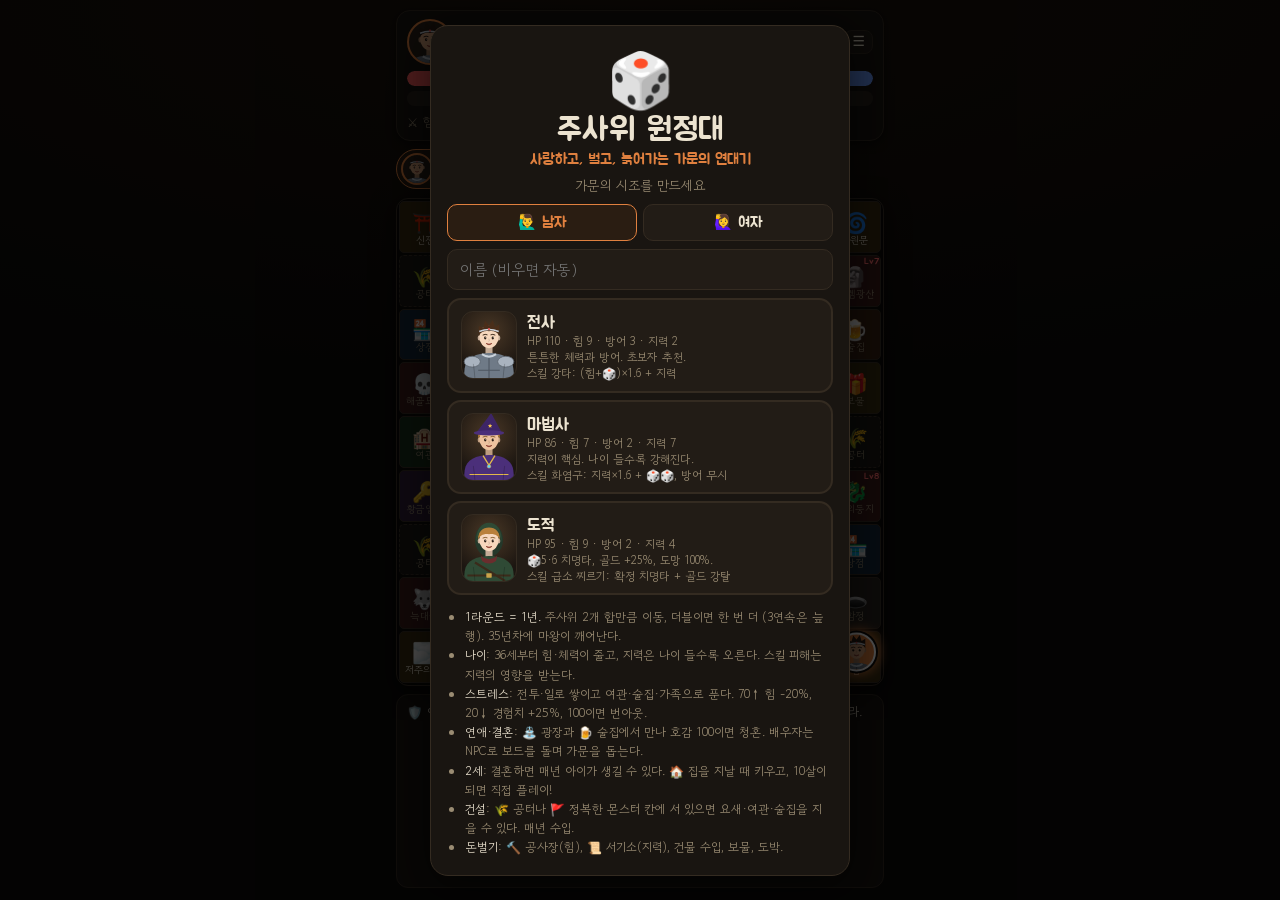
==== index.html @ dd563d7a "Add synthesized background music and event jingles A small Web Audio sequencer plays looping tracks " ====
<!doctype html>
<html lang="ko">
<head>
<meta charset="utf-8">
<meta name="viewport" content="width=device-width, initial-scale=1, viewport-fit=cover">
<meta name="theme-color" content="#0d0b09">
<title>주사위 원정대</title>
<link rel="preconnect" href="https://fonts.googleapis.com">
<link rel="preconnect" href="https://fonts.gstatic.com" crossorigin>
<link rel="stylesheet" href="https://fonts.googleapis.com/css2?family=Jua&family=Gowun+Dodum&display=swap">
<style>
  /* Layout: portrait one-screen app — HUD, family strip, 9×9 ring board with dice in the middle, log; modals for everything else.
     Dark-only palette by request. */
  :root {
    color-scheme: dark;
    --bg: #0d0b09;
    --bg-glow: #1e150d;
    --fg: #ece3d0;
    --muted: #9a8c73;
    --card: #191511;
    --card-2: #221c16;
    --line: #342b21;
    --board: #120f0c;
    --tile: #1d1813;
    --tile-line: #3a3026;
    --corner: #3a2c10;
    --monster: #3b1a18;
    --shop: #15283a;
    --treasure: #382d10;
    --key: #2f1d38;
    --inn: #18301a;
    --trap: #29241f;
    --lot: #1a1814;
    --plaza: #3a1a2c;
    --work: #23243a;
    --tavern: #3a2212;
    --owned: #f2b52c;
    --accent: #e0803f;
    --accent-ink: #1a1009;
    --gold: #f2b52c;
    --hp: #ff5d5d;
    --mp: #6b9bff;
    --exp: #66c06a;
    --stress: #b97cff;
    --love: #ff7aa8;
    --ok: #57d06e;
    --bad: #ff6b6b;
    --shadow: rgba(0, 0, 0, .55);
    --font-display: "Jua", "Apple SD Gothic Neo", "Malgun Gothic", system-ui, sans-serif;
    --font-body: "Gowun Dodum", "Apple SD Gothic Neo", "Malgun Gothic", system-ui, sans-serif;
  }

  * { box-sizing: border-box; }
  html, body { margin: 0; min-height: 100%; }
  body {
    background: radial-gradient(120% 60% at 50% 0%, var(--bg-glow), var(--bg) 70%) fixed, var(--bg);
    color: var(--fg); font-family: var(--font-body);
    -webkit-tap-highlight-color: transparent; user-select: none; -webkit-user-select: none; overscroll-behavior: none;
  }
  button, input { font: inherit; color: inherit; }
  button { cursor: pointer; }
  .app {
    max-width: 520px; margin: 0 auto; min-height: 100vh; min-height: 100dvh;
    padding: max(10px, env(safe-area-inset-top)) 16px max(12px, env(safe-area-inset-bottom));
    display: flex; flex-direction: column; gap: 8px;
  }

  /* HUD */
  .hud { background: var(--card); border: 1px solid var(--line); border-radius: 14px; padding: 8px 10px; display: grid; gap: 6px; box-shadow: 0 2px 10px var(--shadow); }
  .hud-top { display: flex; align-items: center; gap: 8px; min-width: 0; }
  .hud-face { width: 46px; height: 46px; border-radius: 50%; overflow: hidden; border: 2px solid var(--accent); flex: none; background: #2b2219; }

  /* Portraits: procedural SVG busts */
  .pt { display: block; width: 100%; height: 100%; }
  .pt-row { display: flex; justify-content: center; gap: 10px; margin-bottom: 4px; }
  .big-pt { width: 112px; height: 136px; border-radius: 18px; overflow: hidden; border: 2px solid var(--line); background: radial-gradient(circle at 50% 30%, #4a3826, #1c1611 75%); }
  .pt-row:has(.big-pt + .big-pt) .big-pt { width: 88px; height: 107px; }
  .pt-mini { display: block; width: 44px; height: 44px; border-radius: 50%; overflow: hidden; background: radial-gradient(circle at 50% 30%, #4a3826, #1c1611 75%); border: 1px solid var(--line); }
  .dead .pt { filter: grayscale(1) brightness(.65); }
  .hud-who { min-width: 0; }
  .hud-name { font-family: var(--font-display); font-size: 17px; white-space: nowrap; overflow: hidden; text-overflow: ellipsis; }
  .hud-lv { font-size: 12px; color: var(--muted); white-space: nowrap; overflow: hidden; text-overflow: ellipsis; }
  .hud-right { margin-left: auto; display: flex; gap: 8px; align-items: center; font-family: var(--font-display); font-size: 15px; flex: none; }
  .hud-right span { white-space: nowrap; }
  .bars { display: grid; grid-template-columns: 1fr 1fr; gap: 5px 6px; }
  .bar { position: relative; height: 15px; border-radius: 8px; background: #2b241c; overflow: hidden; }
  .bar i { position: absolute; inset: 0 auto 0 0; border-radius: 8px; transition: width .3s; }
  .bar b { position: absolute; inset: 0; display: grid; place-items: center; font-size: 10.5px; font-weight: 400; color: #fff; text-shadow: 0 0 3px rgba(0,0,0,.9); font-family: var(--font-display); white-space: nowrap; }
  .bar.hp i { background: var(--hp); } .bar.mp i { background: var(--mp); } .bar.exp i { background: var(--exp); } .bar.st i { background: var(--stress); }
  .bar.thin { height: 6px; }
  .stats { display: flex; gap: 4px 11px; font-size: 12.5px; color: var(--muted); flex-wrap: wrap; }
  .stats strong { color: var(--fg); font-weight: 400; font-family: var(--font-display); }
  .stats .down { color: var(--bad); font-size: 11px; }
  .stats .up { color: var(--ok); font-size: 11px; }
  .icon-btn { border: 1px solid var(--line); background: var(--card-2); border-radius: 8px; padding: 2px 7px; font-size: 14px; }

  /* Family strip */
  .family { display: flex; gap: 6px; overflow-x: auto; scrollbar-width: none; padding-bottom: 1px; }
  .family::-webkit-scrollbar { display: none; }
  .chip {
    flex: none; display: flex; align-items: center; gap: 5px; background: var(--card); border: 1px solid var(--line);
    border-radius: 999px; padding: 3px 10px 3px 4px; text-align: left;
  }
  .chip .cf { width: 32px; height: 32px; border-radius: 50%; overflow: hidden; background: #2b2219; border: 2px solid transparent; flex: none; }
  .chip .cn { font-size: 12px; line-height: 1.15; white-space: nowrap; }
  .chip .cn small { display: block; font-size: 10.5px; color: var(--muted); }
  .chip.active { border-color: var(--accent); background: #2a1d12; }
  .chip.npc .cf { border-style: dashed; border-color: var(--love); }

  /* Board */
  .board-wrap { position: relative; width: 100%; aspect-ratio: 1; }
  .board {
    position: absolute; inset: 0; display: grid; grid-template-columns: repeat(9, 1fr); grid-template-rows: repeat(9, 1fr);
    gap: 2px; padding: 2px; background: var(--board); border-radius: 12px; border: 1px solid var(--tile-line);
    box-shadow: 0 6px 24px var(--shadow), inset 0 0 40px rgba(0,0,0,.6);
  }
  .tile {
    position: relative; background: var(--tile); border: 1px solid var(--tile-line); border-radius: 5px;
    display: flex; flex-direction: column; align-items: center; justify-content: center; overflow: hidden;
    padding: 1px; min-width: 0; transition: transform .15s, box-shadow .15s;
  }
  .tile .ti { font-size: clamp(12px, 3.7vw, 20px); line-height: 1.25; }
  .tile .tl { font-size: clamp(7px, 1.95vw, 10px); line-height: 1.1; color: var(--muted); white-space: nowrap; max-width: 100%; overflow: hidden; }
  .tile .badge { position: absolute; top: 0; right: 1px; font-size: clamp(6.5px, 1.8vw, 9px); font-family: var(--font-display); color: var(--bad); }
  .tile .flag { position: absolute; top: -1px; left: 0; font-size: clamp(8px, 2.2vw, 11px); }
  .tile.corner { background: var(--corner); }
  .tile.corner .tl { color: var(--fg); }
  .tile.monster { background: var(--monster); }
  .tile.shop { background: var(--shop); }
  .tile.treasure { background: var(--treasure); }
  .tile.key { background: var(--key); }
  .tile.inn { background: var(--inn); }
  .tile.trap { background: var(--trap); }
  .tile.lot { background: var(--lot); border-style: dashed; }
  .tile.plaza { background: var(--plaza); }
  .tile.labor, .tile.clerk { background: var(--work); }
  .tile.tavern { background: var(--tavern); }
  .tile.owned { border: 1.5px solid var(--owned); background: #2c2210; }
  .tile.owned .tl { color: var(--owned); }
  .tile.cleared .ti { opacity: .3; filter: grayscale(1); }
  .tile.flash { animation: flash .5s; }
  @keyframes flash { 50% { transform: scale(1.14); box-shadow: 0 0 0 3px var(--accent); z-index: 2; } }
  .board.picking .tile { cursor: pointer; box-shadow: 0 0 0 2px var(--accent) inset; animation: pulse 1s infinite; }
  @keyframes pulse { 50% { box-shadow: 0 0 0 3px var(--accent) inset; } }

  .center {
    grid-column: 2 / 9; grid-row: 2 / 9; display: flex; flex-direction: column; align-items: center; justify-content: center;
    gap: clamp(4px, 1.5vw, 9px); padding: 6px; text-align: center;
  }
  .year { font-family: var(--font-display); font-size: clamp(15px, 4.4vw, 20px); }
  .year small { display: block; font-family: var(--font-body); font-size: clamp(10px, 2.8vw, 12px); color: var(--muted); }
  .year small.warn { color: var(--bad); }
  .who { font-size: clamp(11.5px, 3.2vw, 14px); color: var(--fg); background: var(--card-2); border: 1px solid var(--line); border-radius: 999px; padding: 3px 10px; max-width: 100%; white-space: nowrap; overflow: hidden; text-overflow: ellipsis; }
  .dice { display: flex; gap: 12px; }
  .die {
    --d: clamp(38px, 11vw, 54px); width: var(--d); height: var(--d); background: #f6efe0; border-radius: 22%; border: 1px solid #b9a47a;
    box-shadow: 0 3px 0 #8d7a55, 0 4px 10px var(--shadow); display: grid; grid-template: repeat(3, 1fr) / repeat(3, 1fr); padding: 11%;
  }
  .die i { width: calc(var(--d) * .2); height: calc(var(--d) * .2); border-radius: 50%; background: #2a2116; place-self: center; visibility: hidden; }
  .die.red i { background: #d63b3b; }
  .die i.on { visibility: visible; }
  .die.rolling { animation: shake .12s infinite; }
  @keyframes shake { 0% { transform: rotate(-10deg) translateY(-2px); } 50% { transform: rotate(10deg) translateY(2px); } 100% { transform: rotate(-10deg); } }
  .roll-btn {
    font-family: var(--font-display); font-size: clamp(15px, 4.4vw, 20px); border: 0; border-radius: 14px; padding: 8px 20px;
    background: var(--accent); color: var(--accent-ink); box-shadow: 0 4px 0 #8a4620;
  }
  .roll-btn:active { transform: translateY(3px); box-shadow: 0 1px 0 #8a4620; }
  .roll-btn:disabled { opacity: .4; cursor: default; transform: none; }
  .sub-btns { display: flex; gap: 5px; flex-wrap: wrap; justify-content: center; }
  .sub-btn { font-size: clamp(11px, 3vw, 13px); border: 1px solid var(--line); background: var(--card-2); border-radius: 10px; padding: 4px 8px; }
  .sub-btn:disabled { opacity: .4; }
  .sub-btn.build { border-color: var(--owned); color: var(--owned); }
  .hint { font-size: clamp(10.5px, 2.9vw, 12.5px); color: var(--muted); min-height: 1.2em; }

  .token { position: absolute; width: calc(100% / 9); height: calc(100% / 9); pointer-events: none; transition: left .15s ease-in-out, top .15s ease-in-out; z-index: 5; }
  .token.active { z-index: 7; }
  .token .off { width: 100%; height: 100%; display: grid; place-items: center; transform: translate(var(--dx, 0%), var(--dy, -12%)); transition: transform .2s; }
  .token span {
    width: 72%; aspect-ratio: 1; border-radius: 50%; display: block; overflow: hidden;
    box-shadow: 0 3px 6px var(--shadow); border: 2px solid #fff;
  }
  .token.npc span { width: 60%; background: #3a2430; border: 2px dashed var(--love); }
  .token.active span { box-shadow: 0 0 0 2px var(--bg), 0 0 12px 3px var(--accent); }
  .token.hop span { animation: hop .15s; }
  @keyframes hop { 50% { transform: translateY(-40%); } }

  .floater { position: absolute; z-index: 30; font-family: var(--font-display); font-size: 17px; pointer-events: none; animation: floatUp 1.1s forwards; white-space: nowrap; text-shadow: 0 0 4px #000, 0 0 2px #000; }
  @keyframes floatUp { from { opacity: 1; transform: translate(-50%, 0); } to { opacity: 0; transform: translate(-50%, -46px); } }

  /* Log */
  .log { background: var(--card); border: 1px solid var(--line); border-radius: 12px; padding: 8px 10px; font-size: 12.5px; line-height: 1.5; flex: 1 1 90px; min-height: 90px; max-height: 36vh; overflow-y: auto; }
  .log p { margin: 0; }
  .log p:first-child { color: var(--fg); }
  .log p:not(:first-child) { color: var(--muted); }

  /* Modal */
  .modal { position: fixed; inset: 0; background: rgba(0, 0, 0, .7); display: none; align-items: center; justify-content: center; padding: 16px; z-index: 50; }
  .modal.show { display: flex; }
  .sheet {
    width: 100%; max-width: 420px; max-height: calc(100vh - 32px); max-height: calc(100dvh - 32px); overflow-y: auto; background: var(--card);
    border: 1px solid var(--line); border-radius: 18px; padding: 18px 16px; box-shadow: 0 10px 40px rgba(0,0,0,.6); animation: pop .2s;
  }
  @keyframes pop { from { transform: scale(.92); opacity: 0; } }
  .sheet h2 { font-family: var(--font-display); font-weight: 400; margin: 0 0 4px; font-size: 21px; text-align: center; }
  .sheet .desc { text-align: center; color: var(--muted); font-size: 13.5px; margin: 0 0 12px; line-height: 1.55; }
  .big-emoji { font-size: 54px; text-align: center; line-height: 1.2; }
  .choices { display: grid; gap: 7px; }
  .choice {
    display: flex; align-items: center; gap: 10px; text-align: left; width: 100%; border: 1px solid var(--line); background: var(--card-2);
    border-radius: 12px; padding: 9px 12px; font-size: 15px;
  }
  .choice:disabled { opacity: .4; cursor: default; }
  .choice .ce { font-size: 23px; }
  .choice .ct { flex: 1; }
  .choice .ct small { display: block; color: var(--muted); font-size: 11.5px; line-height: 1.4; }
  .choice .cp { font-family: var(--font-display); color: var(--gold); white-space: nowrap; }
  .primary { width: 100%; margin-top: 10px; font-family: var(--font-display); font-size: 18px; border: 0; border-radius: 12px; padding: 11px; background: var(--accent); color: var(--accent-ink); }
  .ghost { width: 100%; margin-top: 4px; font-size: 14px; border: 1px solid var(--line); border-radius: 12px; padding: 9px; background: transparent; }

  /* Battle */
  .battle-field { display: grid; grid-template-columns: 1fr auto 1fr; align-items: center; gap: 6px; margin: 6px 0 8px; }
  .party { display: grid; gap: 6px; }
  .pm { text-align: center; border-radius: 10px; padding: 3px; border: 1px solid transparent; }
  .pm.cur { border-color: var(--accent); background: #2a1d12; }
  .pm.down { opacity: .35; }
  .pf { margin: 0 auto; width: 72px; height: 88px; border-radius: 14px; overflow: hidden; border: 2px solid var(--line); background: radial-gradient(circle at 50% 30%, #4a3826, #1c1611 75%); }
  .party.many .pf { width: 46px; height: 56px; }
  .fighter { text-align: center; position: relative; }
  .fe { font-size: 48px; line-height: 1.15; display: inline-block; }
  .fn, .pn { font-family: var(--font-display); font-size: 14px; }
  .fs { font-size: 11px; color: var(--muted); }
  .pm .bar, .fighter .bar { margin-top: 3px; }
  .vs { font-family: var(--font-display); color: var(--muted); font-size: 18px; }
  .fe.hit { animation: hit .35s; }
  @keyframes hit { 20% { transform: translateX(-7px); filter: brightness(2) saturate(0); } 60% { transform: translateX(6px); } }
  .fe.lunge-r { animation: lungeR .3s; } .fe.lunge-l { animation: lungeL .3s; }
  @keyframes lungeR { 50% { transform: translateX(16px) scale(1.1); } }
  @keyframes lungeL { 50% { transform: translateX(-16px) scale(1.1); } }
  .bturn { text-align: center; font-size: 12.5px; color: var(--accent); margin-bottom: 6px; min-height: 1.2em; }
  .blog { background: var(--bg); border-radius: 10px; padding: 8px 10px; font-size: 12.5px; height: 82px; overflow-y: auto; line-height: 1.5; margin-bottom: 10px; }
  .blog p { margin: 0; }
  .blog p:not(:first-child) { color: var(--muted); }
  .bactions { display: grid; grid-template-columns: 1fr 1fr; gap: 8px; }
  .bact { border: 1px solid var(--line); background: var(--card-2); border-radius: 12px; padding: 9px 6px; font-size: 15px; font-family: var(--font-display); }
  .bact small { display: block; font-family: var(--font-body); font-size: 11px; color: var(--muted); }
  .bact.main { background: var(--accent); color: var(--accent-ink); border-color: transparent; }
  .bact.main small { color: inherit; opacity: .8; }
  .bact:disabled { opacity: .35; cursor: default; }
  .bact.on { outline: 2px solid var(--accent); }

  /* Title */
  .title-logo { font-family: var(--font-display); font-size: 32px; text-align: center; margin: 2px 0 0; }
  .title-sub { text-align: center; color: var(--accent); font-family: var(--font-display); font-size: 15px; margin-bottom: 6px; }
  .seg { display: grid; grid-template-columns: 1fr 1fr; gap: 6px; margin-bottom: 8px; }
  .seg button { border: 1px solid var(--line); background: var(--card-2); border-radius: 10px; padding: 8px; font-family: var(--font-display); font-size: 15px; }
  .seg button.on { border-color: var(--accent); background: #2a1d12; color: var(--accent); }
  .name-in { width: 100%; border: 1px solid var(--line); background: var(--card-2); border-radius: 10px; padding: 9px 12px; font-size: 15px; margin-bottom: 8px; user-select: text; -webkit-user-select: text; }
  .classes { display: grid; gap: 7px; }
  .cls { display: flex; gap: 10px; align-items: center; text-align: left; width: 100%; border: 2px solid var(--line); background: var(--card-2); border-radius: 14px; padding: 9px 12px; }
  .cls .ce { flex: none; }
  .cls .ce .pt-mini { width: 56px; height: 68px; border-radius: 12px; }
  .cls b { font-family: var(--font-display); font-weight: 400; font-size: 17px; }
  .cls small { display: block; color: var(--muted); font-size: 11.5px; line-height: 1.4; }
  .rules { font-size: 12px; color: var(--muted); line-height: 1.6; margin: 12px 0 0; padding-left: 18px; text-align: left; }
  .rules b { color: var(--fg); font-weight: 400; }
  .num-grid { display: grid; grid-template-columns: repeat(4, 1fr); gap: 8px; }
  .num-grid button { font-family: var(--font-display); font-size: 20px; padding: 10px 0; border-radius: 10px; border: 1px solid var(--line); background: var(--card-2); }
  .result-stats { display: grid; grid-template-columns: 1fr 1fr; gap: 6px; margin: 8px 0; }
  .result-stats div { background: var(--card-2); border-radius: 10px; padding: 8px; text-align: center; font-size: 12px; color: var(--muted); }
  .result-stats b { display: block; font-family: var(--font-display); font-weight: 400; font-size: 17px; color: var(--fg); }
  .info { display: grid; grid-template-columns: auto 1fr; gap: 4px 12px; font-size: 13.5px; margin: 6px 0 4px; }
  .info dt { color: var(--muted); }
  .info dd { margin: 0; }

  .toast { position: fixed; left: 50%; top: max(14px, env(safe-area-inset-top)); transform: translateX(-50%); z-index: 80; background: var(--card-2); border: 1px solid var(--accent); color: var(--fg); border-radius: 999px; padding: 7px 16px; font-size: 13.5px; box-shadow: 0 6px 20px var(--shadow); opacity: 0; pointer-events: none; transition: opacity .2s; white-space: nowrap; }
  .toast.show { opacity: 1; }
  .card-flip .sheet { animation: flipIn .45s; }
  @keyframes flipIn { from { transform: perspective(600px) rotateY(90deg); } }

  @media (prefers-reduced-motion: reduce) {
    *, *::before, *::after { animation-duration: .01ms !important; transition-duration: .01ms !important; }
  }
</style>
</head>
<body>
<div class="app">
  <section class="hud" aria-label="캐릭터 상태">
    <div class="hud-top">
      <span class="hud-face" id="hFace">🛡️</span>
      <div class="hud-who"><div class="hud-name" id="hName">모험가</div><div class="hud-lv" id="hLv">Lv 1</div></div>
      <div class="hud-right">
        <span title="가문 골드">💰 <span id="hGold">0</span></span>
        <span title="포션">🧪 <span id="hPot">0</span></span>
        <button class="icon-btn" id="soundBtn" aria-label="소리 켜기/끄기">🔊</button>
        <button class="icon-btn" id="menuBtn" aria-label="메뉴">☰</button>
      </div>
    </div>
    <div class="bars">
      <div class="bar hp"><i id="hHpBar"></i><b id="hHp">HP</b></div>
      <div class="bar mp"><i id="hMpBar"></i><b id="hMp">MP</b></div>
      <div class="bar exp"><i id="hExpBar"></i><b id="hExp">EXP</b></div>
      <div class="bar st"><i id="hStBar"></i><b id="hSt">스트레스</b></div>
    </div>
    <div class="stats" id="hStats"></div>
  </section>

  <nav class="family" id="family" aria-label="가족"></nav>

  <div class="board-wrap" id="boardWrap">
    <div class="board" id="board">
      <div class="center">
        <div class="year" id="yearText"></div>
        <div class="who" id="whoText"></div>
        <div class="dice"><div class="die" id="die1"></div><div class="die red" id="die2"></div></div>
        <button class="roll-btn" id="rollBtn">주사위 굴리기</button>
        <div class="sub-btns">
          <button class="sub-btn build" id="buildBtn" hidden>🏗️ 짓기</button>
          <button class="sub-btn" id="luckBtn" hidden>🍀 행운 주사위</button>
          <button class="sub-btn" id="bribeBtn" hidden>💰 늪 탈출</button>
          <button class="sub-btn" id="cancelPickBtn" hidden>그냥 머물기</button>
        </div>
        <div class="hint" id="hint"></div>
      </div>
    </div>
  </div>

  <div class="log" id="log" aria-live="polite"></div>
</div>

<div class="modal" id="modal"><div class="sheet" id="sheet"></div></div>
<div class="toast" id="toast" role="status"></div>

<script>
(() => {
  'use strict';

  // ---------- Data ----------
  const BOSS_YEAR = 35;      // the demon king wakes in this year
  const START_AGE = 18;
  const ADULT_AGE = 10;      // children become playable at this age
  const ROMANCE_AGE = 16;
  const MAX_KIDS = 3;
  const SAVE_KEY = 'dice-life-save-v2';
  const BEST_KEY = 'dice-life-best-v2';
  const SKILL_COST = 3;
  const HERO_COLORS = ['#e0803f', '#4fa8ff', '#b07cff', '#4fcf86', '#ffcf4a', '#ff6f91'];

  const CLASSES = {
    warrior: { name: '전사', face: '🛡️', hp: 110, mp: 6, atk: 9, def: 3, int: 2,
      skill: '강타', skillDesc: '(힘+🎲)×1.6 + 지력', blurb: '튼튼한 체력과 방어. 초보자 추천.' },
    mage: { name: '마법사', face: '🧙', hp: 86, mp: 14, atk: 7, def: 2, int: 7,
      skill: '화염구', skillDesc: '지력×1.6 + 🎲🎲, 방어 무시', blurb: '지력이 핵심. 나이 들수록 강해진다.' },
    rogue: { name: '도적', face: '🗡️', hp: 95, mp: 8, atk: 9, def: 2, int: 4,
      skill: '급소 찌르기', skillDesc: '확정 치명타 + 골드 강탈', blurb: '🎲5·6 치명타, 골드 +25%, 도망 100%.' },
  };

  const MONSTERS = {
    1: { name: '슬라임', icon: '💧', place: '슬라임굴' },
    2: { name: '고블린', icon: '👺', place: '고블린숲' },
    3: { name: '늑대', icon: '🐺', place: '늑대골' },
    4: { name: '스켈레톤', icon: '💀', place: '해골묘지' },
    5: { name: '오크', icon: '👹', place: '오크요새' },
    6: { name: '마녀', icon: '🧛', place: '마녀탑' },
    7: { name: '골렘', icon: '🗿', place: '골렘광산' },
    8: { name: '드래곤', icon: '🐉', place: '용의둥지' },
  };
  const TILE_INFO = {
    start: { icon: '🏠', name: '집' }, lot: { icon: '🌾', name: '공터' }, treasure: { icon: '🎁', name: '보물' },
    plaza: { icon: '⛲', name: '광장' }, labor: { icon: '🔨', name: '공사장' }, clerk: { icon: '📜', name: '서기소' },
    tavern: { icon: '🍺', name: '술집' }, swamp: { icon: '🌫️', name: '저주의 늪' }, key: { icon: '🔑', name: '황금열쇠' },
    inn: { icon: '🏨', name: '여관' }, shop: { icon: '🏪', name: '상점' }, shrine: { icon: '⛩️', name: '신전' },
    portal: { icon: '🌀', name: '차원문' }, trap: { icon: '🕳️', name: '함정' },
  };
  // 9×9 ring, counter-clockwise from the bottom-right corner (집).
  const LAYOUT = [
    'start', 'm1', 'lot', 'treasure', 'm2', 'plaza', 'labor', 'tavern',
    'swamp', 'm3', 'lot', 'key', 'inn', 'm4', 'shop', 'lot',
    'shrine', 'm5', 'plaza', 'key', 'lot', 'm6', 'clerk', 'inn',
    'portal', 'm7', 'tavern', 'treasure', 'lot', 'm8', 'shop', 'trap',
  ];
  const BOARD = LAYOUT.map((k) => k[0] === 'm'
    ? { type: 'monster', tier: +k[1], icon: MONSTERS[k[1]].icon, name: MONSTERS[k[1]].place }
    : { type: k, ...TILE_INFO[k] });
  const N = BOARD.length;
  const SIDE = 9;
  const SWAMP = 8, PORTAL = 24;

  const BUILD = {
    fort: { icon: '🏰', name: '요새', cost: 120, income: 10, desc: '가문 전원 방어 +1/단계 · 들르면 회복·훈련' },
    inn: { icon: '🏡', name: '여관', cost: 100, income: 15, desc: '들르면 무료 숙박 (완전 회복, 스트레스 -40)' },
    tavern: { icon: '🍻', name: '술집', cost: 100, income: 20, desc: '들르면 무료 술판 (스트레스 -50)' },
  };
  const upCost = (b) => 80 + 70 * b.lvl;

  const TRAITS = {
    healer: { icon: '🌸', job: { f: '꽃집 주인', m: '약초상' }, likes: 'gift', likeText: '선물을 좋아함', perk: '배우자의 HP를 돌봐줌' },
    knight: { icon: '⚔️', job: { f: '여기사', m: '기사' }, likes: 'atk', likeText: '강한 사람(힘)을 좋아함', perk: '보드의 몬스터를 대신 처치' },
    scholar: { icon: '📚', job: { f: '사서', m: '학자' }, likes: 'int', likeText: '똑똑한 사람(지력)을 좋아함', perk: '아이들 지력이 매년 +1' },
    merchant: { icon: '💰', job: { f: '상인', m: '상인' }, likes: 'fun', likeText: '여유로운 사람(스트레스 낮음)을 좋아함', perk: '장사로 돈을 벌어 옴' },
  };
  const NAMES = {
    m: ['아론', '카이', '레온', '테오', '로빈', '한결', '도윤', '루카', '에단', '시온', '이안', '하람', '노아', '윤재', '라엘', '태오', '지후', '단', '이든', '세온'],
    f: ['아리아', '리나', '세라', '엘린', '미아', '소피', '하나', '유나', '클라라', '다인', '루나', '서아', '이브', '나래', '시아', '로아', '예린', '하린', '엘라', '채원'],
  };

  // ---------- State ----------
  let G = null;
  let busy = false, picking = false, pickResolve = null;

  const d6 = () => 1 + Math.floor(Math.random() * 6);
  const rand = (a, b) => a + Math.floor(Math.random() * (b - a + 1));
  const pick = (arr) => arr[Math.floor(Math.random() * arr.length)];
  const clamp = (v, a, b) => Math.max(a, Math.min(b, v));
  const $ = (id) => document.getElementById(id);
  const sleep = (ms) => new Promise((r) => setTimeout(r, ms));
  const expNeed = (lv) => 15 + 15 * lv;

  const all = () => Object.values(G.chars);
  const heroes = () => all().filter((c) => c.alive && c.role === 'hero').sort((a, b) => a.id - b.id);
  const spouses = () => all().filter((c) => c.alive && c.role === 'spouse');
  const kids = () => all().filter((c) => c.alive && c.role === 'kid');
  const isHero = (c) => !!c && c.alive && c.role === 'hero';
  const actor = () => (G ? G.chars[G.order[G.turnIdx]] : null);
  const spouseOf = (c) => { const s = c.spouseId && G.chars[c.spouseId]; return s && s.alive ? s : null; };
  const age = (c) => G.year - c.born;

  function stage(c) {
    const a = age(c);
    if (a < 4) return '아기';
    if (a < 10) return '어린이';
    if (a < 16) return c.gender === 'm' ? '소년' : '소녀';
    if (a < 30) return '청년';
    if (a < 45) return '장년';
    if (a < 60) return '중년';
    return '노년';
  }
  // Body peaks 16–35, then weakens; mind keeps growing with age.
  function physFactor(a) {
    if (a < 16) return 0.7 + Math.max(0, a - 10) * 0.05;
    if (a <= 35) return 1;
    return Math.max(0.45, 1 - (a - 35) * 0.018);
  }
  const intBonus = (a) => Math.max(0, Math.floor((a - 14) / 3));
  const fortDef = () => Object.values(G.buildings).reduce((s, b) => s + (b.type === 'fort' ? b.lvl : 0), 0);
  const income = () => Object.values(G.buildings).reduce((s, b) => s + BUILD[b.type].income * b.lvl, 0);

  function eff(c) {
    const a = age(c), phys = physFactor(a);
    let atk = Math.round(c.atk * phys);
    if (c.stress >= 70) atk = Math.round(atk * 0.8);
    return { maxHp: Math.round(c.mhp * phys), atk, def: c.def + fortDef(), int: c.int + intBonus(a), phys };
  }

  function charFace(c) {
    if (c.role === 'hero') return CLASSES[c.cls].face;
    const a = age(c);
    if (c.role === 'kid') return a < 4 ? '👶' : (c.gender === 'm' ? '👦' : '👧');
    if (a >= 60) return c.gender === 'f' ? '👵' : '👴';
    return c.gender === 'f' ? '👩' : '👨';
  }
  const spouseWord = (s) => (s.gender === 'f' ? '아내' : '남편');
  const childWord = (k) => (k.gender === 'm' ? '아들' : '딸');
  function relation(c) {
    if (c.role === 'spouse') { const p = G.chars[c.partnerId]; return `${p ? p.name + '의 ' : ''}${spouseWord(c)}`; }
    if (c.parentId) { const p = G.chars[c.parentId]; return `${p ? p.name + '의 ' : ''}${childWord(c)}`; }
    return '가문의 시조';
  }

  // ---------- Portraits (procedural SVG upper-body busts) ----------
  const SKINS = ['#f6d7bd', '#eec39f', '#d9a47c', '#b97f57', '#8d5a3b'];
  const HAIRS = ['#2b1d14', '#4a2e1a', '#7a4a24', '#b9803a', '#e0bf74', '#8a2e1f', '#22222c'];
  const STYLES = { m: ['short', 'spiky', 'side'], f: ['long', 'bob', 'pony'] };
  function hashStr(s) {
    let h = 2166136261;
    for (const ch of String(s)) { h ^= ch.codePointAt(0); h = Math.imul(h, 16777619); }
    return h >>> 0;
  }
  function makeLook(gender, seed) {
    const h = hashStr(seed);
    return { skin: h % 5, hair: (h >>> 3) % 7, style: STYLES[gender][(h >>> 6) % 3], beard: ((h >>> 9) & 3) === 0 };
  }
  function lookOf(c) { return c.look || (c.look = makeLook(c.gender, c.name + c.id)); }
  function mix(a, b, t) {
    const p = (h) => [1, 3, 5].map((i) => parseInt(h.slice(i, i + 2), 16));
    const A = p(a), B = p(b);
    return '#' + A.map((v, i) => Math.round(v + (B[i] - v) * t).toString(16).padStart(2, '0')).join('');
  }

  // Clothing per class (heroes), per job (spouses/suitors), and for children.
  const OUTFITS = {
    warrior: (s) => `<path d="${s.torso}" fill="#6f7a87"/><path d="M50 76 V120 M30 104 H70" stroke="#4d5560" stroke-width="2"/>`
      + `<ellipse cx="19" cy="88" rx="15" ry="10" fill="#a9b3bf" stroke="#5b636e" stroke-width="1.5"/><ellipse cx="81" cy="88" rx="15" ry="10" fill="#a9b3bf" stroke="#5b636e" stroke-width="1.5"/>`
      + `<path d="M37 74 Q50 83 63 74" stroke="#c9d1da" stroke-width="4" fill="none"/>`,
    mage: (s) => `<path d="${s.torso}" fill="#4b2f7a"/><path d="M39 73 L50 91 L61 73" stroke="#e2b84a" stroke-width="2.5" fill="none"/><circle cx="50" cy="93" r="3.2" fill="#5fd0ff" stroke="#e2b84a"/><path d="M14 108 H86" stroke="#e2b84a" stroke-width="2"/>`,
    rogue: (s) => `<path d="${s.torso}" fill="#2f4a35"/><path d="M24 84 L80 118 M10 108 H90" stroke="#3b2a1a" stroke-width="4"/><rect x="45" y="104" width="10" height="8" rx="1" fill="#c9a24a"/><path d="M35 72 Q50 84 65 72 L63 81 Q50 91 37 81 Z" fill="#6a2d2d"/>`,
    healer: (s) => `<path d="${s.torso}" fill="#d9739a"/><path d="M14 104 Q50 112 86 104" stroke="#fff4f7" stroke-width="3" fill="none"/><path d="M37 74 Q50 87 63 74" stroke="#fff4f7" stroke-width="2.2" stroke-dasharray="2 2" fill="none"/>`,
    knight: (s) => `<path d="${s.torso}" fill="#9aa6b5"/><rect x="39" y="76" width="22" height="44" fill="#3a5fb0"/><path d="M50 84 V104 M42 92 H58" stroke="#f2c14e" stroke-width="2.5"/>`,
    scholar: (s) => `<path d="${s.torso}" fill="#ece6d8"/><path d="M4 120 L6 100 C8 82 26 74 41 73 L46 120 Z M96 120 L94 100 C92 82 74 74 59 73 L54 120 Z" fill="#7a5a3a"/><circle cx="44" cy="100" r="1.4" fill="#e2c27a"/><circle cx="44" cy="110" r="1.4" fill="#e2c27a"/><path d="M50 76 L48 92 L50 96 L52 92 Z" fill="#7a2e2e"/>`,
    merchant: (s) => `<path d="${s.torso}" fill="#2f6b5e"/><path d="M37 75 Q50 91 63 75" stroke="#f2c14e" stroke-width="2" fill="none"/><circle cx="50" cy="88" r="3" fill="#f2c14e"/><circle cx="50" cy="100" r="1.6" fill="#f2c14e"/><circle cx="50" cy="110" r="1.6" fill="#f2c14e"/>`,
    kidm: (s) => `<path d="${s.torso}" fill="#4f86c6"/><path d="M40 81 Q50 88 60 81" stroke="#fff" stroke-width="2" fill="none"/>`,
    kidf: (s) => `<path d="${s.torso}" fill="#e08aa0"/><path d="M40 81 Q50 88 60 81" stroke="#fff" stroke-width="2" fill="none"/>`,
  };

  function drawBust({ gender, age: a, look, outfit, mood, frame }) {
    const kid = a < 13, baby = a < 4, f = gender === 'f';
    const skin = SKINS[look.skin], shade = mix(skin, '#000000', 0.2);
    let hair = HAIRS[look.hair];
    if (a >= 65) hair = '#e4e1da'; else if (a >= 52) hair = '#a8a39a'; else if (a >= 45) hair = mix(hair, '#a8a39a', 0.45);
    const torso = kid ? 'M16 120 L18 100 C20 85 33 80 50 80 C67 80 80 85 82 100 L84 120 Z' : 'M3 120 L5 100 C7 81 27 72 50 72 C73 72 93 81 95 100 L97 120 Z';
    const arms = kid ? 'M27 96 Q28 108 29 120 M73 96 Q72 108 71 120' : 'M21 92 Q23 106 24 120 M79 92 Q77 106 76 120';
    const headT = kid ? 'translate(50 49) scale(1.12) translate(-50 -42)' : '';
    const back = [], front = [];
    // Behind the head
    if (outfit === 'rogue') back.push('<ellipse cx="50" cy="42" rx="26" ry="31" fill="#24382a"/>');
    if (f && !baby) {
      if (look.style === 'long') back.push(`<path d="M31 38 C29 4 71 4 69 38 L72 70 C62 76 38 76 28 70 Z" fill="${hair}"/>`);
      else if (look.style === 'bob') back.push(`<path d="M31 38 C29 4 71 4 69 38 L71 60 C63 64 37 64 29 60 Z" fill="${hair}"/>`);
      else back.push(`<ellipse cx="71" cy="47" rx="6" ry="14" transform="rotate(18 71 47)" fill="${hair}"/>`);
    }
    // Face
    front.push(`<ellipse cx="32" cy="44" rx="3" ry="5" fill="${shade}"/><ellipse cx="68" cy="44" rx="3" ry="5" fill="${shade}"/>`);
    front.push(`<ellipse cx="50" cy="42" rx="18" ry="21" fill="${skin}"/>`);
    if (f || kid) front.push('<circle cx="41" cy="51" r="3.6" fill="#ff8a8a" opacity=".35"/><circle cx="59" cy="51" r="3.6" fill="#ff8a8a" opacity=".35"/>');
    const brow = mix(hair, '#000000', 0.3);
    front.push(mood === 'sad'
      ? `<path d="M39 37 Q43 37.5 46.5 39.5 M53.5 39.5 Q57 37.5 61 37" stroke="${brow}" stroke-width="1.7" fill="none" stroke-linecap="round"/>`
      : `<path d="M39 38.5 Q43 36.3 46.5 38 M53.5 38 Q57 36.3 61 38.5" stroke="${brow}" stroke-width="1.7" fill="none" stroke-linecap="round"/>`);
    front.push('<ellipse cx="43" cy="44" rx="2.1" ry="2.7" fill="#2a1d14"/><ellipse cx="57" cy="44" rx="2.1" ry="2.7" fill="#2a1d14"/><circle cx="43.7" cy="43" r=".7" fill="#fff"/><circle cx="57.7" cy="43" r=".7" fill="#fff"/>');
    if (f && !kid) front.push('<path d="M40.5 41.6 L39 40.4 M59.5 41.6 L61 40.4" stroke="#2a1d14" stroke-width="1"/>');
    front.push(`<path d="M50 46 Q51.8 49 50 50.3" stroke="${shade}" stroke-width="1.3" fill="none" stroke-linecap="round"/>`);
    if (!f && !kid && a >= 28 && look.beard) {
      front.push(`<path d="M33 48 C34 62 42 66 50 66 C58 66 66 62 67 48 C64 56 58 58 50 58 C42 58 36 56 33 48 Z" fill="${hair}"/>`);
      front.push(`<path d="M44 53.5 Q50 50.5 56 53.5 Q50 52.5 44 53.5 Z" fill="${hair}" stroke="${hair}" stroke-width="1.5"/>`);
    }
    const lip = f && !kid ? '#c2475a' : '#8a3b2e';
    front.push(mood === 'happy' ? `<path d="M44.5 54.2 Q50 59.5 55.5 54.2 Q50 56.5 44.5 54.2 Z" fill="${lip}" stroke="${lip}" stroke-width="1.2" stroke-linejoin="round"/>`
      : mood === 'sad' ? `<path d="M45.5 57 Q50 53.8 54.5 57" stroke="${lip}" stroke-width="1.6" fill="none" stroke-linecap="round"/>`
        : `<path d="M46 55 Q50 57.3 54 55" stroke="${lip}" stroke-width="1.6" fill="none" stroke-linecap="round"/>`);
    if (a >= 55) front.push('<path d="M42 31.5 Q50 29.5 58 31.5 M40 50 Q38.8 54 41 57.5 M60 50 Q61.2 54 59 57.5" stroke="#000" stroke-opacity=".2" stroke-width="1" fill="none"/>');
    // Hair in front
    if (baby) front.push(`<path d="M45 23 Q48 15 50 22 Q53 15 55 23" stroke="${hair}" stroke-width="2.2" fill="none" stroke-linecap="round"/>`);
    else if (f) {
      front.push(`<path d="M31 42 C30 6 70 6 69 42 C65 33 58 29 51 33 C46 29 37 32 31 42 Z" fill="${hair}"/>`);
      if (look.style === 'long') front.push(`<path d="M31 40 C28 54 30 66 34 74 L38 72 C35 62 34 52 35 42 Z M69 40 C72 54 70 66 66 74 L62 72 C65 62 66 52 65 42 Z" fill="${hair}"/>`);
      else if (look.style === 'bob') front.push(`<path d="M31 40 C29 50 30 57 32 61 L36 60 C34 54 34 48 35 42 Z M69 40 C71 50 70 57 68 61 L64 60 C66 54 66 48 65 42 Z" fill="${hair}"/>`);
    } else if (look.style === 'spiky') front.push(`<path d="M31 40 L31 22 L39 25 L43 12 L50 21 L57 11 L61 24 L69 19 L69 40 C66 33 58 30 50 31.5 C42 30 34 33 31 40 Z" fill="${hair}"/>`);
    else if (look.style === 'side') front.push(`<path d="M31 44 C29 6 71 4 69 40 C64 29 52 33 41 28 C37 33 33 37 31 44 Z" fill="${hair}"/>`);
    else front.push(`<path d="M30 42 C28 4 72 4 70 42 C67 34 60 30 50 31.5 C40 30 33 34 30 42 Z" fill="${hair}"/>`);
    // Accessories / headwear
    if (outfit === 'scholar') front.push('<circle cx="43" cy="44" r="5" fill="#fff" fill-opacity=".12" stroke="#3a2a1a" stroke-width="1.3"/><circle cx="57" cy="44" r="5" fill="#fff" fill-opacity=".12" stroke="#3a2a1a" stroke-width="1.3"/><path d="M48 44 H52" stroke="#3a2a1a" stroke-width="1.3"/>');
    if (outfit === 'warrior' || outfit === 'knight') front.push('<path d="M32 32 Q50 25 68 32" stroke="#c9d1da" stroke-width="3" fill="none"/><circle cx="50" cy="27.6" r="2" fill="#e05050"/>');
    if (outfit === 'healer') front.push('<g transform="translate(64 26)"><circle r="3" cx="-3" fill="#ff9ec3"/><circle r="3" cx="3" fill="#ff9ec3"/><circle r="3" cy="-3" fill="#ff9ec3"/><circle r="3" cy="3" fill="#ff9ec3"/><circle r="2" fill="#ffd34d"/></g>');
    if (outfit === 'rogue') front.push('<path d="M27 47 C21 -2 79 -2 73 47 C70 26 62 19 50 19 C38 19 30 26 27 47 Z" fill="#2f4a35"/>');
    if (outfit === 'mage') front.push('<path d="M26 31 Q50 36 74 31 L54 -6 L47 4 Z" fill="#3d2566"/><ellipse cx="50" cy="31" rx="28" ry="5" fill="#4b2f7a"/><path d="M52 14 l1.2 2.6 2.8.3-2.1 1.9.6 2.8-2.5-1.4-2.5 1.4.6-2.8-2.1-1.9 2.8-.3z" fill="#f2c14e"/>');
    const T = headT ? ` transform="${headT}"` : '';
    return `<svg class="pt" viewBox="${frame === 'full' ? '0 -4 100 124' : '12 10 76 76'}" preserveAspectRatio="xMidYMin slice" aria-hidden="true"><g${T}>${back.join('')}</g>`
      + `<rect x="43.5" y="${kid ? 68 : 58}" width="13" height="16" fill="${shade}"/>`
      + OUTFITS[outfit]({ torso })
      + `<path d="${arms}" stroke="#000" stroke-opacity=".25" stroke-width="1.5" fill="none"/>`
      + `<g${T}>${front.join('')}</g></svg>`;
  }

  function portraitOf(c, o = {}) {
    const a = o.age ?? (c.born != null ? age(c) : 24);
    const outfit = o.outfit || (c.role === 'hero' ? c.cls : c.role === 'kid' ? (c.gender === 'm' ? 'kidm' : 'kidf') : c.trait);
    const mood = o.mood || (c.role === 'hero' ? (c.stress >= 70 ? 'sad' : c.stress <= 20 ? 'happy' : 'ok') : 'happy');
    return drawBust({ gender: c.gender, age: a, look: lookOf(c), outfit, mood, frame: o.frame });
  }
  const isDead = (c) => c.alive === false && !c.left;
  const bigPt = (c, o) => `<div class="big-pt${isDead(c) ? ' dead' : ''}">${portraitOf(c, { frame: 'full', ...o })}</div>`;
  const miniPt = (c, o) => `<span class="pt-mini">${portraitOf(c, o)}</span>`;

  function usedNames() { return new Set([...all().map((c) => c.name), ...G.cands.map((c) => c.name)]); }
  function newName(g) {
    const used = usedNames();
    const free = NAMES[g].filter((n) => !used.has(n));
    return free.length ? pick(free) : pick(NAMES[g]) + (G.year % 10);
  }

  function makeHero(base) {
    const C = CLASSES[base.cls];
    const c = Object.assign({
      role: 'hero', mhp: C.hp, atk: C.atk, def: C.def, int: C.int, mmp: C.mp, lv: 1, exp: 0, stress: 10,
      pos: 0, stuck: 0, kills: 0, laps: 0, wl: 0, al: 0, bl: 0, rl: 0, spouseId: null, kidIds: [], alive: true,
    }, base);
    c.color = HERO_COLORS[G.heroCount++ % HERO_COLORS.length];
    c.hp = eff(c).maxHp; c.mp = c.mmp;
    return c;
  }

  function newGame(cls, gender, name, persist = true) {
    G = {
      v: 2, year: 0, turnIdx: 0, order: [], gold: 40, potions: 1, luck: 0, chars: {}, nextId: 1, heroCount: 0,
      buildings: {}, cleared: {}, cands: [], bossDone: false, endless: false, over: false, extra: false, doubles: 0,
      turns: 0, maxGen: 1, stats: { kills: 0, births: 0, marriages: 0 }, log: [],
    };
    const f = makeHero({ id: G.nextId++, name, gender, cls, born: -START_AGE, gen: 1 });
    G.chars[f.id] = f;
    G.order = [f.id];
    $('log').innerHTML = '';
    log(`${CLASSES[cls].face} ${name}의 원정이 시작됐다! ${BOSS_YEAR}년 뒤 마왕이 깨어난다. 사랑하고, 일하고, 가문을 키워라.`);
    if (persist) save();
  }

  function enemyFor(tier, year) {
    const L = 1 + year / 7;
    const s = 1 + 0.4 * (L - 1), a = 1 + 0.3 * (L - 1);
    const m = MONSTERS[tier];
    return {
      name: m.name, icon: m.icon, lv: tier + Math.floor(year / 3.5),
      hp: Math.round((24 + 9 * tier) * s), atk: Math.round((5 + 1.4 * tier) * a),
      def: Math.floor(tier * 0.6 + (L - 1) * 1.2),
      exp: Math.round((10 + 5 * tier) * a), gold: Math.round((8 + 4 * tier) * a),
    };
  }
  function bossFor(n) {
    return { name: '마왕', icon: '😈', lv: 40, hp: 300 + 160 * n, atk: 24, def: 9, exp: 0, gold: 0, boss: true };
  }

  // ---------- Persistence ----------
  function save() {
    try { if (G && !G.over) localStorage.setItem(SAVE_KEY, JSON.stringify(G)); } catch (e) { /* storage unavailable */ }
  }
  function loadSave() {
    try { const raw = localStorage.getItem(SAVE_KEY); const g = raw ? JSON.parse(raw) : null; return g && g.v === 2 ? g : null; } catch (e) { return null; }
  }
  function clearSave() { try { localStorage.removeItem(SAVE_KEY); } catch (e) { /* ignore */ } }
  function loadBest() { try { return JSON.parse(localStorage.getItem(BEST_KEY)) || null; } catch (e) { return null; } }
  function recordBest(won) {
    const rec = { year: G.year, gen: G.maxGen, won: won || G.bossDone, family: all().length };
    const best = loadBest();
    const better = !best || (rec.won && !best.won) || (rec.won === best.won && (rec.gen > best.gen || (rec.gen === best.gen && rec.year > best.year)));
    if (better) { try { localStorage.setItem(BEST_KEY, JSON.stringify(rec)); } catch (e) { /* ignore */ } }
    return better;
  }

  // ---------- Sound: synthesized music + effects (Web Audio, no audio files) ----------
  const Sound = (() => {
    let ctx = null, comp, musicBus, jingleBus, sfxBus, noiseBuf;
    let musicOn = true, sfxOn = true;
    let want = null, playing = null, cur = null, trackGain = null, timer = null, step = 0, nextT = 0, duckUntil = 0;
    const MUSIC_VOL = 0.5;
    try {
      const m = localStorage.getItem('dice-expedition-audio') || (localStorage.getItem('dice-expedition-sound') === 'off' ? 'none' : 'all');
      musicOn = m === 'all'; sfxOn = m !== 'none';
    } catch (e) { /* ignore */ }

    function freqOf(n) {
      const m = /^([A-G])([#b]?)(\d)$/.exec(n);
      const semi = { C: 0, D: 2, E: 4, F: 5, G: 7, A: 9, B: 11 }[m[1]] + (m[2] === '#' ? 1 : m[2] === 'b' ? -1 : 0);
      return 440 * Math.pow(2, (semi + (+m[3] + 1) * 12 - 69) / 12);
    }
    // One token per step: a note ("A4"), a chord ("A3+C4+E4"), "-" to hold, "." for rest.
    function parse(str) {
      const toks = str.trim().split(/\s+/);
      return toks.map((t, i) => {
        if (t === '-' || t === '.') return null;
        let len = 1;
        while (toks[i + len] === '-') len++;
        return { f: t.split('+').map(freqOf), len };
      });
    }
    // Drum tokens: any mix of k (kick), s (snare), h (hat), or "." for rest.
    const parseDrums = (str) => str.trim().split(/\s+/).map((t) => (t === '.' ? null : t));

    function tone(type, f, t, dur, vol, dest, o = {}) {
      const osc = ctx.createOscillator();
      osc.type = type; osc.frequency.setValueAtTime(f, t);
      if (o.detune) osc.detune.value = o.detune;
      const g = ctx.createGain();
      const a = o.a ?? 0.01, r = o.r ?? 0.08;
      g.gain.setValueAtTime(0.0001, t);
      g.gain.linearRampToValueAtTime(vol, t + a);
      g.gain.setTargetAtTime(vol * (o.s ?? 0.7), t + a, o.d ?? 0.1);
      g.gain.setTargetAtTime(0.0001, t + Math.max(a, dur), r / 3);
      let node = osc;
      if (o.lp) { const fl = ctx.createBiquadFilter(); fl.type = 'lowpass'; fl.frequency.value = o.lp; osc.connect(fl); node = fl; }
      node.connect(g).connect(dest);
      osc.start(t); osc.stop(t + Math.max(a, dur) + r + 0.1);
    }
    const INST = {
      lead: (f, t, d, v, dst) => tone('square', f, t, d * 0.92, v * 0.5, dst, { lp: 2300, s: 0.6 }),
      bell: (f, t, d, v, dst) => { tone('sine', f, t, d, v, dst, { a: 0.005, s: 0.3, d: 0.25, r: 0.5 }); tone('sine', f * 2, t, d * 0.5, v * 0.25, dst, { a: 0.005, s: 0.1, d: 0.1, r: 0.2 }); },
      pluck: (f, t, d, v, dst) => tone('triangle', f, t, Math.min(d, 0.25), v, dst, { a: 0.005, s: 0.25, d: 0.08, r: 0.12 }),
      bass: (f, t, d, v, dst) => tone('triangle', f, t, d * 0.9, v, dst, { a: 0.01, s: 0.8 }),
      growl: (f, t, d, v, dst) => tone('sawtooth', f, t, d * 0.85, v * 0.6, dst, { lp: 650, s: 0.7 }),
      pad: (f, t, d, v, dst) => { tone('triangle', f, t, d, v, dst, { a: 0.25, s: 0.9, r: 0.5 }); tone('sine', f, t, d, v * 0.5, dst, { a: 0.3, s: 0.9, r: 0.5, detune: 6 }); },
      accordion: (f, t, d, v, dst) => { tone('sawtooth', f, t, d * 0.9, v * 0.35, dst, { lp: 1800, a: 0.03, s: 0.85 }); tone('square', f, t, d * 0.9, v * 0.2, dst, { lp: 1500, a: 0.03, s: 0.85, detune: 8 }); },
      brass: (f, t, d, v, dst) => tone('sawtooth', f, t, d * 0.95, v * 0.45, dst, { lp: 2000, a: 0.04, s: 0.8 }),
    };
    function noise(t, dur, vol, dest, type, freq) {
      const src = ctx.createBufferSource(); src.buffer = noiseBuf;
      const fl = ctx.createBiquadFilter(); fl.type = type; fl.frequency.value = freq;
      const g = ctx.createGain();
      g.gain.setValueAtTime(vol, t); g.gain.exponentialRampToValueAtTime(0.0001, t + dur);
      src.connect(fl).connect(g).connect(dest);
      src.start(t); src.stop(t + dur + 0.02);
    }
    function drum(kinds, t, v, dest) {
      if (kinds.includes('k')) {
        const o = ctx.createOscillator(), g = ctx.createGain();
        o.frequency.setValueAtTime(150, t); o.frequency.exponentialRampToValueAtTime(42, t + 0.12);
        g.gain.setValueAtTime(v, t); g.gain.exponentialRampToValueAtTime(0.0001, t + 0.22);
        o.connect(g).connect(dest); o.start(t); o.stop(t + 0.25);
      }
      if (kinds.includes('s')) { noise(t, 0.14, v * 0.6, dest, 'bandpass', 1800); tone('triangle', 190, t, 0.04, v * 0.3, dest, { a: 0.002, s: 0.2, r: 0.05 }); }
      if (kinds.includes('h')) noise(t, 0.04, v * 0.35, dest, 'highpass', 7000);
    }

    // ----- Compositions -----
    const CH = {
      Am: { r: 'A2', o: 'A3', arp: 'A3 C4 E4 C4 A3 C4 E4 C4', pad: 'A3+C4+E4' },
      F: { r: 'F2', o: 'F3', arp: 'F3 A3 C4 A3 F3 A3 C4 A3', pad: 'F3+A3+C4' },
      C: { r: 'C3', o: 'C4', arp: 'C4 E4 G4 E4 C4 E4 G4 E4', pad: 'G3+C4+E4' },
      G: { r: 'G2', o: 'G3', arp: 'G3 B3 D4 B3 G3 B3 D4 B3', pad: 'G3+B3+D4' },
      E: { r: 'E2', o: 'E3', arp: 'E3 G#3 B3 G#3 E3 G#3 B3 G#3', pad: 'E3+G#3+B3' },
      Em: { r: 'E2', o: 'E3', pad: 'E3+G3+B3' }, Cb: { r: 'C2', o: 'C3', pad: 'C3+E3+G3' },
      D: { r: 'D2', o: 'D3', pad: 'D3+F#3+A3' }, B: { r: 'B1', o: 'B2', pad: 'B2+D#3+F#3' },
      Dm: { r: 'D2', o: 'D3', pad: 'D3+F3+A3' }, Bb: { r: 'Bb1', o: 'Bb2', pad: 'Bb2+D3+F3' },
      A: { r: 'A1', o: 'A2', pad: 'A2+C#3+E3' }, Gm: { r: 'G1', o: 'G2', pad: 'G2+Bb2+D3' },
    };
    const hold = (tok, n) => [tok, ...Array(n - 1).fill('-')].join(' ');
    const per = (prog, fn) => prog.map((k) => fn(CH[k])).join(' ');

    const fieldProg = ['Am', 'F', 'C', 'G', 'Am', 'F', 'G', 'E', 'Am', 'F', 'C', 'G', 'F', 'G', 'E', 'Am'];
    const titleProg = ['Am', 'F', 'C', 'G', 'Am', 'F', 'G', 'E'];
    const battleProg = ['Em', 'Em', 'Cb', 'D', 'Em', 'Em', 'Cb', 'B'];
    const bossProg = ['Dm', 'Dm', 'Bb', 'A', 'Dm', 'Gm', 'A', 'A'];
    const TAV = { D: ['D3', 'A2', 'D4+F#4+A4'], G: ['G2', 'D3', 'D4+G4+B4'], A: ['A2', 'E3', 'C#4+E4+A4'] };
    const tavProg = ['D', 'G', 'D', 'A', 'D', 'G', 'A', 'D'];

    const TRACKS = {
      title: { bpm: 72, spb: 2, voices: [
        { inst: 'pad', vol: 0.09, seq: per(titleProg, (c) => hold(c.pad, 8)) },
        { inst: 'pluck', vol: 0.12, seq: per(titleProg, (c) => c.arp) },
        { inst: 'bell', vol: 0.12, seq: 'E5 - - - C5 - - - A4 - - - C5 - - - G5 - - - E5 - - - D5 - - - B4 - - - A5 - - - G5 - E5 - F5 - - - C5 - - - D5 - - - G4 - B4 - E5 - - - - - - -' },
      ] },
      field: { bpm: 96, spb: 2, voices: [
        { inst: 'bass', vol: 0.22, seq: per(fieldProg, (c) => `${c.r} - - ${c.o} ${c.r} - ${c.o} -`) },
        { inst: 'pluck', vol: 0.08, seq: per(fieldProg, (c) => c.arp) },
        { inst: 'lead', vol: 0.16, seq: [
          'E5 - - D5 C5 - B4 C5', 'A4 - - - . . C5 D5', 'E5 - - G5 F5 - E5 D5', 'D5 - - - B4 - . .',
          'C5 - E5 - A5 - G5 F5', 'E5 - C5 - A4 - C5 D5', 'D5 - - B4 G4 - B4 D5', 'E5 - - - G#4 - B4 -',
          'A4 - C5 E5 A5 - - G5', 'F5 - E5 - C5 - A4 -', 'G4 - C5 - E5 - G5 -', 'F5 - E5 - D5 - - -',
          'C5 - - A4 C5 - F5 -', 'E5 - - D5 B4 - G4 -', 'G#4 - B4 - E5 - D5 -', 'C5 - - - A4 - - -'].join(' ') },
        { drums: true, vol: 0.22, seq: 'k . h . s . h .' },
      ] },
      battle: { bpm: 150, spb: 2, voices: [
        { inst: 'growl', vol: 0.3, seq: per(battleProg, (c) => `${c.r} ${c.r} ${c.o} ${c.r} ${c.r} ${c.r} ${c.o} ${c.r}`) },
        { inst: 'pad', vol: 0.06, seq: per(battleProg, (c) => hold(c.pad, 8)) },
        { inst: 'lead', vol: 0.17, seq: [
          'E5 . E5 G5 . E5 B4 -', 'E5 . E5 G5 A5 G5 F#5 E5', 'G5 - E5 - C5 - E5 G5', 'F#5 - D5 - A4 - D5 F#5',
          'B5 - - A5 G5 - F#5 G5', 'E5 - - - B4 - E5 -', 'C6 - B5 - A5 - G5 -', 'F#5 - D#5 - B4 - F#5 -'].join(' ') },
        { drums: true, vol: 0.42, seq: 'k h s h k k s h' },
      ] },
      boss: { bpm: 168, spb: 2, voices: [
        { inst: 'growl', vol: 0.34, seq: per(bossProg, (c) => `${c.r} ${c.r} ${c.o} ${c.r} ${c.r} ${c.o} ${c.r} ${c.o}`) },
        { inst: 'pad', vol: 0.09, seq: per(bossProg, (c) => hold(c.pad, 8)) },
        { inst: 'brass', vol: 0.2, seq: [
          'D5 - A4 - D5 - E5 F5', 'E5 - D5 - C#5 - D5 -', 'F5 - D5 - Bb4 - D5 F5', 'E5 - C#5 - A4 - - -',
          'A5 - - G5 F5 - E5 D5', 'G5 - - F5 D5 - Bb4 -', 'A5 - G5 - F5 - E5 -', 'C#5 - E5 - A5 - - -'].join(' ') },
        { drums: true, vol: 0.5, seq: 'k k s h k k s s' },
      ] },
      tavern: { bpm: 110, spb: 3, voices: [
        { inst: 'bass', vol: 0.26, seq: tavProg.map((k) => `${TAV[k][0]} . . ${TAV[k][1]} . .`).join(' ') },
        { inst: 'pluck', vol: 0.07, seq: tavProg.map((k) => `. ${TAV[k][2]} ${TAV[k][2]} . ${TAV[k][2]} ${TAV[k][2]}`).join(' ') },
        { inst: 'accordion', vol: 0.2, seq: [
          'F#5 E5 D5 A4 - D5', 'B4 - D5 G5 - F#5', 'E5 F#5 E5 D5 - A4', 'C#5 - E5 A4 - -',
          'A5 - F#5 D5 - F#5', 'G5 - B5 G5 - E5', 'F#5 E5 D5 C#5 - E5', 'D5 - - D5 - .'].join(' ') },
        { drums: true, vol: 0.26, seq: 'k . h s . h' },
      ] },
    };
    const JINGLES = {
      win: { bpm: 180, spb: 2, voices: [{ inst: 'bell', vol: 0.2, seq: 'C5 E5 G5 C6 - - - .' }, { inst: 'bass', vol: 0.2, seq: 'C3 - - - - - - .' }] },
      levelup: { bpm: 200, spb: 2, voices: [{ inst: 'bell', vol: 0.22, seq: 'G4 C5 E5 G5 C6 - - - - -' }, { inst: 'pad', vol: 0.08, seq: 'C4+E4+G4 - - - - - - - - -' }] },
      love: { bpm: 120, spb: 2, voices: [{ inst: 'bell', vol: 0.2, seq: 'E5 G5 C6 - B5 - C6 - - - - -' }, { inst: 'pad', vol: 0.08, seq: 'C4+E4+G4 - - - - - - - - - - -' }] },
      wedding: { bpm: 100, spb: 2, voices: [
        { inst: 'bell', vol: 0.2, seq: 'C5 - E5 - G5 - - - A5 - G5 - E5 - F5 - G5 - - - C6 - - - - - - -' },
        { inst: 'pad', vol: 0.09, seq: 'C4+E4+G4 - - - - - - - F4+A4+C5 - - - - - - - C4+E4+G4 - - - - - - - - - - -' }] },
      victory: { bpm: 132, spb: 2, voices: [
        { inst: 'brass', vol: 0.24, seq: 'G4 G4 G4 C5 - - G4 - C5 - - - E5 - G5 - C6 - - - - - - -' },
        { inst: 'bass', vol: 0.24, seq: 'C3 - - - - - - - F3 - - - G3 - - - C3 - - - - - - -' },
        { drums: true, vol: 0.4, seq: 'k . . . s . . . k . . . s . k . k . . . . . . .' }] },
      sad: { bpm: 70, spb: 2, voices: [{ inst: 'bell', vol: 0.18, seq: 'E4 - D4 - C4 - - - A3 - - - - - - -' }, { inst: 'pad', vol: 0.08, seq: 'A3+C4+E4 - - - - - - - F3+A3+C4 - - - - - - -' }] },
      gameover: { bpm: 80, spb: 2, voices: [
        { inst: 'lead', vol: 0.15, seq: 'A4 - G4 - F4 - E4 - - - C4 - - - A3 - - - - - - -' },
        { inst: 'pad', vol: 0.09, seq: 'A3+C4+E4 - - - - - - - F3+A3+C4 - - - - - - - E3+G#3+B3 - - - - -' }] },
    };
    function compile(T) {
      T.voices.forEach((v) => { v.steps = v.drums ? parseDrums(v.seq) : parse(v.seq); });
      T.len = Math.max(...T.voices.map((v) => v.steps.length));
      return T;
    }
    Object.values(TRACKS).forEach((T) => {
      compile(T);
      // Short patterns (drums) repeat; they must divide the loop evenly or the bars drift.
      if (T.voices.some((v) => T.len % v.steps.length)) console.error('track voice length does not divide the loop');
    });
    Object.values(JINGLES).forEach(compile);

    function playStep(T, v, i, t, dest) {
      const s = v.steps[i % v.steps.length];
      if (!s) return;
      const sd = 60 / T.bpm / T.spb;
      if (v.drums) drum(s, t, v.vol, dest);
      else s.f.forEach((f) => INST[v.inst](f, t, s.len * sd, v.vol, dest));
    }
    function tick() {
      if (!cur || !ctx) return;
      const sd = 60 / cur.bpm / cur.spb;
      while (nextT < ctx.currentTime + 0.15) {
        for (const v of cur.voices) playStep(cur, v, step, nextT, trackGain);
        nextT += sd; step = (step + 1) % cur.len;
      }
    }
    function stopTrack() {
      if (trackGain) { const g = trackGain; g.gain.setTargetAtTime(0.0001, ctx.currentTime, 0.12); setTimeout(() => g.disconnect(), 800); }
      trackGain = null; cur = null; playing = null;
    }
    function startTrack(name) {
      stopTrack();
      cur = TRACKS[name]; playing = name; step = 0;
      trackGain = ctx.createGain(); trackGain.gain.value = 0.0001;
      trackGain.gain.setTargetAtTime(1, ctx.currentTime, 0.25);
      trackGain.connect(musicBus);
      nextT = ctx.currentTime + 0.08;
      if (!timer) timer = setInterval(tick, 25);
    }
    const ready = () => ctx && ctx.state === 'running';

    function init() {
      if (ctx) { if (ctx.state === 'suspended' && !document.hidden) ctx.resume(); return; }
      try { ctx = new (window.AudioContext || window.webkitAudioContext)(); } catch (e) { return; }
      comp = ctx.createDynamicsCompressor(); comp.connect(ctx.destination);
      const bus = (v) => { const g = ctx.createGain(); g.gain.value = v; g.connect(comp); return g; };
      musicBus = bus(musicOn ? MUSIC_VOL : 0); jingleBus = bus(0.7); sfxBus = bus(1);
      noiseBuf = ctx.createBuffer(1, ctx.sampleRate, ctx.sampleRate);
      const d = noiseBuf.getChannelData(0);
      for (let i = 0; i < d.length; i++) d[i] = Math.random() * 2 - 1;
      ctx.onstatechange = () => { if (ready() && musicOn && want && playing !== want) startTrack(want); };
    }
    function unlock() {
      init();
      if (ready() && musicOn && want && playing !== want) startTrack(want);
    }
    ['click', 'touchend', 'keydown'].forEach((ev) => document.addEventListener(ev, unlock, { capture: true }));
    document.addEventListener('visibilitychange', () => {
      if (!ctx) return;
      if (document.hidden) ctx.suspend(); else ctx.resume();
    });

    return {
      play(name) {
        want = name;
        if (!ready() || !musicOn || playing === name) return;
        startTrack(name);
      },
      jingle(name) {
        if (!ready() || !musicOn) return;
        const T = JINGLES[name], sd = 60 / T.bpm / T.spb, t0 = ctx.currentTime + 0.05, len = T.len * sd;
        T.voices.forEach((v) => v.steps.forEach((s, i) => { if (s) playStep(T, v, i, t0 + i * sd, jingleBus); }));
        // Duck the background track while the jingle plays.
        duckUntil = Math.max(duckUntil, t0 + len);
        musicBus.gain.cancelScheduledValues(ctx.currentTime);
        musicBus.gain.setTargetAtTime(MUSIC_VOL * 0.15, ctx.currentTime, 0.05);
        musicBus.gain.setTargetAtTime(MUSIC_VOL, duckUntil, 0.4);
      },
      blip(freq, dur, type, vol) {
        if (!ready() || !sfxOn) return;
        const t = ctx.currentTime, o = ctx.createOscillator(), g = ctx.createGain();
        o.type = type; o.frequency.value = freq;
        g.gain.setValueAtTime(vol, t); g.gain.exponentialRampToValueAtTime(0.0001, t + dur);
        o.connect(g).connect(sfxBus); o.start(t); o.stop(t + dur + 0.02);
      },
      bell(freq, vol = 0.12) { if (ready() && sfxOn) INST.bell(freq, ctx.currentTime + 0.01, 0.4, vol, sfxBus); },
      // Cycles 🔊 everything → 🔔 effects only → 🔇 silent.
      cycle() {
        if (musicOn) musicOn = false; else if (sfxOn) sfxOn = false; else { musicOn = true; sfxOn = true; }
        this.apply();
        return this.mode();
      },
      set(music, sfx) { musicOn = music; sfxOn = sfx; this.apply(); },
      apply() {
        try { localStorage.setItem('dice-expedition-audio', this.mode()); } catch (e) { /* ignore */ }
        init();
        if (!ctx) return;
        musicBus.gain.cancelScheduledValues(ctx.currentTime);
        musicBus.gain.setTargetAtTime(musicOn ? MUSIC_VOL : 0, ctx.currentTime, 0.1);
        if (!musicOn) stopTrack(); else if (want && playing !== want && ready()) startTrack(want);
      },
      mode: () => (musicOn ? 'all' : sfxOn ? 'sfx' : 'none'),
      get musicOn() { return musicOn; },
      get sfxOn() { return sfxOn; },
    };
  })();

  function beep(freq, dur = 0.08, type = 'square', vol = 0.05) { Sound.blip(freq, dur, type, vol); }
  const sfx = {
    tick: () => beep(600 + Math.random() * 300, 0.03, 'square', 0.025),
    step: () => beep(420, 0.05, 'triangle', 0.05),
    coin: () => { beep(988, 0.07, 'square', 0.04); setTimeout(() => beep(1319, 0.12, 'square', 0.04), 70); },
    hit: () => beep(140, 0.12, 'sawtooth', 0.06),
    hurt: () => beep(90, 0.18, 'sawtooth', 0.06),
    good: () => { [523, 659, 784].forEach((f, i) => setTimeout(() => beep(f, 0.1, 'triangle', 0.06), i * 80)); },
    bad: () => { [330, 262].forEach((f, i) => setTimeout(() => beep(f, 0.16, 'triangle', 0.06), i * 120)); },
    love: () => { [659, 880, 1047].forEach((f, i) => setTimeout(() => beep(f, 0.14, 'sine', 0.07), i * 110)); },
    year: () => { Sound.bell(784, 0.1); setTimeout(() => Sound.bell(1047, 0.08), 160); },
  };

  // ---------- Rendering ----------
  function tileRC(i) {
    const L = SIDE - 1;
    if (i <= L) return [L, L - i];
    if (i <= 2 * L) return [L - (i - L), 0];
    if (i <= 3 * L) return [0, i - 2 * L];
    return [i - 3 * L, L];
  }

  const PIPS = { 1: [4], 2: [0, 8], 3: [0, 4, 8], 4: [0, 2, 6, 8], 5: [0, 2, 4, 6, 8], 6: [0, 2, 3, 5, 6, 8] };
  function drawDie(el, v) {
    if (!el.children.length) for (let i = 0; i < 9; i++) el.appendChild(document.createElement('i'));
    [...el.children].forEach((p, i) => p.classList.toggle('on', PIPS[v].includes(i)));
  }

  const tileEls = [];
  function buildBoard() {
    const board = $('board');
    BOARD.forEach((t, i) => {
      const el = document.createElement('div');
      const [r, c] = tileRC(i);
      el.style.gridRow = r + 1; el.style.gridColumn = c + 1;
      el.innerHTML = '<span class="ti"></span><span class="tl"></span><span class="badge"></span><span class="flag"></span>';
      el.addEventListener('click', () => { if (picking && pickResolve) pickResolve(i); });
      board.appendChild(el);
      tileEls.push(el);
    });
  }

  function renderBoard() {
    BOARD.forEach((t, i) => {
      const el = tileEls[i];
      const b = G && G.buildings[i];
      const cleared = G && t.type === 'monster' && !b && G.cleared[i] > G.year;
      el.className = 'tile ' + (i % (SIDE - 1) === 0 ? 'corner' : t.type) + (b ? ' owned' : '') + (cleared ? ' cleared' : '');
      el.querySelector('.ti').textContent = b ? BUILD[b.type].icon : t.icon;
      el.querySelector('.tl').textContent = b ? `${BUILD[b.type].name}${'★'.repeat(b.lvl)}` : t.name;
      el.querySelector('.badge').textContent = G && t.type === 'monster' && !b && !cleared ? 'Lv' + enemyFor(t.tier, G.year).lv : '';
      el.querySelector('.flag').textContent = cleared ? '🚩' : '';
    });
  }

  const tokenEls = new Map();
  const OFFS = [[-20, -26], [20, -26], [-20, 12], [20, 12], [0, -8], [0, 24]];
  function renderTokens(hopId) {
    const wrap = $('boardWrap');
    const ents = [...heroes(), ...spouses()];
    const byTile = {};
    ents.forEach((e) => { (byTile[e.pos] = byTile[e.pos] || []).push(e); });
    const cur = actor();
    const keep = new Set();
    ents.forEach((e) => {
      keep.add(e.id);
      let el = tokenEls.get(e.id);
      if (!el) {
        el = document.createElement('div');
        el.className = 'token';
        el.innerHTML = '<div class="off"><span></span></div>';
        wrap.appendChild(el); tokenEls.set(e.id, el);
      }
      const [r, c] = tileRC(e.pos);
      el.style.left = (c * 100 / SIDE) + '%'; el.style.top = (r * 100 / SIDE) + '%';
      const group = byTile[e.pos];
      const off = group.length === 1 ? [0, -12] : OFFS[group.indexOf(e) % OFFS.length];
      el.style.setProperty('--dx', off[0] + '%'); el.style.setProperty('--dy', off[1] + '%');
      el.classList.toggle('npc', e.role === 'spouse');
      el.classList.toggle('active', !!cur && e.id === cur.id);
      const span = el.querySelector('span');
      const key = `${age(e)}|${e.role}|${e.cls || e.trait}|${e.stress >= 70 ? 2 : e.stress <= 20 ? 0 : 1}`;
      if (el.dataset.key !== key) { el.dataset.key = key; span.innerHTML = portraitOf(e); }
      if (e.role === 'hero') span.style.background = e.color;
      if (hopId === e.id) { el.classList.remove('hop'); void el.offsetWidth; el.classList.add('hop'); }
    });
    for (const [id, el] of tokenEls) if (!keep.has(id)) { el.remove(); tokenEls.delete(id); }
  }

  function renderHud() {
    const c = actor() || heroes()[0];
    $('hGold').textContent = G.gold; $('hPot').textContent = G.potions;
    if (!c) return;
    const C = CLASSES[c.cls], e = eff(c), a = age(c);
    $('hFace').innerHTML = portraitOf(c); $('hFace').style.borderColor = c.color;
    $('hName').textContent = `${c.name} · ${C.name}`;
    $('hLv').textContent = `Lv ${c.lv} · ${a}세 ${stage(c)} · ${C.skill}`;
    c.hp = Math.min(c.hp, e.maxHp);
    $('hHpBar').style.width = Math.max(0, 100 * c.hp / e.maxHp) + '%'; $('hHp').textContent = `HP ${Math.max(0, c.hp)}/${e.maxHp}`;
    $('hMpBar').style.width = (100 * c.mp / c.mmp) + '%'; $('hMp').textContent = `MP ${c.mp}/${c.mmp}`;
    $('hExpBar').style.width = (100 * c.exp / expNeed(c.lv)) + '%'; $('hExp').textContent = `EXP ${c.exp}/${expNeed(c.lv)}`;
    $('hStBar').style.width = c.stress + '%';
    $('hSt').textContent = `스트레스 ${c.stress}${c.stress >= 70 ? ' · 지침' : c.stress <= 20 ? ' · 의욕' : ''}`;
    const physTxt = e.phys < 1 ? ` <span class="down">${a < 16 ? '성장중' : '노화'} ${Math.round((e.phys - 1) * 100)}%</span>` : '';
    const intTxt = intBonus(a) ? ` <span class="up">+${intBonus(a)}</span>` : '';
    const fd = fortDef();
    $('hStats').innerHTML = `<span>⚔️ 힘 <strong>${e.atk}</strong>${physTxt}</span>`
      + `<span>🛡️ 방어 <strong>${e.def}</strong>${fd ? ` <span class="up">요새+${fd}</span>` : ''}</span>`
      + `<span>🧠 지력 <strong>${e.int}</strong>${intTxt}</span>`
      + `<span>🍀 <strong>${G.luck}</strong></span>`
      + `<span>📈 연수입 <strong>${income()}G</strong></span>`;
  }

  function renderFamily() {
    const cur = actor();
    const list = [...heroes(), ...spouses(), ...kids()];
    $('family').innerHTML = list.map((c) => {
      let sub;
      if (c.role === 'hero') sub = `${age(c)}세 · Lv${c.lv} · HP ${Math.round(100 * c.hp / eff(c).maxHp)}%`;
      else if (c.role === 'spouse') sub = `${age(c)}세 · ${spouseWord(c)} ❤️${c.aff}`;
      else sub = `${age(c)}세 · ${childWord(c)}`;
      const ring = c.role === 'hero' ? `style="border-color:${c.color}"` : '';
      return `<button class="chip ${c.role === 'spouse' ? 'npc' : ''} ${cur && cur.id === c.id ? 'active' : ''}" data-id="${c.id}"><span class="cf" ${ring}>${portraitOf(c)}</span><span class="cn">${c.name}<small>${sub}</small></span></button>`;
    }).join('');
    $('family').querySelectorAll('[data-id]').forEach((b) => b.addEventListener('click', () => { if (!busy && !picking) showInfo(G.chars[b.dataset.id]); }));
  }

  function renderCenter() {
    const left = BOSS_YEAR - G.year;
    $('yearText').innerHTML = G.bossDone
      ? `📅 ${G.year}년차<small>🌅 평화의 시대 · ${G.maxGen}대 가문</small>`
      : `📅 ${G.year}년차<small class="${left <= 3 ? 'warn' : ''}">${left <= 0 ? '⚠️ 마왕이 깨어난다!' : `😈 마왕 부활까지 ${left}년`}</small>`;
    const c = actor();
    $('whoText').textContent = c ? `${CLASSES[c.cls].face} ${c.name} (${age(c)}세 ${stage(c)})의 차례` : '';
  }

  function renderControls() {
    const c = actor();
    const idle = !busy && !picking && G && !G.over && isHero(c);
    $('rollBtn').disabled = !idle;
    $('rollBtn').textContent = !c ? '주사위 굴리기'
      : c.burnout ? '😵 번아웃: 한 해 쉬기'
        : c.stuck > 0 ? '탈출 시도 (더블!)' : G.extra ? '한 번 더 굴리기!' : '주사위 굴리기';
    const special = c && (c.stuck > 0 || c.burnout);
    $('luckBtn').hidden = !(G && G.luck > 0) || special;
    $('luckBtn').disabled = !idle;
    $('luckBtn').textContent = `🍀 행운 주사위 (${G ? G.luck : 0})`;
    $('bribeBtn').hidden = !(c && c.stuck > 0);
    $('bribeBtn').disabled = !idle || G.gold < bribeCost();
    $('bribeBtn').textContent = `💰 ${bribeCost()}G 내고 탈출`;
    const bk = c && !G.over ? buildableHere(c) : null;
    $('buildBtn').hidden = !bk || G.extra;
    $('buildBtn').disabled = !idle;
    $('buildBtn').textContent = bk === 'upgrade' ? '🏗️ 증축' : '🏗️ 여기에 짓기';
    $('cancelPickBtn').hidden = !picking;
    $('board').classList.toggle('picking', picking);
  }
  const bribeCost = () => (G ? 20 + 2 * G.year : 0);

  function renderAll() { renderHud(); renderFamily(); renderCenter(); renderBoard(); renderTokens(); renderControls(); }

  function hint(t) { $('hint').textContent = t; }
  function idleHint() {
    const c = actor();
    if (!c) return hint('');
    if (c.burnout) return hint('스트레스가 한계! 이번 차례는 쉬어야 한다');
    if (c.stuck > 0) return hint(`늪에 빠짐: 더블이 나와야 탈출 (${c.stuck}턴)`);
    if (G.extra) return hint('더블! 한 번 더 굴리세요');
    if (buildableHere(c)) return hint('이 칸에 건물을 지을 수 있다');
    hint('더블이 나오면 한 번 더!');
  }

  function log(msg) {
    if (G) { G.log.unshift(msg); G.log.length = Math.min(G.log.length, 40); }
    const p = document.createElement('p'); p.textContent = msg;
    const el = $('log'); el.prepend(p);
    while (el.children.length > 40) el.lastChild.remove();
  }

  function floatText(text, color, tile) {
    const f = document.createElement('div');
    f.className = 'floater'; f.textContent = text; f.style.color = color;
    const c = actor();
    const [r, col] = tileRC(tile ?? (c ? c.pos : 0));
    f.style.left = ((col + 0.5) * 100 / SIDE) + '%'; f.style.top = (r * 100 / SIDE) + '%';
    $('boardWrap').appendChild(f); setTimeout(() => f.remove(), 1150);
  }
  function flashTile(i) { const el = tileEls[i]; el.classList.remove('flash'); void el.offsetWidth; el.classList.add('flash'); }

  // ---------- Modal helpers ----------
  const modal = $('modal'), sheet = $('sheet');
  function openModal(html, cls = '') { sheet.innerHTML = html; modal.className = 'modal show ' + cls; sheet.scrollTop = 0; }
  function closeModal() { modal.className = 'modal'; sheet.innerHTML = ''; }

  // Show a dialog with choice buttons; resolves with the chosen value.
  function ask({ emoji, title, desc, choices, cls }) {
    return new Promise((resolve) => {
      const items = choices.map((c, i) => c.primary
        ? `<button class="primary" data-i="${i}">${c.label}</button>`
        : c.ghost
          ? `<button class="ghost" data-i="${i}">${c.label}</button>`
          : `<button class="choice" data-i="${i}" ${c.disabled ? 'disabled' : ''}><span class="ce">${c.icon || ''}</span><span class="ct">${c.label}${c.sub ? `<small>${c.sub}</small>` : ''}</span>${c.price != null ? `<span class="cp">${c.price}G</span>` : ''}</button>`).join('');
      openModal(`${emoji ? (emoji.startsWith('<') ? `<div class="pt-row">${emoji}</div>` : `<div class="big-emoji">${emoji}</div>`) : ''}<h2>${title}</h2>${desc ? `<div class="desc">${desc}</div>` : ''}<div class="choices">${items}</div>`, cls);
      sheet.querySelectorAll('[data-i]').forEach((b) => b.addEventListener('click', () => {
        const c = choices[+b.dataset.i];
        closeModal(); resolve(c.value);
      }));
    });
  }
  const notice = (emoji, title, desc, cls) => ask({ emoji, title, desc, cls, choices: [{ label: '확인', primary: true, value: true }] });

  // ---------- Stat changes ----------
  function heal(c, n) { const before = c.hp; c.hp = Math.min(eff(c).maxHp, c.hp + n); return c.hp - before; }
  function gainGold(n, tile) { G.gold += n; floatText(`+${n}G`, 'var(--gold)', tile); sfx.coin(); }
  function spend(n) { G.gold -= n; sfx.coin(); }

  function addStress(c, n) {
    c.stress = clamp(c.stress + n, 0, 100);
    if (n > 0 && c.stress >= 100 && !c.burnout && c.role === 'hero') {
      c.burnout = true;
      const d = Math.round(eff(c).maxHp * 0.15);
      c.hp = Math.max(1, c.hp - d);
      log(`😵 ${c.name}의 스트레스가 폭발했다! 번아웃 — HP -${d}, 다음 차례를 쉰다.`);
      sfx.bad();
    }
  }

  async function gainExp(c, n) {
    const bonus = c.stress <= 20;
    n = Math.round(n * (bonus ? 1.25 : 1));
    c.exp += n;
    while (c.exp >= expNeed(c.lv)) {
      c.exp -= expNeed(c.lv); c.lv++;
      c.mhp += 12; c.atk += 2; c.def += 1; c.int += 1; c.mmp += 2; c.mp = c.mmp;
      heal(c, Math.round(eff(c).maxHp * 0.3));
      renderAll(); Sound.jingle('levelup');
      log(`🎉 ${c.name} 레벨 업! Lv ${c.lv}`);
      await notice(bigPt(c), `🎉 ${c.name} 레벨 업! Lv ${c.lv}`, '최대 HP +12 · 힘 +2 · 방어 +1 · 지력 +1 · 최대 MP +2<br>HP 일부와 MP를 모두 회복했다.');
    }
    renderAll();
    return n;
  }

  // ---------- Turn flow ----------
  async function rollDice(forced) {
    const d1 = $('die1'), d2 = $('die2');
    let a, b;
    if (forced) { a = Math.min(6, forced - 1); b = forced - a; } else { a = d6(); b = d6(); }
    d1.classList.add('rolling'); d2.classList.add('rolling');
    for (let k = 0; k < 9; k++) { drawDie(d1, d6()); drawDie(d2, d6()); sfx.tick(); await sleep(55); }
    d1.classList.remove('rolling'); d2.classList.remove('rolling');
    drawDie(d1, a); drawDie(d2, b);
    return [a, b];
  }

  async function takeTurn(forced) {
    const c = actor();
    if (busy || picking || !G || G.over || !isHero(c)) return;
    busy = true; renderControls();
    if (c.burnout) {
      c.burnout = false; c.stress = 50;
      log(`😵 ${c.name}은(는) 번아웃으로 한 해를 푹 쉬었다. (스트레스 50)`);
      return endTurn(false);
    }
    if (!G.extra) G.turns++;
    G.extra = false;
    const [a, b] = await rollDice(forced);
    const dbl = !forced && a === b;
    const total = a + b;

    if (c.stuck > 0) {
      if (dbl) {
        c.stuck = 0; G.doubles = 0;
        log(`🎲 ${a}+${b} 더블! ${c.name}이(가) 늪에서 빠져나왔다.`); sfx.good();
        await move(c, total);
      } else {
        c.stuck--;
        log(`🎲 ${a}+${b} … ${c.name}은(는) 늪에서 빠져나오지 못했다. ${c.stuck > 0 ? `(남은 ${c.stuck}턴)` : '(다음 턴엔 자유!)'}`);
        sfx.bad();
      }
      return endTurn(false);
    }

    if (dbl) {
      G.doubles++;
      if (G.doubles >= 3) {
        G.doubles = 0;
        log(`🎲 ${a}+${b} 더블 3연속! 저주가 발동해 늪으로 끌려간다…`); sfx.bad();
        await notice('🌫️', '더블 3연속!', '욕심이 과했다. 저주의 늪으로 끌려간다.');
        await warp(c, SWAMP);
        c.stuck = 2;
        return endTurn(false);
      }
      log(`🎲 ${c.name}: ${a}+${b} = ${total} 더블!`);
    } else {
      G.doubles = 0;
      log(forced ? `🍀 ${c.name}: 행운 주사위로 ${total}칸!` : `🎲 ${c.name}: ${a}+${b} = ${total}`);
    }
    const alive = await move(c, total);
    endTurn(alive && dbl && isHero(c) && c.stuck === 0 && !c.burnout);
  }

  async function endTurn(again) {
    if (!G || G.over) { busy = false; return; }
    if (again) {
      G.extra = true; busy = false;
      renderAll(); idleHint(); save();
      return;
    }
    G.extra = false; G.doubles = 0;
    busy = true; renderControls();
    G.turnIdx++;
    while (G.turnIdx < G.order.length && !isHero(G.chars[G.order[G.turnIdx]])) G.turnIdx++;
    if (G.turnIdx >= G.order.length) await endRound();
    busy = false;
    if (!G || G.over) return;
    renderAll(); idleHint(); save();
  }

  // Everyone has moved: spouses take their NPC turns, then a year passes.
  async function endRound() {
    hint('한 해가 저물어 간다…');
    for (const s of spouses()) await spouseTurn(s);
    await yearTick();
    if (G.over) return;
    sfx.year();
    if (!heroes().length) {
      if (!kids().length) { await gameOver('가문의 대가 끊겼다'); return; }
      const k = kids().sort((a, b) => b.born - a.born).pop();
      const wait = ADULT_AGE - age(k);
      log(`⏳ 남은 아이 ${k.name}이(가) 자랄 때까지 ${wait}년이 흐른다…`);
      await notice('⏳', '세월이 흐른다', `모험을 떠날 수 있는 가족이 없다.<br>${k.name}이(가) ${ADULT_AGE}살이 될 때까지 ${wait}년을 기다린다.`);
      while (!heroes().length && !G.over) await yearTick();
      if (G.over) return;
    }
    G.order = heroes().map((c) => c.id);
    G.turnIdx = 0;
  }

  async function yearTick() {
    G.year++;
    const inc = income();
    if (inc) { G.gold += inc; log(`📈 ${G.year}년차 건물 수입 +${inc}G`); }
    for (const h of heroes()) { addStress(h, 3); h.hp = Math.min(h.hp, eff(h).maxHp); }
    for (const s of spouses()) {
      s.aff = clamp(s.aff - 2, 0, 100);
      if (s.aff <= 0) await spouseLeaves(s);
    }
    for (const s of spouses()) {
      if (s.trait !== 'scholar') continue;
      kids().filter((k) => k.parentId === s.partnerId).forEach((k) => { k.xInt = (k.xInt || 0) + 1; });
    }
    // Births
    for (const h of heroes()) {
      const s = spouseOf(h);
      if (!s) continue;
      const mother = h.gender === 'f' ? h : s;
      if (age(mother) > 42 || h.kidIds.length >= MAX_KIDS) continue;
      if (Math.random() < 0.12 + s.aff / 350) await birth(h, s);
    }
    // Coming of age
    for (const k of kids()) if (age(k) >= ADULT_AGE) await comingOfAge(k);
    // Old age
    for (const c of [...heroes(), ...spouses()]) {
      const a = age(c);
      if (a >= 70 && Math.random() < (a - 69) * 0.07) await naturalDeath(c);
    }
    for (const k of Object.keys(G.cleared)) if (G.cleared[k] <= G.year) delete G.cleared[k];
    renderAll();
    if (!G.bossDone && G.year >= BOSS_YEAR) await bossFight();
  }

  // Move forward step by step, then resolve the landing tile. Returns false if the hero died.
  async function move(c, steps) {
    for (let s = 0; s < steps; s++) {
      c.pos = (c.pos + 1) % N;
      renderTokens(c.id); sfx.step();
      await sleep(170);
      if (c.pos === 0) await passHome(c, s === steps - 1);
    }
    return resolveTile(c);
  }

  async function warp(c, to) { c.pos = to; renderTokens(c.id); sfx.step(); await sleep(260); }

  async function passHome(c, landed) {
    c.laps++;
    flashTile(0);
    const pay = (20 + 6 * G.year) * (landed ? 2 : 1);
    const h = heal(c, Math.round(eff(c).maxHp * (landed ? 0.4 : 0.2)));
    c.mp = Math.min(c.mmp, c.mp + Math.ceil(c.mmp / 2));
    const fam = !!spouseOf(c) || kids().length > 0;
    addStress(c, fam ? -20 : -10);
    gainGold(pay, 0);
    log(`🏠 ${c.name} 귀가! ${landed ? '집에 딱 멈춰 2배! ' : ''}생활비 +${pay}G, HP +${h}${fam ? ', 가족과 쉬며 스트레스 -20' : ''}`);
    renderAll();
    for (const k of kids()) await raiseKid(c, k);
  }

  async function resolveTile(c) {
    const i = c.pos, t = BOARD[i], b = G.buildings[i];
    flashTile(i);
    if (b) return onBuilding(c, b);
    switch (t.type) {
      case 'start': return true;
      case 'monster': return onMonster(c, t);
      case 'treasure': return onTreasure(c);
      case 'key': return onKey(c);
      case 'shop': return onShop(c);
      case 'inn': return onInn(c);
      case 'tavern': return onTavern(c);
      case 'plaza': return onPlaza(c);
      case 'labor': return onWork(c, 'labor');
      case 'clerk': return onWork(c, 'clerk');
      case 'lot': return onLot(c);
      case 'trap': return onTrap(c);
      case 'shrine': return onShrine(c);
      case 'swamp': return onSwamp(c);
      case 'portal': return onPortal(c);
    }
    return true;
  }

  // ---------- Tile handlers ----------
  async function onMonster(c, t) {
    if (G.cleared[c.pos] > G.year) {
      const g = 5 + G.year;
      gainGold(g);
      log(`🚩 정복한 ${t.name}. 남은 전리품 ${g}G를 주웠다.`);
      if (G.gold >= 100) await buildMenu(c);
      return true;
    }
    const res = await battle([c], enemyFor(t.tier, G.year));
    if (res.r === 'lose') { await killHero(c, `${MONSTERS[t.tier].name}에게 패배`); return false; }
    if (res.r === 'win') {
      G.cleared[c.pos] = G.year + 3;
      renderBoard();
      if (G.gold >= 100) await buildMenu(c, '정복한 땅에 건물을 지을까?');
    }
    return true;
  }

  async function onTreasure(c) {
    if (Math.random() < 0.15) {
      log('🎁 보물상자가… 입을 벌렸다! 미믹이다!');
      const base = enemyFor(4, G.year);
      const res = await battle([c], { ...base, name: '미믹', icon: '🧰', hp: Math.round(base.hp * 0.8), gold: base.gold * 2 });
      if (res.r === 'lose') { await killHero(c, '미믹에게 패배'); return false; }
      return true;
    }
    const roll = Math.random();
    if (roll < 0.6) {
      const g = 20 + 4 * G.year + d6() * 3;
      gainGold(g); log(`🎁 보물상자에서 ${g}G를 찾았다!`);
      await notice('💰', `${g} 골드!`, '반짝이는 금화가 가득하다.');
    } else if (roll < 0.85) {
      G.potions++; sfx.good(); log('🎁 보물상자에서 포션을 찾았다!');
      await notice('🧪', '포션 획득!', '전투 중에 마시면 HP를 50% 회복한다.');
    } else {
      G.luck++; sfx.good(); log('🎁 보물상자에서 행운의 주사위를 찾았다!');
      await notice('🍀', '행운의 주사위!', '원하는 눈(2~12)만큼 정확히 이동할 수 있다.');
    }
    return true;
  }

  const KEY_CARDS = [
    { w: 3, emoji: '⛵', title: '순풍', desc: '등 뒤로 바람이 분다. 3칸 앞으로!', run: async (c) => { await sleep(100); return move(c, 3); } },
    { w: 2, emoji: '🌪️', title: '역풍', desc: '돌풍에 밀려 2칸 뒤로.', run: async (c) => { c.pos = (c.pos - 2 + N) % N; renderTokens(c.id); await sleep(300); return resolveTile(c); } },
    { w: 3, emoji: '💰', title: '떠돌이 상인의 사례', desc: '길 잃은 상인을 도와주고 사례금을 받았다.', run: async () => { gainGold(20 + 4 * G.year); return true; } },
    { w: 2, emoji: '🦹', title: '소매치기', desc: '정신을 차려보니 지갑이 가볍다… (골드 25% 잃음)', run: async () => { const l = Math.floor(G.gold * 0.25); G.gold -= l; floatText(`-${l}G`, 'var(--bad)'); sfx.bad(); return true; } },
    { w: 2, emoji: '✨', title: '요정의 축복', desc: 'HP와 MP가 모두 회복됐다.', run: async (c) => { heal(c, 9999); c.mp = c.mmp; sfx.good(); return true; } },
    { w: 2, emoji: '☠️', title: '독버섯', desc: '배가 고파 버섯을 먹었는데… (HP 15% 감소, 죽지는 않음)', run: async (c) => { const d = Math.round(eff(c).maxHp * 0.15); c.hp = Math.max(1, c.hp - d); floatText(`-${d}`, 'var(--hp)'); sfx.hurt(); return true; } },
    { w: 2, emoji: '📜', title: '고대 비석', desc: '비석의 글귀에서 깨달음을 얻었다. (경험치, 지력 +1)', run: async (c) => { c.int++; await gainExp(c, 10 + 3 * G.year); return true; } },
    { w: 2, emoji: '🎊', title: '마을 축제', desc: '온 마을이 들썩인다. 실컷 놀았다! (스트레스 -30)', run: async (c) => { addStress(c, -30); sfx.good(); return true; } },
    { w: 2, emoji: '😩', title: '과로', desc: '밀린 일이 산더미다… (스트레스 +20)', run: async (c) => { addStress(c, 20); sfx.bad(); return true; } },
    { w: 2, emoji: '💌', title: '연애편지', desc: '누군가 몰래 편지를 남겼다.', run: async (c) => {
      const s = spouseOf(c);
      if (s) { s.aff = clamp(s.aff + 20, 0, 100); log(`💌 ${spouseWord(s)} ${s.name}의 편지. 애정 +20`); sfx.love(); return true; }
      if (age(c) < ROMANCE_AGE) { log('💌 …아직 어려서 무슨 말인지 모르겠다.'); return true; }
      const x = pick(candsFor(c)); x.aff[c.id] = clamp((x.aff[c.id] || 0) + 25, 0, 100);
      log(`💌 ${x.name}의 편지였다! 호감 +25 (${x.aff[c.id]}/100)`); sfx.love(); return true;
    } },
    { w: 1, emoji: '🍀', title: '네잎클로버', desc: '행운의 주사위를 얻었다!', run: async () => { G.luck++; sfx.good(); return true; } },
    { w: 1, emoji: '🌀', title: '차원 균열', desc: '발밑이 갈라지며 차원문으로 빨려 들어간다!', run: async (c) => { await warp(c, PORTAL); return onPortal(c); } },
    { w: 1, emoji: '🏇', title: '역마차', desc: '역마차를 얻어 타고 집까지 직행! (귀가 보너스 2배)', run: async (c) => move(c, (N - c.pos) % N || N) },
  ];
  async function onKey(c) {
    const total = KEY_CARDS.reduce((s, k) => s + k.w, 0);
    let r = Math.random() * total, card = KEY_CARDS[0];
    for (const k of KEY_CARDS) { if ((r -= k.w) < 0) { card = k; break; } }
    log(`🔑 황금열쇠: ${card.title} — ${card.desc}`);
    await notice(card.emoji, `황금열쇠 · ${card.title}`, card.desc, 'card-flip');
    const res = await card.run(c);
    renderAll();
    return res;
  }

  const shopPrice = {
    potion: () => 25,
    weapon: (c) => 40 + 25 * c.wl,
    armor: (c) => 35 + 25 * c.al,
    book: (c) => 40 + 25 * c.bl,
    ring: (c) => 40 + 25 * c.rl,
    luck: () => 50,
    flower: () => 30,
  };
  async function onShop(c) {
    for (;;) {
      renderAll();
      const s = spouseOf(c);
      const items = [
        { value: 'potion', icon: '🧪', label: '포션', sub: `HP 50% 회복 (가문 보유 ${G.potions})` },
        { value: 'weapon', icon: '⚔️', label: `무기 강화 +${c.wl + 1}`, sub: '힘 +3' },
        { value: 'armor', icon: '🛡️', label: `방어구 강화 +${c.al + 1}`, sub: '방어 +2' },
        { value: 'book', icon: '📖', label: '지혜의 서', sub: '지력 +3 (스킬 피해·일 수입·연애에 도움)' },
        { value: 'ring', icon: '💍', label: '생명의 반지', sub: '최대 HP +20' },
        { value: 'luck', icon: '🍀', label: '행운의 주사위', sub: '원하는 칸 수만큼 이동' },
      ];
      if (s) items.push({ value: 'flower', icon: '💐', label: `${spouseWord(s)}에게 줄 선물`, sub: `${s.name}의 애정 +25 (현재 ${s.aff})` });
      items.forEach((it) => { it.price = shopPrice[it.value](c); it.disabled = G.gold < it.price; });
      items.push({ value: null, label: '나가기', primary: true });
      const p = await ask({ emoji: '🏪', title: '상점', desc: `${c.name} · 보유 골드 💰 ${G.gold}G`, choices: items });
      if (!p) break;
      spend(shopPrice[p](c));
      if (p === 'potion') G.potions++;
      else if (p === 'weapon') { c.wl++; c.atk += 3; }
      else if (p === 'armor') { c.al++; c.def += 2; }
      else if (p === 'book') { c.bl++; c.int += 3; }
      else if (p === 'ring') { c.rl++; c.mhp += 20; heal(c, 20); }
      else if (p === 'luck') G.luck++;
      else if (p === 'flower') { s.aff = clamp(s.aff + 25, 0, 100); sfx.love(); }
      log(`🏪 ${c.name}: ${items.find((i) => i.value === p).label} 구매`);
    }
    return true;
  }

  async function onInn(c) {
    const cost = 10 + G.year;
    const p = await ask({
      emoji: '🏨', title: '여관', desc: `${c.name} · HP ${c.hp}/${eff(c).maxHp} · 스트레스 ${c.stress}`,
      choices: [
        { value: 'rest', icon: '🛏️', label: '푹 자기', sub: 'HP·MP 완전 회복, 스트레스 -30', price: cost, disabled: G.gold < cost },
        { value: 'nap', icon: '🪑', label: '로비에서 쪽잠', sub: '무료 · HP 20% 회복, 스트레스 -5' },
      ],
    });
    if (p === 'rest') { spend(cost); heal(c, 9999); c.mp = c.mmp; addStress(c, -30); sfx.good(); log(`🏨 ${c.name}이(가) 여관에서 푹 잤다. (-${cost}G)`); }
    else { const h = heal(c, Math.round(eff(c).maxHp * 0.2)); addStress(c, -5); log(`🏨 ${c.name}이(가) 로비에서 쪽잠을 잤다. HP +${h}`); }
    floatText('💤', 'var(--fg)');
    return true;
  }

  async function onTavern(c) {
    Sound.play('tavern');
    try { return await tavernVisit(c); } finally { Sound.play('field'); }
  }
  async function tavernVisit(c) {
    const s = spouseOf(c);
    const canDate = !s && age(c) >= ROMANCE_AGE;
    const bet = 20 + 2 * G.year;
    const p = await ask({
      emoji: '🍺', title: '술집', desc: `${c.name} · 스트레스 ${c.stress} · 💰${G.gold}G<br>시끌벅적한 웃음소리와 음악이 흘러나온다.`,
      choices: [
        { value: 'drink', icon: '🍺', label: '한잔 하기', sub: '스트레스 -25', price: 10, disabled: G.gold < 10 },
        { value: 'party', icon: '🎉', label: '진탕 놀기', sub: '스트레스 -55 · 🎲6이면 영감(능력치 +1), 🎲1이면 숙취', price: 35, disabled: G.gold < 35 },
        { value: 'show', icon: '🎶', label: '가희의 무대와 술판', sub: s ? `스트레스 -45 · 들키면 ${spouseWord(s)} 애정 -20 (40%)` : '스트레스 -45, 호감 가는 사람이 생길지도', price: 30, disabled: G.gold < 30 },
        { value: 'gamble', icon: '🎲', label: '주사위 도박', sub: `${bet}G를 걸고 딜러와 2d6 대결 (이기면 2배)`, price: bet, disabled: G.gold < bet },
        ...(canDate ? [{ value: 'date', icon: '💞', label: '이성과 어울리기', sub: '연애 상대를 만난다' }] : []),
        { value: null, label: '그냥 나가기', ghost: true },
      ],
    });
    if (!p) return true;
    if (p === 'drink') { spend(10); addStress(c, -25); log(`🍺 ${c.name}이(가) 한잔 걸쳤다. 스트레스 -25`); }
    else if (p === 'party') { spend(35); await party(c, -55); }
    else if (p === 'show') {
      spend(30); addStress(c, -45); sfx.good();
      if (s && Math.random() < 0.4) {
        s.aff = clamp(s.aff - 20, 0, 100); sfx.bad();
        log(`🎶 ${c.name}의 술판이 ${spouseWord(s)} ${s.name}에게 들켰다! 애정 -20`);
        await notice(bigPt(s, { mood: 'sad' }), '😠 들켰다!', `${spouseWord(s)} ${s.name}이(가) 단단히 화가 났다. (애정 -20 → ${s.aff})`);
      } else if (!s && age(c) >= ROMANCE_AGE && Math.random() < 0.5) {
        const x = pick(candsFor(c)); x.aff[c.id] = clamp((x.aff[c.id] || 0) + 15, 0, 100);
        log(`🎶 무대 뒤에서 ${x.name}와(과) 눈이 맞았다! 호감 +15`); sfx.love();
      } else log(`🎶 ${c.name}이(가) 가희의 노래에 취해 밤새 놀았다. 스트레스 -45`);
    } else if (p === 'gamble') await gamble(c, bet);
    else if (p === 'date') await romance(c);
    renderAll();
    return true;
  }

  async function party(c, amount) {
    addStress(c, amount);
    const r = d6();
    if (r === 6) {
      const k = pick(['atk', 'int']);
      c[k]++;
      sfx.good(); log(`🎉 ${c.name}이(가) 진탕 놀다 영감을 얻었다! ${k === 'atk' ? '힘' : '지력'} +1`);
      await notice('💡', '영감!', `실컷 놀고 나니 머리가 맑아졌다.<br>${k === 'atk' ? '힘' : '지력'} +1, 스트레스 ${amount}`);
    } else if (r === 1) {
      const d = Math.round(eff(c).maxHp * 0.1);
      c.hp = Math.max(1, c.hp - d); sfx.hurt();
      log(`🤢 ${c.name}: 숙취… HP -${d} (스트레스 ${amount})`);
    } else log(`🎉 ${c.name}이(가) 진탕 놀았다! 스트레스 ${amount}`);
  }

  async function gamble(c, bet) {
    const me = [d6(), d6()], dealer = [d6(), d6()];
    const a = me[0] + me[1], b = dealer[0] + dealer[1];
    let title, emoji;
    if (a > b) { G.gold += bet; emoji = '🤑'; title = `승리! +${bet}G`; sfx.coin(); }
    else if (a < b) { G.gold -= bet; emoji = '💸'; title = `패배… -${bet}G`; sfx.bad(); }
    else { emoji = '🤝'; title = '무승부'; }
    addStress(c, a > b ? -15 : 5);
    log(`🎲 도박: ${c.name} ${me.join('+')}=${a} vs 딜러 ${dealer.join('+')}=${b} → ${title}`);
    await notice(emoji, title, `${c.name} 🎲${me[0]}+${me[1]} = <b>${a}</b><br>딜러 🎲${dealer[0]}+${dealer[1]} = <b>${b}</b>`);
  }

  // ---------- Romance & family ----------
  function candsFor(c) {
    const g = c.gender === 'm' ? 'f' : 'm';
    let list = G.cands.filter((x) => x.gender === g);
    while (list.length < 3) {
      const taken = list.map((x) => x.trait);
      const traits = Object.keys(TRAITS).filter((t) => !taken.includes(t));
      const x = { id: 'c' + (G.nextId++), name: newName(g), gender: g, trait: pick(traits.length ? traits : Object.keys(TRAITS)), aff: {}, ageOff: rand(-3, 3) };
      G.cands.push(x); list.push(x);
    }
    return list;
  }

  async function onPlaza(c) {
    if (age(c) < ROMANCE_AGE) {
      addStress(c, -10);
      log(`⛲ ${c.name}이(가) 광장에서 친구들과 뛰어놀았다. 스트레스 -10`);
      return true;
    }
    await romance(c);
    return true;
  }

  async function romance(c) {
    const s = spouseOf(c);
    if (s) return outing(c, s);
    const list = candsFor(c);
    const who = await ask({
      emoji: '💞', title: '누구를 만날까?', desc: `${c.name} (${age(c)}세) · 💰${G.gold}G`,
      choices: [...list.map((x) => ({
        value: x.id, icon: miniPt(x, { age: age(c) + x.ageOff }), label: `${x.name} · ${TRAITS[x.trait].job[x.gender]}`,
        sub: `❤️ ${x.aff[c.id] || 0}/100 · ${TRAITS[x.trait].likeText}`,
      })), { value: null, label: '그냥 지나가기', ghost: true }],
    });
    if (!who) return;
    const x = G.cands.find((z) => z.id === who);
    const T = TRAITS[x.trait];
    const a = x.aff[c.id] || 0;
    const giftGain = T.likes === 'gift' ? 30 : 20;
    const act = await ask({
      emoji: bigPt(x, { age: age(c) + x.ageOff }), title: `${T.icon} ${x.name}와(과) 함께`, desc: `❤️ 호감 ${a}/100 · ${T.likeText}<br>결혼하면: ${T.perk}`,
      choices: [
        { value: 'talk', icon: '💬', label: '대화하기', sub: '무료 · 🎲 + 상대가 좋아하는 능력치로 판정' },
        { value: 'gift', icon: '🎁', label: '선물하기', sub: `호감 +${giftGain}`, price: 25, disabled: G.gold < 25 },
        { value: 'date', icon: '🌹', label: '데이트', sub: '호감 +30, 스트레스 -20', price: 40, disabled: G.gold < 40 },
        { value: 'propose', icon: '💍', label: '청혼하기', sub: a >= 100 ? '성공 확률 5/6' : '호감 100 필요', price: 100, disabled: a < 100 || G.gold < 100 },
        { value: null, label: '돌아가기', ghost: true },
      ],
    });
    if (!act) return;
    const e = eff(c);
    let gain = 0, msg = '';
    if (act === 'talk') {
      const val = T.likes === 'atk' ? e.atk : T.likes === 'int' ? e.int : T.likes === 'fun' ? (c.stress < 40 ? 16 : 4) : 8;
      const r = d6(), bonus = Math.floor(val / 4), ok = r + bonus >= 6;
      gain = ok ? 20 : 6;
      addStress(c, -5);
      msg = `🎲${r} + ${bonus} ${ok ? '— 대화가 무르익었다!' : '— 조금 어색했다.'}`;
    } else if (act === 'gift') { spend(25); gain = giftGain; msg = '선물을 받고 환하게 웃는다.'; }
    else if (act === 'date') { spend(40); gain = 30; addStress(c, -20); msg = '즐거운 데이트였다.'; }
    else if (act === 'propose') {
      spend(100);
      const r = d6();
      if (r >= 2) return marry(c, x);
      x.aff[c.id] = clamp(a - 25, 0, 100); sfx.bad();
      log(`💔 ${c.name}의 청혼… 🎲${r} 실패. ${x.name}: "아직은 마음의 준비가…"`);
      await notice(bigPt(x, { age: age(c) + x.ageOff, mood: 'sad' }), '💔 청혼 실패', `🎲${r} — ${x.name}이(가) 조금 더 시간을 달라고 한다. (호감 -25)`);
      return;
    }
    x.aff[c.id] = clamp(a + gain, 0, 100);
    if (gain >= 20) Sound.jingle('love'); else sfx.love();
    log(`💞 ${c.name} ♥ ${x.name}: 호감 +${gain} (${x.aff[c.id]}/100)`);
    await notice(bigPt(x, { age: age(c) + x.ageOff }), `${x.name} ❤️ ${x.aff[c.id]}/100`, `${msg}<br>호감 +${gain}${x.aff[c.id] >= 100 ? '<br><b>이제 청혼할 수 있다! 💍</b>' : ''}`);
  }

  async function marry(c, x) {
    const s = {
      id: G.nextId++, name: x.name, gender: x.gender, role: 'spouse', trait: x.trait,
      born: G.year - Math.max(ROMANCE_AGE, age(c) + x.ageOff), pos: c.pos, aff: 80, partnerId: c.id, alive: true, look: lookOf(x),
    };
    G.chars[s.id] = s; c.spouseId = s.id;
    G.cands = G.cands.filter((z) => z !== x);
    G.stats.marriages++;
    addStress(c, -30);
    Sound.jingle('wedding'); renderAll();
    log(`💒 ${c.name}와(과) ${s.name}이(가) 결혼했다! (${TRAITS[s.trait].perk})`);
    await notice(bigPt(c, { mood: 'happy' }) + bigPt(s), '💒 결혼!', `${c.name}와(과) ${s.name}이(가) 부부가 되었다.<br>${spouseWord(s)}는 NPC로 보드를 돌아다니며 가문을 돕는다.<br><b>${TRAITS[s.trait].icon} ${TRAITS[s.trait].perk}</b><br>애정이 높을수록 아이가 잘 생긴다. 애정이 0이 되면 떠나버린다!`);
  }

  async function outing(c, s) {
    const p = await ask({
      emoji: bigPt(c) + bigPt(s), title: '👪 가족과 함께', desc: `${spouseWord(s)} ${s.name} · ❤️ 애정 ${s.aff}/100`,
      choices: [
        { value: 'outing', icon: '🧺', label: '가족 나들이', sub: '스트레스 -25, 애정 +15', price: 20, disabled: G.gold < 20 },
        { value: 'gift', icon: '💐', label: '선물하기', sub: '애정 +25', price: 30, disabled: G.gold < 30 },
        { value: 'walk', icon: '🚶', label: '함께 산책', sub: '무료 · 애정 +5, 스트레스 -5' },
      ],
    });
    if (p === 'outing') { spend(20); addStress(c, -25); s.aff = clamp(s.aff + 15, 0, 100); }
    else if (p === 'gift') { spend(30); s.aff = clamp(s.aff + 25, 0, 100); }
    else { addStress(c, -5); s.aff = clamp(s.aff + 5, 0, 100); }
    sfx.love();
    log(`👪 ${c.name}와(과) ${s.name}: ${p === 'outing' ? '가족 나들이' : p === 'gift' ? '선물' : '산책'} (애정 ${s.aff})`);
  }

  async function raiseKid(c, k) {
    const p = await ask({
      emoji: bigPt(k), title: `${k.name} (${age(k)}세) 돌보기`,
      desc: `${relation(k)} · 교육 ${k.edu} · 훈련 ${k.train} · 유대 ${k.bond}<br>${ADULT_AGE}살이 되면 직접 플레이할 수 있다.`,
      choices: [
        { value: 'edu', icon: '📚', label: '공부시키기', sub: '성인 시 지력 +2', price: 30, disabled: G.gold < 30 },
        { value: 'train', icon: '🗡️', label: '검술 훈련', sub: '성인 시 최대HP +8, 힘 +1', price: 30, disabled: G.gold < 30 },
        { value: 'play', icon: '🧸', label: '놀아주기', sub: `무료 · 유대 +1 (모든 능력 +1), ${c.name} 스트레스 -15` },
      ],
    });
    if (p === 'edu') { spend(30); k.edu++; }
    else if (p === 'train') { spend(30); k.train++; }
    else { k.bond++; addStress(c, -15); }
    log(`🧸 ${c.name}이(가) ${k.name}을(를) ${p === 'edu' ? '공부시켰다' : p === 'train' ? '훈련시켰다' : '놀아줬다'}.`);
  }

  async function birth(h, s) {
    const gender = Math.random() < 0.5 ? 'm' : 'f';
    const k = {
      id: G.nextId++, name: newName(gender), gender, role: 'kid', born: G.year, parentId: h.id, otherParentId: s.id,
      edu: 0, train: 0, bond: 0, xInt: 0, alive: true, gen: h.gen + 1,
      look: { skin: lookOf(pick([h, s])).skin, hair: lookOf(pick([h, s])).hair, style: pick(STYLES[gender]), beard: Math.random() < 0.3 },
    };
    G.chars[k.id] = k; h.kidIds.push(k.id); G.stats.births++;
    s.aff = clamp(s.aff + 10, 0, 100);
    Sound.jingle('love'); renderAll();
    log(`🍼 ${h.name}와(과) ${s.name}의 ${childWord(k)} ${k.name}이(가) 태어났다!`);
    await notice(bigPt(k), `🍼 ${childWord(k)} 탄생!`, `${h.name}와(과) ${s.name} 사이에 ${k.name}이(가) 태어났다.<br>🏠 집을 지날 때 공부·훈련·놀아주기로 키울 수 있다.<br>${ADULT_AGE}살이 되면 직접 플레이!`);
  }

  async function comingOfAge(k) {
    const cls = await ask({
      emoji: bigPt(k), title: `${k.name}, ${ADULT_AGE}살!`,
      desc: `${relation(k)}이(가) 모험을 떠날 나이가 되었다. 직업을 골라주세요.<br>교육 ${k.edu} · 훈련 ${k.train} · 유대 ${k.bond}${k.xInt ? ` · 학자 부모 지력 +${k.xInt}` : ''}`,
      choices: Object.entries(CLASSES).map(([key, C]) => ({ value: key, icon: miniPt(k, { outfit: key }), label: C.name, sub: `${C.blurb} 스킬 ${C.skill}` })),
    });
    const parent = G.chars[k.parentId];
    const inh = parent ? Math.floor(parent.lv / 3) : 0;
    const C = CLASSES[cls];
    const h = makeHero({
      id: k.id, name: k.name, gender: k.gender, cls, born: k.born, gen: k.gen, parentId: k.parentId,
      mhp: C.hp + k.train * 8 + k.bond * 5, atk: C.atk + k.train + k.bond + inh, def: C.def + k.bond,
      int: C.int + k.edu * 2 + k.bond + inh + (k.xInt || 0), stress: 0, look: lookOf(k),
    });
    G.chars[k.id] = h;
    G.maxGen = Math.max(G.maxGen, h.gen);
    Sound.jingle('levelup'); renderAll();
    log(`🎒 ${h.name}이(가) ${C.name}(으)로 모험을 시작한다! 이제 직접 플레이할 수 있다.`);
    await notice(bigPt(h, { mood: 'happy' }), `${C.face} ${h.name} 출전!`, `${h.name}이(가) 집에서 출발한다. 매년 다른 가족과 번갈아 주사위를 굴린다.<br>${inh ? `부모에게 물려받은 재능: 힘·지력 +${inh}<br>` : ''}아직 어려서 힘이 약하지만 16살까지 쑥쑥 자란다.`);
  }

  async function spouseTurn(s) {
    const steps = d6() + d6();
    for (let i = 0; i < steps; i++) { s.pos = (s.pos + 1) % N; renderTokens(s.id); await sleep(80); }
    const p = G.chars[s.partnerId];
    const t = BOARD[s.pos], b = G.buildings[s.pos];
    const msgs = [];
    if (b) { const g = 10 + 10 * b.lvl; G.gold += g; msgs.push(`${BUILD[b.type].name} 일을 도와 +${g}G`); }
    if (s.trait === 'healer' && isHero(p)) {
      const h = heal(p, Math.round(eff(p).maxHp * 0.15));
      if (h) msgs.push(`${p.name}에게 약초를 달여 HP +${h}`);
    } else if (s.trait === 'knight' && t.type === 'monster' && !b && !(G.cleared[s.pos] > G.year)) {
      const e = enemyFor(t.tier, G.year), g = Math.round(e.gold / 2);
      G.cleared[s.pos] = G.year + 3; G.gold += g;
      msgs.push(`${MONSTERS[t.tier].name}를 처치! +${g}G`);
    } else if (s.trait === 'scholar' && (t.type === 'clerk' || t.type === 'shop')) {
      const g = 20 + G.year; G.gold += g; msgs.push(`글을 써서 +${g}G`);
    } else if (s.trait === 'merchant' && ['shop', 'tavern', 'plaza', 'lot', 'labor'].includes(t.type)) {
      const g = 20 + G.year; G.gold += g; msgs.push(`장사로 +${g}G`);
    }
    if (isHero(p) && p.pos === s.pos) { addStress(p, -20); s.aff = clamp(s.aff + 8, 0, 100); msgs.push(`${p.name}와(과) 마주쳐 함께 시간을 보냈다 (스트레스 -20)`); }
    if (msgs.length) { log(`${charFace(s)} ${spouseWord(s)} ${s.name}: ${msgs.join(', ')}`); floatText('♥', 'var(--love)', s.pos); }
    renderAll();
  }

  async function spouseLeaves(s) {
    s.alive = false; s.left = true;
    const p = G.chars[s.partnerId];
    if (p) p.spouseId = null;
    Sound.jingle('sad'); renderAll();
    log(`💔 ${spouseWord(s)} ${s.name}이(가) 집을 떠났다… (애정 0)`);
    await notice(bigPt(s, { mood: 'sad' }), `💔 ${s.name}이(가) 떠났다`, `애정이 바닥나 ${spouseWord(s)}가 짐을 싸서 떠났다.<br>${p ? p.name + '은(는) 다시 연애할 수 있다.' : ''}`);
  }

  async function naturalDeath(c) {
    if (c.role === 'hero') return killHero(c, '노환');
    c.alive = false;
    const p = G.chars[c.partnerId];
    if (p) p.spouseId = null;
    renderAll(); Sound.jingle('sad');
    log(`🕯️ ${spouseWord(c)} ${c.name}이(가) ${age(c)}세로 세상을 떠났다.`);
    await notice(bigPt(c), `🕯️ ${c.name} 영면`, `${relation(c)} ${c.name}이(가) ${age(c)}세로 눈을 감았다.`);
  }

  async function killHero(c, cause) {
    c.alive = false; c.hp = 0;
    renderAll(); Sound.jingle('sad');
    log(`💀 ${c.name}이(가) ${age(c)}세로 쓰러졌다 — ${cause}`);
    const heirs = heroes().length + kids().length;
    await notice(bigPt(c), `💀 ${c.name} 사망`, `${relation(c)} ${c.name}, 향년 ${age(c)}세.<br>${cause}${heirs ? '<br>가문의 다른 이들이 뜻을 잇는다.' : ''}`);
  }

  // ---------- Remaining tiles ----------
  async function onWork(c, kind) {
    const e = eff(c);
    const base = kind === 'labor' ? 15 + e.atk * 2 : 15 + e.int * 3;
    const p = await ask({
      emoji: kind === 'labor' ? '🔨' : '📜', title: kind === 'labor' ? '공사장' : '서기소',
      desc: `${kind === 'labor' ? '힘쓰는 일. 젊을수록 많이 번다.' : '머리 쓰는 일. 나이 들수록(지력) 많이 번다.'}<br>예상 수입 ${base + 3}~${base + 18}G · 스트레스 +12`,
      choices: [
        { value: true, icon: '💪', label: '일하기', sub: `${kind === 'labor' ? '힘' : '지력'} ${kind === 'labor' ? e.atk : e.int} 기준` },
        { value: false, label: '그냥 지나가기', ghost: true },
      ],
    });
    if (!p) return true;
    const pay = base + d6() * 3;
    gainGold(pay); addStress(c, 12);
    log(`${kind === 'labor' ? '🔨' : '📜'} ${c.name}이(가) 일해서 ${pay}G를 벌었다. (스트레스 +12)`);
    await gainExp(c, 5);
    return true;
  }

  function buildableHere(c) {
    const i = c.pos, t = BOARD[i], b = G.buildings[i];
    if (b) return b.lvl < 3 ? 'upgrade' : null;
    if (t.type === 'lot') return 'build';
    if (t.type === 'monster' && G.cleared[i] > G.year) return 'build';
    return null;
  }

  async function onLot(c) {
    if (G.gold >= 100) await buildMenu(c);
    else log(`🌾 빈 공터. 100G가 있으면 건물을 지을 수 있다. (현재 ${G.gold}G)`);
    return true;
  }

  async function buildMenu(c, title) {
    const i = c.pos, b = G.buildings[i];
    if (b) {
      const B = BUILD[b.type], cost = upCost(b);
      if (b.lvl >= 3) return;
      const ok = await ask({
        emoji: B.icon, title: `${B.name} 증축 ★${b.lvl} → ★${b.lvl + 1}`,
        desc: `연 수입 ${B.income * b.lvl}G → ${B.income * (b.lvl + 1)}G${b.type === 'fort' ? '<br>가문 전원 방어 +1' : ''}<br>보유 💰${G.gold}G`,
        choices: [{ value: true, icon: '🏗️', label: '증축하기', price: cost, disabled: G.gold < cost }, { value: false, label: '그만두기', ghost: true }],
      });
      if (!ok) return;
      spend(cost); b.lvl++; sfx.good();
      log(`🏗️ ${BOARD[i].name}의 ${B.name}을(를) ★${b.lvl}로 증축했다!`);
      renderAll();
      return;
    }
    const onLair = BOARD[i].type === 'monster';
    const p = await ask({
      emoji: '🏗️', title: title || '건물 짓기',
      desc: `${BOARD[i].name} · 보유 💰${G.gold}G<br>건물은 매년 수입을 내고, 가족이 들르면 혜택을 준다.${onLair ? '<br>몬스터 소굴에 지으면 이 칸의 몬스터는 영영 사라진다.' : ''}`,
      choices: [
        ...Object.entries(BUILD).map(([k, v]) => ({ value: k, icon: v.icon, label: v.name, sub: `연 수입 ${v.income}G · ${v.desc}`, price: v.cost, disabled: G.gold < v.cost })),
        { value: null, label: '나중에', ghost: true },
      ],
    });
    if (!p) return;
    spend(BUILD[p].cost);
    G.buildings[i] = { type: p, lvl: 1, by: c.id };
    delete G.cleared[i];
    sfx.good();
    log(`🏗️ ${c.name}이(가) ${BOARD[i].name}에 ${BUILD[p].name}을(를) 지었다! (연 수입 +${BUILD[p].income}G)`);
    renderAll();
  }

  async function onBuilding(c, b) {
    const B = BUILD[b.type];
    let desc;
    if (b.type === 'fort') {
      const h = heal(c, Math.round(eff(c).maxHp * 0.5));
      desc = `우리 가문의 요새. 병사들이 맞이한다. HP +${h}`;
    } else if (b.type === 'inn') {
      heal(c, 9999); c.mp = c.mmp; addStress(c, -40);
      desc = '우리 여관에서 공짜로 푹 잤다. HP·MP 완전 회복, 스트레스 -40';
    } else {
      Sound.play('tavern');
      await party(c, -50);
      desc = '우리 술집에서 공짜 술판! 스트레스 -50';
    }
    sfx.good();
    log(`${B.icon} ${c.name}: ${desc}`);
    const choices = [];
    if (b.type === 'fort') choices.push({ value: 'train', icon: '🏋️', label: '병사들과 훈련', sub: '힘 +1, 방어 +1, 스트레스 +5', price: 30, disabled: G.gold < 30 });
    if (b.lvl < 3) choices.push({ value: 'up', icon: '🏗️', label: `증축 ★${b.lvl + 1}`, sub: `연 수입 +${B.income}G${b.type === 'fort' ? ', 가문 방어 +1' : ''}`, price: upCost(b), disabled: G.gold < upCost(b) });
    choices.push({ value: null, label: '확인', primary: true });
    const p = await ask({ emoji: B.icon, title: `우리 ${B.name} ${'★'.repeat(b.lvl)}`, desc, choices });
    Sound.play('field');
    if (p === 'train') { spend(30); c.atk++; c.def++; addStress(c, 5); log(`🏋️ ${c.name}: 요새에서 훈련! 힘 +1, 방어 +1`); }
    else if (p === 'up') {
      const cost = upCost(b);
      spend(cost); b.lvl++; sfx.good();
      log(`🏗️ ${B.name}을(를) ★${b.lvl}로 증축했다!`);
    }
    renderAll();
    return true;
  }

  async function onTrap(c) {
    const r = d6();
    if (r >= 5) { log(`🕳️ 함정을 발견했다! 🎲${r} — ${c.name}이(가) 가볍게 피했다.`); floatText('회피!', 'var(--ok)'); return true; }
    const d = Math.round(eff(c).maxHp * 0.12) + Math.floor(G.year / 2);
    c.hp -= d; addStress(c, 5); sfx.hurt(); floatText(`-${d}`, 'var(--hp)');
    log(`🕳️ ${c.name}이(가) 함정에 빠졌다! 🎲${r} — HP -${d} (5 이상이면 회피)`);
    renderAll();
    if (c.hp <= 0) { await killHero(c, '함정'); return false; }
    return true;
  }

  async function onShrine(c) {
    const p = await ask({
      emoji: '⛩️', title: '신전의 축복', desc: `여신이 ${c.name}에게 하나의 축복을 내려준다.`,
      choices: [
        { value: 'atk', icon: '⚔️', label: '힘의 축복', sub: '힘 +3' },
        { value: 'def', icon: '🛡️', label: '수호의 축복', sub: '방어 +2' },
        { value: 'int', icon: '🧠', label: '지혜의 축복', sub: '지력 +3' },
        { value: 'heal', icon: '✨', label: '정화의 축복', sub: 'HP·MP 완전 회복, 스트레스 0' },
      ],
    });
    if (p === 'atk') c.atk += 3; else if (p === 'def') c.def += 2; else if (p === 'int') c.int += 3;
    else { heal(c, 9999); c.mp = c.mmp; c.stress = 0; }
    sfx.good(); log(`⛩️ ${c.name}이(가) 여신의 축복을 받았다.`);
    return true;
  }

  async function onSwamp(c) {
    c.stuck = 2;
    log(`🌫️ ${c.name}이(가) 저주의 늪에 빠졌다! 더블을 굴리거나 골드를 내야 빠져나간다. (최대 2턴)`);
    await notice('🌫️', '저주의 늪', '발이 빠져 움직일 수 없다.<br>더블이 나오면 탈출! 아니면 최대 2턴 갇힌다.');
    return true;
  }

  async function onPortal(c) {
    await notice('🌀', '차원문', '원하는 칸을 골라 순간이동할 수 있다.<br>집을 지나치면 귀가 보너스도 받는다.');
    picking = true; renderControls();
    hint('이동할 칸을 누르세요');
    const target = await new Promise((r) => { pickResolve = r; });
    picking = false; pickResolve = null; renderControls();
    if (target == null || target === c.pos) { log(`🌀 ${c.name}은(는) 차원문 앞에 머물렀다.`); return true; }
    const steps = (target - c.pos + N) % N;
    log(`🌀 ${c.name}이(가) 차원문을 통해 ${BOARD[target].name}(으)로!`);
    if (c.pos + steps >= N) { await warp(c, 0); await passHome(c, target === 0); }
    await warp(c, target);
    return resolveTile(c);
  }

  // ---------- Battle ----------
  function battle(party, e) {
    return new Promise((resolve) => {
      const E = { ...e, max: e.hp };
      const up = (p) => p.hp > 0;
      const single = party.length === 1;
      let auto = false, acting = false, done = false;
      let queue = party.filter(up), qi = 0;
      const lines = [];
      sfx.hurt();
      Sound.play(E.boss ? 'boss' : 'battle');
      log(`⚔️ ${E.name} Lv${E.lv} 출현!`);

      openModal(`
        <h2>${E.boss ? '최후의 결전' : '전투!'}</h2>
        <div class="battle-field">
          <div class="party ${single ? '' : 'many'}">${party.map((p) => `<div class="pm" data-id="${p.id}"><div class="fe pf">${portraitOf(p, { frame: 'full' })}</div><div class="pn">${p.name} Lv${p.lv}</div><div class="bar hp"><i></i><b></b></div><div class="bar mp thin"><i></i></div></div>`).join('')}</div>
          <div class="vs">VS</div>
          <div class="fighter"><div class="fe" id="bEn">${E.icon}</div><div class="fn">${E.name} Lv${E.lv}</div>
            <div class="bar hp"><i id="bEnBar"></i><b id="bEnHp"></b></div><div class="fs" id="bEnStat"></div></div>
        </div>
        <div class="bturn" id="bTurn"></div>
        <div class="blog" id="blog"></div>
        <div class="bactions">
          <button class="bact main" id="bAtk">⚔️ 공격<small>힘 + 🎲</small></button>
          <button class="bact" id="bSkill">✨ 스킬<small></small></button>
          <button class="bact" id="bPot">🧪 포션<small id="bPotN"></small></button>
          <button class="bact" id="bRun">🏃 도망<small id="bRunN"></small></button>
          <button class="bact" id="bAuto" style="grid-column: 1 / -1">⏩ 자동 전투<small>스킬·포션을 알아서 사용</small></button>
        </div>`);
      const q = (id) => sheet.querySelector('#' + id);
      const pmEl = (p) => sheet.querySelector(`.pm[data-id="${p.id}"]`);
      const cur = () => queue[qi];
      const enrage = () => (E.boss && E.hp < E.max / 2 ? 6 : 0);

      function blog(msg) { lines.unshift(msg); q('blog').innerHTML = lines.slice(0, 14).map((l) => `<p>${l}</p>`).join(''); }
      function draw() {
        const m = cur();
        party.forEach((p) => {
          const el = pmEl(p), mh = eff(p).maxHp;
          el.querySelector('.bar.hp i').style.width = Math.max(0, 100 * p.hp / mh) + '%';
          el.querySelector('.bar.hp b').textContent = `${Math.max(0, p.hp)}/${mh}`;
          el.querySelector('.bar.mp i').style.width = (100 * p.mp / p.mmp) + '%';
          el.classList.toggle('cur', !single && !done && m === p);
          el.classList.toggle('down', !up(p));
        });
        q('bEnBar').style.width = Math.max(0, 100 * E.hp / E.max) + '%'; q('bEnHp').textContent = `${Math.max(0, E.hp)}/${E.max}`;
        q('bEnStat').textContent = `공격 ${E.atk + enrage()} · 방어 ${E.def}`;
        if (m) {
          const C = CLASSES[m.cls];
          q('bTurn').textContent = single ? `${m.name} · 스트레스 ${m.stress}${m.stress >= 70 ? ' (지침: 힘 -20%)' : ''}` : `▶ ${m.name}의 차례`;
          q('bSkill').innerHTML = `✨ ${C.skill}<small>MP ${SKILL_COST} · ${C.skillDesc}</small>`;
          q('bRunN').textContent = E.boss || !single ? '불가' : m.cls === 'rogue' ? '100% 성공' : '🎲 3 이상 성공';
          q('bPotN').textContent = `HP 50% 회복 (${G.potions}개)`;
          q('bAtk').disabled = acting || done;
          q('bSkill').disabled = acting || done || m.mp < SKILL_COST;
          q('bPot').disabled = acting || done || G.potions <= 0 || m.hp >= eff(m).maxHp;
          q('bRun').disabled = acting || done || !!E.boss || !single;
        }
        q('bAuto').disabled = done;
        q('bAuto').classList.toggle('on', auto);
        q('bAuto').firstChild.textContent = auto ? '⏸️ 자동 멈추기' : '⏩ 자동 전투';
        renderHud();
      }
      function anim(el, cls) { if (!el) return; el.classList.remove('hit', 'lunge-r', 'lunge-l'); void el.offsetWidth; el.classList.add(cls); }

      function damage(m, kind) {
        const ef = eff(m), r = d6();
        if (kind === 'skill') {
          if (m.cls === 'warrior') return { dmg: Math.max(1, Math.round((ef.atk + r) * 1.6 + ef.int * 0.5) - E.def), text: `강타! 🎲${r}` };
          if (m.cls === 'mage') { const r2 = d6(); return { dmg: Math.round(ef.int * 1.6 + ef.atk * 0.6) + r + r2, text: `화염구! 🎲${r}+${r2}` }; }
          return { dmg: Math.max(1, Math.round((ef.atk + 6) * 1.5 + ef.int * 0.4) - E.def), text: '급소 찌르기! 치명타', steal: true };
        }
        let dmg = Math.max(1, ef.atk + r - E.def);
        const crit = r === 6 || (m.cls === 'rogue' && r === 5);
        if (crit) dmg = Math.round(dmg * 1.5);
        return { dmg, text: crit ? `치명타! 🎲${r}` : `공격 🎲${r}` };
      }

      async function act(kind) {
        if (acting || done) return;
        const m = cur();
        acting = true; draw();
        if (kind === 'potion') {
          G.potions--; const h = heal(m, Math.round(eff(m).maxHp * 0.5));
          blog(`🧪 ${m.name}이(가) 포션을 마셨다. HP +${h}`); sfx.good();
        } else if (kind === 'run') {
          const r = d6();
          if (m.cls === 'rogue' || r >= 3) {
            blog(`🏃 도망쳤다! ${m.cls === 'rogue' ? '' : `🎲${r}`}`);
            log(`🏃 ${m.name}이(가) ${E.name}에게서 도망쳤다.`);
            addStress(m, 8);
            done = true; draw(); await sleep(700); closeModal(); Sound.play('field'); resolve({ r: 'flee' }); return;
          }
          blog(`🏃 도망 실패… 🎲${r}`); sfx.bad();
        } else {
          if (kind === 'skill') m.mp -= SKILL_COST;
          const res = damage(m, kind);
          anim(pmEl(m).querySelector('.fe'), 'lunge-r'); await sleep(150);
          E.hp -= res.dmg; anim(q('bEn'), 'hit'); sfx.hit();
          let extra = '';
          if (res.steal) { const g = 5 + G.year; G.gold += g; extra = ` (+${g}G 강탈)`; }
          blog(`${charFace(m)} ${single ? '' : m.name + ' '}${res.text} → ${E.name}에게 ${res.dmg} 피해${extra}`);
        }
        draw();
        await sleep(auto ? 360 : 460);
        if (E.hp <= 0) return win();

        qi++;
        while (qi < queue.length && !up(queue[qi])) qi++;
        if (qi >= queue.length) {
          await enemyTurn();
          if (done) return;
          queue = party.filter(up); qi = 0;
        }
        acting = false; draw();
        if (auto) { await sleep(300); autoStep(); }
      }

      async function enemyTurn() {
        const targets = party.filter(up);
        const t = pick(targets);
        const r = d6();
        anim(q('bEn'), 'lunge-l'); await sleep(150);
        if (r === 1) blog(`${E.icon} ${E.name}의 공격 🎲1 — 빗나갔다!`);
        else {
          const dmg = Math.max(1, E.atk + enrage() + Math.floor(r / 2) - eff(t).def);
          t.hp -= dmg; anim(pmEl(t).querySelector('.fe'), 'hit'); sfx.hurt();
          blog(`${E.icon} ${E.name}의 공격 🎲${r} → ${t.name}에게 ${dmg} 피해${enrage() ? ' (분노!)' : ''}`);
          if (t.hp <= 0) { t.hp = 0; blog(`💀 ${t.name}이(가) 쓰러졌다!`); }
        }
        draw();
        if (!party.some(up)) await lose();
        else await sleep(250);
      }

      function autoStep() {
        if (!auto || done || acting) return;
        const m = cur();
        const est = Math.max(1, eff(m).atk + 3 - E.def);
        if (m.hp < eff(m).maxHp * 0.35 && G.potions > 0) return act('potion');
        if (m.mp >= SKILL_COST && E.hp > est) return act('skill');
        act('attack');
      }

      async function win() {
        done = true; draw();
        const fallen = party.filter((p) => !up(p));
        if (E.boss) { await sleep(500); closeModal(); resolve({ r: 'win', fallen }); return; }
        const survivors = party.filter(up);
        survivors.forEach((p) => { p.kills++; addStress(p, 6); });
        G.stats.kills++;
        const g = Math.round(E.gold * (survivors.some((p) => p.cls === 'rogue') ? 1.25 : 1));
        blog(`🏆 ${E.name}을(를) 쓰러뜨렸다!`); Sound.jingle('win');
        await sleep(600); closeModal(); Sound.play('field');
        gainGold(g);
        for (const p of survivors) {
          const x = await gainExp(p, E.exp);
          log(`🏆 ${p.name}: ${E.name} 처치! EXP +${x}${p.stress <= 20 ? ' (의욕 보너스)' : ''}, ${g}G, 스트레스 +6`);
        }
        resolve({ r: 'win', fallen });
      }

      async function lose() {
        done = true; draw(); await sleep(700); closeModal(); Sound.play('field');
        resolve({ r: 'lose', fallen: party.slice() });
      }

      q('bAtk').addEventListener('click', () => act('attack'));
      q('bSkill').addEventListener('click', () => act('skill'));
      q('bPot').addEventListener('click', () => act('potion'));
      q('bRun').addEventListener('click', () => act('run'));
      q('bAuto').addEventListener('click', () => { auto = !auto; draw(); autoStep(); });
      blog(`${E.icon} ${E.name} Lv${E.lv}이(가) 나타났다!${E.boss ? ' 가문 전원이 맞선다!' : ''}`);
      draw();
    });
  }

  async function bossFight() {
    const party = heroes();
    if (!party.length) { await gameOver('마왕이 깨어났지만 맞설 자가 없었다'); return; }
    Sound.play('boss');
    log('😈 마왕이 깨어났다! 가문의 모든 모험가가 최후의 결전에 나선다!');
    await notice(party.map((p) => bigPt(p)).join(''), '😈 마왕 부활!', `${BOSS_YEAR}년이 흘러 마왕이 깨어났다.<br>${party.map((p) => `${charFace(p)} ${p.name}(${age(p)}세)`).join(', ')}이(가) 함께 싸운다.<br>도망칠 수 없다!`);
    party.forEach((p) => { p.mp = p.mmp; });
    const res = await battle(party, bossFor(party.length));
    for (const p of res.fallen) if (p.alive) await killHero(p, '마왕과의 결전');
    if (res.r !== 'win') { await gameOver('마왕에게 패배했다'); return; }
    G.bossDone = true;
    await victory();
  }

  // ---------- End of run ----------
  function statsHtml() {
    return `<div class="result-stats">
      <div>세월<b>${G.year}년</b></div>
      <div>가문<b>${G.maxGen}대</b></div>
      <div>결혼 / 출생<b>${G.stats.marriages} / ${G.stats.births}</b></div>
      <div>건물 / 처치<b>${Object.keys(G.buildings).length}채 · ${G.stats.kills}마리</b></div>
    </div>`;
  }

  async function victory() {
    const isBest = recordBest(true);
    Sound.play('field'); Sound.jingle('victory'); log('👑 마왕을 쓰러뜨렸다! 세계에 평화가 찾아왔다.');
    const p = await new Promise((resolve) => {
      openModal(`<div class="big-emoji">👑</div><h2>세계를 구했다!</h2>
        <p class="desc">가문의 이름이 전설로 남는다.${isBest ? '<br>🏅 최고 기록!' : ''}</p>${statsHtml()}
        <button class="primary" id="goOn">🌅 계속 살아가기</button><button class="ghost" id="toTitle">타이틀로</button>`);
      sheet.querySelector('#goOn').addEventListener('click', () => { closeModal(); resolve('on'); });
      sheet.querySelector('#toTitle').addEventListener('click', () => { closeModal(); resolve('title'); });
    });
    if (p === 'title') { G.over = true; clearSave(); busy = false; showTitle(); return; }
    G.endless = true;
    log('🌅 평화의 시대. 가문의 이야기는 계속된다.');
  }

  async function gameOver(reason) {
    G.over = true; busy = false; clearSave(); renderControls();
    const isBest = recordBest(false);
    Sound.play('title'); Sound.jingle('gameover'); log(`💀 ${reason}`);
    await new Promise((resolve) => {
      openModal(`<div class="big-emoji">${G.bossDone ? '🕯️' : '💀'}</div><h2>${G.bossDone ? '가문의 이야기가 끝났다' : '원정 실패…'}</h2>
        <p class="desc">${reason}.${isBest ? '<br>🏅 최고 기록!' : ''}</p>${statsHtml()}
        <button class="primary" id="againBtn">다시 도전</button>`);
      sheet.querySelector('#againBtn').addEventListener('click', () => { closeModal(); resolve(); });
    });
    showTitle();
  }

  // ---------- Info / title / menu ----------
  function showInfo(c) {
    let rows;
    if (c.role === 'hero') {
      const e = eff(c), s = spouseOf(c);
      rows = [
        ['관계', relation(c)], ['나이', `${age(c)}세 · ${stage(c)}`], ['직업', `${CLASSES[c.cls].name} · Lv ${c.lv}`],
        ['HP', `${c.hp}/${e.maxHp}`], ['힘', `${e.atk} (기본 ${c.atk}, 신체 ${Math.round(e.phys * 100)}%)`],
        ['방어', `${e.def}`], ['지력', `${e.int} (나이 보너스 +${intBonus(age(c))})`], ['스트레스', `${c.stress}${c.burnout ? ' · 번아웃' : ''}`],
        ['배우자', s ? `${s.name} ❤️${s.aff}` : '없음'], ['자녀', c.kidIds.map((id) => G.chars[id]).filter((k) => k && k.alive).map((k) => k.name).join(', ') || '없음'],
        ['처치', `${c.kills}마리 · 귀가 ${c.laps}번`],
      ];
    } else if (c.role === 'spouse') {
      rows = [['관계', relation(c)], ['나이', `${age(c)}세`], ['직업', TRAITS[c.trait].job[c.gender]], ['특기', TRAITS[c.trait].perk], ['애정', `${c.aff}/100 (매년 -2)`]];
    } else {
      rows = [['관계', relation(c)], ['나이', `${age(c)}세 (${ADULT_AGE}세에 출전)`], ['교육', c.edu], ['훈련', c.train], ['유대', c.bond]];
    }
    openModal(`<div class="pt-row">${bigPt(c)}</div><h2>${c.name}</h2>
      <dl class="info">${rows.map(([k, v]) => `<dt>${k}</dt><dd>${v}</dd>`).join('')}</dl>
      <button class="primary" id="closeInfo">닫기</button>`);
    sheet.querySelector('#closeInfo').addEventListener('click', closeModal);
  }

  const RULES_HTML = `<ul class="rules">
    <li><b>1라운드 = 1년.</b> 주사위 2개 합만큼 이동, 더블이면 한 번 더 (3연속은 늪행). ${BOSS_YEAR}년차에 마왕이 깨어난다.</li>
    <li><b>나이</b>: 36세부터 힘·체력이 줄고, 지력은 나이 들수록 오른다. 스킬 피해는 지력의 영향을 받는다.</li>
    <li><b>스트레스</b>: 전투·일로 쌓이고 여관·술집·가족으로 푼다. 70↑ 힘 -20%, 20↓ 경험치 +25%, 100이면 번아웃.</li>
    <li><b>연애·결혼</b>: ⛲ 광장과 🍺 술집에서 만나 호감 100이면 청혼. 배우자는 NPC로 보드를 돌며 가문을 돕는다.</li>
    <li><b>2세</b>: 결혼하면 매년 아이가 생길 수 있다. 🏠 집을 지날 때 키우고, ${ADULT_AGE}살이 되면 직접 플레이!</li>
    <li><b>건설</b>: 🌾 공터나 🚩 정복한 몬스터 칸에 서 있으면 요새·여관·술집을 지을 수 있다. 매년 수입.</li>
    <li><b>돈벌기</b>: 🔨 공사장(힘), 📜 서기소(지력), 건물 수입, 보물, 도박.</li>
  </ul>`;

  function bestHtml(best) {
    if (!best) return '';
    return `<div class="result-stats"><div>최고 기록<b>${best.won ? '마왕 토벌 👑' : `${best.year}년 생존`}</b></div><div>가문<b>${best.gen}대 · ${best.family}명</b></div></div>`;
  }

  const previewPt = (cls, g) => `<span class="pt-mini">${drawBust({ gender: g, age: START_AGE, look: makeLook(g, 'title' + cls), outfit: cls, mood: 'happy', frame: 'full' })}</span>`;

  function showTitle() {
    Sound.play('title');
    const saved = loadSave();
    const best = loadBest();
    let gender = 'm';
    openModal(`
      <div class="big-emoji">🎲</div>
      <div class="title-logo">주사위 원정대</div>
      <div class="title-sub">사랑하고, 벌고, 늙어가는 가문의 연대기</div>
      ${bestHtml(best)}
      ${saved ? `<button class="primary" id="contBtn">이어하기 (${saved.year}년차 · ${Object.values(saved.chars).filter((c) => c.alive).length}명 가문)</button><p class="desc" style="margin:10px 0 6px">또는 새 가문 시작</p>` : '<p class="desc" style="margin:4px 0 8px">가문의 시조를 만드세요</p>'}
      <div class="seg"><button data-g="m" class="on">🙋‍♂️ 남자</button><button data-g="f">🙋‍♀️ 여자</button></div>
      <input class="name-in" id="nameIn" maxlength="6" placeholder="이름 (비우면 자동)" autocomplete="off">
      <div class="classes">
        ${Object.entries(CLASSES).map(([k, c]) => `<button class="cls" data-cls="${k}"><span class="ce" data-pt="${k}">${previewPt(k, 'm')}</span><span><b>${c.name}</b><small>HP ${c.hp} · 힘 ${c.atk} · 방어 ${c.def} · 지력 ${c.int}<br>${c.blurb}<br>스킬 ${c.skill}: ${c.skillDesc}</small></span></button>`).join('')}
      </div>
      ${RULES_HTML}`);
    const cont = sheet.querySelector('#contBtn');
    if (cont) cont.addEventListener('click', () => { closeModal(); startWith(saved); });
    sheet.querySelectorAll('[data-g]').forEach((b) => b.addEventListener('click', () => {
      gender = b.dataset.g;
      sheet.querySelectorAll('[data-g]').forEach((x) => x.classList.toggle('on', x === b));
      sheet.querySelectorAll('[data-pt]').forEach((x) => { x.innerHTML = previewPt(x.dataset.pt, gender); });
    }));
    sheet.querySelectorAll('[data-cls]').forEach((b) => b.addEventListener('click', async () => {
      const typed = sheet.querySelector('#nameIn').value.trim().slice(0, 6);
      const name = typed || pick(NAMES[gender]);
      const g = gender;
      if (saved) {
        closeModal();
        const ok = await ask({ emoji: '⚠️', title: '새로 시작할까요?', desc: '진행 중인 가문 기록이 사라집니다.', choices: [
          { label: '새로 시작', primary: true, value: true }, { label: '취소', ghost: true, value: false }] });
        if (!ok) return showTitle();
      } else closeModal();
      newGame(b.dataset.cls, g, name);
      startWith(G);
    }));
  }

  function startWith(state) {
    G = state;
    busy = false; picking = false;
    $('log').innerHTML = '';
    [...G.log].reverse().forEach((m) => { const p = document.createElement('p'); p.textContent = m; $('log').prepend(p); });
    for (const [, el] of tokenEls) el.remove();
    tokenEls.clear();
    drawDie($('die1'), 1); drawDie($('die2'), 1);
    renderAll(); idleHint();
    Sound.play('field');
  }

  async function openMenu() {
    if (busy || picking || !G || G.over) return;
    const p = await ask({ emoji: '📜', title: '메뉴', choices: [
      { value: 'music', icon: '🎵', label: `배경음악: ${Sound.musicOn ? '켜짐' : '꺼짐'}`, sub: '누르면 전환' },
      { value: 'sfx', icon: '🔔', label: `효과음: ${Sound.sfxOn ? '켜짐' : '꺼짐'}`, sub: '누르면 전환' },
      { value: 'resume', label: '계속하기', primary: true },
      { value: 'rules', label: '규칙 보기', ghost: true },
      { value: 'title', label: '타이틀로 (진행 상황은 저장됨)', ghost: true },
    ] });
    if (p === 'rules') { await ask({ emoji: '📖', title: '규칙', desc: RULES_HTML, choices: [{ label: '닫기', primary: true, value: true }] }); }
    if (p === 'title') { save(); showTitle(); }
    if (p === 'music' || p === 'sfx') {
      Sound.set(p === 'music' ? !Sound.musicOn : Sound.musicOn, p === 'sfx' ? !Sound.sfxOn : Sound.sfxOn);
      syncSoundBtn();
      return openMenu();
    }
  }

  // ---------- Wiring ----------
  $('rollBtn').addEventListener('click', () => takeTurn());
  $('luckBtn').addEventListener('click', () => {
    const c = actor();
    if (busy || picking || G.luck <= 0 || !c || c.stuck > 0 || c.burnout) return;
    openModal(`<div class="big-emoji">🍀</div><h2>행운의 주사위</h2><p class="desc">이동할 칸 수를 고르세요 (더블 아님)</p>
      <div class="num-grid">${[2, 3, 4, 5, 6, 7, 8, 9, 10, 11, 12].map((n) => `<button data-n="${n}">${n}</button>`).join('')}<button data-n="0">취소</button></div>`);
    sheet.querySelectorAll('[data-n]').forEach((b) => b.addEventListener('click', () => {
      const n = +b.dataset.n; closeModal();
      if (!n) return;
      G.luck--; takeTurn(n);
    }));
  });
  $('bribeBtn').addEventListener('click', () => {
    const c = actor();
    if (busy || !c || c.stuck <= 0 || G.gold < bribeCost()) return;
    const cost = bribeCost();
    spend(cost); c.stuck = 0;
    log(`💰 ${c.name}이(가) ${cost}G를 내고 늪에서 빠져나왔다. 이제 주사위를 굴리세요.`);
    renderAll(); idleHint(); save();
  });
  $('buildBtn').addEventListener('click', async () => {
    const c = actor();
    if (busy || picking || !isHero(c)) return;
    busy = true; renderControls();
    await buildMenu(c);
    busy = false; renderAll(); idleHint(); save();
  });
  $('cancelPickBtn').addEventListener('click', () => { if (pickResolve) pickResolve(null); });
  $('menuBtn').addEventListener('click', openMenu);
  const AUDIO_LABEL = { all: ['🔊', '🎵 배경음악 + 효과음 켜짐'], sfx: ['🔔', '🔔 효과음만 켜짐'], none: ['🔇', '🔇 소리 꺼짐'] };
  let toastTimer = null;
  function toast(msg) {
    const el = $('toast'); el.textContent = msg; el.classList.add('show');
    clearTimeout(toastTimer); toastTimer = setTimeout(() => el.classList.remove('show'), 1600);
  }
  const syncSoundBtn = () => { $('soundBtn').textContent = AUDIO_LABEL[Sound.mode()][0]; };
  $('soundBtn').addEventListener('click', () => { const m = Sound.cycle(); syncSoundBtn(); toast(AUDIO_LABEL[m][1]); });
  syncSoundBtn();

  buildBoard();
  drawDie($('die1'), 1); drawDie($('die2'), 1);
  // Placeholder family so the board renders behind the title screen (never saved).
  newGame('warrior', 'm', '아론', false);
  G.over = true;
  renderAll();
  showTitle();
})();
</script>
</body>
</html>
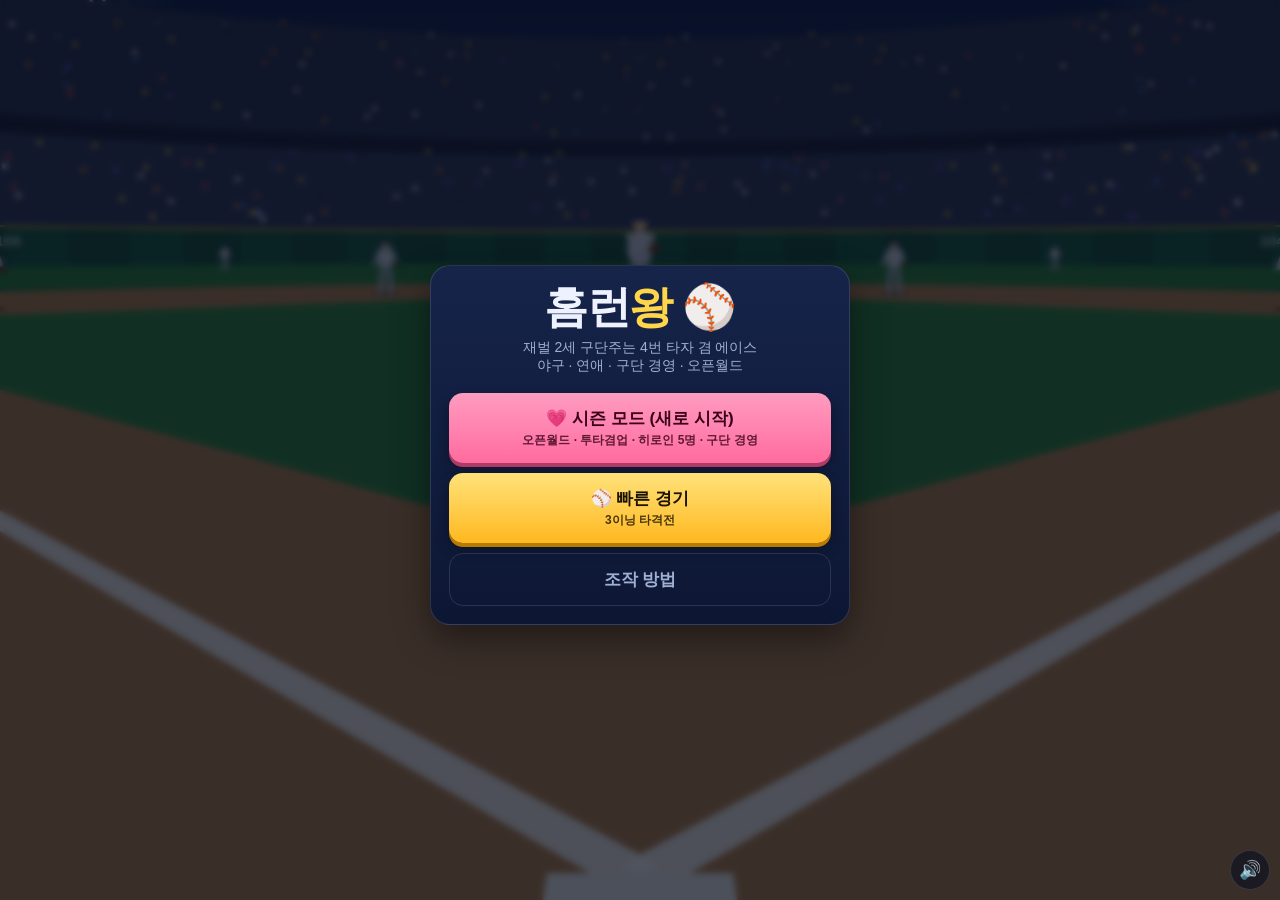
==== commit 49399809: "Add procedural music and expanded sound effects - js/music.js: Web Audio synth instruments + step se" ====
--- a/index.html
+++ b/index.html
@@ -1,2258 +1,68 @@
-<!doctype html>
+<!DOCTYPE html>
 <html lang="ko">
 <head>
-<meta charset="utf-8">
-<meta name="viewport" content="width=device-width, initial-scale=1, viewport-fit=cover">
-<meta name="theme-color" content="#0d0b09">
-<title>주사위 원정대</title>
-<link rel="preconnect" href="https://fonts.googleapis.com">
-<link rel="preconnect" href="https://fonts.gstatic.com" crossorigin>
-<link rel="stylesheet" href="https://fonts.googleapis.com/css2?family=Jua&family=Gowun+Dodum&display=swap">
-<style>
-  /* Layout: portrait one-screen app — HUD, family strip, 9×9 ring board with dice in the middle, log; modals for everything else.
-     Dark-only palette by request. */
-  :root {
-    color-scheme: dark;
-    --bg: #0d0b09;
-    --bg-glow: #1e150d;
-    --fg: #ece3d0;
-    --muted: #9a8c73;
-    --card: #191511;
-    --card-2: #221c16;
-    --line: #342b21;
-    --board: #120f0c;
-    --tile: #1d1813;
-    --tile-line: #3a3026;
-    --corner: #3a2c10;
-    --monster: #3b1a18;
-    --shop: #15283a;
-    --treasure: #382d10;
-    --key: #2f1d38;
-    --inn: #18301a;
-    --trap: #29241f;
-    --lot: #1a1814;
-    --plaza: #3a1a2c;
-    --work: #23243a;
-    --tavern: #3a2212;
-    --owned: #f2b52c;
-    --accent: #e0803f;
-    --accent-ink: #1a1009;
-    --gold: #f2b52c;
-    --hp: #ff5d5d;
-    --mp: #6b9bff;
-    --exp: #66c06a;
-    --stress: #b97cff;
-    --love: #ff7aa8;
-    --ok: #57d06e;
-    --bad: #ff6b6b;
-    --shadow: rgba(0, 0, 0, .55);
-    --font-display: "Jua", "Apple SD Gothic Neo", "Malgun Gothic", system-ui, sans-serif;
-    --font-body: "Gowun Dodum", "Apple SD Gothic Neo", "Malgun Gothic", system-ui, sans-serif;
-  }
-
-  * { box-sizing: border-box; }
-  html, body { margin: 0; min-height: 100%; }
-  body {
-    background: radial-gradient(120% 60% at 50% 0%, var(--bg-glow), var(--bg) 70%) fixed, var(--bg);
-    color: var(--fg); font-family: var(--font-body);
-    -webkit-tap-highlight-color: transparent; user-select: none; -webkit-user-select: none; overscroll-behavior: none;
-  }
-  button, input { font: inherit; color: inherit; }
-  button { cursor: pointer; }
-  .app {
-    max-width: 520px; margin: 0 auto; min-height: 100vh; min-height: 100dvh;
-    padding: max(10px, env(safe-area-inset-top)) 16px max(12px, env(safe-area-inset-bottom));
-    display: flex; flex-direction: column; gap: 8px;
-  }
-
-  /* HUD */
-  .hud { background: var(--card); border: 1px solid var(--line); border-radius: 14px; padding: 8px 10px; display: grid; gap: 6px; box-shadow: 0 2px 10px var(--shadow); }
-  .hud-top { display: flex; align-items: center; gap: 8px; min-width: 0; }
-  .hud-face { width: 46px; height: 46px; border-radius: 50%; overflow: hidden; border: 2px solid var(--accent); flex: none; background: #2b2219; }
-
-  /* Portraits: procedural SVG busts */
-  .pt { display: block; width: 100%; height: 100%; }
-  .pt-row { display: flex; justify-content: center; gap: 10px; margin-bottom: 4px; }
-  .big-pt { width: 112px; height: 136px; border-radius: 18px; overflow: hidden; border: 2px solid var(--line); background: radial-gradient(circle at 50% 30%, #4a3826, #1c1611 75%); }
-  .pt-row:has(.big-pt + .big-pt) .big-pt { width: 88px; height: 107px; }
-  .pt-mini { display: block; width: 44px; height: 44px; border-radius: 50%; overflow: hidden; background: radial-gradient(circle at 50% 30%, #4a3826, #1c1611 75%); border: 1px solid var(--line); }
-  .dead .pt { filter: grayscale(1) brightness(.65); }
-  .hud-who { min-width: 0; }
-  .hud-name { font-family: var(--font-display); font-size: 17px; white-space: nowrap; overflow: hidden; text-overflow: ellipsis; }
-  .hud-lv { font-size: 12px; color: var(--muted); white-space: nowrap; overflow: hidden; text-overflow: ellipsis; }
-  .hud-right { margin-left: auto; display: flex; gap: 8px; align-items: center; font-family: var(--font-display); font-size: 15px; flex: none; }
-  .hud-right span { white-space: nowrap; }
-  .bars { display: grid; grid-template-columns: 1fr 1fr; gap: 5px 6px; }
-  .bar { position: relative; height: 15px; border-radius: 8px; background: #2b241c; overflow: hidden; }
-  .bar i { position: absolute; inset: 0 auto 0 0; border-radius: 8px; transition: width .3s; }
-  .bar b { position: absolute; inset: 0; display: grid; place-items: center; font-size: 10.5px; font-weight: 400; color: #fff; text-shadow: 0 0 3px rgba(0,0,0,.9); font-family: var(--font-display); white-space: nowrap; }
-  .bar.hp i { background: var(--hp); } .bar.mp i { background: var(--mp); } .bar.exp i { background: var(--exp); } .bar.st i { background: var(--stress); }
-  .bar.thin { height: 6px; }
-  .stats { display: flex; gap: 4px 11px; font-size: 12.5px; color: var(--muted); flex-wrap: wrap; }
-  .stats strong { color: var(--fg); font-weight: 400; font-family: var(--font-display); }
-  .stats .down { color: var(--bad); font-size: 11px; }
-  .stats .up { color: var(--ok); font-size: 11px; }
-  .icon-btn { border: 1px solid var(--line); background: var(--card-2); border-radius: 8px; padding: 2px 7px; font-size: 14px; }
-
-  /* Family strip */
-  .family { display: flex; gap: 6px; overflow-x: auto; scrollbar-width: none; padding-bottom: 1px; }
-  .family::-webkit-scrollbar { display: none; }
-  .chip {
-    flex: none; display: flex; align-items: center; gap: 5px; background: var(--card); border: 1px solid var(--line);
-    border-radius: 999px; padding: 3px 10px 3px 4px; text-align: left;
-  }
-  .chip .cf { width: 32px; height: 32px; border-radius: 50%; overflow: hidden; background: #2b2219; border: 2px solid transparent; flex: none; }
-  .chip .cn { font-size: 12px; line-height: 1.15; white-space: nowrap; }
-  .chip .cn small { display: block; font-size: 10.5px; color: var(--muted); }
-  .chip.active { border-color: var(--accent); background: #2a1d12; }
-  .chip.npc .cf { border-style: dashed; border-color: var(--love); }
-
-  /* Board */
-  .board-wrap { position: relative; width: 100%; aspect-ratio: 1; }
-  .board {
-    position: absolute; inset: 0; display: grid; grid-template-columns: repeat(9, 1fr); grid-template-rows: repeat(9, 1fr);
-    gap: 2px; padding: 2px; background: var(--board); border-radius: 12px; border: 1px solid var(--tile-line);
-    box-shadow: 0 6px 24px var(--shadow), inset 0 0 40px rgba(0,0,0,.6);
-  }
-  .tile {
-    position: relative; background: var(--tile); border: 1px solid var(--tile-line); border-radius: 5px;
-    display: flex; flex-direction: column; align-items: center; justify-content: center; overflow: hidden;
-    padding: 1px; min-width: 0; transition: transform .15s, box-shadow .15s;
-  }
-  .tile .ti { font-size: clamp(12px, 3.7vw, 20px); line-height: 1.25; }
-  .tile .tl { font-size: clamp(7px, 1.95vw, 10px); line-height: 1.1; color: var(--muted); white-space: nowrap; max-width: 100%; overflow: hidden; }
-  .tile .badge { position: absolute; top: 0; right: 1px; font-size: clamp(6.5px, 1.8vw, 9px); font-family: var(--font-display); color: var(--bad); }
-  .tile .flag { position: absolute; top: -1px; left: 0; font-size: clamp(8px, 2.2vw, 11px); }
-  .tile.corner { background: var(--corner); }
-  .tile.corner .tl { color: var(--fg); }
-  .tile.monster { background: var(--monster); }
-  .tile.shop { background: var(--shop); }
-  .tile.treasure { background: var(--treasure); }
-  .tile.key { background: var(--key); }
-  .tile.inn { background: var(--inn); }
-  .tile.trap { background: var(--trap); }
-  .tile.lot { background: var(--lot); border-style: dashed; }
-  .tile.plaza { background: var(--plaza); }
-  .tile.labor, .tile.clerk { background: var(--work); }
-  .tile.tavern { background: var(--tavern); }
-  .tile.owned { border: 1.5px solid var(--owned); background: #2c2210; }
-  .tile.owned .tl { color: var(--owned); }
-  .tile.cleared .ti { opacity: .3; filter: grayscale(1); }
-  .tile.flash { animation: flash .5s; }
-  @keyframes flash { 50% { transform: scale(1.14); box-shadow: 0 0 0 3px var(--accent); z-index: 2; } }
-  .board.picking .tile { cursor: pointer; box-shadow: 0 0 0 2px var(--accent) inset; animation: pulse 1s infinite; }
-  @keyframes pulse { 50% { box-shadow: 0 0 0 3px var(--accent) inset; } }
-
-  .center {
-    grid-column: 2 / 9; grid-row: 2 / 9; display: flex; flex-direction: column; align-items: center; justify-content: center;
-    gap: clamp(4px, 1.5vw, 9px); padding: 6px; text-align: center;
-  }
-  .year { font-family: var(--font-display); font-size: clamp(15px, 4.4vw, 20px); }
-  .year small { display: block; font-family: var(--font-body); font-size: clamp(10px, 2.8vw, 12px); color: var(--muted); }
-  .year small.warn { color: var(--bad); }
-  .who { font-size: clamp(11.5px, 3.2vw, 14px); color: var(--fg); background: var(--card-2); border: 1px solid var(--line); border-radius: 999px; padding: 3px 10px; max-width: 100%; white-space: nowrap; overflow: hidden; text-overflow: ellipsis; }
-  .dice { display: flex; gap: 12px; }
-  .die {
-    --d: clamp(38px, 11vw, 54px); width: var(--d); height: var(--d); background: #f6efe0; border-radius: 22%; border: 1px solid #b9a47a;
-    box-shadow: 0 3px 0 #8d7a55, 0 4px 10px var(--shadow); display: grid; grid-template: repeat(3, 1fr) / repeat(3, 1fr); padding: 11%;
-  }
-  .die i { width: calc(var(--d) * .2); height: calc(var(--d) * .2); border-radius: 50%; background: #2a2116; place-self: center; visibility: hidden; }
-  .die.red i { background: #d63b3b; }
-  .die i.on { visibility: visible; }
-  .die.rolling { animation: shake .12s infinite; }
-  @keyframes shake { 0% { transform: rotate(-10deg) translateY(-2px); } 50% { transform: rotate(10deg) translateY(2px); } 100% { transform: rotate(-10deg); } }
-  .roll-btn {
-    font-family: var(--font-display); font-size: clamp(15px, 4.4vw, 20px); border: 0; border-radius: 14px; padding: 8px 20px;
-    background: var(--accent); color: var(--accent-ink); box-shadow: 0 4px 0 #8a4620;
-  }
-  .roll-btn:active { transform: translateY(3px); box-shadow: 0 1px 0 #8a4620; }
-  .roll-btn:disabled { opacity: .4; cursor: default; transform: none; }
-  .sub-btns { display: flex; gap: 5px; flex-wrap: wrap; justify-content: center; }
-  .sub-btn { font-size: clamp(11px, 3vw, 13px); border: 1px solid var(--line); background: var(--card-2); border-radius: 10px; padding: 4px 8px; }
-  .sub-btn:disabled { opacity: .4; }
-  .sub-btn.build { border-color: var(--owned); color: var(--owned); }
-  .hint { font-size: clamp(10.5px, 2.9vw, 12.5px); color: var(--muted); min-height: 1.2em; }
-
-  .token { position: absolute; width: calc(100% / 9); height: calc(100% / 9); pointer-events: none; transition: left .15s ease-in-out, top .15s ease-in-out; z-index: 5; }
-  .token.active { z-index: 7; }
-  .token .off { width: 100%; height: 100%; display: grid; place-items: center; transform: translate(var(--dx, 0%), var(--dy, -12%)); transition: transform .2s; }
-  .token span {
-    width: 72%; aspect-ratio: 1; border-radius: 50%; display: block; overflow: hidden;
-    box-shadow: 0 3px 6px var(--shadow); border: 2px solid #fff;
-  }
-  .token.npc span { width: 60%; background: #3a2430; border: 2px dashed var(--love); }
-  .token.active span { box-shadow: 0 0 0 2px var(--bg), 0 0 12px 3px var(--accent); }
-  .token.hop span { animation: hop .15s; }
-  @keyframes hop { 50% { transform: translateY(-40%); } }
-
-  .floater { position: absolute; z-index: 30; font-family: var(--font-display); font-size: 17px; pointer-events: none; animation: floatUp 1.1s forwards; white-space: nowrap; text-shadow: 0 0 4px #000, 0 0 2px #000; }
-  @keyframes floatUp { from { opacity: 1; transform: translate(-50%, 0); } to { opacity: 0; transform: translate(-50%, -46px); } }
-
-  /* Log */
-  .log { background: var(--card); border: 1px solid var(--line); border-radius: 12px; padding: 8px 10px; font-size: 12.5px; line-height: 1.5; flex: 1 1 90px; min-height: 90px; max-height: 36vh; overflow-y: auto; }
-  .log p { margin: 0; }
-  .log p:first-child { color: var(--fg); }
-  .log p:not(:first-child) { color: var(--muted); }
-
-  /* Modal */
-  .modal { position: fixed; inset: 0; background: rgba(0, 0, 0, .7); display: none; align-items: center; justify-content: center; padding: 16px; z-index: 50; }
-  .modal.show { display: flex; }
-  .sheet {
-    width: 100%; max-width: 420px; max-height: calc(100vh - 32px); max-height: calc(100dvh - 32px); overflow-y: auto; background: var(--card);
-    border: 1px solid var(--line); border-radius: 18px; padding: 18px 16px; box-shadow: 0 10px 40px rgba(0,0,0,.6); animation: pop .2s;
-  }
-  @keyframes pop { from { transform: scale(.92); opacity: 0; } }
-  .sheet h2 { font-family: var(--font-display); font-weight: 400; margin: 0 0 4px; font-size: 21px; text-align: center; }
-  .sheet .desc { text-align: center; color: var(--muted); font-size: 13.5px; margin: 0 0 12px; line-height: 1.55; }
-  .big-emoji { font-size: 54px; text-align: center; line-height: 1.2; }
-  .choices { display: grid; gap: 7px; }
-  .choice {
-    display: flex; align-items: center; gap: 10px; text-align: left; width: 100%; border: 1px solid var(--line); background: var(--card-2);
-    border-radius: 12px; padding: 9px 12px; font-size: 15px;
-  }
-  .choice:disabled { opacity: .4; cursor: default; }
-  .choice .ce { font-size: 23px; }
-  .choice .ct { flex: 1; }
-  .choice .ct small { display: block; color: var(--muted); font-size: 11.5px; line-height: 1.4; }
-  .choice .cp { font-family: var(--font-display); color: var(--gold); white-space: nowrap; }
-  .primary { width: 100%; margin-top: 10px; font-family: var(--font-display); font-size: 18px; border: 0; border-radius: 12px; padding: 11px; background: var(--accent); color: var(--accent-ink); }
-  .ghost { width: 100%; margin-top: 4px; font-size: 14px; border: 1px solid var(--line); border-radius: 12px; padding: 9px; background: transparent; }
-
-  /* Battle */
-  .battle-field { display: grid; grid-template-columns: 1fr auto 1fr; align-items: center; gap: 6px; margin: 6px 0 8px; }
-  .party { display: grid; gap: 6px; }
-  .pm { text-align: center; border-radius: 10px; padding: 3px; border: 1px solid transparent; }
-  .pm.cur { border-color: var(--accent); background: #2a1d12; }
-  .pm.down { opacity: .35; }
-  .pf { margin: 0 auto; width: 72px; height: 88px; border-radius: 14px; overflow: hidden; border: 2px solid var(--line); background: radial-gradient(circle at 50% 30%, #4a3826, #1c1611 75%); }
-  .party.many .pf { width: 46px; height: 56px; }
-  .fighter { text-align: center; position: relative; }
-  .fe { font-size: 48px; line-height: 1.15; display: inline-block; }
-  .fn, .pn { font-family: var(--font-display); font-size: 14px; }
-  .fs { font-size: 11px; color: var(--muted); }
-  .pm .bar, .fighter .bar { margin-top: 3px; }
-  .vs { font-family: var(--font-display); color: var(--muted); font-size: 18px; }
-  .fe.hit { animation: hit .35s; }
-  @keyframes hit { 20% { transform: translateX(-7px); filter: brightness(2) saturate(0); } 60% { transform: translateX(6px); } }
-  .fe.lunge-r { animation: lungeR .3s; } .fe.lunge-l { animation: lungeL .3s; }
-  @keyframes lungeR { 50% { transform: translateX(16px) scale(1.1); } }
-  @keyframes lungeL { 50% { transform: translateX(-16px) scale(1.1); } }
-  .bturn { text-align: center; font-size: 12.5px; color: var(--accent); margin-bottom: 6px; min-height: 1.2em; }
-  .blog { background: var(--bg); border-radius: 10px; padding: 8px 10px; font-size: 12.5px; height: 82px; overflow-y: auto; line-height: 1.5; margin-bottom: 10px; }
-  .blog p { margin: 0; }
-  .blog p:not(:first-child) { color: var(--muted); }
-  .bactions { display: grid; grid-template-columns: 1fr 1fr; gap: 8px; }
-  .bact { border: 1px solid var(--line); background: var(--card-2); border-radius: 12px; padding: 9px 6px; font-size: 15px; font-family: var(--font-display); }
-  .bact small { display: block; font-family: var(--font-body); font-size: 11px; color: var(--muted); }
-  .bact.main { background: var(--accent); color: var(--accent-ink); border-color: transparent; }
-  .bact.main small { color: inherit; opacity: .8; }
-  .bact:disabled { opacity: .35; cursor: default; }
-  .bact.on { outline: 2px solid var(--accent); }
-
-  /* Title */
-  .title-logo { font-family: var(--font-display); font-size: 32px; text-align: center; margin: 2px 0 0; }
-  .title-sub { text-align: center; color: var(--accent); font-family: var(--font-display); font-size: 15px; margin-bottom: 6px; }
-  .seg { display: grid; grid-template-columns: 1fr 1fr; gap: 6px; margin-bottom: 8px; }
-  .seg button { border: 1px solid var(--line); background: var(--card-2); border-radius: 10px; padding: 8px; font-family: var(--font-display); font-size: 15px; }
-  .seg button.on { border-color: var(--accent); background: #2a1d12; color: var(--accent); }
-  .name-in { width: 100%; border: 1px solid var(--line); background: var(--card-2); border-radius: 10px; padding: 9px 12px; font-size: 15px; margin-bottom: 8px; user-select: text; -webkit-user-select: text; }
-  .classes { display: grid; gap: 7px; }
-  .cls { display: flex; gap: 10px; align-items: center; text-align: left; width: 100%; border: 2px solid var(--line); background: var(--card-2); border-radius: 14px; padding: 9px 12px; }
-  .cls .ce { flex: none; }
-  .cls .ce .pt-mini { width: 56px; height: 68px; border-radius: 12px; }
-  .cls b { font-family: var(--font-display); font-weight: 400; font-size: 17px; }
-  .cls small { display: block; color: var(--muted); font-size: 11.5px; line-height: 1.4; }
-  .rules { font-size: 12px; color: var(--muted); line-height: 1.6; margin: 12px 0 0; padding-left: 18px; text-align: left; }
-  .rules b { color: var(--fg); font-weight: 400; }
-  .num-grid { display: grid; grid-template-columns: repeat(4, 1fr); gap: 8px; }
-  .num-grid button { font-family: var(--font-display); font-size: 20px; padding: 10px 0; border-radius: 10px; border: 1px solid var(--line); background: var(--card-2); }
-  .result-stats { display: grid; grid-template-columns: 1fr 1fr; gap: 6px; margin: 8px 0; }
-  .result-stats div { background: var(--card-2); border-radius: 10px; padding: 8px; text-align: center; font-size: 12px; color: var(--muted); }
-  .result-stats b { display: block; font-family: var(--font-display); font-weight: 400; font-size: 17px; color: var(--fg); }
-  .info { display: grid; grid-template-columns: auto 1fr; gap: 4px 12px; font-size: 13.5px; margin: 6px 0 4px; }
-  .info dt { color: var(--muted); }
-  .info dd { margin: 0; }
-
-  .toast { position: fixed; left: 50%; top: max(14px, env(safe-area-inset-top)); transform: translateX(-50%); z-index: 80; background: var(--card-2); border: 1px solid var(--accent); color: var(--fg); border-radius: 999px; padding: 7px 16px; font-size: 13.5px; box-shadow: 0 6px 20px var(--shadow); opacity: 0; pointer-events: none; transition: opacity .2s; white-space: nowrap; }
-  .toast.show { opacity: 1; }
-  .card-flip .sheet { animation: flipIn .45s; }
-  @keyframes flipIn { from { transform: perspective(600px) rotateY(90deg); } }
-
-  @media (prefers-reduced-motion: reduce) {
-    *, *::before, *::after { animation-duration: .01ms !important; transition-duration: .01ms !important; }
-  }
-</style>
+<meta charset="UTF-8">
+<meta name="viewport" content="width=device-width, initial-scale=1, maximum-scale=1, user-scalable=no, viewport-fit=cover">
+<meta name="theme-color" content="#0b1530">
+<meta name="apple-mobile-web-app-capable" content="yes">
+<title>홈런왕 ⚾ 구단주는 4번 타자</title>
+<link rel="stylesheet" href="css/style.css">
 </head>
 <body>
-<div class="app">
-  <section class="hud" aria-label="캐릭터 상태">
-    <div class="hud-top">
-      <span class="hud-face" id="hFace">🛡️</span>
-      <div class="hud-who"><div class="hud-name" id="hName">모험가</div><div class="hud-lv" id="hLv">Lv 1</div></div>
-      <div class="hud-right">
-        <span title="가문 골드">💰 <span id="hGold">0</span></span>
-        <span title="포션">🧪 <span id="hPot">0</span></span>
-        <button class="icon-btn" id="soundBtn" aria-label="소리 켜기/끄기">🔊</button>
-        <button class="icon-btn" id="menuBtn" aria-label="메뉴">☰</button>
-      </div>
-    </div>
-    <div class="bars">
-      <div class="bar hp"><i id="hHpBar"></i><b id="hHp">HP</b></div>
-      <div class="bar mp"><i id="hMpBar"></i><b id="hMp">MP</b></div>
-      <div class="bar exp"><i id="hExpBar"></i><b id="hExp">EXP</b></div>
-      <div class="bar st"><i id="hStBar"></i><b id="hSt">스트레스</b></div>
-    </div>
-    <div class="stats" id="hStats"></div>
-  </section>
+<canvas id="c"></canvas>
+<canvas id="w"></canvas>
 
-  <nav class="family" id="family" aria-label="가족"></nav>
-
-  <div class="board-wrap" id="boardWrap">
-    <div class="board" id="board">
-      <div class="center">
-        <div class="year" id="yearText"></div>
-        <div class="who" id="whoText"></div>
-        <div class="dice"><div class="die" id="die1"></div><div class="die red" id="die2"></div></div>
-        <button class="roll-btn" id="rollBtn">주사위 굴리기</button>
-        <div class="sub-btns">
-          <button class="sub-btn build" id="buildBtn" hidden>🏗️ 짓기</button>
-          <button class="sub-btn" id="luckBtn" hidden>🍀 행운 주사위</button>
-          <button class="sub-btn" id="bribeBtn" hidden>💰 늪 탈출</button>
-          <button class="sub-btn" id="cancelPickBtn" hidden>그냥 머물기</button>
-        </div>
-        <div class="hint" id="hint"></div>
-      </div>
-    </div>
-  </div>
-
-  <div class="log" id="log" aria-live="polite"></div>
+<!-- 오픈월드 HUD -->
+<div id="whud" class="hidden">
+  <div class="wtop"><div><div id="wclock"></div><div id="wmoney"></div></div><button id="wmenu" aria-label="메뉴">📋</button></div>
+  <canvas id="minimap"></canvas>
+  <div id="wbanner"></div>
+  <button id="wact" class="hidden"></button>
+  <button id="wcar" class="hidden">🚶 내리기</button>
+  <div id="wjoy"><div class="knob"></div></div>
+  <div id="whelp">왼손 드래그: 이동 · 🚪버튼: 들어가기</div>
 </div>
 
-<div class="modal" id="modal"><div class="sheet" id="sheet"></div></div>
-<div class="toast" id="toast" role="status"></div>
+<!-- 경기 HUD -->
+<div id="hud" class="hidden">
+  <div class="board">
+    <div class="cell"><span class="lbl">이닝</span><span class="val" id="inning">1회</span></div>
+    <div class="sep"></div>
+    <div class="cell"><span class="lbl" id="scoreLbl">득점</span><span class="val" id="score">0</span></div>
+    <div class="sep"></div>
+    <div class="bso">
+      <span>B</span><div class="dots"><i class="dot b"></i><i class="dot b"></i><i class="dot b"></i></div>
+      <span>S</span><div class="dots"><i class="dot s"></i><i class="dot s"></i></div>
+      <span>O</span><div class="dots"><i class="dot o"></i><i class="dot o"></i></div>
+    </div>
+    <div class="sep"></div>
+    <div class="bases"><i class="base" id="b2"></i><i class="base" id="b3"></i><i class="base" id="b1"></i></div>
+  </div>
+</div>
+<div id="msg"></div>
+<div id="timing"></div>
+<div id="pitchInfo"></div>
+<button id="mute" aria-label="소리 켜기/끄기">🔊</button>
 
-<script>
-(() => {
-  'use strict';
+<!-- 화면들 (main.js / career.js 가 채움) -->
+<div id="screen" class="screen center hidden"></div>
 
-  // ---------- Data ----------
-  const BOSS_YEAR = 35;      // the demon king wakes in this year
-  const START_AGE = 18;
-  const ADULT_AGE = 10;      // children become playable at this age
-  const ROMANCE_AGE = 16;
-  const MAX_KIDS = 3;
-  const SAVE_KEY = 'dice-life-save-v2';
-  const BEST_KEY = 'dice-life-best-v2';
-  const SKILL_COST = 3;
-  const HERO_COLORS = ['#e0803f', '#4fa8ff', '#b07cff', '#4fcf86', '#ffcf4a', '#ff6f91'];
+<!-- 비주얼 노벨 -->
+<div id="vn" class="hidden">
+  <div class="bg"></div>
+  <div class="portrait hide"></div>
+  <div class="choices"></div>
+  <div class="box"><div class="nametag hidden"></div><div class="text"></div><div class="next">▼</div></div>
+</div>
 
-  const CLASSES = {
-    warrior: { name: '전사', face: '🛡️', hp: 110, mp: 6, atk: 9, def: 3, int: 2,
-      skill: '강타', skillDesc: '(힘+🎲)×1.6 + 지력', blurb: '튼튼한 체력과 방어. 초보자 추천.' },
-    mage: { name: '마법사', face: '🧙', hp: 86, mp: 14, atk: 7, def: 2, int: 7,
-      skill: '화염구', skillDesc: '지력×1.6 + 🎲🎲, 방어 무시', blurb: '지력이 핵심. 나이 들수록 강해진다.' },
-    rogue: { name: '도적', face: '🗡️', hp: 95, mp: 8, atk: 9, def: 2, int: 4,
-      skill: '급소 찌르기', skillDesc: '확정 치명타 + 골드 강탈', blurb: '🎲5·6 치명타, 골드 +25%, 도망 100%.' },
-  };
-
-  const MONSTERS = {
-    1: { name: '슬라임', icon: '💧', place: '슬라임굴' },
-    2: { name: '고블린', icon: '👺', place: '고블린숲' },
-    3: { name: '늑대', icon: '🐺', place: '늑대골' },
-    4: { name: '스켈레톤', icon: '💀', place: '해골묘지' },
-    5: { name: '오크', icon: '👹', place: '오크요새' },
-    6: { name: '마녀', icon: '🧛', place: '마녀탑' },
-    7: { name: '골렘', icon: '🗿', place: '골렘광산' },
-    8: { name: '드래곤', icon: '🐉', place: '용의둥지' },
-  };
-  const TILE_INFO = {
-    start: { icon: '🏠', name: '집' }, lot: { icon: '🌾', name: '공터' }, treasure: { icon: '🎁', name: '보물' },
-    plaza: { icon: '⛲', name: '광장' }, labor: { icon: '🔨', name: '공사장' }, clerk: { icon: '📜', name: '서기소' },
-    tavern: { icon: '🍺', name: '술집' }, swamp: { icon: '🌫️', name: '저주의 늪' }, key: { icon: '🔑', name: '황금열쇠' },
-    inn: { icon: '🏨', name: '여관' }, shop: { icon: '🏪', name: '상점' }, shrine: { icon: '⛩️', name: '신전' },
-    portal: { icon: '🌀', name: '차원문' }, trap: { icon: '🕳️', name: '함정' },
-  };
-  // 9×9 ring, counter-clockwise from the bottom-right corner (집).
-  const LAYOUT = [
-    'start', 'm1', 'lot', 'treasure', 'm2', 'plaza', 'labor', 'tavern',
-    'swamp', 'm3', 'lot', 'key', 'inn', 'm4', 'shop', 'lot',
-    'shrine', 'm5', 'plaza', 'key', 'lot', 'm6', 'clerk', 'inn',
-    'portal', 'm7', 'tavern', 'treasure', 'lot', 'm8', 'shop', 'trap',
-  ];
-  const BOARD = LAYOUT.map((k) => k[0] === 'm'
-    ? { type: 'monster', tier: +k[1], icon: MONSTERS[k[1]].icon, name: MONSTERS[k[1]].place }
-    : { type: k, ...TILE_INFO[k] });
-  const N = BOARD.length;
-  const SIDE = 9;
-  const SWAMP = 8, PORTAL = 24;
-
-  const BUILD = {
-    fort: { icon: '🏰', name: '요새', cost: 120, income: 10, desc: '가문 전원 방어 +1/단계 · 들르면 회복·훈련' },
-    inn: { icon: '🏡', name: '여관', cost: 100, income: 15, desc: '들르면 무료 숙박 (완전 회복, 스트레스 -40)' },
-    tavern: { icon: '🍻', name: '술집', cost: 100, income: 20, desc: '들르면 무료 술판 (스트레스 -50)' },
-  };
-  const upCost = (b) => 80 + 70 * b.lvl;
-
-  const TRAITS = {
-    healer: { icon: '🌸', job: { f: '꽃집 주인', m: '약초상' }, likes: 'gift', likeText: '선물을 좋아함', perk: '배우자의 HP를 돌봐줌' },
-    knight: { icon: '⚔️', job: { f: '여기사', m: '기사' }, likes: 'atk', likeText: '강한 사람(힘)을 좋아함', perk: '보드의 몬스터를 대신 처치' },
-    scholar: { icon: '📚', job: { f: '사서', m: '학자' }, likes: 'int', likeText: '똑똑한 사람(지력)을 좋아함', perk: '아이들 지력이 매년 +1' },
-    merchant: { icon: '💰', job: { f: '상인', m: '상인' }, likes: 'fun', likeText: '여유로운 사람(스트레스 낮음)을 좋아함', perk: '장사로 돈을 벌어 옴' },
-  };
-  const NAMES = {
-    m: ['아론', '카이', '레온', '테오', '로빈', '한결', '도윤', '루카', '에단', '시온', '이안', '하람', '노아', '윤재', '라엘', '태오', '지후', '단', '이든', '세온'],
-    f: ['아리아', '리나', '세라', '엘린', '미아', '소피', '하나', '유나', '클라라', '다인', '루나', '서아', '이브', '나래', '시아', '로아', '예린', '하린', '엘라', '채원'],
-  };
-
-  // ---------- State ----------
-  let G = null;
-  let busy = false, picking = false, pickResolve = null;
-
-  const d6 = () => 1 + Math.floor(Math.random() * 6);
-  const rand = (a, b) => a + Math.floor(Math.random() * (b - a + 1));
-  const pick = (arr) => arr[Math.floor(Math.random() * arr.length)];
-  const clamp = (v, a, b) => Math.max(a, Math.min(b, v));
-  const $ = (id) => document.getElementById(id);
-  const sleep = (ms) => new Promise((r) => setTimeout(r, ms));
-  const expNeed = (lv) => 15 + 15 * lv;
-
-  const all = () => Object.values(G.chars);
-  const heroes = () => all().filter((c) => c.alive && c.role === 'hero').sort((a, b) => a.id - b.id);
-  const spouses = () => all().filter((c) => c.alive && c.role === 'spouse');
-  const kids = () => all().filter((c) => c.alive && c.role === 'kid');
-  const isHero = (c) => !!c && c.alive && c.role === 'hero';
-  const actor = () => (G ? G.chars[G.order[G.turnIdx]] : null);
-  const spouseOf = (c) => { const s = c.spouseId && G.chars[c.spouseId]; return s && s.alive ? s : null; };
-  const age = (c) => G.year - c.born;
-
-  function stage(c) {
-    const a = age(c);
-    if (a < 4) return '아기';
-    if (a < 10) return '어린이';
-    if (a < 16) return c.gender === 'm' ? '소년' : '소녀';
-    if (a < 30) return '청년';
-    if (a < 45) return '장년';
-    if (a < 60) return '중년';
-    return '노년';
-  }
-  // Body peaks 16–35, then weakens; mind keeps growing with age.
-  function physFactor(a) {
-    if (a < 16) return 0.7 + Math.max(0, a - 10) * 0.05;
-    if (a <= 35) return 1;
-    return Math.max(0.45, 1 - (a - 35) * 0.018);
-  }
-  const intBonus = (a) => Math.max(0, Math.floor((a - 14) / 3));
-  const fortDef = () => Object.values(G.buildings).reduce((s, b) => s + (b.type === 'fort' ? b.lvl : 0), 0);
-  const income = () => Object.values(G.buildings).reduce((s, b) => s + BUILD[b.type].income * b.lvl, 0);
-
-  function eff(c) {
-    const a = age(c), phys = physFactor(a);
-    let atk = Math.round(c.atk * phys);
-    if (c.stress >= 70) atk = Math.round(atk * 0.8);
-    return { maxHp: Math.round(c.mhp * phys), atk, def: c.def + fortDef(), int: c.int + intBonus(a), phys };
-  }
-
-  function charFace(c) {
-    if (c.role === 'hero') return CLASSES[c.cls].face;
-    const a = age(c);
-    if (c.role === 'kid') return a < 4 ? '👶' : (c.gender === 'm' ? '👦' : '👧');
-    if (a >= 60) return c.gender === 'f' ? '👵' : '👴';
-    return c.gender === 'f' ? '👩' : '👨';
-  }
-  const spouseWord = (s) => (s.gender === 'f' ? '아내' : '남편');
-  const childWord = (k) => (k.gender === 'm' ? '아들' : '딸');
-  function relation(c) {
-    if (c.role === 'spouse') { const p = G.chars[c.partnerId]; return `${p ? p.name + '의 ' : ''}${spouseWord(c)}`; }
-    if (c.parentId) { const p = G.chars[c.parentId]; return `${p ? p.name + '의 ' : ''}${childWord(c)}`; }
-    return '가문의 시조';
-  }
-
-  // ---------- Portraits (procedural SVG upper-body busts) ----------
-  const SKINS = ['#f6d7bd', '#eec39f', '#d9a47c', '#b97f57', '#8d5a3b'];
-  const HAIRS = ['#2b1d14', '#4a2e1a', '#7a4a24', '#b9803a', '#e0bf74', '#8a2e1f', '#22222c'];
-  const STYLES = { m: ['short', 'spiky', 'side'], f: ['long', 'bob', 'pony'] };
-  function hashStr(s) {
-    let h = 2166136261;
-    for (const ch of String(s)) { h ^= ch.codePointAt(0); h = Math.imul(h, 16777619); }
-    return h >>> 0;
-  }
-  function makeLook(gender, seed) {
-    const h = hashStr(seed);
-    return { skin: h % 5, hair: (h >>> 3) % 7, style: STYLES[gender][(h >>> 6) % 3], beard: ((h >>> 9) & 3) === 0 };
-  }
-  function lookOf(c) { return c.look || (c.look = makeLook(c.gender, c.name + c.id)); }
-  function mix(a, b, t) {
-    const p = (h) => [1, 3, 5].map((i) => parseInt(h.slice(i, i + 2), 16));
-    const A = p(a), B = p(b);
-    return '#' + A.map((v, i) => Math.round(v + (B[i] - v) * t).toString(16).padStart(2, '0')).join('');
-  }
-
-  // Clothing per class (heroes), per job (spouses/suitors), and for children.
-  const OUTFITS = {
-    warrior: (s) => `<path d="${s.torso}" fill="#6f7a87"/><path d="M50 76 V120 M30 104 H70" stroke="#4d5560" stroke-width="2"/>`
-      + `<ellipse cx="19" cy="88" rx="15" ry="10" fill="#a9b3bf" stroke="#5b636e" stroke-width="1.5"/><ellipse cx="81" cy="88" rx="15" ry="10" fill="#a9b3bf" stroke="#5b636e" stroke-width="1.5"/>`
-      + `<path d="M37 74 Q50 83 63 74" stroke="#c9d1da" stroke-width="4" fill="none"/>`,
-    mage: (s) => `<path d="${s.torso}" fill="#4b2f7a"/><path d="M39 73 L50 91 L61 73" stroke="#e2b84a" stroke-width="2.5" fill="none"/><circle cx="50" cy="93" r="3.2" fill="#5fd0ff" stroke="#e2b84a"/><path d="M14 108 H86" stroke="#e2b84a" stroke-width="2"/>`,
-    rogue: (s) => `<path d="${s.torso}" fill="#2f4a35"/><path d="M24 84 L80 118 M10 108 H90" stroke="#3b2a1a" stroke-width="4"/><rect x="45" y="104" width="10" height="8" rx="1" fill="#c9a24a"/><path d="M35 72 Q50 84 65 72 L63 81 Q50 91 37 81 Z" fill="#6a2d2d"/>`,
-    healer: (s) => `<path d="${s.torso}" fill="#d9739a"/><path d="M14 104 Q50 112 86 104" stroke="#fff4f7" stroke-width="3" fill="none"/><path d="M37 74 Q50 87 63 74" stroke="#fff4f7" stroke-width="2.2" stroke-dasharray="2 2" fill="none"/>`,
-    knight: (s) => `<path d="${s.torso}" fill="#9aa6b5"/><rect x="39" y="76" width="22" height="44" fill="#3a5fb0"/><path d="M50 84 V104 M42 92 H58" stroke="#f2c14e" stroke-width="2.5"/>`,
-    scholar: (s) => `<path d="${s.torso}" fill="#ece6d8"/><path d="M4 120 L6 100 C8 82 26 74 41 73 L46 120 Z M96 120 L94 100 C92 82 74 74 59 73 L54 120 Z" fill="#7a5a3a"/><circle cx="44" cy="100" r="1.4" fill="#e2c27a"/><circle cx="44" cy="110" r="1.4" fill="#e2c27a"/><path d="M50 76 L48 92 L50 96 L52 92 Z" fill="#7a2e2e"/>`,
-    merchant: (s) => `<path d="${s.torso}" fill="#2f6b5e"/><path d="M37 75 Q50 91 63 75" stroke="#f2c14e" stroke-width="2" fill="none"/><circle cx="50" cy="88" r="3" fill="#f2c14e"/><circle cx="50" cy="100" r="1.6" fill="#f2c14e"/><circle cx="50" cy="110" r="1.6" fill="#f2c14e"/>`,
-    kidm: (s) => `<path d="${s.torso}" fill="#4f86c6"/><path d="M40 81 Q50 88 60 81" stroke="#fff" stroke-width="2" fill="none"/>`,
-    kidf: (s) => `<path d="${s.torso}" fill="#e08aa0"/><path d="M40 81 Q50 88 60 81" stroke="#fff" stroke-width="2" fill="none"/>`,
-  };
-
-  function drawBust({ gender, age: a, look, outfit, mood, frame }) {
-    const kid = a < 13, baby = a < 4, f = gender === 'f';
-    const skin = SKINS[look.skin], shade = mix(skin, '#000000', 0.2);
-    let hair = HAIRS[look.hair];
-    if (a >= 65) hair = '#e4e1da'; else if (a >= 52) hair = '#a8a39a'; else if (a >= 45) hair = mix(hair, '#a8a39a', 0.45);
-    const torso = kid ? 'M16 120 L18 100 C20 85 33 80 50 80 C67 80 80 85 82 100 L84 120 Z' : 'M3 120 L5 100 C7 81 27 72 50 72 C73 72 93 81 95 100 L97 120 Z';
-    const arms = kid ? 'M27 96 Q28 108 29 120 M73 96 Q72 108 71 120' : 'M21 92 Q23 106 24 120 M79 92 Q77 106 76 120';
-    const headT = kid ? 'translate(50 49) scale(1.12) translate(-50 -42)' : '';
-    const back = [], front = [];
-    // Behind the head
-    if (outfit === 'rogue') back.push('<ellipse cx="50" cy="42" rx="26" ry="31" fill="#24382a"/>');
-    if (f && !baby) {
-      if (look.style === 'long') back.push(`<path d="M31 38 C29 4 71 4 69 38 L72 70 C62 76 38 76 28 70 Z" fill="${hair}"/>`);
-      else if (look.style === 'bob') back.push(`<path d="M31 38 C29 4 71 4 69 38 L71 60 C63 64 37 64 29 60 Z" fill="${hair}"/>`);
-      else back.push(`<ellipse cx="71" cy="47" rx="6" ry="14" transform="rotate(18 71 47)" fill="${hair}"/>`);
-    }
-    // Face
-    front.push(`<ellipse cx="32" cy="44" rx="3" ry="5" fill="${shade}"/><ellipse cx="68" cy="44" rx="3" ry="5" fill="${shade}"/>`);
-    front.push(`<ellipse cx="50" cy="42" rx="18" ry="21" fill="${skin}"/>`);
-    if (f || kid) front.push('<circle cx="41" cy="51" r="3.6" fill="#ff8a8a" opacity=".35"/><circle cx="59" cy="51" r="3.6" fill="#ff8a8a" opacity=".35"/>');
-    const brow = mix(hair, '#000000', 0.3);
-    front.push(mood === 'sad'
-      ? `<path d="M39 37 Q43 37.5 46.5 39.5 M53.5 39.5 Q57 37.5 61 37" stroke="${brow}" stroke-width="1.7" fill="none" stroke-linecap="round"/>`
-      : `<path d="M39 38.5 Q43 36.3 46.5 38 M53.5 38 Q57 36.3 61 38.5" stroke="${brow}" stroke-width="1.7" fill="none" stroke-linecap="round"/>`);
-    front.push('<ellipse cx="43" cy="44" rx="2.1" ry="2.7" fill="#2a1d14"/><ellipse cx="57" cy="44" rx="2.1" ry="2.7" fill="#2a1d14"/><circle cx="43.7" cy="43" r=".7" fill="#fff"/><circle cx="57.7" cy="43" r=".7" fill="#fff"/>');
-    if (f && !kid) front.push('<path d="M40.5 41.6 L39 40.4 M59.5 41.6 L61 40.4" stroke="#2a1d14" stroke-width="1"/>');
-    front.push(`<path d="M50 46 Q51.8 49 50 50.3" stroke="${shade}" stroke-width="1.3" fill="none" stroke-linecap="round"/>`);
-    if (!f && !kid && a >= 28 && look.beard) {
-      front.push(`<path d="M33 48 C34 62 42 66 50 66 C58 66 66 62 67 48 C64 56 58 58 50 58 C42 58 36 56 33 48 Z" fill="${hair}"/>`);
-      front.push(`<path d="M44 53.5 Q50 50.5 56 53.5 Q50 52.5 44 53.5 Z" fill="${hair}" stroke="${hair}" stroke-width="1.5"/>`);
-    }
-    const lip = f && !kid ? '#c2475a' : '#8a3b2e';
-    front.push(mood === 'happy' ? `<path d="M44.5 54.2 Q50 59.5 55.5 54.2 Q50 56.5 44.5 54.2 Z" fill="${lip}" stroke="${lip}" stroke-width="1.2" stroke-linejoin="round"/>`
-      : mood === 'sad' ? `<path d="M45.5 57 Q50 53.8 54.5 57" stroke="${lip}" stroke-width="1.6" fill="none" stroke-linecap="round"/>`
-        : `<path d="M46 55 Q50 57.3 54 55" stroke="${lip}" stroke-width="1.6" fill="none" stroke-linecap="round"/>`);
-    if (a >= 55) front.push('<path d="M42 31.5 Q50 29.5 58 31.5 M40 50 Q38.8 54 41 57.5 M60 50 Q61.2 54 59 57.5" stroke="#000" stroke-opacity=".2" stroke-width="1" fill="none"/>');
-    // Hair in front
-    if (baby) front.push(`<path d="M45 23 Q48 15 50 22 Q53 15 55 23" stroke="${hair}" stroke-width="2.2" fill="none" stroke-linecap="round"/>`);
-    else if (f) {
-      front.push(`<path d="M31 42 C30 6 70 6 69 42 C65 33 58 29 51 33 C46 29 37 32 31 42 Z" fill="${hair}"/>`);
-      if (look.style === 'long') front.push(`<path d="M31 40 C28 54 30 66 34 74 L38 72 C35 62 34 52 35 42 Z M69 40 C72 54 70 66 66 74 L62 72 C65 62 66 52 65 42 Z" fill="${hair}"/>`);
-      else if (look.style === 'bob') front.push(`<path d="M31 40 C29 50 30 57 32 61 L36 60 C34 54 34 48 35 42 Z M69 40 C71 50 70 57 68 61 L64 60 C66 54 66 48 65 42 Z" fill="${hair}"/>`);
-    } else if (look.style === 'spiky') front.push(`<path d="M31 40 L31 22 L39 25 L43 12 L50 21 L57 11 L61 24 L69 19 L69 40 C66 33 58 30 50 31.5 C42 30 34 33 31 40 Z" fill="${hair}"/>`);
-    else if (look.style === 'side') front.push(`<path d="M31 44 C29 6 71 4 69 40 C64 29 52 33 41 28 C37 33 33 37 31 44 Z" fill="${hair}"/>`);
-    else front.push(`<path d="M30 42 C28 4 72 4 70 42 C67 34 60 30 50 31.5 C40 30 33 34 30 42 Z" fill="${hair}"/>`);
-    // Accessories / headwear
-    if (outfit === 'scholar') front.push('<circle cx="43" cy="44" r="5" fill="#fff" fill-opacity=".12" stroke="#3a2a1a" stroke-width="1.3"/><circle cx="57" cy="44" r="5" fill="#fff" fill-opacity=".12" stroke="#3a2a1a" stroke-width="1.3"/><path d="M48 44 H52" stroke="#3a2a1a" stroke-width="1.3"/>');
-    if (outfit === 'warrior' || outfit === 'knight') front.push('<path d="M32 32 Q50 25 68 32" stroke="#c9d1da" stroke-width="3" fill="none"/><circle cx="50" cy="27.6" r="2" fill="#e05050"/>');
-    if (outfit === 'healer') front.push('<g transform="translate(64 26)"><circle r="3" cx="-3" fill="#ff9ec3"/><circle r="3" cx="3" fill="#ff9ec3"/><circle r="3" cy="-3" fill="#ff9ec3"/><circle r="3" cy="3" fill="#ff9ec3"/><circle r="2" fill="#ffd34d"/></g>');
-    if (outfit === 'rogue') front.push('<path d="M27 47 C21 -2 79 -2 73 47 C70 26 62 19 50 19 C38 19 30 26 27 47 Z" fill="#2f4a35"/>');
-    if (outfit === 'mage') front.push('<path d="M26 31 Q50 36 74 31 L54 -6 L47 4 Z" fill="#3d2566"/><ellipse cx="50" cy="31" rx="28" ry="5" fill="#4b2f7a"/><path d="M52 14 l1.2 2.6 2.8.3-2.1 1.9.6 2.8-2.5-1.4-2.5 1.4.6-2.8-2.1-1.9 2.8-.3z" fill="#f2c14e"/>');
-    const T = headT ? ` transform="${headT}"` : '';
-    return `<svg class="pt" viewBox="${frame === 'full' ? '0 -4 100 124' : '12 10 76 76'}" preserveAspectRatio="xMidYMin slice" aria-hidden="true"><g${T}>${back.join('')}</g>`
-      + `<rect x="43.5" y="${kid ? 68 : 58}" width="13" height="16" fill="${shade}"/>`
-      + OUTFITS[outfit]({ torso })
-      + `<path d="${arms}" stroke="#000" stroke-opacity=".25" stroke-width="1.5" fill="none"/>`
-      + `<g${T}>${front.join('')}</g></svg>`;
-  }
-
-  function portraitOf(c, o = {}) {
-    const a = o.age ?? (c.born != null ? age(c) : 24);
-    const outfit = o.outfit || (c.role === 'hero' ? c.cls : c.role === 'kid' ? (c.gender === 'm' ? 'kidm' : 'kidf') : c.trait);
-    const mood = o.mood || (c.role === 'hero' ? (c.stress >= 70 ? 'sad' : c.stress <= 20 ? 'happy' : 'ok') : 'happy');
-    return drawBust({ gender: c.gender, age: a, look: lookOf(c), outfit, mood, frame: o.frame });
-  }
-  const isDead = (c) => c.alive === false && !c.left;
-  const bigPt = (c, o) => `<div class="big-pt${isDead(c) ? ' dead' : ''}">${portraitOf(c, { frame: 'full', ...o })}</div>`;
-  const miniPt = (c, o) => `<span class="pt-mini">${portraitOf(c, o)}</span>`;
-
-  function usedNames() { return new Set([...all().map((c) => c.name), ...G.cands.map((c) => c.name)]); }
-  function newName(g) {
-    const used = usedNames();
-    const free = NAMES[g].filter((n) => !used.has(n));
-    return free.length ? pick(free) : pick(NAMES[g]) + (G.year % 10);
-  }
-
-  function makeHero(base) {
-    const C = CLASSES[base.cls];
-    const c = Object.assign({
-      role: 'hero', mhp: C.hp, atk: C.atk, def: C.def, int: C.int, mmp: C.mp, lv: 1, exp: 0, stress: 10,
-      pos: 0, stuck: 0, kills: 0, laps: 0, wl: 0, al: 0, bl: 0, rl: 0, spouseId: null, kidIds: [], alive: true,
-    }, base);
-    c.color = HERO_COLORS[G.heroCount++ % HERO_COLORS.length];
-    c.hp = eff(c).maxHp; c.mp = c.mmp;
-    return c;
-  }
-
-  function newGame(cls, gender, name, persist = true) {
-    G = {
-      v: 2, year: 0, turnIdx: 0, order: [], gold: 40, potions: 1, luck: 0, chars: {}, nextId: 1, heroCount: 0,
-      buildings: {}, cleared: {}, cands: [], bossDone: false, endless: false, over: false, extra: false, doubles: 0,
-      turns: 0, maxGen: 1, stats: { kills: 0, births: 0, marriages: 0 }, log: [],
-    };
-    const f = makeHero({ id: G.nextId++, name, gender, cls, born: -START_AGE, gen: 1 });
-    G.chars[f.id] = f;
-    G.order = [f.id];
-    $('log').innerHTML = '';
-    log(`${CLASSES[cls].face} ${name}의 원정이 시작됐다! ${BOSS_YEAR}년 뒤 마왕이 깨어난다. 사랑하고, 일하고, 가문을 키워라.`);
-    if (persist) save();
-  }
-
-  function enemyFor(tier, year) {
-    const L = 1 + year / 7;
-    const s = 1 + 0.4 * (L - 1), a = 1 + 0.3 * (L - 1);
-    const m = MONSTERS[tier];
-    return {
-      name: m.name, icon: m.icon, lv: tier + Math.floor(year / 3.5),
-      hp: Math.round((24 + 9 * tier) * s), atk: Math.round((5 + 1.4 * tier) * a),
-      def: Math.floor(tier * 0.6 + (L - 1) * 1.2),
-      exp: Math.round((10 + 5 * tier) * a), gold: Math.round((8 + 4 * tier) * a),
-    };
-  }
-  function bossFor(n) {
-    return { name: '마왕', icon: '😈', lv: 40, hp: 300 + 160 * n, atk: 24, def: 9, exp: 0, gold: 0, boss: true };
-  }
-
-  // ---------- Persistence ----------
-  function save() {
-    try { if (G && !G.over) localStorage.setItem(SAVE_KEY, JSON.stringify(G)); } catch (e) { /* storage unavailable */ }
-  }
-  function loadSave() {
-    try { const raw = localStorage.getItem(SAVE_KEY); const g = raw ? JSON.parse(raw) : null; return g && g.v === 2 ? g : null; } catch (e) { return null; }
-  }
-  function clearSave() { try { localStorage.removeItem(SAVE_KEY); } catch (e) { /* ignore */ } }
-  function loadBest() { try { return JSON.parse(localStorage.getItem(BEST_KEY)) || null; } catch (e) { return null; } }
-  function recordBest(won) {
-    const rec = { year: G.year, gen: G.maxGen, won: won || G.bossDone, family: all().length };
-    const best = loadBest();
-    const better = !best || (rec.won && !best.won) || (rec.won === best.won && (rec.gen > best.gen || (rec.gen === best.gen && rec.year > best.year)));
-    if (better) { try { localStorage.setItem(BEST_KEY, JSON.stringify(rec)); } catch (e) { /* ignore */ } }
-    return better;
-  }
-
-  // ---------- Sound: synthesized music + effects (Web Audio, no audio files) ----------
-  const Sound = (() => {
-    let ctx = null, comp, musicBus, jingleBus, sfxBus, noiseBuf;
-    let musicOn = true, sfxOn = true;
-    let want = null, playing = null, cur = null, trackGain = null, timer = null, step = 0, nextT = 0, duckUntil = 0;
-    const MUSIC_VOL = 0.5;
-    try {
-      const m = localStorage.getItem('dice-expedition-audio') || (localStorage.getItem('dice-expedition-sound') === 'off' ? 'none' : 'all');
-      musicOn = m === 'all'; sfxOn = m !== 'none';
-    } catch (e) { /* ignore */ }
-
-    function freqOf(n) {
-      const m = /^([A-G])([#b]?)(\d)$/.exec(n);
-      const semi = { C: 0, D: 2, E: 4, F: 5, G: 7, A: 9, B: 11 }[m[1]] + (m[2] === '#' ? 1 : m[2] === 'b' ? -1 : 0);
-      return 440 * Math.pow(2, (semi + (+m[3] + 1) * 12 - 69) / 12);
-    }
-    // One token per step: a note ("A4"), a chord ("A3+C4+E4"), "-" to hold, "." for rest.
-    function parse(str) {
-      const toks = str.trim().split(/\s+/);
-      return toks.map((t, i) => {
-        if (t === '-' || t === '.') return null;
-        let len = 1;
-        while (toks[i + len] === '-') len++;
-        return { f: t.split('+').map(freqOf), len };
-      });
-    }
-    // Drum tokens: any mix of k (kick), s (snare), h (hat), or "." for rest.
-    const parseDrums = (str) => str.trim().split(/\s+/).map((t) => (t === '.' ? null : t));
-
-    function tone(type, f, t, dur, vol, dest, o = {}) {
-      const osc = ctx.createOscillator();
-      osc.type = type; osc.frequency.setValueAtTime(f, t);
-      if (o.detune) osc.detune.value = o.detune;
-      const g = ctx.createGain();
-      const a = o.a ?? 0.01, r = o.r ?? 0.08;
-      g.gain.setValueAtTime(0.0001, t);
-      g.gain.linearRampToValueAtTime(vol, t + a);
-      g.gain.setTargetAtTime(vol * (o.s ?? 0.7), t + a, o.d ?? 0.1);
-      g.gain.setTargetAtTime(0.0001, t + Math.max(a, dur), r / 3);
-      let node = osc;
-      if (o.lp) { const fl = ctx.createBiquadFilter(); fl.type = 'lowpass'; fl.frequency.value = o.lp; osc.connect(fl); node = fl; }
-      node.connect(g).connect(dest);
-      osc.start(t); osc.stop(t + Math.max(a, dur) + r + 0.1);
-    }
-    const INST = {
-      lead: (f, t, d, v, dst) => tone('square', f, t, d * 0.92, v * 0.5, dst, { lp: 2300, s: 0.6 }),
-      bell: (f, t, d, v, dst) => { tone('sine', f, t, d, v, dst, { a: 0.005, s: 0.3, d: 0.25, r: 0.5 }); tone('sine', f * 2, t, d * 0.5, v * 0.25, dst, { a: 0.005, s: 0.1, d: 0.1, r: 0.2 }); },
-      pluck: (f, t, d, v, dst) => tone('triangle', f, t, Math.min(d, 0.25), v, dst, { a: 0.005, s: 0.25, d: 0.08, r: 0.12 }),
-      bass: (f, t, d, v, dst) => tone('triangle', f, t, d * 0.9, v, dst, { a: 0.01, s: 0.8 }),
-      growl: (f, t, d, v, dst) => tone('sawtooth', f, t, d * 0.85, v * 0.6, dst, { lp: 650, s: 0.7 }),
-      pad: (f, t, d, v, dst) => { tone('triangle', f, t, d, v, dst, { a: 0.25, s: 0.9, r: 0.5 }); tone('sine', f, t, d, v * 0.5, dst, { a: 0.3, s: 0.9, r: 0.5, detune: 6 }); },
-      accordion: (f, t, d, v, dst) => { tone('sawtooth', f, t, d * 0.9, v * 0.35, dst, { lp: 1800, a: 0.03, s: 0.85 }); tone('square', f, t, d * 0.9, v * 0.2, dst, { lp: 1500, a: 0.03, s: 0.85, detune: 8 }); },
-      brass: (f, t, d, v, dst) => tone('sawtooth', f, t, d * 0.95, v * 0.45, dst, { lp: 2000, a: 0.04, s: 0.8 }),
-    };
-    function noise(t, dur, vol, dest, type, freq) {
-      const src = ctx.createBufferSource(); src.buffer = noiseBuf;
-      const fl = ctx.createBiquadFilter(); fl.type = type; fl.frequency.value = freq;
-      const g = ctx.createGain();
-      g.gain.setValueAtTime(vol, t); g.gain.exponentialRampToValueAtTime(0.0001, t + dur);
-      src.connect(fl).connect(g).connect(dest);
-      src.start(t); src.stop(t + dur + 0.02);
-    }
-    function drum(kinds, t, v, dest) {
-      if (kinds.includes('k')) {
-        const o = ctx.createOscillator(), g = ctx.createGain();
-        o.frequency.setValueAtTime(150, t); o.frequency.exponentialRampToValueAtTime(42, t + 0.12);
-        g.gain.setValueAtTime(v, t); g.gain.exponentialRampToValueAtTime(0.0001, t + 0.22);
-        o.connect(g).connect(dest); o.start(t); o.stop(t + 0.25);
-      }
-      if (kinds.includes('s')) { noise(t, 0.14, v * 0.6, dest, 'bandpass', 1800); tone('triangle', 190, t, 0.04, v * 0.3, dest, { a: 0.002, s: 0.2, r: 0.05 }); }
-      if (kinds.includes('h')) noise(t, 0.04, v * 0.35, dest, 'highpass', 7000);
-    }
-
-    // ----- Compositions -----
-    const CH = {
-      Am: { r: 'A2', o: 'A3', arp: 'A3 C4 E4 C4 A3 C4 E4 C4', pad: 'A3+C4+E4' },
-      F: { r: 'F2', o: 'F3', arp: 'F3 A3 C4 A3 F3 A3 C4 A3', pad: 'F3+A3+C4' },
-      C: { r: 'C3', o: 'C4', arp: 'C4 E4 G4 E4 C4 E4 G4 E4', pad: 'G3+C4+E4' },
-      G: { r: 'G2', o: 'G3', arp: 'G3 B3 D4 B3 G3 B3 D4 B3', pad: 'G3+B3+D4' },
-      E: { r: 'E2', o: 'E3', arp: 'E3 G#3 B3 G#3 E3 G#3 B3 G#3', pad: 'E3+G#3+B3' },
-      Em: { r: 'E2', o: 'E3', pad: 'E3+G3+B3' }, Cb: { r: 'C2', o: 'C3', pad: 'C3+E3+G3' },
-      D: { r: 'D2', o: 'D3', pad: 'D3+F#3+A3' }, B: { r: 'B1', o: 'B2', pad: 'B2+D#3+F#3' },
-      Dm: { r: 'D2', o: 'D3', pad: 'D3+F3+A3' }, Bb: { r: 'Bb1', o: 'Bb2', pad: 'Bb2+D3+F3' },
-      A: { r: 'A1', o: 'A2', pad: 'A2+C#3+E3' }, Gm: { r: 'G1', o: 'G2', pad: 'G2+Bb2+D3' },
-    };
-    const hold = (tok, n) => [tok, ...Array(n - 1).fill('-')].join(' ');
-    const per = (prog, fn) => prog.map((k) => fn(CH[k])).join(' ');
-
-    const fieldProg = ['Am', 'F', 'C', 'G', 'Am', 'F', 'G', 'E', 'Am', 'F', 'C', 'G', 'F', 'G', 'E', 'Am'];
-    const titleProg = ['Am', 'F', 'C', 'G', 'Am', 'F', 'G', 'E'];
-    const battleProg = ['Em', 'Em', 'Cb', 'D', 'Em', 'Em', 'Cb', 'B'];
-    const bossProg = ['Dm', 'Dm', 'Bb', 'A', 'Dm', 'Gm', 'A', 'A'];
-    const TAV = { D: ['D3', 'A2', 'D4+F#4+A4'], G: ['G2', 'D3', 'D4+G4+B4'], A: ['A2', 'E3', 'C#4+E4+A4'] };
-    const tavProg = ['D', 'G', 'D', 'A', 'D', 'G', 'A', 'D'];
-
-    const TRACKS = {
-      title: { bpm: 72, spb: 2, voices: [
-        { inst: 'pad', vol: 0.09, seq: per(titleProg, (c) => hold(c.pad, 8)) },
-        { inst: 'pluck', vol: 0.12, seq: per(titleProg, (c) => c.arp) },
-        { inst: 'bell', vol: 0.12, seq: 'E5 - - - C5 - - - A4 - - - C5 - - - G5 - - - E5 - - - D5 - - - B4 - - - A5 - - - G5 - E5 - F5 - - - C5 - - - D5 - - - G4 - B4 - E5 - - - - - - -' },
-      ] },
-      field: { bpm: 96, spb: 2, voices: [
-        { inst: 'bass', vol: 0.22, seq: per(fieldProg, (c) => `${c.r} - - ${c.o} ${c.r} - ${c.o} -`) },
-        { inst: 'pluck', vol: 0.08, seq: per(fieldProg, (c) => c.arp) },
-        { inst: 'lead', vol: 0.16, seq: [
-          'E5 - - D5 C5 - B4 C5', 'A4 - - - . . C5 D5', 'E5 - - G5 F5 - E5 D5', 'D5 - - - B4 - . .',
-          'C5 - E5 - A5 - G5 F5', 'E5 - C5 - A4 - C5 D5', 'D5 - - B4 G4 - B4 D5', 'E5 - - - G#4 - B4 -',
-          'A4 - C5 E5 A5 - - G5', 'F5 - E5 - C5 - A4 -', 'G4 - C5 - E5 - G5 -', 'F5 - E5 - D5 - - -',
-          'C5 - - A4 C5 - F5 -', 'E5 - - D5 B4 - G4 -', 'G#4 - B4 - E5 - D5 -', 'C5 - - - A4 - - -'].join(' ') },
-        { drums: true, vol: 0.22, seq: 'k . h . s . h .' },
-      ] },
-      battle: { bpm: 150, spb: 2, voices: [
-        { inst: 'growl', vol: 0.3, seq: per(battleProg, (c) => `${c.r} ${c.r} ${c.o} ${c.r} ${c.r} ${c.r} ${c.o} ${c.r}`) },
-        { inst: 'pad', vol: 0.06, seq: per(battleProg, (c) => hold(c.pad, 8)) },
-        { inst: 'lead', vol: 0.17, seq: [
-          'E5 . E5 G5 . E5 B4 -', 'E5 . E5 G5 A5 G5 F#5 E5', 'G5 - E5 - C5 - E5 G5', 'F#5 - D5 - A4 - D5 F#5',
-          'B5 - - A5 G5 - F#5 G5', 'E5 - - - B4 - E5 -', 'C6 - B5 - A5 - G5 -', 'F#5 - D#5 - B4 - F#5 -'].join(' ') },
-        { drums: true, vol: 0.42, seq: 'k h s h k k s h' },
-      ] },
-      boss: { bpm: 168, spb: 2, voices: [
-        { inst: 'growl', vol: 0.34, seq: per(bossProg, (c) => `${c.r} ${c.r} ${c.o} ${c.r} ${c.r} ${c.o} ${c.r} ${c.o}`) },
-        { inst: 'pad', vol: 0.09, seq: per(bossProg, (c) => hold(c.pad, 8)) },
-        { inst: 'brass', vol: 0.2, seq: [
-          'D5 - A4 - D5 - E5 F5', 'E5 - D5 - C#5 - D5 -', 'F5 - D5 - Bb4 - D5 F5', 'E5 - C#5 - A4 - - -',
-          'A5 - - G5 F5 - E5 D5', 'G5 - - F5 D5 - Bb4 -', 'A5 - G5 - F5 - E5 -', 'C#5 - E5 - A5 - - -'].join(' ') },
-        { drums: true, vol: 0.5, seq: 'k k s h k k s s' },
-      ] },
-      tavern: { bpm: 110, spb: 3, voices: [
-        { inst: 'bass', vol: 0.26, seq: tavProg.map((k) => `${TAV[k][0]} . . ${TAV[k][1]} . .`).join(' ') },
-        { inst: 'pluck', vol: 0.07, seq: tavProg.map((k) => `. ${TAV[k][2]} ${TAV[k][2]} . ${TAV[k][2]} ${TAV[k][2]}`).join(' ') },
-        { inst: 'accordion', vol: 0.2, seq: [
-          'F#5 E5 D5 A4 - D5', 'B4 - D5 G5 - F#5', 'E5 F#5 E5 D5 - A4', 'C#5 - E5 A4 - -',
-          'A5 - F#5 D5 - F#5', 'G5 - B5 G5 - E5', 'F#5 E5 D5 C#5 - E5', 'D5 - - D5 - .'].join(' ') },
-        { drums: true, vol: 0.26, seq: 'k . h s . h' },
-      ] },
-    };
-    const JINGLES = {
-      win: { bpm: 180, spb: 2, voices: [{ inst: 'bell', vol: 0.2, seq: 'C5 E5 G5 C6 - - - .' }, { inst: 'bass', vol: 0.2, seq: 'C3 - - - - - - .' }] },
-      levelup: { bpm: 200, spb: 2, voices: [{ inst: 'bell', vol: 0.22, seq: 'G4 C5 E5 G5 C6 - - - - -' }, { inst: 'pad', vol: 0.08, seq: 'C4+E4+G4 - - - - - - - - -' }] },
-      love: { bpm: 120, spb: 2, voices: [{ inst: 'bell', vol: 0.2, seq: 'E5 G5 C6 - B5 - C6 - - - - -' }, { inst: 'pad', vol: 0.08, seq: 'C4+E4+G4 - - - - - - - - - - -' }] },
-      wedding: { bpm: 100, spb: 2, voices: [
-        { inst: 'bell', vol: 0.2, seq: 'C5 - E5 - G5 - - - A5 - G5 - E5 - F5 - G5 - - - C6 - - - - - - -' },
-        { inst: 'pad', vol: 0.09, seq: 'C4+E4+G4 - - - - - - - F4+A4+C5 - - - - - - - C4+E4+G4 - - - - - - - - - - -' }] },
-      victory: { bpm: 132, spb: 2, voices: [
-        { inst: 'brass', vol: 0.24, seq: 'G4 G4 G4 C5 - - G4 - C5 - - - E5 - G5 - C6 - - - - - - -' },
-        { inst: 'bass', vol: 0.24, seq: 'C3 - - - - - - - F3 - - - G3 - - - C3 - - - - - - -' },
-        { drums: true, vol: 0.4, seq: 'k . . . s . . . k . . . s . k . k . . . . . . .' }] },
-      sad: { bpm: 70, spb: 2, voices: [{ inst: 'bell', vol: 0.18, seq: 'E4 - D4 - C4 - - - A3 - - - - - - -' }, { inst: 'pad', vol: 0.08, seq: 'A3+C4+E4 - - - - - - - F3+A3+C4 - - - - - - -' }] },
-      gameover: { bpm: 80, spb: 2, voices: [
-        { inst: 'lead', vol: 0.15, seq: 'A4 - G4 - F4 - E4 - - - C4 - - - A3 - - - - - - -' },
-        { inst: 'pad', vol: 0.09, seq: 'A3+C4+E4 - - - - - - - F3+A3+C4 - - - - - - - E3+G#3+B3 - - - - -' }] },
-    };
-    function compile(T) {
-      T.voices.forEach((v) => { v.steps = v.drums ? parseDrums(v.seq) : parse(v.seq); });
-      T.len = Math.max(...T.voices.map((v) => v.steps.length));
-      return T;
-    }
-    Object.values(TRACKS).forEach((T) => {
-      compile(T);
-      // Short patterns (drums) repeat; they must divide the loop evenly or the bars drift.
-      if (T.voices.some((v) => T.len % v.steps.length)) console.error('track voice length does not divide the loop');
-    });
-    Object.values(JINGLES).forEach(compile);
-
-    function playStep(T, v, i, t, dest) {
-      const s = v.steps[i % v.steps.length];
-      if (!s) return;
-      const sd = 60 / T.bpm / T.spb;
-      if (v.drums) drum(s, t, v.vol, dest);
-      else s.f.forEach((f) => INST[v.inst](f, t, s.len * sd, v.vol, dest));
-    }
-    function tick() {
-      if (!cur || !ctx) return;
-      const sd = 60 / cur.bpm / cur.spb;
-      while (nextT < ctx.currentTime + 0.15) {
-        for (const v of cur.voices) playStep(cur, v, step, nextT, trackGain);
-        nextT += sd; step = (step + 1) % cur.len;
-      }
-    }
-    function stopTrack() {
-      if (trackGain) { const g = trackGain; g.gain.setTargetAtTime(0.0001, ctx.currentTime, 0.12); setTimeout(() => g.disconnect(), 800); }
-      trackGain = null; cur = null; playing = null;
-    }
-    function startTrack(name) {
-      stopTrack();
-      cur = TRACKS[name]; playing = name; step = 0;
-      trackGain = ctx.createGain(); trackGain.gain.value = 0.0001;
-      trackGain.gain.setTargetAtTime(1, ctx.currentTime, 0.25);
-      trackGain.connect(musicBus);
-      nextT = ctx.currentTime + 0.08;
-      if (!timer) timer = setInterval(tick, 25);
-    }
-    const ready = () => ctx && ctx.state === 'running';
-
-    function init() {
-      if (ctx) { if (ctx.state === 'suspended' && !document.hidden) ctx.resume(); return; }
-      try { ctx = new (window.AudioContext || window.webkitAudioContext)(); } catch (e) { return; }
-      comp = ctx.createDynamicsCompressor(); comp.connect(ctx.destination);
-      const bus = (v) => { const g = ctx.createGain(); g.gain.value = v; g.connect(comp); return g; };
-      musicBus = bus(musicOn ? MUSIC_VOL : 0); jingleBus = bus(0.7); sfxBus = bus(1);
-      noiseBuf = ctx.createBuffer(1, ctx.sampleRate, ctx.sampleRate);
-      const d = noiseBuf.getChannelData(0);
-      for (let i = 0; i < d.length; i++) d[i] = Math.random() * 2 - 1;
-      ctx.onstatechange = () => { if (ready() && musicOn && want && playing !== want) startTrack(want); };
-    }
-    function unlock() {
-      init();
-      if (ready() && musicOn && want && playing !== want) startTrack(want);
-    }
-    ['click', 'touchend', 'keydown'].forEach((ev) => document.addEventListener(ev, unlock, { capture: true }));
-    document.addEventListener('visibilitychange', () => {
-      if (!ctx) return;
-      if (document.hidden) ctx.suspend(); else ctx.resume();
-    });
-
-    return {
-      play(name) {
-        want = name;
-        if (!ready() || !musicOn || playing === name) return;
-        startTrack(name);
-      },
-      jingle(name) {
-        if (!ready() || !musicOn) return;
-        const T = JINGLES[name], sd = 60 / T.bpm / T.spb, t0 = ctx.currentTime + 0.05, len = T.len * sd;
-        T.voices.forEach((v) => v.steps.forEach((s, i) => { if (s) playStep(T, v, i, t0 + i * sd, jingleBus); }));
-        // Duck the background track while the jingle plays.
-        duckUntil = Math.max(duckUntil, t0 + len);
-        musicBus.gain.cancelScheduledValues(ctx.currentTime);
-        musicBus.gain.setTargetAtTime(MUSIC_VOL * 0.15, ctx.currentTime, 0.05);
-        musicBus.gain.setTargetAtTime(MUSIC_VOL, duckUntil, 0.4);
-      },
-      blip(freq, dur, type, vol) {
-        if (!ready() || !sfxOn) return;
-        const t = ctx.currentTime, o = ctx.createOscillator(), g = ctx.createGain();
-        o.type = type; o.frequency.value = freq;
-        g.gain.setValueAtTime(vol, t); g.gain.exponentialRampToValueAtTime(0.0001, t + dur);
-        o.connect(g).connect(sfxBus); o.start(t); o.stop(t + dur + 0.02);
-      },
-      bell(freq, vol = 0.12) { if (ready() && sfxOn) INST.bell(freq, ctx.currentTime + 0.01, 0.4, vol, sfxBus); },
-      // Cycles 🔊 everything → 🔔 effects only → 🔇 silent.
-      cycle() {
-        if (musicOn) musicOn = false; else if (sfxOn) sfxOn = false; else { musicOn = true; sfxOn = true; }
-        this.apply();
-        return this.mode();
-      },
-      set(music, sfx) { musicOn = music; sfxOn = sfx; this.apply(); },
-      apply() {
-        try { localStorage.setItem('dice-expedition-audio', this.mode()); } catch (e) { /* ignore */ }
-        init();
-        if (!ctx) return;
-        musicBus.gain.cancelScheduledValues(ctx.currentTime);
-        musicBus.gain.setTargetAtTime(musicOn ? MUSIC_VOL : 0, ctx.currentTime, 0.1);
-        if (!musicOn) stopTrack(); else if (want && playing !== want && ready()) startTrack(want);
-      },
-      mode: () => (musicOn ? 'all' : sfxOn ? 'sfx' : 'none'),
-      get musicOn() { return musicOn; },
-      get sfxOn() { return sfxOn; },
-    };
-  })();
-
-  function beep(freq, dur = 0.08, type = 'square', vol = 0.05) { Sound.blip(freq, dur, type, vol); }
-  const sfx = {
-    tick: () => beep(600 + Math.random() * 300, 0.03, 'square', 0.025),
-    step: () => beep(420, 0.05, 'triangle', 0.05),
-    coin: () => { beep(988, 0.07, 'square', 0.04); setTimeout(() => beep(1319, 0.12, 'square', 0.04), 70); },
-    hit: () => beep(140, 0.12, 'sawtooth', 0.06),
-    hurt: () => beep(90, 0.18, 'sawtooth', 0.06),
-    good: () => { [523, 659, 784].forEach((f, i) => setTimeout(() => beep(f, 0.1, 'triangle', 0.06), i * 80)); },
-    bad: () => { [330, 262].forEach((f, i) => setTimeout(() => beep(f, 0.16, 'triangle', 0.06), i * 120)); },
-    love: () => { [659, 880, 1047].forEach((f, i) => setTimeout(() => beep(f, 0.14, 'sine', 0.07), i * 110)); },
-    year: () => { Sound.bell(784, 0.1); setTimeout(() => Sound.bell(1047, 0.08), 160); },
-  };
-
-  // ---------- Rendering ----------
-  function tileRC(i) {
-    const L = SIDE - 1;
-    if (i <= L) return [L, L - i];
-    if (i <= 2 * L) return [L - (i - L), 0];
-    if (i <= 3 * L) return [0, i - 2 * L];
-    return [i - 3 * L, L];
-  }
-
-  const PIPS = { 1: [4], 2: [0, 8], 3: [0, 4, 8], 4: [0, 2, 6, 8], 5: [0, 2, 4, 6, 8], 6: [0, 2, 3, 5, 6, 8] };
-  function drawDie(el, v) {
-    if (!el.children.length) for (let i = 0; i < 9; i++) el.appendChild(document.createElement('i'));
-    [...el.children].forEach((p, i) => p.classList.toggle('on', PIPS[v].includes(i)));
-  }
-
-  const tileEls = [];
-  function buildBoard() {
-    const board = $('board');
-    BOARD.forEach((t, i) => {
-      const el = document.createElement('div');
-      const [r, c] = tileRC(i);
-      el.style.gridRow = r + 1; el.style.gridColumn = c + 1;
-      el.innerHTML = '<span class="ti"></span><span class="tl"></span><span class="badge"></span><span class="flag"></span>';
-      el.addEventListener('click', () => { if (picking && pickResolve) pickResolve(i); });
-      board.appendChild(el);
-      tileEls.push(el);
-    });
-  }
-
-  function renderBoard() {
-    BOARD.forEach((t, i) => {
-      const el = tileEls[i];
-      const b = G && G.buildings[i];
-      const cleared = G && t.type === 'monster' && !b && G.cleared[i] > G.year;
-      el.className = 'tile ' + (i % (SIDE - 1) === 0 ? 'corner' : t.type) + (b ? ' owned' : '') + (cleared ? ' cleared' : '');
-      el.querySelector('.ti').textContent = b ? BUILD[b.type].icon : t.icon;
-      el.querySelector('.tl').textContent = b ? `${BUILD[b.type].name}${'★'.repeat(b.lvl)}` : t.name;
-      el.querySelector('.badge').textContent = G && t.type === 'monster' && !b && !cleared ? 'Lv' + enemyFor(t.tier, G.year).lv : '';
-      el.querySelector('.flag').textContent = cleared ? '🚩' : '';
-    });
-  }
-
-  const tokenEls = new Map();
-  const OFFS = [[-20, -26], [20, -26], [-20, 12], [20, 12], [0, -8], [0, 24]];
-  function renderTokens(hopId) {
-    const wrap = $('boardWrap');
-    const ents = [...heroes(), ...spouses()];
-    const byTile = {};
-    ents.forEach((e) => { (byTile[e.pos] = byTile[e.pos] || []).push(e); });
-    const cur = actor();
-    const keep = new Set();
-    ents.forEach((e) => {
-      keep.add(e.id);
-      let el = tokenEls.get(e.id);
-      if (!el) {
-        el = document.createElement('div');
-        el.className = 'token';
-        el.innerHTML = '<div class="off"><span></span></div>';
-        wrap.appendChild(el); tokenEls.set(e.id, el);
-      }
-      const [r, c] = tileRC(e.pos);
-      el.style.left = (c * 100 / SIDE) + '%'; el.style.top = (r * 100 / SIDE) + '%';
-      const group = byTile[e.pos];
-      const off = group.length === 1 ? [0, -12] : OFFS[group.indexOf(e) % OFFS.length];
-      el.style.setProperty('--dx', off[0] + '%'); el.style.setProperty('--dy', off[1] + '%');
-      el.classList.toggle('npc', e.role === 'spouse');
-      el.classList.toggle('active', !!cur && e.id === cur.id);
-      const span = el.querySelector('span');
-      const key = `${age(e)}|${e.role}|${e.cls || e.trait}|${e.stress >= 70 ? 2 : e.stress <= 20 ? 0 : 1}`;
-      if (el.dataset.key !== key) { el.dataset.key = key; span.innerHTML = portraitOf(e); }
-      if (e.role === 'hero') span.style.background = e.color;
-      if (hopId === e.id) { el.classList.remove('hop'); void el.offsetWidth; el.classList.add('hop'); }
-    });
-    for (const [id, el] of tokenEls) if (!keep.has(id)) { el.remove(); tokenEls.delete(id); }
-  }
-
-  function renderHud() {
-    const c = actor() || heroes()[0];
-    $('hGold').textContent = G.gold; $('hPot').textContent = G.potions;
-    if (!c) return;
-    const C = CLASSES[c.cls], e = eff(c), a = age(c);
-    $('hFace').innerHTML = portraitOf(c); $('hFace').style.borderColor = c.color;
-    $('hName').textContent = `${c.name} · ${C.name}`;
-    $('hLv').textContent = `Lv ${c.lv} · ${a}세 ${stage(c)} · ${C.skill}`;
-    c.hp = Math.min(c.hp, e.maxHp);
-    $('hHpBar').style.width = Math.max(0, 100 * c.hp / e.maxHp) + '%'; $('hHp').textContent = `HP ${Math.max(0, c.hp)}/${e.maxHp}`;
-    $('hMpBar').style.width = (100 * c.mp / c.mmp) + '%'; $('hMp').textContent = `MP ${c.mp}/${c.mmp}`;
-    $('hExpBar').style.width = (100 * c.exp / expNeed(c.lv)) + '%'; $('hExp').textContent = `EXP ${c.exp}/${expNeed(c.lv)}`;
-    $('hStBar').style.width = c.stress + '%';
-    $('hSt').textContent = `스트레스 ${c.stress}${c.stress >= 70 ? ' · 지침' : c.stress <= 20 ? ' · 의욕' : ''}`;
-    const physTxt = e.phys < 1 ? ` <span class="down">${a < 16 ? '성장중' : '노화'} ${Math.round((e.phys - 1) * 100)}%</span>` : '';
-    const intTxt = intBonus(a) ? ` <span class="up">+${intBonus(a)}</span>` : '';
-    const fd = fortDef();
-    $('hStats').innerHTML = `<span>⚔️ 힘 <strong>${e.atk}</strong>${physTxt}</span>`
-      + `<span>🛡️ 방어 <strong>${e.def}</strong>${fd ? ` <span class="up">요새+${fd}</span>` : ''}</span>`
-      + `<span>🧠 지력 <strong>${e.int}</strong>${intTxt}</span>`
-      + `<span>🍀 <strong>${G.luck}</strong></span>`
-      + `<span>📈 연수입 <strong>${income()}G</strong></span>`;
-  }
-
-  function renderFamily() {
-    const cur = actor();
-    const list = [...heroes(), ...spouses(), ...kids()];
-    $('family').innerHTML = list.map((c) => {
-      let sub;
-      if (c.role === 'hero') sub = `${age(c)}세 · Lv${c.lv} · HP ${Math.round(100 * c.hp / eff(c).maxHp)}%`;
-      else if (c.role === 'spouse') sub = `${age(c)}세 · ${spouseWord(c)} ❤️${c.aff}`;
-      else sub = `${age(c)}세 · ${childWord(c)}`;
-      const ring = c.role === 'hero' ? `style="border-color:${c.color}"` : '';
-      return `<button class="chip ${c.role === 'spouse' ? 'npc' : ''} ${cur && cur.id === c.id ? 'active' : ''}" data-id="${c.id}"><span class="cf" ${ring}>${portraitOf(c)}</span><span class="cn">${c.name}<small>${sub}</small></span></button>`;
-    }).join('');
-    $('family').querySelectorAll('[data-id]').forEach((b) => b.addEventListener('click', () => { if (!busy && !picking) showInfo(G.chars[b.dataset.id]); }));
-  }
-
-  function renderCenter() {
-    const left = BOSS_YEAR - G.year;
-    $('yearText').innerHTML = G.bossDone
-      ? `📅 ${G.year}년차<small>🌅 평화의 시대 · ${G.maxGen}대 가문</small>`
-      : `📅 ${G.year}년차<small class="${left <= 3 ? 'warn' : ''}">${left <= 0 ? '⚠️ 마왕이 깨어난다!' : `😈 마왕 부활까지 ${left}년`}</small>`;
-    const c = actor();
-    $('whoText').textContent = c ? `${CLASSES[c.cls].face} ${c.name} (${age(c)}세 ${stage(c)})의 차례` : '';
-  }
-
-  function renderControls() {
-    const c = actor();
-    const idle = !busy && !picking && G && !G.over && isHero(c);
-    $('rollBtn').disabled = !idle;
-    $('rollBtn').textContent = !c ? '주사위 굴리기'
-      : c.burnout ? '😵 번아웃: 한 해 쉬기'
-        : c.stuck > 0 ? '탈출 시도 (더블!)' : G.extra ? '한 번 더 굴리기!' : '주사위 굴리기';
-    const special = c && (c.stuck > 0 || c.burnout);
-    $('luckBtn').hidden = !(G && G.luck > 0) || special;
-    $('luckBtn').disabled = !idle;
-    $('luckBtn').textContent = `🍀 행운 주사위 (${G ? G.luck : 0})`;
-    $('bribeBtn').hidden = !(c && c.stuck > 0);
-    $('bribeBtn').disabled = !idle || G.gold < bribeCost();
-    $('bribeBtn').textContent = `💰 ${bribeCost()}G 내고 탈출`;
-    const bk = c && !G.over ? buildableHere(c) : null;
-    $('buildBtn').hidden = !bk || G.extra;
-    $('buildBtn').disabled = !idle;
-    $('buildBtn').textContent = bk === 'upgrade' ? '🏗️ 증축' : '🏗️ 여기에 짓기';
-    $('cancelPickBtn').hidden = !picking;
-    $('board').classList.toggle('picking', picking);
-  }
-  const bribeCost = () => (G ? 20 + 2 * G.year : 0);
-
-  function renderAll() { renderHud(); renderFamily(); renderCenter(); renderBoard(); renderTokens(); renderControls(); }
-
-  function hint(t) { $('hint').textContent = t; }
-  function idleHint() {
-    const c = actor();
-    if (!c) return hint('');
-    if (c.burnout) return hint('스트레스가 한계! 이번 차례는 쉬어야 한다');
-    if (c.stuck > 0) return hint(`늪에 빠짐: 더블이 나와야 탈출 (${c.stuck}턴)`);
-    if (G.extra) return hint('더블! 한 번 더 굴리세요');
-    if (buildableHere(c)) return hint('이 칸에 건물을 지을 수 있다');
-    hint('더블이 나오면 한 번 더!');
-  }
-
-  function log(msg) {
-    if (G) { G.log.unshift(msg); G.log.length = Math.min(G.log.length, 40); }
-    const p = document.createElement('p'); p.textContent = msg;
-    const el = $('log'); el.prepend(p);
-    while (el.children.length > 40) el.lastChild.remove();
-  }
-
-  function floatText(text, color, tile) {
-    const f = document.createElement('div');
-    f.className = 'floater'; f.textContent = text; f.style.color = color;
-    const c = actor();
-    const [r, col] = tileRC(tile ?? (c ? c.pos : 0));
-    f.style.left = ((col + 0.5) * 100 / SIDE) + '%'; f.style.top = (r * 100 / SIDE) + '%';
-    $('boardWrap').appendChild(f); setTimeout(() => f.remove(), 1150);
-  }
-  function flashTile(i) { const el = tileEls[i]; el.classList.remove('flash'); void el.offsetWidth; el.classList.add('flash'); }
-
-  // ---------- Modal helpers ----------
-  const modal = $('modal'), sheet = $('sheet');
-  function openModal(html, cls = '') { sheet.innerHTML = html; modal.className = 'modal show ' + cls; sheet.scrollTop = 0; }
-  function closeModal() { modal.className = 'modal'; sheet.innerHTML = ''; }
-
-  // Show a dialog with choice buttons; resolves with the chosen value.
-  function ask({ emoji, title, desc, choices, cls }) {
-    return new Promise((resolve) => {
-      const items = choices.map((c, i) => c.primary
-        ? `<button class="primary" data-i="${i}">${c.label}</button>`
-        : c.ghost
-          ? `<button class="ghost" data-i="${i}">${c.label}</button>`
-          : `<button class="choice" data-i="${i}" ${c.disabled ? 'disabled' : ''}><span class="ce">${c.icon || ''}</span><span class="ct">${c.label}${c.sub ? `<small>${c.sub}</small>` : ''}</span>${c.price != null ? `<span class="cp">${c.price}G</span>` : ''}</button>`).join('');
-      openModal(`${emoji ? (emoji.startsWith('<') ? `<div class="pt-row">${emoji}</div>` : `<div class="big-emoji">${emoji}</div>`) : ''}<h2>${title}</h2>${desc ? `<div class="desc">${desc}</div>` : ''}<div class="choices">${items}</div>`, cls);
-      sheet.querySelectorAll('[data-i]').forEach((b) => b.addEventListener('click', () => {
-        const c = choices[+b.dataset.i];
-        closeModal(); resolve(c.value);
-      }));
-    });
-  }
-  const notice = (emoji, title, desc, cls) => ask({ emoji, title, desc, cls, choices: [{ label: '확인', primary: true, value: true }] });
-
-  // ---------- Stat changes ----------
-  function heal(c, n) { const before = c.hp; c.hp = Math.min(eff(c).maxHp, c.hp + n); return c.hp - before; }
-  function gainGold(n, tile) { G.gold += n; floatText(`+${n}G`, 'var(--gold)', tile); sfx.coin(); }
-  function spend(n) { G.gold -= n; sfx.coin(); }
-
-  function addStress(c, n) {
-    c.stress = clamp(c.stress + n, 0, 100);
-    if (n > 0 && c.stress >= 100 && !c.burnout && c.role === 'hero') {
-      c.burnout = true;
-      const d = Math.round(eff(c).maxHp * 0.15);
-      c.hp = Math.max(1, c.hp - d);
-      log(`😵 ${c.name}의 스트레스가 폭발했다! 번아웃 — HP -${d}, 다음 차례를 쉰다.`);
-      sfx.bad();
-    }
-  }
-
-  async function gainExp(c, n) {
-    const bonus = c.stress <= 20;
-    n = Math.round(n * (bonus ? 1.25 : 1));
-    c.exp += n;
-    while (c.exp >= expNeed(c.lv)) {
-      c.exp -= expNeed(c.lv); c.lv++;
-      c.mhp += 12; c.atk += 2; c.def += 1; c.int += 1; c.mmp += 2; c.mp = c.mmp;
-      heal(c, Math.round(eff(c).maxHp * 0.3));
-      renderAll(); Sound.jingle('levelup');
-      log(`🎉 ${c.name} 레벨 업! Lv ${c.lv}`);
-      await notice(bigPt(c), `🎉 ${c.name} 레벨 업! Lv ${c.lv}`, '최대 HP +12 · 힘 +2 · 방어 +1 · 지력 +1 · 최대 MP +2<br>HP 일부와 MP를 모두 회복했다.');
-    }
-    renderAll();
-    return n;
-  }
-
-  // ---------- Turn flow ----------
-  async function rollDice(forced) {
-    const d1 = $('die1'), d2 = $('die2');
-    let a, b;
-    if (forced) { a = Math.min(6, forced - 1); b = forced - a; } else { a = d6(); b = d6(); }
-    d1.classList.add('rolling'); d2.classList.add('rolling');
-    for (let k = 0; k < 9; k++) { drawDie(d1, d6()); drawDie(d2, d6()); sfx.tick(); await sleep(55); }
-    d1.classList.remove('rolling'); d2.classList.remove('rolling');
-    drawDie(d1, a); drawDie(d2, b);
-    return [a, b];
-  }
-
-  async function takeTurn(forced) {
-    const c = actor();
-    if (busy || picking || !G || G.over || !isHero(c)) return;
-    busy = true; renderControls();
-    if (c.burnout) {
-      c.burnout = false; c.stress = 50;
-      log(`😵 ${c.name}은(는) 번아웃으로 한 해를 푹 쉬었다. (스트레스 50)`);
-      return endTurn(false);
-    }
-    if (!G.extra) G.turns++;
-    G.extra = false;
-    const [a, b] = await rollDice(forced);
-    const dbl = !forced && a === b;
-    const total = a + b;
-
-    if (c.stuck > 0) {
-      if (dbl) {
-        c.stuck = 0; G.doubles = 0;
-        log(`🎲 ${a}+${b} 더블! ${c.name}이(가) 늪에서 빠져나왔다.`); sfx.good();
-        await move(c, total);
-      } else {
-        c.stuck--;
-        log(`🎲 ${a}+${b} … ${c.name}은(는) 늪에서 빠져나오지 못했다. ${c.stuck > 0 ? `(남은 ${c.stuck}턴)` : '(다음 턴엔 자유!)'}`);
-        sfx.bad();
-      }
-      return endTurn(false);
-    }
-
-    if (dbl) {
-      G.doubles++;
-      if (G.doubles >= 3) {
-        G.doubles = 0;
-        log(`🎲 ${a}+${b} 더블 3연속! 저주가 발동해 늪으로 끌려간다…`); sfx.bad();
-        await notice('🌫️', '더블 3연속!', '욕심이 과했다. 저주의 늪으로 끌려간다.');
-        await warp(c, SWAMP);
-        c.stuck = 2;
-        return endTurn(false);
-      }
-      log(`🎲 ${c.name}: ${a}+${b} = ${total} 더블!`);
-    } else {
-      G.doubles = 0;
-      log(forced ? `🍀 ${c.name}: 행운 주사위로 ${total}칸!` : `🎲 ${c.name}: ${a}+${b} = ${total}`);
-    }
-    const alive = await move(c, total);
-    endTurn(alive && dbl && isHero(c) && c.stuck === 0 && !c.burnout);
-  }
-
-  async function endTurn(again) {
-    if (!G || G.over) { busy = false; return; }
-    if (again) {
-      G.extra = true; busy = false;
-      renderAll(); idleHint(); save();
-      return;
-    }
-    G.extra = false; G.doubles = 0;
-    busy = true; renderControls();
-    G.turnIdx++;
-    while (G.turnIdx < G.order.length && !isHero(G.chars[G.order[G.turnIdx]])) G.turnIdx++;
-    if (G.turnIdx >= G.order.length) await endRound();
-    busy = false;
-    if (!G || G.over) return;
-    renderAll(); idleHint(); save();
-  }
-
-  // Everyone has moved: spouses take their NPC turns, then a year passes.
-  async function endRound() {
-    hint('한 해가 저물어 간다…');
-    for (const s of spouses()) await spouseTurn(s);
-    await yearTick();
-    if (G.over) return;
-    sfx.year();
-    if (!heroes().length) {
-      if (!kids().length) { await gameOver('가문의 대가 끊겼다'); return; }
-      const k = kids().sort((a, b) => b.born - a.born).pop();
-      const wait = ADULT_AGE - age(k);
-      log(`⏳ 남은 아이 ${k.name}이(가) 자랄 때까지 ${wait}년이 흐른다…`);
-      await notice('⏳', '세월이 흐른다', `모험을 떠날 수 있는 가족이 없다.<br>${k.name}이(가) ${ADULT_AGE}살이 될 때까지 ${wait}년을 기다린다.`);
-      while (!heroes().length && !G.over) await yearTick();
-      if (G.over) return;
-    }
-    G.order = heroes().map((c) => c.id);
-    G.turnIdx = 0;
-  }
-
-  async function yearTick() {
-    G.year++;
-    const inc = income();
-    if (inc) { G.gold += inc; log(`📈 ${G.year}년차 건물 수입 +${inc}G`); }
-    for (const h of heroes()) { addStress(h, 3); h.hp = Math.min(h.hp, eff(h).maxHp); }
-    for (const s of spouses()) {
-      s.aff = clamp(s.aff - 2, 0, 100);
-      if (s.aff <= 0) await spouseLeaves(s);
-    }
-    for (const s of spouses()) {
-      if (s.trait !== 'scholar') continue;
-      kids().filter((k) => k.parentId === s.partnerId).forEach((k) => { k.xInt = (k.xInt || 0) + 1; });
-    }
-    // Births
-    for (const h of heroes()) {
-      const s = spouseOf(h);
-      if (!s) continue;
-      const mother = h.gender === 'f' ? h : s;
-      if (age(mother) > 42 || h.kidIds.length >= MAX_KIDS) continue;
-      if (Math.random() < 0.12 + s.aff / 350) await birth(h, s);
-    }
-    // Coming of age
-    for (const k of kids()) if (age(k) >= ADULT_AGE) await comingOfAge(k);
-    // Old age
-    for (const c of [...heroes(), ...spouses()]) {
-      const a = age(c);
-      if (a >= 70 && Math.random() < (a - 69) * 0.07) await naturalDeath(c);
-    }
-    for (const k of Object.keys(G.cleared)) if (G.cleared[k] <= G.year) delete G.cleared[k];
-    renderAll();
-    if (!G.bossDone && G.year >= BOSS_YEAR) await bossFight();
-  }
-
-  // Move forward step by step, then resolve the landing tile. Returns false if the hero died.
-  async function move(c, steps) {
-    for (let s = 0; s < steps; s++) {
-      c.pos = (c.pos + 1) % N;
-      renderTokens(c.id); sfx.step();
-      await sleep(170);
-      if (c.pos === 0) await passHome(c, s === steps - 1);
-    }
-    return resolveTile(c);
-  }
-
-  async function warp(c, to) { c.pos = to; renderTokens(c.id); sfx.step(); await sleep(260); }
-
-  async function passHome(c, landed) {
-    c.laps++;
-    flashTile(0);
-    const pay = (20 + 6 * G.year) * (landed ? 2 : 1);
-    const h = heal(c, Math.round(eff(c).maxHp * (landed ? 0.4 : 0.2)));
-    c.mp = Math.min(c.mmp, c.mp + Math.ceil(c.mmp / 2));
-    const fam = !!spouseOf(c) || kids().length > 0;
-    addStress(c, fam ? -20 : -10);
-    gainGold(pay, 0);
-    log(`🏠 ${c.name} 귀가! ${landed ? '집에 딱 멈춰 2배! ' : ''}생활비 +${pay}G, HP +${h}${fam ? ', 가족과 쉬며 스트레스 -20' : ''}`);
-    renderAll();
-    for (const k of kids()) await raiseKid(c, k);
-  }
-
-  async function resolveTile(c) {
-    const i = c.pos, t = BOARD[i], b = G.buildings[i];
-    flashTile(i);
-    if (b) return onBuilding(c, b);
-    switch (t.type) {
-      case 'start': return true;
-      case 'monster': return onMonster(c, t);
-      case 'treasure': return onTreasure(c);
-      case 'key': return onKey(c);
-      case 'shop': return onShop(c);
-      case 'inn': return onInn(c);
-      case 'tavern': return onTavern(c);
-      case 'plaza': return onPlaza(c);
-      case 'labor': return onWork(c, 'labor');
-      case 'clerk': return onWork(c, 'clerk');
-      case 'lot': return onLot(c);
-      case 'trap': return onTrap(c);
-      case 'shrine': return onShrine(c);
-      case 'swamp': return onSwamp(c);
-      case 'portal': return onPortal(c);
-    }
-    return true;
-  }
-
-  // ---------- Tile handlers ----------
-  async function onMonster(c, t) {
-    if (G.cleared[c.pos] > G.year) {
-      const g = 5 + G.year;
-      gainGold(g);
-      log(`🚩 정복한 ${t.name}. 남은 전리품 ${g}G를 주웠다.`);
-      if (G.gold >= 100) await buildMenu(c);
-      return true;
-    }
-    const res = await battle([c], enemyFor(t.tier, G.year));
-    if (res.r === 'lose') { await killHero(c, `${MONSTERS[t.tier].name}에게 패배`); return false; }
-    if (res.r === 'win') {
-      G.cleared[c.pos] = G.year + 3;
-      renderBoard();
-      if (G.gold >= 100) await buildMenu(c, '정복한 땅에 건물을 지을까?');
-    }
-    return true;
-  }
-
-  async function onTreasure(c) {
-    if (Math.random() < 0.15) {
-      log('🎁 보물상자가… 입을 벌렸다! 미믹이다!');
-      const base = enemyFor(4, G.year);
-      const res = await battle([c], { ...base, name: '미믹', icon: '🧰', hp: Math.round(base.hp * 0.8), gold: base.gold * 2 });
-      if (res.r === 'lose') { await killHero(c, '미믹에게 패배'); return false; }
-      return true;
-    }
-    const roll = Math.random();
-    if (roll < 0.6) {
-      const g = 20 + 4 * G.year + d6() * 3;
-      gainGold(g); log(`🎁 보물상자에서 ${g}G를 찾았다!`);
-      await notice('💰', `${g} 골드!`, '반짝이는 금화가 가득하다.');
-    } else if (roll < 0.85) {
-      G.potions++; sfx.good(); log('🎁 보물상자에서 포션을 찾았다!');
-      await notice('🧪', '포션 획득!', '전투 중에 마시면 HP를 50% 회복한다.');
-    } else {
-      G.luck++; sfx.good(); log('🎁 보물상자에서 행운의 주사위를 찾았다!');
-      await notice('🍀', '행운의 주사위!', '원하는 눈(2~12)만큼 정확히 이동할 수 있다.');
-    }
-    return true;
-  }
-
-  const KEY_CARDS = [
-    { w: 3, emoji: '⛵', title: '순풍', desc: '등 뒤로 바람이 분다. 3칸 앞으로!', run: async (c) => { await sleep(100); return move(c, 3); } },
-    { w: 2, emoji: '🌪️', title: '역풍', desc: '돌풍에 밀려 2칸 뒤로.', run: async (c) => { c.pos = (c.pos - 2 + N) % N; renderTokens(c.id); await sleep(300); return resolveTile(c); } },
-    { w: 3, emoji: '💰', title: '떠돌이 상인의 사례', desc: '길 잃은 상인을 도와주고 사례금을 받았다.', run: async () => { gainGold(20 + 4 * G.year); return true; } },
-    { w: 2, emoji: '🦹', title: '소매치기', desc: '정신을 차려보니 지갑이 가볍다… (골드 25% 잃음)', run: async () => { const l = Math.floor(G.gold * 0.25); G.gold -= l; floatText(`-${l}G`, 'var(--bad)'); sfx.bad(); return true; } },
-    { w: 2, emoji: '✨', title: '요정의 축복', desc: 'HP와 MP가 모두 회복됐다.', run: async (c) => { heal(c, 9999); c.mp = c.mmp; sfx.good(); return true; } },
-    { w: 2, emoji: '☠️', title: '독버섯', desc: '배가 고파 버섯을 먹었는데… (HP 15% 감소, 죽지는 않음)', run: async (c) => { const d = Math.round(eff(c).maxHp * 0.15); c.hp = Math.max(1, c.hp - d); floatText(`-${d}`, 'var(--hp)'); sfx.hurt(); return true; } },
-    { w: 2, emoji: '📜', title: '고대 비석', desc: '비석의 글귀에서 깨달음을 얻었다. (경험치, 지력 +1)', run: async (c) => { c.int++; await gainExp(c, 10 + 3 * G.year); return true; } },
-    { w: 2, emoji: '🎊', title: '마을 축제', desc: '온 마을이 들썩인다. 실컷 놀았다! (스트레스 -30)', run: async (c) => { addStress(c, -30); sfx.good(); return true; } },
-    { w: 2, emoji: '😩', title: '과로', desc: '밀린 일이 산더미다… (스트레스 +20)', run: async (c) => { addStress(c, 20); sfx.bad(); return true; } },
-    { w: 2, emoji: '💌', title: '연애편지', desc: '누군가 몰래 편지를 남겼다.', run: async (c) => {
-      const s = spouseOf(c);
-      if (s) { s.aff = clamp(s.aff + 20, 0, 100); log(`💌 ${spouseWord(s)} ${s.name}의 편지. 애정 +20`); sfx.love(); return true; }
-      if (age(c) < ROMANCE_AGE) { log('💌 …아직 어려서 무슨 말인지 모르겠다.'); return true; }
-      const x = pick(candsFor(c)); x.aff[c.id] = clamp((x.aff[c.id] || 0) + 25, 0, 100);
-      log(`💌 ${x.name}의 편지였다! 호감 +25 (${x.aff[c.id]}/100)`); sfx.love(); return true;
-    } },
-    { w: 1, emoji: '🍀', title: '네잎클로버', desc: '행운의 주사위를 얻었다!', run: async () => { G.luck++; sfx.good(); return true; } },
-    { w: 1, emoji: '🌀', title: '차원 균열', desc: '발밑이 갈라지며 차원문으로 빨려 들어간다!', run: async (c) => { await warp(c, PORTAL); return onPortal(c); } },
-    { w: 1, emoji: '🏇', title: '역마차', desc: '역마차를 얻어 타고 집까지 직행! (귀가 보너스 2배)', run: async (c) => move(c, (N - c.pos) % N || N) },
-  ];
-  async function onKey(c) {
-    const total = KEY_CARDS.reduce((s, k) => s + k.w, 0);
-    let r = Math.random() * total, card = KEY_CARDS[0];
-    for (const k of KEY_CARDS) { if ((r -= k.w) < 0) { card = k; break; } }
-    log(`🔑 황금열쇠: ${card.title} — ${card.desc}`);
-    await notice(card.emoji, `황금열쇠 · ${card.title}`, card.desc, 'card-flip');
-    const res = await card.run(c);
-    renderAll();
-    return res;
-  }
-
-  const shopPrice = {
-    potion: () => 25,
-    weapon: (c) => 40 + 25 * c.wl,
-    armor: (c) => 35 + 25 * c.al,
-    book: (c) => 40 + 25 * c.bl,
-    ring: (c) => 40 + 25 * c.rl,
-    luck: () => 50,
-    flower: () => 30,
-  };
-  async function onShop(c) {
-    for (;;) {
-      renderAll();
-      const s = spouseOf(c);
-      const items = [
-        { value: 'potion', icon: '🧪', label: '포션', sub: `HP 50% 회복 (가문 보유 ${G.potions})` },
-        { value: 'weapon', icon: '⚔️', label: `무기 강화 +${c.wl + 1}`, sub: '힘 +3' },
-        { value: 'armor', icon: '🛡️', label: `방어구 강화 +${c.al + 1}`, sub: '방어 +2' },
-        { value: 'book', icon: '📖', label: '지혜의 서', sub: '지력 +3 (스킬 피해·일 수입·연애에 도움)' },
-        { value: 'ring', icon: '💍', label: '생명의 반지', sub: '최대 HP +20' },
-        { value: 'luck', icon: '🍀', label: '행운의 주사위', sub: '원하는 칸 수만큼 이동' },
-      ];
-      if (s) items.push({ value: 'flower', icon: '💐', label: `${spouseWord(s)}에게 줄 선물`, sub: `${s.name}의 애정 +25 (현재 ${s.aff})` });
-      items.forEach((it) => { it.price = shopPrice[it.value](c); it.disabled = G.gold < it.price; });
-      items.push({ value: null, label: '나가기', primary: true });
-      const p = await ask({ emoji: '🏪', title: '상점', desc: `${c.name} · 보유 골드 💰 ${G.gold}G`, choices: items });
-      if (!p) break;
-      spend(shopPrice[p](c));
-      if (p === 'potion') G.potions++;
-      else if (p === 'weapon') { c.wl++; c.atk += 3; }
-      else if (p === 'armor') { c.al++; c.def += 2; }
-      else if (p === 'book') { c.bl++; c.int += 3; }
-      else if (p === 'ring') { c.rl++; c.mhp += 20; heal(c, 20); }
-      else if (p === 'luck') G.luck++;
-      else if (p === 'flower') { s.aff = clamp(s.aff + 25, 0, 100); sfx.love(); }
-      log(`🏪 ${c.name}: ${items.find((i) => i.value === p).label} 구매`);
-    }
-    return true;
-  }
-
-  async function onInn(c) {
-    const cost = 10 + G.year;
-    const p = await ask({
-      emoji: '🏨', title: '여관', desc: `${c.name} · HP ${c.hp}/${eff(c).maxHp} · 스트레스 ${c.stress}`,
-      choices: [
-        { value: 'rest', icon: '🛏️', label: '푹 자기', sub: 'HP·MP 완전 회복, 스트레스 -30', price: cost, disabled: G.gold < cost },
-        { value: 'nap', icon: '🪑', label: '로비에서 쪽잠', sub: '무료 · HP 20% 회복, 스트레스 -5' },
-      ],
-    });
-    if (p === 'rest') { spend(cost); heal(c, 9999); c.mp = c.mmp; addStress(c, -30); sfx.good(); log(`🏨 ${c.name}이(가) 여관에서 푹 잤다. (-${cost}G)`); }
-    else { const h = heal(c, Math.round(eff(c).maxHp * 0.2)); addStress(c, -5); log(`🏨 ${c.name}이(가) 로비에서 쪽잠을 잤다. HP +${h}`); }
-    floatText('💤', 'var(--fg)');
-    return true;
-  }
-
-  async function onTavern(c) {
-    Sound.play('tavern');
-    try { return await tavernVisit(c); } finally { Sound.play('field'); }
-  }
-  async function tavernVisit(c) {
-    const s = spouseOf(c);
-    const canDate = !s && age(c) >= ROMANCE_AGE;
-    const bet = 20 + 2 * G.year;
-    const p = await ask({
-      emoji: '🍺', title: '술집', desc: `${c.name} · 스트레스 ${c.stress} · 💰${G.gold}G<br>시끌벅적한 웃음소리와 음악이 흘러나온다.`,
-      choices: [
-        { value: 'drink', icon: '🍺', label: '한잔 하기', sub: '스트레스 -25', price: 10, disabled: G.gold < 10 },
-        { value: 'party', icon: '🎉', label: '진탕 놀기', sub: '스트레스 -55 · 🎲6이면 영감(능력치 +1), 🎲1이면 숙취', price: 35, disabled: G.gold < 35 },
-        { value: 'show', icon: '🎶', label: '가희의 무대와 술판', sub: s ? `스트레스 -45 · 들키면 ${spouseWord(s)} 애정 -20 (40%)` : '스트레스 -45, 호감 가는 사람이 생길지도', price: 30, disabled: G.gold < 30 },
-        { value: 'gamble', icon: '🎲', label: '주사위 도박', sub: `${bet}G를 걸고 딜러와 2d6 대결 (이기면 2배)`, price: bet, disabled: G.gold < bet },
-        ...(canDate ? [{ value: 'date', icon: '💞', label: '이성과 어울리기', sub: '연애 상대를 만난다' }] : []),
-        { value: null, label: '그냥 나가기', ghost: true },
-      ],
-    });
-    if (!p) return true;
-    if (p === 'drink') { spend(10); addStress(c, -25); log(`🍺 ${c.name}이(가) 한잔 걸쳤다. 스트레스 -25`); }
-    else if (p === 'party') { spend(35); await party(c, -55); }
-    else if (p === 'show') {
-      spend(30); addStress(c, -45); sfx.good();
-      if (s && Math.random() < 0.4) {
-        s.aff = clamp(s.aff - 20, 0, 100); sfx.bad();
-        log(`🎶 ${c.name}의 술판이 ${spouseWord(s)} ${s.name}에게 들켰다! 애정 -20`);
-        await notice(bigPt(s, { mood: 'sad' }), '😠 들켰다!', `${spouseWord(s)} ${s.name}이(가) 단단히 화가 났다. (애정 -20 → ${s.aff})`);
-      } else if (!s && age(c) >= ROMANCE_AGE && Math.random() < 0.5) {
-        const x = pick(candsFor(c)); x.aff[c.id] = clamp((x.aff[c.id] || 0) + 15, 0, 100);
-        log(`🎶 무대 뒤에서 ${x.name}와(과) 눈이 맞았다! 호감 +15`); sfx.love();
-      } else log(`🎶 ${c.name}이(가) 가희의 노래에 취해 밤새 놀았다. 스트레스 -45`);
-    } else if (p === 'gamble') await gamble(c, bet);
-    else if (p === 'date') await romance(c);
-    renderAll();
-    return true;
-  }
-
-  async function party(c, amount) {
-    addStress(c, amount);
-    const r = d6();
-    if (r === 6) {
-      const k = pick(['atk', 'int']);
-      c[k]++;
-      sfx.good(); log(`🎉 ${c.name}이(가) 진탕 놀다 영감을 얻었다! ${k === 'atk' ? '힘' : '지력'} +1`);
-      await notice('💡', '영감!', `실컷 놀고 나니 머리가 맑아졌다.<br>${k === 'atk' ? '힘' : '지력'} +1, 스트레스 ${amount}`);
-    } else if (r === 1) {
-      const d = Math.round(eff(c).maxHp * 0.1);
-      c.hp = Math.max(1, c.hp - d); sfx.hurt();
-      log(`🤢 ${c.name}: 숙취… HP -${d} (스트레스 ${amount})`);
-    } else log(`🎉 ${c.name}이(가) 진탕 놀았다! 스트레스 ${amount}`);
-  }
-
-  async function gamble(c, bet) {
-    const me = [d6(), d6()], dealer = [d6(), d6()];
-    const a = me[0] + me[1], b = dealer[0] + dealer[1];
-    let title, emoji;
-    if (a > b) { G.gold += bet; emoji = '🤑'; title = `승리! +${bet}G`; sfx.coin(); }
-    else if (a < b) { G.gold -= bet; emoji = '💸'; title = `패배… -${bet}G`; sfx.bad(); }
-    else { emoji = '🤝'; title = '무승부'; }
-    addStress(c, a > b ? -15 : 5);
-    log(`🎲 도박: ${c.name} ${me.join('+')}=${a} vs 딜러 ${dealer.join('+')}=${b} → ${title}`);
-    await notice(emoji, title, `${c.name} 🎲${me[0]}+${me[1]} = <b>${a}</b><br>딜러 🎲${dealer[0]}+${dealer[1]} = <b>${b}</b>`);
-  }
-
-  // ---------- Romance & family ----------
-  function candsFor(c) {
-    const g = c.gender === 'm' ? 'f' : 'm';
-    let list = G.cands.filter((x) => x.gender === g);
-    while (list.length < 3) {
-      const taken = list.map((x) => x.trait);
-      const traits = Object.keys(TRAITS).filter((t) => !taken.includes(t));
-      const x = { id: 'c' + (G.nextId++), name: newName(g), gender: g, trait: pick(traits.length ? traits : Object.keys(TRAITS)), aff: {}, ageOff: rand(-3, 3) };
-      G.cands.push(x); list.push(x);
-    }
-    return list;
-  }
-
-  async function onPlaza(c) {
-    if (age(c) < ROMANCE_AGE) {
-      addStress(c, -10);
-      log(`⛲ ${c.name}이(가) 광장에서 친구들과 뛰어놀았다. 스트레스 -10`);
-      return true;
-    }
-    await romance(c);
-    return true;
-  }
-
-  async function romance(c) {
-    const s = spouseOf(c);
-    if (s) return outing(c, s);
-    const list = candsFor(c);
-    const who = await ask({
-      emoji: '💞', title: '누구를 만날까?', desc: `${c.name} (${age(c)}세) · 💰${G.gold}G`,
-      choices: [...list.map((x) => ({
-        value: x.id, icon: miniPt(x, { age: age(c) + x.ageOff }), label: `${x.name} · ${TRAITS[x.trait].job[x.gender]}`,
-        sub: `❤️ ${x.aff[c.id] || 0}/100 · ${TRAITS[x.trait].likeText}`,
-      })), { value: null, label: '그냥 지나가기', ghost: true }],
-    });
-    if (!who) return;
-    const x = G.cands.find((z) => z.id === who);
-    const T = TRAITS[x.trait];
-    const a = x.aff[c.id] || 0;
-    const giftGain = T.likes === 'gift' ? 30 : 20;
-    const act = await ask({
-      emoji: bigPt(x, { age: age(c) + x.ageOff }), title: `${T.icon} ${x.name}와(과) 함께`, desc: `❤️ 호감 ${a}/100 · ${T.likeText}<br>결혼하면: ${T.perk}`,
-      choices: [
-        { value: 'talk', icon: '💬', label: '대화하기', sub: '무료 · 🎲 + 상대가 좋아하는 능력치로 판정' },
-        { value: 'gift', icon: '🎁', label: '선물하기', sub: `호감 +${giftGain}`, price: 25, disabled: G.gold < 25 },
-        { value: 'date', icon: '🌹', label: '데이트', sub: '호감 +30, 스트레스 -20', price: 40, disabled: G.gold < 40 },
-        { value: 'propose', icon: '💍', label: '청혼하기', sub: a >= 100 ? '성공 확률 5/6' : '호감 100 필요', price: 100, disabled: a < 100 || G.gold < 100 },
-        { value: null, label: '돌아가기', ghost: true },
-      ],
-    });
-    if (!act) return;
-    const e = eff(c);
-    let gain = 0, msg = '';
-    if (act === 'talk') {
-      const val = T.likes === 'atk' ? e.atk : T.likes === 'int' ? e.int : T.likes === 'fun' ? (c.stress < 40 ? 16 : 4) : 8;
-      const r = d6(), bonus = Math.floor(val / 4), ok = r + bonus >= 6;
-      gain = ok ? 20 : 6;
-      addStress(c, -5);
-      msg = `🎲${r} + ${bonus} ${ok ? '— 대화가 무르익었다!' : '— 조금 어색했다.'}`;
-    } else if (act === 'gift') { spend(25); gain = giftGain; msg = '선물을 받고 환하게 웃는다.'; }
-    else if (act === 'date') { spend(40); gain = 30; addStress(c, -20); msg = '즐거운 데이트였다.'; }
-    else if (act === 'propose') {
-      spend(100);
-      const r = d6();
-      if (r >= 2) return marry(c, x);
-      x.aff[c.id] = clamp(a - 25, 0, 100); sfx.bad();
-      log(`💔 ${c.name}의 청혼… 🎲${r} 실패. ${x.name}: "아직은 마음의 준비가…"`);
-      await notice(bigPt(x, { age: age(c) + x.ageOff, mood: 'sad' }), '💔 청혼 실패', `🎲${r} — ${x.name}이(가) 조금 더 시간을 달라고 한다. (호감 -25)`);
-      return;
-    }
-    x.aff[c.id] = clamp(a + gain, 0, 100);
-    if (gain >= 20) Sound.jingle('love'); else sfx.love();
-    log(`💞 ${c.name} ♥ ${x.name}: 호감 +${gain} (${x.aff[c.id]}/100)`);
-    await notice(bigPt(x, { age: age(c) + x.ageOff }), `${x.name} ❤️ ${x.aff[c.id]}/100`, `${msg}<br>호감 +${gain}${x.aff[c.id] >= 100 ? '<br><b>이제 청혼할 수 있다! 💍</b>' : ''}`);
-  }
-
-  async function marry(c, x) {
-    const s = {
-      id: G.nextId++, name: x.name, gender: x.gender, role: 'spouse', trait: x.trait,
-      born: G.year - Math.max(ROMANCE_AGE, age(c) + x.ageOff), pos: c.pos, aff: 80, partnerId: c.id, alive: true, look: lookOf(x),
-    };
-    G.chars[s.id] = s; c.spouseId = s.id;
-    G.cands = G.cands.filter((z) => z !== x);
-    G.stats.marriages++;
-    addStress(c, -30);
-    Sound.jingle('wedding'); renderAll();
-    log(`💒 ${c.name}와(과) ${s.name}이(가) 결혼했다! (${TRAITS[s.trait].perk})`);
-    await notice(bigPt(c, { mood: 'happy' }) + bigPt(s), '💒 결혼!', `${c.name}와(과) ${s.name}이(가) 부부가 되었다.<br>${spouseWord(s)}는 NPC로 보드를 돌아다니며 가문을 돕는다.<br><b>${TRAITS[s.trait].icon} ${TRAITS[s.trait].perk}</b><br>애정이 높을수록 아이가 잘 생긴다. 애정이 0이 되면 떠나버린다!`);
-  }
-
-  async function outing(c, s) {
-    const p = await ask({
-      emoji: bigPt(c) + bigPt(s), title: '👪 가족과 함께', desc: `${spouseWord(s)} ${s.name} · ❤️ 애정 ${s.aff}/100`,
-      choices: [
-        { value: 'outing', icon: '🧺', label: '가족 나들이', sub: '스트레스 -25, 애정 +15', price: 20, disabled: G.gold < 20 },
-        { value: 'gift', icon: '💐', label: '선물하기', sub: '애정 +25', price: 30, disabled: G.gold < 30 },
-        { value: 'walk', icon: '🚶', label: '함께 산책', sub: '무료 · 애정 +5, 스트레스 -5' },
-      ],
-    });
-    if (p === 'outing') { spend(20); addStress(c, -25); s.aff = clamp(s.aff + 15, 0, 100); }
-    else if (p === 'gift') { spend(30); s.aff = clamp(s.aff + 25, 0, 100); }
-    else { addStress(c, -5); s.aff = clamp(s.aff + 5, 0, 100); }
-    sfx.love();
-    log(`👪 ${c.name}와(과) ${s.name}: ${p === 'outing' ? '가족 나들이' : p === 'gift' ? '선물' : '산책'} (애정 ${s.aff})`);
-  }
-
-  async function raiseKid(c, k) {
-    const p = await ask({
-      emoji: bigPt(k), title: `${k.name} (${age(k)}세) 돌보기`,
-      desc: `${relation(k)} · 교육 ${k.edu} · 훈련 ${k.train} · 유대 ${k.bond}<br>${ADULT_AGE}살이 되면 직접 플레이할 수 있다.`,
-      choices: [
-        { value: 'edu', icon: '📚', label: '공부시키기', sub: '성인 시 지력 +2', price: 30, disabled: G.gold < 30 },
-        { value: 'train', icon: '🗡️', label: '검술 훈련', sub: '성인 시 최대HP +8, 힘 +1', price: 30, disabled: G.gold < 30 },
-        { value: 'play', icon: '🧸', label: '놀아주기', sub: `무료 · 유대 +1 (모든 능력 +1), ${c.name} 스트레스 -15` },
-      ],
-    });
-    if (p === 'edu') { spend(30); k.edu++; }
-    else if (p === 'train') { spend(30); k.train++; }
-    else { k.bond++; addStress(c, -15); }
-    log(`🧸 ${c.name}이(가) ${k.name}을(를) ${p === 'edu' ? '공부시켰다' : p === 'train' ? '훈련시켰다' : '놀아줬다'}.`);
-  }
-
-  async function birth(h, s) {
-    const gender = Math.random() < 0.5 ? 'm' : 'f';
-    const k = {
-      id: G.nextId++, name: newName(gender), gender, role: 'kid', born: G.year, parentId: h.id, otherParentId: s.id,
-      edu: 0, train: 0, bond: 0, xInt: 0, alive: true, gen: h.gen + 1,
-      look: { skin: lookOf(pick([h, s])).skin, hair: lookOf(pick([h, s])).hair, style: pick(STYLES[gender]), beard: Math.random() < 0.3 },
-    };
-    G.chars[k.id] = k; h.kidIds.push(k.id); G.stats.births++;
-    s.aff = clamp(s.aff + 10, 0, 100);
-    Sound.jingle('love'); renderAll();
-    log(`🍼 ${h.name}와(과) ${s.name}의 ${childWord(k)} ${k.name}이(가) 태어났다!`);
-    await notice(bigPt(k), `🍼 ${childWord(k)} 탄생!`, `${h.name}와(과) ${s.name} 사이에 ${k.name}이(가) 태어났다.<br>🏠 집을 지날 때 공부·훈련·놀아주기로 키울 수 있다.<br>${ADULT_AGE}살이 되면 직접 플레이!`);
-  }
-
-  async function comingOfAge(k) {
-    const cls = await ask({
-      emoji: bigPt(k), title: `${k.name}, ${ADULT_AGE}살!`,
-      desc: `${relation(k)}이(가) 모험을 떠날 나이가 되었다. 직업을 골라주세요.<br>교육 ${k.edu} · 훈련 ${k.train} · 유대 ${k.bond}${k.xInt ? ` · 학자 부모 지력 +${k.xInt}` : ''}`,
-      choices: Object.entries(CLASSES).map(([key, C]) => ({ value: key, icon: miniPt(k, { outfit: key }), label: C.name, sub: `${C.blurb} 스킬 ${C.skill}` })),
-    });
-    const parent = G.chars[k.parentId];
-    const inh = parent ? Math.floor(parent.lv / 3) : 0;
-    const C = CLASSES[cls];
-    const h = makeHero({
-      id: k.id, name: k.name, gender: k.gender, cls, born: k.born, gen: k.gen, parentId: k.parentId,
-      mhp: C.hp + k.train * 8 + k.bond * 5, atk: C.atk + k.train + k.bond + inh, def: C.def + k.bond,
-      int: C.int + k.edu * 2 + k.bond + inh + (k.xInt || 0), stress: 0, look: lookOf(k),
-    });
-    G.chars[k.id] = h;
-    G.maxGen = Math.max(G.maxGen, h.gen);
-    Sound.jingle('levelup'); renderAll();
-    log(`🎒 ${h.name}이(가) ${C.name}(으)로 모험을 시작한다! 이제 직접 플레이할 수 있다.`);
-    await notice(bigPt(h, { mood: 'happy' }), `${C.face} ${h.name} 출전!`, `${h.name}이(가) 집에서 출발한다. 매년 다른 가족과 번갈아 주사위를 굴린다.<br>${inh ? `부모에게 물려받은 재능: 힘·지력 +${inh}<br>` : ''}아직 어려서 힘이 약하지만 16살까지 쑥쑥 자란다.`);
-  }
-
-  async function spouseTurn(s) {
-    const steps = d6() + d6();
-    for (let i = 0; i < steps; i++) { s.pos = (s.pos + 1) % N; renderTokens(s.id); await sleep(80); }
-    const p = G.chars[s.partnerId];
-    const t = BOARD[s.pos], b = G.buildings[s.pos];
-    const msgs = [];
-    if (b) { const g = 10 + 10 * b.lvl; G.gold += g; msgs.push(`${BUILD[b.type].name} 일을 도와 +${g}G`); }
-    if (s.trait === 'healer' && isHero(p)) {
-      const h = heal(p, Math.round(eff(p).maxHp * 0.15));
-      if (h) msgs.push(`${p.name}에게 약초를 달여 HP +${h}`);
-    } else if (s.trait === 'knight' && t.type === 'monster' && !b && !(G.cleared[s.pos] > G.year)) {
-      const e = enemyFor(t.tier, G.year), g = Math.round(e.gold / 2);
-      G.cleared[s.pos] = G.year + 3; G.gold += g;
-      msgs.push(`${MONSTERS[t.tier].name}를 처치! +${g}G`);
-    } else if (s.trait === 'scholar' && (t.type === 'clerk' || t.type === 'shop')) {
-      const g = 20 + G.year; G.gold += g; msgs.push(`글을 써서 +${g}G`);
-    } else if (s.trait === 'merchant' && ['shop', 'tavern', 'plaza', 'lot', 'labor'].includes(t.type)) {
-      const g = 20 + G.year; G.gold += g; msgs.push(`장사로 +${g}G`);
-    }
-    if (isHero(p) && p.pos === s.pos) { addStress(p, -20); s.aff = clamp(s.aff + 8, 0, 100); msgs.push(`${p.name}와(과) 마주쳐 함께 시간을 보냈다 (스트레스 -20)`); }
-    if (msgs.length) { log(`${charFace(s)} ${spouseWord(s)} ${s.name}: ${msgs.join(', ')}`); floatText('♥', 'var(--love)', s.pos); }
-    renderAll();
-  }
-
-  async function spouseLeaves(s) {
-    s.alive = false; s.left = true;
-    const p = G.chars[s.partnerId];
-    if (p) p.spouseId = null;
-    Sound.jingle('sad'); renderAll();
-    log(`💔 ${spouseWord(s)} ${s.name}이(가) 집을 떠났다… (애정 0)`);
-    await notice(bigPt(s, { mood: 'sad' }), `💔 ${s.name}이(가) 떠났다`, `애정이 바닥나 ${spouseWord(s)}가 짐을 싸서 떠났다.<br>${p ? p.name + '은(는) 다시 연애할 수 있다.' : ''}`);
-  }
-
-  async function naturalDeath(c) {
-    if (c.role === 'hero') return killHero(c, '노환');
-    c.alive = false;
-    const p = G.chars[c.partnerId];
-    if (p) p.spouseId = null;
-    renderAll(); Sound.jingle('sad');
-    log(`🕯️ ${spouseWord(c)} ${c.name}이(가) ${age(c)}세로 세상을 떠났다.`);
-    await notice(bigPt(c), `🕯️ ${c.name} 영면`, `${relation(c)} ${c.name}이(가) ${age(c)}세로 눈을 감았다.`);
-  }
-
-  async function killHero(c, cause) {
-    c.alive = false; c.hp = 0;
-    renderAll(); Sound.jingle('sad');
-    log(`💀 ${c.name}이(가) ${age(c)}세로 쓰러졌다 — ${cause}`);
-    const heirs = heroes().length + kids().length;
-    await notice(bigPt(c), `💀 ${c.name} 사망`, `${relation(c)} ${c.name}, 향년 ${age(c)}세.<br>${cause}${heirs ? '<br>가문의 다른 이들이 뜻을 잇는다.' : ''}`);
-  }
-
-  // ---------- Remaining tiles ----------
-  async function onWork(c, kind) {
-    const e = eff(c);
-    const base = kind === 'labor' ? 15 + e.atk * 2 : 15 + e.int * 3;
-    const p = await ask({
-      emoji: kind === 'labor' ? '🔨' : '📜', title: kind === 'labor' ? '공사장' : '서기소',
-      desc: `${kind === 'labor' ? '힘쓰는 일. 젊을수록 많이 번다.' : '머리 쓰는 일. 나이 들수록(지력) 많이 번다.'}<br>예상 수입 ${base + 3}~${base + 18}G · 스트레스 +12`,
-      choices: [
-        { value: true, icon: '💪', label: '일하기', sub: `${kind === 'labor' ? '힘' : '지력'} ${kind === 'labor' ? e.atk : e.int} 기준` },
-        { value: false, label: '그냥 지나가기', ghost: true },
-      ],
-    });
-    if (!p) return true;
-    const pay = base + d6() * 3;
-    gainGold(pay); addStress(c, 12);
-    log(`${kind === 'labor' ? '🔨' : '📜'} ${c.name}이(가) 일해서 ${pay}G를 벌었다. (스트레스 +12)`);
-    await gainExp(c, 5);
-    return true;
-  }
-
-  function buildableHere(c) {
-    const i = c.pos, t = BOARD[i], b = G.buildings[i];
-    if (b) return b.lvl < 3 ? 'upgrade' : null;
-    if (t.type === 'lot') return 'build';
-    if (t.type === 'monster' && G.cleared[i] > G.year) return 'build';
-    return null;
-  }
-
-  async function onLot(c) {
-    if (G.gold >= 100) await buildMenu(c);
-    else log(`🌾 빈 공터. 100G가 있으면 건물을 지을 수 있다. (현재 ${G.gold}G)`);
-    return true;
-  }
-
-  async function buildMenu(c, title) {
-    const i = c.pos, b = G.buildings[i];
-    if (b) {
-      const B = BUILD[b.type], cost = upCost(b);
-      if (b.lvl >= 3) return;
-      const ok = await ask({
-        emoji: B.icon, title: `${B.name} 증축 ★${b.lvl} → ★${b.lvl + 1}`,
-        desc: `연 수입 ${B.income * b.lvl}G → ${B.income * (b.lvl + 1)}G${b.type === 'fort' ? '<br>가문 전원 방어 +1' : ''}<br>보유 💰${G.gold}G`,
-        choices: [{ value: true, icon: '🏗️', label: '증축하기', price: cost, disabled: G.gold < cost }, { value: false, label: '그만두기', ghost: true }],
-      });
-      if (!ok) return;
-      spend(cost); b.lvl++; sfx.good();
-      log(`🏗️ ${BOARD[i].name}의 ${B.name}을(를) ★${b.lvl}로 증축했다!`);
-      renderAll();
-      return;
-    }
-    const onLair = BOARD[i].type === 'monster';
-    const p = await ask({
-      emoji: '🏗️', title: title || '건물 짓기',
-      desc: `${BOARD[i].name} · 보유 💰${G.gold}G<br>건물은 매년 수입을 내고, 가족이 들르면 혜택을 준다.${onLair ? '<br>몬스터 소굴에 지으면 이 칸의 몬스터는 영영 사라진다.' : ''}`,
-      choices: [
-        ...Object.entries(BUILD).map(([k, v]) => ({ value: k, icon: v.icon, label: v.name, sub: `연 수입 ${v.income}G · ${v.desc}`, price: v.cost, disabled: G.gold < v.cost })),
-        { value: null, label: '나중에', ghost: true },
-      ],
-    });
-    if (!p) return;
-    spend(BUILD[p].cost);
-    G.buildings[i] = { type: p, lvl: 1, by: c.id };
-    delete G.cleared[i];
-    sfx.good();
-    log(`🏗️ ${c.name}이(가) ${BOARD[i].name}에 ${BUILD[p].name}을(를) 지었다! (연 수입 +${BUILD[p].income}G)`);
-    renderAll();
-  }
-
-  async function onBuilding(c, b) {
-    const B = BUILD[b.type];
-    let desc;
-    if (b.type === 'fort') {
-      const h = heal(c, Math.round(eff(c).maxHp * 0.5));
-      desc = `우리 가문의 요새. 병사들이 맞이한다. HP +${h}`;
-    } else if (b.type === 'inn') {
-      heal(c, 9999); c.mp = c.mmp; addStress(c, -40);
-      desc = '우리 여관에서 공짜로 푹 잤다. HP·MP 완전 회복, 스트레스 -40';
-    } else {
-      Sound.play('tavern');
-      await party(c, -50);
-      desc = '우리 술집에서 공짜 술판! 스트레스 -50';
-    }
-    sfx.good();
-    log(`${B.icon} ${c.name}: ${desc}`);
-    const choices = [];
-    if (b.type === 'fort') choices.push({ value: 'train', icon: '🏋️', label: '병사들과 훈련', sub: '힘 +1, 방어 +1, 스트레스 +5', price: 30, disabled: G.gold < 30 });
-    if (b.lvl < 3) choices.push({ value: 'up', icon: '🏗️', label: `증축 ★${b.lvl + 1}`, sub: `연 수입 +${B.income}G${b.type === 'fort' ? ', 가문 방어 +1' : ''}`, price: upCost(b), disabled: G.gold < upCost(b) });
-    choices.push({ value: null, label: '확인', primary: true });
-    const p = await ask({ emoji: B.icon, title: `우리 ${B.name} ${'★'.repeat(b.lvl)}`, desc, choices });
-    Sound.play('field');
-    if (p === 'train') { spend(30); c.atk++; c.def++; addStress(c, 5); log(`🏋️ ${c.name}: 요새에서 훈련! 힘 +1, 방어 +1`); }
-    else if (p === 'up') {
-      const cost = upCost(b);
-      spend(cost); b.lvl++; sfx.good();
-      log(`🏗️ ${B.name}을(를) ★${b.lvl}로 증축했다!`);
-    }
-    renderAll();
-    return true;
-  }
-
-  async function onTrap(c) {
-    const r = d6();
-    if (r >= 5) { log(`🕳️ 함정을 발견했다! 🎲${r} — ${c.name}이(가) 가볍게 피했다.`); floatText('회피!', 'var(--ok)'); return true; }
-    const d = Math.round(eff(c).maxHp * 0.12) + Math.floor(G.year / 2);
-    c.hp -= d; addStress(c, 5); sfx.hurt(); floatText(`-${d}`, 'var(--hp)');
-    log(`🕳️ ${c.name}이(가) 함정에 빠졌다! 🎲${r} — HP -${d} (5 이상이면 회피)`);
-    renderAll();
-    if (c.hp <= 0) { await killHero(c, '함정'); return false; }
-    return true;
-  }
-
-  async function onShrine(c) {
-    const p = await ask({
-      emoji: '⛩️', title: '신전의 축복', desc: `여신이 ${c.name}에게 하나의 축복을 내려준다.`,
-      choices: [
-        { value: 'atk', icon: '⚔️', label: '힘의 축복', sub: '힘 +3' },
-        { value: 'def', icon: '🛡️', label: '수호의 축복', sub: '방어 +2' },
-        { value: 'int', icon: '🧠', label: '지혜의 축복', sub: '지력 +3' },
-        { value: 'heal', icon: '✨', label: '정화의 축복', sub: 'HP·MP 완전 회복, 스트레스 0' },
-      ],
-    });
-    if (p === 'atk') c.atk += 3; else if (p === 'def') c.def += 2; else if (p === 'int') c.int += 3;
-    else { heal(c, 9999); c.mp = c.mmp; c.stress = 0; }
-    sfx.good(); log(`⛩️ ${c.name}이(가) 여신의 축복을 받았다.`);
-    return true;
-  }
-
-  async function onSwamp(c) {
-    c.stuck = 2;
-    log(`🌫️ ${c.name}이(가) 저주의 늪에 빠졌다! 더블을 굴리거나 골드를 내야 빠져나간다. (최대 2턴)`);
-    await notice('🌫️', '저주의 늪', '발이 빠져 움직일 수 없다.<br>더블이 나오면 탈출! 아니면 최대 2턴 갇힌다.');
-    return true;
-  }
-
-  async function onPortal(c) {
-    await notice('🌀', '차원문', '원하는 칸을 골라 순간이동할 수 있다.<br>집을 지나치면 귀가 보너스도 받는다.');
-    picking = true; renderControls();
-    hint('이동할 칸을 누르세요');
-    const target = await new Promise((r) => { pickResolve = r; });
-    picking = false; pickResolve = null; renderControls();
-    if (target == null || target === c.pos) { log(`🌀 ${c.name}은(는) 차원문 앞에 머물렀다.`); return true; }
-    const steps = (target - c.pos + N) % N;
-    log(`🌀 ${c.name}이(가) 차원문을 통해 ${BOARD[target].name}(으)로!`);
-    if (c.pos + steps >= N) { await warp(c, 0); await passHome(c, target === 0); }
-    await warp(c, target);
-    return resolveTile(c);
-  }
-
-  // ---------- Battle ----------
-  function battle(party, e) {
-    return new Promise((resolve) => {
-      const E = { ...e, max: e.hp };
-      const up = (p) => p.hp > 0;
-      const single = party.length === 1;
-      let auto = false, acting = false, done = false;
-      let queue = party.filter(up), qi = 0;
-      const lines = [];
-      sfx.hurt();
-      Sound.play(E.boss ? 'boss' : 'battle');
-      log(`⚔️ ${E.name} Lv${E.lv} 출현!`);
-
-      openModal(`
-        <h2>${E.boss ? '최후의 결전' : '전투!'}</h2>
-        <div class="battle-field">
-          <div class="party ${single ? '' : 'many'}">${party.map((p) => `<div class="pm" data-id="${p.id}"><div class="fe pf">${portraitOf(p, { frame: 'full' })}</div><div class="pn">${p.name} Lv${p.lv}</div><div class="bar hp"><i></i><b></b></div><div class="bar mp thin"><i></i></div></div>`).join('')}</div>
-          <div class="vs">VS</div>
-          <div class="fighter"><div class="fe" id="bEn">${E.icon}</div><div class="fn">${E.name} Lv${E.lv}</div>
-            <div class="bar hp"><i id="bEnBar"></i><b id="bEnHp"></b></div><div class="fs" id="bEnStat"></div></div>
-        </div>
-        <div class="bturn" id="bTurn"></div>
-        <div class="blog" id="blog"></div>
-        <div class="bactions">
-          <button class="bact main" id="bAtk">⚔️ 공격<small>힘 + 🎲</small></button>
-          <button class="bact" id="bSkill">✨ 스킬<small></small></button>
-          <button class="bact" id="bPot">🧪 포션<small id="bPotN"></small></button>
-          <button class="bact" id="bRun">🏃 도망<small id="bRunN"></small></button>
-          <button class="bact" id="bAuto" style="grid-column: 1 / -1">⏩ 자동 전투<small>스킬·포션을 알아서 사용</small></button>
-        </div>`);
-      const q = (id) => sheet.querySelector('#' + id);
-      const pmEl = (p) => sheet.querySelector(`.pm[data-id="${p.id}"]`);
-      const cur = () => queue[qi];
-      const enrage = () => (E.boss && E.hp < E.max / 2 ? 6 : 0);
-
-      function blog(msg) { lines.unshift(msg); q('blog').innerHTML = lines.slice(0, 14).map((l) => `<p>${l}</p>`).join(''); }
-      function draw() {
-        const m = cur();
-        party.forEach((p) => {
-          const el = pmEl(p), mh = eff(p).maxHp;
-          el.querySelector('.bar.hp i').style.width = Math.max(0, 100 * p.hp / mh) + '%';
-          el.querySelector('.bar.hp b').textContent = `${Math.max(0, p.hp)}/${mh}`;
-          el.querySelector('.bar.mp i').style.width = (100 * p.mp / p.mmp) + '%';
-          el.classList.toggle('cur', !single && !done && m === p);
-          el.classList.toggle('down', !up(p));
-        });
-        q('bEnBar').style.width = Math.max(0, 100 * E.hp / E.max) + '%'; q('bEnHp').textContent = `${Math.max(0, E.hp)}/${E.max}`;
-        q('bEnStat').textContent = `공격 ${E.atk + enrage()} · 방어 ${E.def}`;
-        if (m) {
-          const C = CLASSES[m.cls];
-          q('bTurn').textContent = single ? `${m.name} · 스트레스 ${m.stress}${m.stress >= 70 ? ' (지침: 힘 -20%)' : ''}` : `▶ ${m.name}의 차례`;
-          q('bSkill').innerHTML = `✨ ${C.skill}<small>MP ${SKILL_COST} · ${C.skillDesc}</small>`;
-          q('bRunN').textContent = E.boss || !single ? '불가' : m.cls === 'rogue' ? '100% 성공' : '🎲 3 이상 성공';
-          q('bPotN').textContent = `HP 50% 회복 (${G.potions}개)`;
-          q('bAtk').disabled = acting || done;
-          q('bSkill').disabled = acting || done || m.mp < SKILL_COST;
-          q('bPot').disabled = acting || done || G.potions <= 0 || m.hp >= eff(m).maxHp;
-          q('bRun').disabled = acting || done || !!E.boss || !single;
-        }
-        q('bAuto').disabled = done;
-        q('bAuto').classList.toggle('on', auto);
-        q('bAuto').firstChild.textContent = auto ? '⏸️ 자동 멈추기' : '⏩ 자동 전투';
-        renderHud();
-      }
-      function anim(el, cls) { if (!el) return; el.classList.remove('hit', 'lunge-r', 'lunge-l'); void el.offsetWidth; el.classList.add(cls); }
-
-      function damage(m, kind) {
-        const ef = eff(m), r = d6();
-        if (kind === 'skill') {
-          if (m.cls === 'warrior') return { dmg: Math.max(1, Math.round((ef.atk + r) * 1.6 + ef.int * 0.5) - E.def), text: `강타! 🎲${r}` };
-          if (m.cls === 'mage') { const r2 = d6(); return { dmg: Math.round(ef.int * 1.6 + ef.atk * 0.6) + r + r2, text: `화염구! 🎲${r}+${r2}` }; }
-          return { dmg: Math.max(1, Math.round((ef.atk + 6) * 1.5 + ef.int * 0.4) - E.def), text: '급소 찌르기! 치명타', steal: true };
-        }
-        let dmg = Math.max(1, ef.atk + r - E.def);
-        const crit = r === 6 || (m.cls === 'rogue' && r === 5);
-        if (crit) dmg = Math.round(dmg * 1.5);
-        return { dmg, text: crit ? `치명타! 🎲${r}` : `공격 🎲${r}` };
-      }
-
-      async function act(kind) {
-        if (acting || done) return;
-        const m = cur();
-        acting = true; draw();
-        if (kind === 'potion') {
-          G.potions--; const h = heal(m, Math.round(eff(m).maxHp * 0.5));
-          blog(`🧪 ${m.name}이(가) 포션을 마셨다. HP +${h}`); sfx.good();
-        } else if (kind === 'run') {
-          const r = d6();
-          if (m.cls === 'rogue' || r >= 3) {
-            blog(`🏃 도망쳤다! ${m.cls === 'rogue' ? '' : `🎲${r}`}`);
-            log(`🏃 ${m.name}이(가) ${E.name}에게서 도망쳤다.`);
-            addStress(m, 8);
-            done = true; draw(); await sleep(700); closeModal(); Sound.play('field'); resolve({ r: 'flee' }); return;
-          }
-          blog(`🏃 도망 실패… 🎲${r}`); sfx.bad();
-        } else {
-          if (kind === 'skill') m.mp -= SKILL_COST;
-          const res = damage(m, kind);
-          anim(pmEl(m).querySelector('.fe'), 'lunge-r'); await sleep(150);
-          E.hp -= res.dmg; anim(q('bEn'), 'hit'); sfx.hit();
-          let extra = '';
-          if (res.steal) { const g = 5 + G.year; G.gold += g; extra = ` (+${g}G 강탈)`; }
-          blog(`${charFace(m)} ${single ? '' : m.name + ' '}${res.text} → ${E.name}에게 ${res.dmg} 피해${extra}`);
-        }
-        draw();
-        await sleep(auto ? 360 : 460);
-        if (E.hp <= 0) return win();
-
-        qi++;
-        while (qi < queue.length && !up(queue[qi])) qi++;
-        if (qi >= queue.length) {
-          await enemyTurn();
-          if (done) return;
-          queue = party.filter(up); qi = 0;
-        }
-        acting = false; draw();
-        if (auto) { await sleep(300); autoStep(); }
-      }
-
-      async function enemyTurn() {
-        const targets = party.filter(up);
-        const t = pick(targets);
-        const r = d6();
-        anim(q('bEn'), 'lunge-l'); await sleep(150);
-        if (r === 1) blog(`${E.icon} ${E.name}의 공격 🎲1 — 빗나갔다!`);
-        else {
-          const dmg = Math.max(1, E.atk + enrage() + Math.floor(r / 2) - eff(t).def);
-          t.hp -= dmg; anim(pmEl(t).querySelector('.fe'), 'hit'); sfx.hurt();
-          blog(`${E.icon} ${E.name}의 공격 🎲${r} → ${t.name}에게 ${dmg} 피해${enrage() ? ' (분노!)' : ''}`);
-          if (t.hp <= 0) { t.hp = 0; blog(`💀 ${t.name}이(가) 쓰러졌다!`); }
-        }
-        draw();
-        if (!party.some(up)) await lose();
-        else await sleep(250);
-      }
-
-      function autoStep() {
-        if (!auto || done || acting) return;
-        const m = cur();
-        const est = Math.max(1, eff(m).atk + 3 - E.def);
-        if (m.hp < eff(m).maxHp * 0.35 && G.potions > 0) return act('potion');
-        if (m.mp >= SKILL_COST && E.hp > est) return act('skill');
-        act('attack');
-      }
-
-      async function win() {
-        done = true; draw();
-        const fallen = party.filter((p) => !up(p));
-        if (E.boss) { await sleep(500); closeModal(); resolve({ r: 'win', fallen }); return; }
-        const survivors = party.filter(up);
-        survivors.forEach((p) => { p.kills++; addStress(p, 6); });
-        G.stats.kills++;
-        const g = Math.round(E.gold * (survivors.some((p) => p.cls === 'rogue') ? 1.25 : 1));
-        blog(`🏆 ${E.name}을(를) 쓰러뜨렸다!`); Sound.jingle('win');
-        await sleep(600); closeModal(); Sound.play('field');
-        gainGold(g);
-        for (const p of survivors) {
-          const x = await gainExp(p, E.exp);
-          log(`🏆 ${p.name}: ${E.name} 처치! EXP +${x}${p.stress <= 20 ? ' (의욕 보너스)' : ''}, ${g}G, 스트레스 +6`);
-        }
-        resolve({ r: 'win', fallen });
-      }
-
-      async function lose() {
-        done = true; draw(); await sleep(700); closeModal(); Sound.play('field');
-        resolve({ r: 'lose', fallen: party.slice() });
-      }
-
-      q('bAtk').addEventListener('click', () => act('attack'));
-      q('bSkill').addEventListener('click', () => act('skill'));
-      q('bPot').addEventListener('click', () => act('potion'));
-      q('bRun').addEventListener('click', () => act('run'));
-      q('bAuto').addEventListener('click', () => { auto = !auto; draw(); autoStep(); });
-      blog(`${E.icon} ${E.name} Lv${E.lv}이(가) 나타났다!${E.boss ? ' 가문 전원이 맞선다!' : ''}`);
-      draw();
-    });
-  }
-
-  async function bossFight() {
-    const party = heroes();
-    if (!party.length) { await gameOver('마왕이 깨어났지만 맞설 자가 없었다'); return; }
-    Sound.play('boss');
-    log('😈 마왕이 깨어났다! 가문의 모든 모험가가 최후의 결전에 나선다!');
-    await notice(party.map((p) => bigPt(p)).join(''), '😈 마왕 부활!', `${BOSS_YEAR}년이 흘러 마왕이 깨어났다.<br>${party.map((p) => `${charFace(p)} ${p.name}(${age(p)}세)`).join(', ')}이(가) 함께 싸운다.<br>도망칠 수 없다!`);
-    party.forEach((p) => { p.mp = p.mmp; });
-    const res = await battle(party, bossFor(party.length));
-    for (const p of res.fallen) if (p.alive) await killHero(p, '마왕과의 결전');
-    if (res.r !== 'win') { await gameOver('마왕에게 패배했다'); return; }
-    G.bossDone = true;
-    await victory();
-  }
-
-  // ---------- End of run ----------
-  function statsHtml() {
-    return `<div class="result-stats">
-      <div>세월<b>${G.year}년</b></div>
-      <div>가문<b>${G.maxGen}대</b></div>
-      <div>결혼 / 출생<b>${G.stats.marriages} / ${G.stats.births}</b></div>
-      <div>건물 / 처치<b>${Object.keys(G.buildings).length}채 · ${G.stats.kills}마리</b></div>
-    </div>`;
-  }
-
-  async function victory() {
-    const isBest = recordBest(true);
-    Sound.play('field'); Sound.jingle('victory'); log('👑 마왕을 쓰러뜨렸다! 세계에 평화가 찾아왔다.');
-    const p = await new Promise((resolve) => {
-      openModal(`<div class="big-emoji">👑</div><h2>세계를 구했다!</h2>
-        <p class="desc">가문의 이름이 전설로 남는다.${isBest ? '<br>🏅 최고 기록!' : ''}</p>${statsHtml()}
-        <button class="primary" id="goOn">🌅 계속 살아가기</button><button class="ghost" id="toTitle">타이틀로</button>`);
-      sheet.querySelector('#goOn').addEventListener('click', () => { closeModal(); resolve('on'); });
-      sheet.querySelector('#toTitle').addEventListener('click', () => { closeModal(); resolve('title'); });
-    });
-    if (p === 'title') { G.over = true; clearSave(); busy = false; showTitle(); return; }
-    G.endless = true;
-    log('🌅 평화의 시대. 가문의 이야기는 계속된다.');
-  }
-
-  async function gameOver(reason) {
-    G.over = true; busy = false; clearSave(); renderControls();
-    const isBest = recordBest(false);
-    Sound.play('title'); Sound.jingle('gameover'); log(`💀 ${reason}`);
-    await new Promise((resolve) => {
-      openModal(`<div class="big-emoji">${G.bossDone ? '🕯️' : '💀'}</div><h2>${G.bossDone ? '가문의 이야기가 끝났다' : '원정 실패…'}</h2>
-        <p class="desc">${reason}.${isBest ? '<br>🏅 최고 기록!' : ''}</p>${statsHtml()}
-        <button class="primary" id="againBtn">다시 도전</button>`);
-      sheet.querySelector('#againBtn').addEventListener('click', () => { closeModal(); resolve(); });
-    });
-    showTitle();
-  }
-
-  // ---------- Info / title / menu ----------
-  function showInfo(c) {
-    let rows;
-    if (c.role === 'hero') {
-      const e = eff(c), s = spouseOf(c);
-      rows = [
-        ['관계', relation(c)], ['나이', `${age(c)}세 · ${stage(c)}`], ['직업', `${CLASSES[c.cls].name} · Lv ${c.lv}`],
-        ['HP', `${c.hp}/${e.maxHp}`], ['힘', `${e.atk} (기본 ${c.atk}, 신체 ${Math.round(e.phys * 100)}%)`],
-        ['방어', `${e.def}`], ['지력', `${e.int} (나이 보너스 +${intBonus(age(c))})`], ['스트레스', `${c.stress}${c.burnout ? ' · 번아웃' : ''}`],
-        ['배우자', s ? `${s.name} ❤️${s.aff}` : '없음'], ['자녀', c.kidIds.map((id) => G.chars[id]).filter((k) => k && k.alive).map((k) => k.name).join(', ') || '없음'],
-        ['처치', `${c.kills}마리 · 귀가 ${c.laps}번`],
-      ];
-    } else if (c.role === 'spouse') {
-      rows = [['관계', relation(c)], ['나이', `${age(c)}세`], ['직업', TRAITS[c.trait].job[c.gender]], ['특기', TRAITS[c.trait].perk], ['애정', `${c.aff}/100 (매년 -2)`]];
-    } else {
-      rows = [['관계', relation(c)], ['나이', `${age(c)}세 (${ADULT_AGE}세에 출전)`], ['교육', c.edu], ['훈련', c.train], ['유대', c.bond]];
-    }
-    openModal(`<div class="pt-row">${bigPt(c)}</div><h2>${c.name}</h2>
-      <dl class="info">${rows.map(([k, v]) => `<dt>${k}</dt><dd>${v}</dd>`).join('')}</dl>
-      <button class="primary" id="closeInfo">닫기</button>`);
-    sheet.querySelector('#closeInfo').addEventListener('click', closeModal);
-  }
-
-  const RULES_HTML = `<ul class="rules">
-    <li><b>1라운드 = 1년.</b> 주사위 2개 합만큼 이동, 더블이면 한 번 더 (3연속은 늪행). ${BOSS_YEAR}년차에 마왕이 깨어난다.</li>
-    <li><b>나이</b>: 36세부터 힘·체력이 줄고, 지력은 나이 들수록 오른다. 스킬 피해는 지력의 영향을 받는다.</li>
-    <li><b>스트레스</b>: 전투·일로 쌓이고 여관·술집·가족으로 푼다. 70↑ 힘 -20%, 20↓ 경험치 +25%, 100이면 번아웃.</li>
-    <li><b>연애·결혼</b>: ⛲ 광장과 🍺 술집에서 만나 호감 100이면 청혼. 배우자는 NPC로 보드를 돌며 가문을 돕는다.</li>
-    <li><b>2세</b>: 결혼하면 매년 아이가 생길 수 있다. 🏠 집을 지날 때 키우고, ${ADULT_AGE}살이 되면 직접 플레이!</li>
-    <li><b>건설</b>: 🌾 공터나 🚩 정복한 몬스터 칸에 서 있으면 요새·여관·술집을 지을 수 있다. 매년 수입.</li>
-    <li><b>돈벌기</b>: 🔨 공사장(힘), 📜 서기소(지력), 건물 수입, 보물, 도박.</li>
-  </ul>`;
-
-  function bestHtml(best) {
-    if (!best) return '';
-    return `<div class="result-stats"><div>최고 기록<b>${best.won ? '마왕 토벌 👑' : `${best.year}년 생존`}</b></div><div>가문<b>${best.gen}대 · ${best.family}명</b></div></div>`;
-  }
-
-  const previewPt = (cls, g) => `<span class="pt-mini">${drawBust({ gender: g, age: START_AGE, look: makeLook(g, 'title' + cls), outfit: cls, mood: 'happy', frame: 'full' })}</span>`;
-
-  function showTitle() {
-    Sound.play('title');
-    const saved = loadSave();
-    const best = loadBest();
-    let gender = 'm';
-    openModal(`
-      <div class="big-emoji">🎲</div>
-      <div class="title-logo">주사위 원정대</div>
-      <div class="title-sub">사랑하고, 벌고, 늙어가는 가문의 연대기</div>
-      ${bestHtml(best)}
-      ${saved ? `<button class="primary" id="contBtn">이어하기 (${saved.year}년차 · ${Object.values(saved.chars).filter((c) => c.alive).length}명 가문)</button><p class="desc" style="margin:10px 0 6px">또는 새 가문 시작</p>` : '<p class="desc" style="margin:4px 0 8px">가문의 시조를 만드세요</p>'}
-      <div class="seg"><button data-g="m" class="on">🙋‍♂️ 남자</button><button data-g="f">🙋‍♀️ 여자</button></div>
-      <input class="name-in" id="nameIn" maxlength="6" placeholder="이름 (비우면 자동)" autocomplete="off">
-      <div class="classes">
-        ${Object.entries(CLASSES).map(([k, c]) => `<button class="cls" data-cls="${k}"><span class="ce" data-pt="${k}">${previewPt(k, 'm')}</span><span><b>${c.name}</b><small>HP ${c.hp} · 힘 ${c.atk} · 방어 ${c.def} · 지력 ${c.int}<br>${c.blurb}<br>스킬 ${c.skill}: ${c.skillDesc}</small></span></button>`).join('')}
-      </div>
-      ${RULES_HTML}`);
-    const cont = sheet.querySelector('#contBtn');
-    if (cont) cont.addEventListener('click', () => { closeModal(); startWith(saved); });
-    sheet.querySelectorAll('[data-g]').forEach((b) => b.addEventListener('click', () => {
-      gender = b.dataset.g;
-      sheet.querySelectorAll('[data-g]').forEach((x) => x.classList.toggle('on', x === b));
-      sheet.querySelectorAll('[data-pt]').forEach((x) => { x.innerHTML = previewPt(x.dataset.pt, gender); });
-    }));
-    sheet.querySelectorAll('[data-cls]').forEach((b) => b.addEventListener('click', async () => {
-      const typed = sheet.querySelector('#nameIn').value.trim().slice(0, 6);
-      const name = typed || pick(NAMES[gender]);
-      const g = gender;
-      if (saved) {
-        closeModal();
-        const ok = await ask({ emoji: '⚠️', title: '새로 시작할까요?', desc: '진행 중인 가문 기록이 사라집니다.', choices: [
-          { label: '새로 시작', primary: true, value: true }, { label: '취소', ghost: true, value: false }] });
-        if (!ok) return showTitle();
-      } else closeModal();
-      newGame(b.dataset.cls, g, name);
-      startWith(G);
-    }));
-  }
-
-  function startWith(state) {
-    G = state;
-    busy = false; picking = false;
-    $('log').innerHTML = '';
-    [...G.log].reverse().forEach((m) => { const p = document.createElement('p'); p.textContent = m; $('log').prepend(p); });
-    for (const [, el] of tokenEls) el.remove();
-    tokenEls.clear();
-    drawDie($('die1'), 1); drawDie($('die2'), 1);
-    renderAll(); idleHint();
-    Sound.play('field');
-  }
-
-  async function openMenu() {
-    if (busy || picking || !G || G.over) return;
-    const p = await ask({ emoji: '📜', title: '메뉴', choices: [
-      { value: 'music', icon: '🎵', label: `배경음악: ${Sound.musicOn ? '켜짐' : '꺼짐'}`, sub: '누르면 전환' },
-      { value: 'sfx', icon: '🔔', label: `효과음: ${Sound.sfxOn ? '켜짐' : '꺼짐'}`, sub: '누르면 전환' },
-      { value: 'resume', label: '계속하기', primary: true },
-      { value: 'rules', label: '규칙 보기', ghost: true },
-      { value: 'title', label: '타이틀로 (진행 상황은 저장됨)', ghost: true },
-    ] });
-    if (p === 'rules') { await ask({ emoji: '📖', title: '규칙', desc: RULES_HTML, choices: [{ label: '닫기', primary: true, value: true }] }); }
-    if (p === 'title') { save(); showTitle(); }
-    if (p === 'music' || p === 'sfx') {
-      Sound.set(p === 'music' ? !Sound.musicOn : Sound.musicOn, p === 'sfx' ? !Sound.sfxOn : Sound.sfxOn);
-      syncSoundBtn();
-      return openMenu();
-    }
-  }
-
-  // ---------- Wiring ----------
-  $('rollBtn').addEventListener('click', () => takeTurn());
-  $('luckBtn').addEventListener('click', () => {
-    const c = actor();
-    if (busy || picking || G.luck <= 0 || !c || c.stuck > 0 || c.burnout) return;
-    openModal(`<div class="big-emoji">🍀</div><h2>행운의 주사위</h2><p class="desc">이동할 칸 수를 고르세요 (더블 아님)</p>
-      <div class="num-grid">${[2, 3, 4, 5, 6, 7, 8, 9, 10, 11, 12].map((n) => `<button data-n="${n}">${n}</button>`).join('')}<button data-n="0">취소</button></div>`);
-    sheet.querySelectorAll('[data-n]').forEach((b) => b.addEventListener('click', () => {
-      const n = +b.dataset.n; closeModal();
-      if (!n) return;
-      G.luck--; takeTurn(n);
-    }));
-  });
-  $('bribeBtn').addEventListener('click', () => {
-    const c = actor();
-    if (busy || !c || c.stuck <= 0 || G.gold < bribeCost()) return;
-    const cost = bribeCost();
-    spend(cost); c.stuck = 0;
-    log(`💰 ${c.name}이(가) ${cost}G를 내고 늪에서 빠져나왔다. 이제 주사위를 굴리세요.`);
-    renderAll(); idleHint(); save();
-  });
-  $('buildBtn').addEventListener('click', async () => {
-    const c = actor();
-    if (busy || picking || !isHero(c)) return;
-    busy = true; renderControls();
-    await buildMenu(c);
-    busy = false; renderAll(); idleHint(); save();
-  });
-  $('cancelPickBtn').addEventListener('click', () => { if (pickResolve) pickResolve(null); });
-  $('menuBtn').addEventListener('click', openMenu);
-  const AUDIO_LABEL = { all: ['🔊', '🎵 배경음악 + 효과음 켜짐'], sfx: ['🔔', '🔔 효과음만 켜짐'], none: ['🔇', '🔇 소리 꺼짐'] };
-  let toastTimer = null;
-  function toast(msg) {
-    const el = $('toast'); el.textContent = msg; el.classList.add('show');
-    clearTimeout(toastTimer); toastTimer = setTimeout(() => el.classList.remove('show'), 1600);
-  }
-  const syncSoundBtn = () => { $('soundBtn').textContent = AUDIO_LABEL[Sound.mode()][0]; };
-  $('soundBtn').addEventListener('click', () => { const m = Sound.cycle(); syncSoundBtn(); toast(AUDIO_LABEL[m][1]); });
-  syncSoundBtn();
-
-  buildBoard();
-  drawDie($('die1'), 1); drawDie($('die2'), 1);
-  // Placeholder family so the board renders behind the title screen (never saved).
-  newGame('warrior', 'm', '아론', false);
-  G.over = true;
-  renderAll();
-  showTitle();
-})();
-</script>
+<script src="assets/characters/manifest.js"></script>
+<script src="js/engine.js"></script>
+<script src="js/music.js"></script>
+<script src="js/portraits.js"></script>
+<script src="js/story.js"></script>
+<script src="js/vn.js"></script>
+<script src="js/world.js"></script>
+<script src="js/game.js"></script>
+<script src="js/main.js"></script>
 </body>
 </html>
--- a/css/style.css
+++ b/css/style.css
@@ -0,0 +1,280 @@
+* { box-sizing: border-box; margin: 0; padding: 0; -webkit-tap-highlight-color: transparent; }
+:root {
+  --bg: #0b1530; --panel: #13214a; --panel2: #0d1734; --line: rgba(255,255,255,.12);
+  --text: #eef2ff; --muted: #9fb0d4; --gold: #ffd54a; --red: #e5484d; --pink: #ff7aa8; --green: #4ade80; --blue: #6bc5ff;
+}
+html, body {
+  width: 100%; height: 100%; overflow: hidden; background: var(--bg);
+  font-family: -apple-system, BlinkMacSystemFont, "Apple SD Gothic Neo", "Noto Sans KR", "Malgun Gothic", sans-serif;
+  color: var(--text); user-select: none; -webkit-user-select: none;
+}
+canvas#c { position: fixed; inset: 0; width: 100%; height: 100%; display: block; touch-action: none; }
+button { font-family: inherit; }
+
+/* ---------- 경기 HUD ---------- */
+#hud {
+  position: fixed; left: 0; right: 0; top: 0; pointer-events: none;
+  padding: calc(env(safe-area-inset-top) + 8px) 10px 0; display: flex; justify-content: center;
+  transition: opacity .2s;
+}
+#hud.hidden { opacity: 0; }
+.board {
+  display: flex; align-items: center; gap: 11px; padding: 7px 12px;
+  background: rgba(8, 14, 32, .8); border: 1px solid var(--line);
+  border-radius: 14px; box-shadow: 0 4px 16px rgba(0,0,0,.35);
+}
+.cell { display: flex; flex-direction: column; align-items: center; line-height: 1.1; }
+.cell .lbl { font-size: 10px; color: var(--muted); letter-spacing: .3px; white-space: nowrap; }
+.cell .val { font-size: 19px; font-weight: 800; font-variant-numeric: tabular-nums; white-space: nowrap; }
+#score { color: var(--gold); }
+.sep { width: 1px; align-self: stretch; background: var(--line); }
+.bso { display: grid; grid-template-columns: auto auto; gap: 2px 5px; align-items: center; font-size: 10px; font-weight: 700; }
+.bso .dots { display: flex; gap: 3px; }
+.dot { width: 9px; height: 9px; border-radius: 50%; background: rgba(255,255,255,.15); }
+.dot.b.on { background: #4ade80; box-shadow: 0 0 6px #4ade80; }
+.dot.s.on { background: #facc15; box-shadow: 0 0 6px #facc15; }
+.dot.o.on { background: #f87171; box-shadow: 0 0 6px #f87171; }
+.bases { width: 40px; height: 40px; position: relative; }
+.base { position: absolute; width: 13px; height: 13px; transform: rotate(45deg); background: rgba(255,255,255,.15); border: 1px solid rgba(255,255,255,.3); }
+.base.on { background: var(--gold); border-color: #fff3c0; box-shadow: 0 0 8px var(--gold); }
+#b1 { right: 2px; top: 14px; } #b2 { left: 13px; top: 2px; } #b3 { left: 2px; top: 14px; }
+
+#pitchInfo {
+  position: fixed; left: 0; right: 0; bottom: calc(env(safe-area-inset-bottom) + 16px);
+  text-align: center; pointer-events: none; font-size: 15px; font-weight: 800;
+  color: #e6edff; text-shadow: 0 1px 4px rgba(0,0,0,.9); opacity: 0; transition: opacity .15s;
+}
+#pitchInfo.show { opacity: 1; }
+#msg {
+  position: fixed; left: 0; right: 0; top: 33%; text-align: center; pointer-events: none;
+  font-size: 46px; font-weight: 900; letter-spacing: -1px; opacity: 0; z-index: 3;
+  text-shadow: 0 3px 0 rgba(0,0,0,.35), 0 0 24px rgba(0,0,0,.5);
+}
+#msg small { display: block; font-size: 18px; font-weight: 700; letter-spacing: 0; margin-top: 4px; color: #fff; }
+#msg.pop { animation: pop 1.5s ease-out forwards; }
+@keyframes pop {
+  0% { opacity: 0; transform: scale(.4); } 12% { opacity: 1; transform: scale(1.12); }
+  22% { transform: scale(1); } 80% { opacity: 1; } 100% { opacity: 0; transform: translateY(-14px); }
+}
+#timing {
+  position: fixed; left: 0; right: 0; top: 47%; text-align: center; pointer-events: none;
+  font-size: 17px; font-weight: 800; opacity: 0; text-shadow: 0 1px 4px rgba(0,0,0,.8); z-index: 3;
+}
+#timing.pop { animation: fade 1.1s ease-out forwards; }
+@keyframes fade { 0% { opacity: 0; } 10% { opacity: 1; } 75% { opacity: 1; } 100% { opacity: 0; } }
+
+#mute {
+  position: fixed; right: 10px; bottom: calc(env(safe-area-inset-bottom) + 10px);
+  width: 40px; height: 40px; border-radius: 50%; border: 1px solid var(--line);
+  background: rgba(8,14,32,.6); color: #fff; font-size: 18px; cursor: pointer; z-index: 40;
+}
+
+/* ---------- 공통 화면 ---------- */
+.screen {
+  position: fixed; inset: 0; z-index: 10; display: flex; justify-content: center;
+  overflow-y: auto; -webkit-overflow-scrolling: touch;
+  padding: calc(env(safe-area-inset-top) + 14px) 14px calc(env(safe-area-inset-bottom) + 24px);
+  background: rgba(5, 10, 25, .7); backdrop-filter: blur(3px);
+}
+.screen.hidden { display: none; }
+.screen.center { align-items: center; }
+.wrap { width: 100%; max-width: 420px; margin: auto 0; }
+.card {
+  background: linear-gradient(180deg, #16244a, #0d1734); border-radius: 20px;
+  border: 1px solid var(--line); box-shadow: 0 14px 36px rgba(0,0,0,.45); padding: 18px;
+}
+.card + .card { margin-top: 12px; }
+h1.logo { font-size: 44px; font-weight: 900; letter-spacing: -1.5px; text-align: center; line-height: 1.05; }
+h1.logo span { color: var(--gold); }
+.tagline { text-align: center; color: var(--muted); font-size: 14px; margin: 8px 0 18px; }
+h2 { font-size: 22px; font-weight: 900; }
+h3 { font-size: 13px; color: var(--muted); font-weight: 700; margin-bottom: 8px; letter-spacing: .3px; }
+.btn {
+  display: block; width: 100%; padding: 14px; font-size: 17px; font-weight: 800; color: #1b1300; cursor: pointer;
+  border: none; border-radius: 14px; background: linear-gradient(180deg, #ffe27a, #ffb820);
+  box-shadow: 0 4px 0 #b97a00, 0 6px 14px rgba(0,0,0,.3); text-align: center;
+}
+.btn:active { transform: translateY(3px); box-shadow: 0 1px 0 #b97a00; }
+.btn.sub { background: linear-gradient(180deg, #2b3e74, #1f2f5c); color: #fff; box-shadow: 0 4px 0 #111b38, 0 6px 14px rgba(0,0,0,.3); }
+.btn.pink { background: linear-gradient(180deg, #ff9cc0, #ff6b9e); color: #3a0018; box-shadow: 0 4px 0 #b13b67, 0 6px 14px rgba(0,0,0,.3); }
+.btn.ghost { background: transparent; color: var(--muted); box-shadow: none; border: 1px solid var(--line); }
+.btn small { display: block; font-size: 12px; font-weight: 600; opacity: .8; margin-top: 2px; }
+.btn[disabled] { opacity: .4; pointer-events: none; }
+.stack > * + * { margin-top: 10px; }
+.row { display: flex; gap: 10px; }
+.row > * { flex: 1; }
+.muted { color: var(--muted); }
+.small { font-size: 13px; }
+.howto { text-align: left; font-size: 14px; line-height: 1.65; color: #dbe4ff; background: rgba(255,255,255,.05); border-radius: 12px; padding: 12px 14px; }
+.howto b { color: var(--gold); }
+input.name {
+  width: 100%; padding: 13px 14px; font-size: 18px; font-weight: 700; border-radius: 12px; border: 1px solid var(--line);
+  background: rgba(255,255,255,.07); color: #fff; outline: none; font-family: inherit; text-align: center;
+  user-select: text; -webkit-user-select: text;
+}
+
+/* ---------- 결과 / 통계 ---------- */
+.stats { display: grid; grid-template-columns: 1fr 1fr; gap: 8px; margin: 12px 0 16px; }
+.stat { background: rgba(255,255,255,.06); border-radius: 12px; padding: 10px 6px; text-align: center; }
+.stat .k { font-size: 12px; color: var(--muted); }
+.stat .v { font-size: 22px; font-weight: 800; margin-top: 2px; }
+.stat.big { grid-column: 1 / -1; }
+.stat.big .v { font-size: 38px; color: var(--gold); }
+
+/* ---------- 커리어 허브 ---------- */
+.hub-head { display: flex; align-items: center; justify-content: space-between; margin-bottom: 12px; }
+.hub-head .week { font-size: 24px; font-weight: 900; }
+.hub-head .week small { display: block; font-size: 12px; color: var(--muted); font-weight: 600; }
+.pill { display: inline-flex; align-items: center; gap: 4px; padding: 5px 10px; border-radius: 99px; background: rgba(255,255,255,.08); font-size: 13px; font-weight: 700; }
+.bars { display: grid; grid-template-columns: 58px 1fr 50px; gap: 7px 8px; align-items: center; font-size: 13px; }
+.bars .bar { height: 10px; border-radius: 99px; background: rgba(255,255,255,.08); overflow: hidden; }
+.bars .bar i { display: block; height: 100%; border-radius: 99px; transition: width .5s; }
+.bars .num { text-align: right; font-weight: 800; font-variant-numeric: tabular-nums; }
+.grade { display: inline-block; width: 20px; text-align: center; font-weight: 900; }
+.chips { display: flex; flex-wrap: wrap; gap: 6px; margin-top: 10px; }
+.girls { display: grid; grid-template-columns: repeat(3, 1fr); gap: 8px; }
+.girl { background: rgba(255,255,255,.05); border-radius: 14px; padding: 6px 4px 8px; text-align: center; position: relative; }
+.girl .face { width: 64px; height: 64px; margin: 0 auto; border-radius: 50%; overflow: hidden; background: rgba(255,255,255,.08); }
+.girl .face svg { width: 100%; height: 100%; }
+.girl .nm { font-size: 13px; font-weight: 800; margin-top: 4px; }
+.girl .lv { font-size: 11px; color: var(--pink); font-weight: 700; }
+.girl .hearts { font-size: 11px; letter-spacing: -1px; }
+.girl .bomb { position: absolute; right: 4px; top: 2px; font-size: 18px; animation: wob 1s infinite; }
+.girl.unknown .face { filter: brightness(0) opacity(.35); }
+@keyframes wob { 50% { transform: rotate(12deg) scale(1.1); } }
+.actions { display: grid; grid-template-columns: 1fr 1fr; gap: 8px; }
+.act {
+  border: 1px solid var(--line); background: rgba(255,255,255,.06); color: #fff; border-radius: 14px;
+  padding: 11px 8px; text-align: left; cursor: pointer; font-size: 15px; font-weight: 800; line-height: 1.2;
+}
+.act small { display: block; font-size: 11px; color: var(--muted); font-weight: 600; margin-top: 3px; }
+.act:active { background: rgba(255,255,255,.14); }
+.act.date { border-color: rgba(255,122,168,.5); background: rgba(255,122,168,.1); }
+.act.match { grid-column: 1 / -1; background: linear-gradient(180deg, #ffe27a, #ffb820); color: #1b1300; border: none; text-align: center; font-size: 17px; }
+.act.match small { color: #5a4200; }
+.slots { display: flex; gap: 5px; }
+.slots i { width: 22px; height: 6px; border-radius: 4px; background: var(--gold); }
+.slots i.used { background: rgba(255,255,255,.15); }
+table.stand { width: 100%; border-collapse: collapse; font-size: 13px; font-variant-numeric: tabular-nums; }
+table.stand th { color: var(--muted); font-weight: 600; font-size: 11px; text-align: right; padding: 3px 4px; }
+table.stand td { padding: 5px 4px; text-align: right; border-top: 1px solid rgba(255,255,255,.06); }
+table.stand td:first-child, table.stand th:first-child { text-align: left; }
+table.stand tr.me td { color: var(--gold); font-weight: 800; }
+.tdot { display: inline-block; width: 8px; height: 8px; border-radius: 50%; margin-right: 6px; }
+.linescore { width: 100%; border-collapse: collapse; font-size: 12px; font-variant-numeric: tabular-nums; margin: 8px 0; }
+.linescore td, .linescore th { text-align: center; padding: 4px 2px; border-top: 1px solid rgba(255,255,255,.06); }
+.linescore th { color: var(--muted); font-weight: 600; }
+.linescore td:first-child { text-align: left; font-weight: 800; white-space: nowrap; }
+.linescore td.r { color: var(--gold); font-weight: 900; }
+.linescore td.cur { background: rgba(255,213,74,.15); }
+.sitcard { text-align: center; }
+.sitcard .big { font-size: 28px; font-weight: 900; margin: 6px 0; }
+.sitcard .chance { color: var(--pink); font-weight: 800; }
+.log { font-size: 13px; line-height: 1.7; color: #dbe4ff; max-height: 150px; overflow-y: auto; }
+.toast {
+  position: fixed; left: 50%; top: calc(env(safe-area-inset-top) + 16px); transform: translateX(-50%);
+  background: rgba(10,18,40,.95); border: 1px solid var(--line); border-radius: 14px; padding: 10px 16px;
+  font-size: 14px; font-weight: 700; z-index: 60; animation: toast 2.4s forwards; white-space: nowrap; pointer-events: none;
+}
+@keyframes toast { 0% { opacity: 0; transform: translate(-50%, -10px); } 10%, 85% { opacity: 1; transform: translate(-50%, 0); } 100% { opacity: 0; } }
+.gain { color: var(--green); font-weight: 800; }
+.loss { color: #ff8a7a; font-weight: 800; }
+.places { display: grid; grid-template-columns: 1fr 1fr; gap: 8px; }
+
+/* ---------- 비주얼 노벨 ---------- */
+#vn { position: fixed; inset: 0; z-index: 30; overflow: hidden; }
+#vn.hidden { display: none; }
+#vn .bg { position: absolute; inset: 0; transition: background .5s; }
+#vn .bg::after { content: ''; position: absolute; inset: 0; background: radial-gradient(ellipse at 50% 30%, transparent 40%, rgba(0,0,0,.45)); }
+#vn .portrait {
+  position: absolute; left: 50%; bottom: 150px; width: min(92vw, 400px); transform: translateX(-50%);
+  transition: opacity .25s, transform .25s; filter: drop-shadow(0 10px 24px rgba(0,0,0,.4));
+}
+#vn .portrait.hide { opacity: 0; transform: translate(-50%, 16px); }
+#vn .portrait svg { width: 100%; height: auto; display: block; }
+#vn .box {
+  position: absolute; left: 10px; right: 10px; bottom: calc(env(safe-area-inset-bottom) + 12px);
+  max-width: 460px; margin: 0 auto; min-height: 140px;
+  background: rgba(12, 18, 40, .9); border: 2px solid rgba(255,255,255,.18); border-radius: 18px;
+  padding: 22px 18px 16px; font-size: 16px; line-height: 1.65; box-shadow: 0 8px 30px rgba(0,0,0,.5);
+}
+#vn .nametag {
+  position: absolute; top: -15px; left: 16px; padding: 4px 14px; border-radius: 10px; font-size: 14px; font-weight: 900;
+  background: var(--pink); color: #2a0012;
+}
+#vn .nametag.hidden { display: none; }
+#vn .next { position: absolute; right: 14px; bottom: 8px; font-size: 12px; color: var(--muted); animation: blink 1s infinite; }
+@keyframes blink { 50% { opacity: .2; } }
+#vn .choices { position: absolute; left: 16px; right: 16px; bottom: calc(env(safe-area-inset-bottom) + 172px); max-width: 440px; margin: 0 auto; }
+#vn .choices button {
+  display: block; width: 100%; margin-top: 8px; padding: 13px 14px; border-radius: 14px; font-size: 15px; font-weight: 800;
+  background: rgba(255,255,255,.93); color: #23163a; border: none; cursor: pointer; box-shadow: 0 4px 14px rgba(0,0,0,.3);
+}
+#vn .choices button:active { transform: scale(.98); }
+#vn .heart { position: absolute; pointer-events: none; font-size: 26px; animation: heart 1.2s ease-out forwards; z-index: 2; }
+@keyframes heart { 0% { opacity: 0; transform: translateY(0) scale(.5); } 20% { opacity: 1; transform: scale(1.2); } 100% { opacity: 0; transform: translateY(-120px) scale(1); } }
+#vn .title-card {
+  position: absolute; inset: 0; display: flex; flex-direction: column; align-items: center; justify-content: center; text-align: center;
+  font-size: 30px; font-weight: 900; padding: 20px; text-shadow: 0 2px 10px rgba(0,0,0,.5);
+}
+#vn .title-card small { font-size: 15px; font-weight: 600; margin-top: 10px; color: #ffe; }
+
+/* ---------- 오픈월드 ---------- */
+canvas#w { position: fixed; inset: 0; width: 100%; height: 100%; display: none; touch-action: none; z-index: 4; }
+body.in-world canvas#w { display: block; }
+body.in-world #mute { bottom: auto; top: calc(env(safe-area-inset-top) + 64px); right: 10px; width: 36px; height: 36px; font-size: 15px; }
+#whud { position: fixed; inset: 0; pointer-events: none; z-index: 6; }
+#whud.hidden { display: none; }
+#whud .wtop {
+  position: absolute; left: 10px; right: 10px; top: calc(env(safe-area-inset-top) + 8px);
+  display: flex; justify-content: space-between; align-items: flex-start; gap: 8px;
+}
+#whud .wtop > div { background: rgba(8,14,32,.82); border: 1px solid var(--line); border-radius: 14px; padding: 7px 12px; font-size: 13px; line-height: 1.5; }
+#wclock b { color: var(--gold); }
+#wmoney { font-size: 12px; color: #dbe4ff; }
+#wmenu { pointer-events: auto; width: 46px; height: 46px; border-radius: 14px; border: 1px solid var(--line); background: rgba(8,14,32,.82); font-size: 22px; cursor: pointer; }
+#minimap {
+  position: absolute; right: 10px; top: calc(env(safe-area-inset-top) + 106px); width: 110px; height: 110px;
+  border-radius: 14px; border: 2px solid rgba(255,255,255,.25); box-shadow: 0 4px 14px rgba(0,0,0,.4);
+}
+#wbanner {
+  position: absolute; left: 50%; top: calc(env(safe-area-inset-top) + 74px); transform: translateX(-50%);
+  background: linear-gradient(180deg, #ffe27a, #ffb820); color: #1b1300; font-weight: 900; font-size: 14px;
+  padding: 8px 16px; border-radius: 99px; display: none; white-space: nowrap; animation: blink 1.4s infinite;
+}
+#wbanner.on { display: block; }
+#wact {
+  position: absolute; right: 14px; bottom: calc(env(safe-area-inset-bottom) + 70px); pointer-events: auto;
+  padding: 16px 20px; border-radius: 18px; border: none; font-size: 16px; font-weight: 900; color: #1b1300; cursor: pointer;
+  background: linear-gradient(180deg, #ffe27a, #ffb820); box-shadow: 0 4px 0 #b97a00, 0 8px 18px rgba(0,0,0,.4); max-width: 60vw;
+}
+#wcar {
+  position: absolute; right: 14px; bottom: calc(env(safe-area-inset-bottom) + 14px); pointer-events: auto;
+  padding: 10px 14px; border-radius: 14px; border: 1px solid var(--line); background: rgba(8,14,32,.85); color: #fff; font-weight: 800; font-size: 14px; cursor: pointer;
+}
+#wact.hidden, #wcar.hidden { display: none; }
+#wjoy { position: fixed; width: 110px; height: 110px; border-radius: 50%; border: 2px solid rgba(255,255,255,.35); background: rgba(255,255,255,.08); display: none; }
+#wjoy.on { display: block; }
+#wjoy .knob { position: absolute; left: 33px; top: 33px; width: 44px; height: 44px; border-radius: 50%; background: rgba(255,255,255,.7); }
+#whelp { position: absolute; left: 12px; bottom: calc(env(safe-area-inset-bottom) + 14px); font-size: 11px; color: rgba(255,255,255,.7); text-shadow: 0 1px 3px #000; }
+.herocard .face { width: 76px; height: 86px; border-radius: 14px; overflow: hidden; background: rgba(255,255,255,.08); }
+.herocard .face svg, .herocard .face img { width: 100%; height: auto; display: block; }
+.girls.five { grid-template-columns: repeat(3, 1fr); }
+.girl .face img { width: 100%; height: auto; }
+
+/* ---------- 투수 모드 ---------- */
+#pitchUI {
+  position: fixed; left: 0; right: 0; bottom: calc(env(safe-area-inset-bottom) + 60px); z-index: 8; text-align: center; pointer-events: auto;
+}
+#pitchUI.hidden { display: none; }
+#pitchUI .ptitle { font-size: 15px; font-weight: 900; text-shadow: 0 1px 4px #000; margin-bottom: 8px; }
+#pitchUI .ptypes { display: flex; flex-wrap: wrap; justify-content: center; gap: 6px; padding: 0 10px; }
+#pitchUI button { padding: 9px 12px; border-radius: 12px; border: 1px solid var(--line); background: rgba(8,14,32,.85); color: #fff; font-weight: 800; font-size: 14px; cursor: pointer; }
+#pitchUI button.on { background: linear-gradient(180deg, #ffe27a, #ffb820); color: #1b1300; }
+
+/* ---------- 도루 ---------- */
+.steal .light { width: 110px; height: 110px; margin: 16px auto; border-radius: 50%; background: #e5484d; box-shadow: 0 0 30px #e5484d; transition: background .05s; }
+.steal .light.go { background: #4ade80; box-shadow: 0 0 40px #4ade80; }
+.herocard .face { height: 92px; }
+.girl .face svg { width: 100%; height: 100%; }
+#vn .portrait { width: min(88vw, 380px); bottom: 120px; }
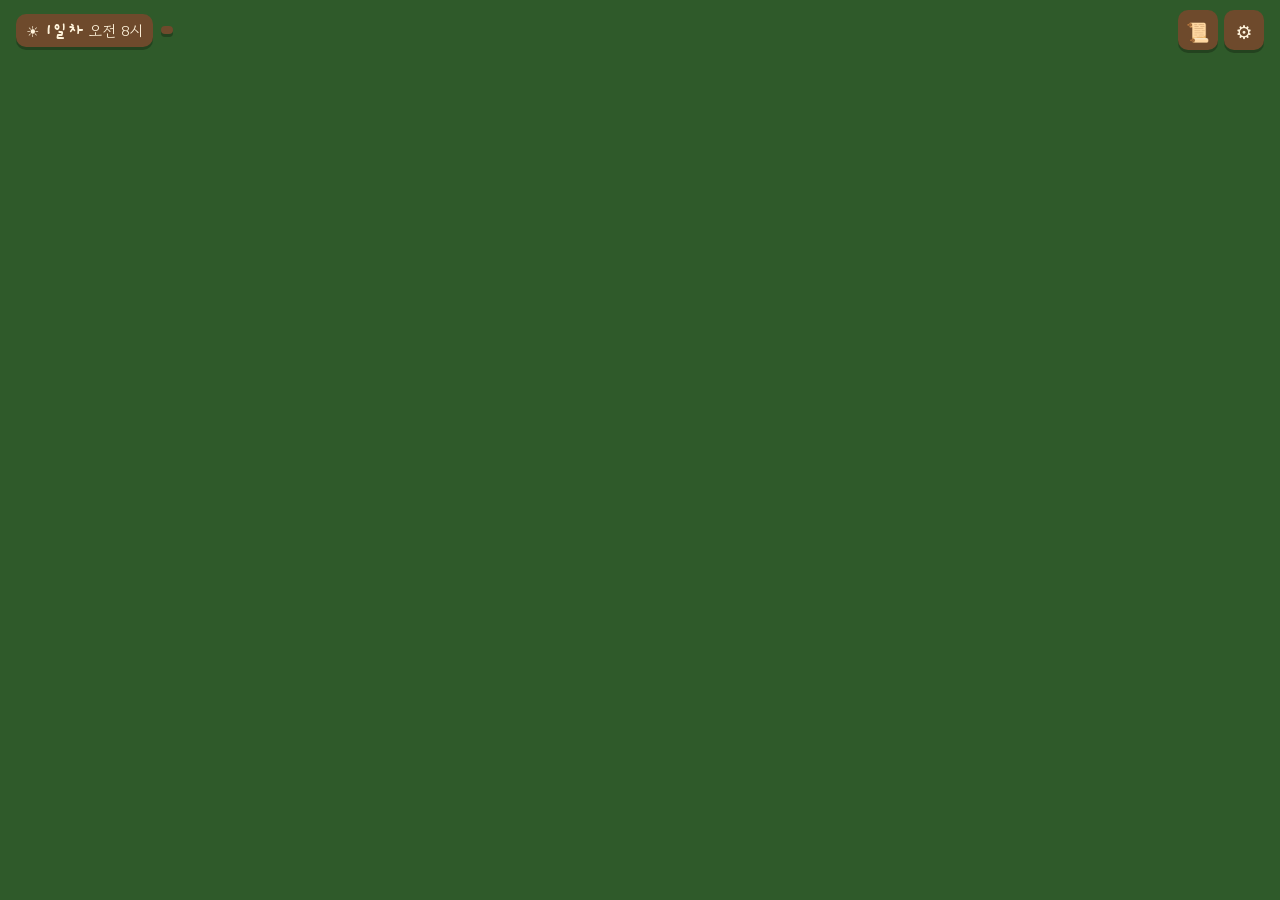
==== commit 0c366c2f: "Add Claude AI mode: 아티팩트에서 Claude로 자연어 대화 claude.ai 아티팩트로 열면 sample 기능으로 Claude에게 묻는다. 주민 성격, 기억, 호감" ====
--- a/index.html
+++ b/index.html
@@ -1,68 +1,109 @@
-<!DOCTYPE html>
+<!doctype html>
 <html lang="ko">
 <head>
-<meta charset="UTF-8">
-<meta name="viewport" content="width=device-width, initial-scale=1, maximum-scale=1, user-scalable=no, viewport-fit=cover">
-<meta name="theme-color" content="#0b1530">
-<meta name="apple-mobile-web-app-capable" content="yes">
-<title>홈런왕 ⚾ 구단주는 4번 타자</title>
+<meta charset="utf-8">
+<meta name="viewport" content="width=device-width, initial-scale=1, viewport-fit=cover">
+<title>사과나무 마을</title>
+<meta name="description" content="API 없이 브라우저에서 돌아가는 AI NPC 마을 게임">
+<link rel="preconnect" href="https://fonts.googleapis.com">
+<link rel="preconnect" href="https://fonts.gstatic.com" crossorigin>
+<link rel="stylesheet" href="https://fonts.googleapis.com/css2?family=Gaegu:wght@700&family=Gowun+Dodum&display=swap">
 <link rel="stylesheet" href="css/style.css">
 </head>
 <body>
-<canvas id="c"></canvas>
-<canvas id="w"></canvas>
+<div id="app">
+  <canvas id="game" aria-label="사과나무 마을 지도. 땅을 누르면 이동하고 주민을 누르면 대화합니다."></canvas>
 
-<!-- 오픈월드 HUD -->
-<div id="whud" class="hidden">
-  <div class="wtop"><div><div id="wclock"></div><div id="wmoney"></div></div><button id="wmenu" aria-label="메뉴">📋</button></div>
-  <canvas id="minimap"></canvas>
-  <div id="wbanner"></div>
-  <button id="wact" class="hidden"></button>
-  <button id="wcar" class="hidden">🚶 내리기</button>
-  <div id="wjoy"><div class="knob"></div></div>
-  <div id="whelp">왼손 드래그: 이동 · 🚪버튼: 들어가기</div>
+  <header id="hud">
+    <div class="clock" aria-live="off"><span id="clockIcon">☀️</span><b id="dayLabel">1일차</b><span id="clockLabel">오전 8시</span></div>
+    <div id="inv" class="inv" aria-label="가방"></div>
+    <div class="hud-btns">
+      <button id="btnJournal" type="button" aria-label="마을 수첩">📜</button>
+      <button id="btnSettings" type="button" aria-label="설정">⚙️</button>
+    </div>
+  </header>
+
+  <div id="toasts" aria-live="polite"></div>
+
+  <section id="chat" class="sheet" hidden aria-label="대화">
+    <div class="chat-head">
+      <div class="portrait" id="chatPortrait">👵</div>
+      <div class="who">
+        <div class="name-row"><span class="name" id="chatName"></span><span class="ai-badge" id="chatAiBadge">규칙 기반 AI</span></div>
+        <div class="meta"><span id="chatRole"></span> · <span id="chatTier"></span> <span id="chatMood"></span></div>
+        <div class="aff"><div class="aff-bar"><i id="chatAff"></i></div><span class="num" id="chatAffNum">0</span></div>
+        <div class="memory" id="chatMemory"></div>
+      </div>
+      <button class="close" id="chatClose" type="button" aria-label="대화 닫기">✕</button>
+    </div>
+    <div class="log" id="chatLog" aria-live="polite"></div>
+    <div class="gift-bar" id="giftBar" hidden></div>
+    <div class="chips" id="chips"></div>
+    <form class="input-row" id="chatForm" autocomplete="off">
+      <input id="chatInput" type="text" maxlength="60" placeholder="하고 싶은 말을 자유롭게 입력하세요" enterkeyhint="send">
+      <button type="submit">보내기</button>
+    </form>
+  </section>
+
+  <section id="journal" class="panel" hidden aria-label="마을 수첩">
+    <div class="panel-head"><h2>마을 수첩</h2><button type="button" class="close" data-close aria-label="닫기">✕</button></div>
+    <div class="tabs" role="tablist">
+      <button type="button" class="tab" role="tab" data-tab="quests">부탁</button>
+      <button type="button" class="tab" role="tab" data-tab="people">주민</button>
+      <button type="button" class="tab" role="tab" data-tab="news">마을 소식</button>
+    </div>
+    <div id="journalBody" class="panel-body"></div>
+  </section>
+
+  <section id="settings" class="panel" hidden aria-label="설정">
+    <div class="panel-head"><h2>설정</h2><button type="button" class="close" data-close aria-label="닫기">✕</button></div>
+    <div class="panel-body">
+      <h3>주민들의 두뇌</h3>
+      <label class="radio"><input type="radio" name="aiMode" id="aiClaude" value="claude">
+        <span><b>Claude AI</b> (추천)<br><small>주민들이 Claude로 생각하고 말해요. 무슨 말이든 알아듣고 매번 새로 대답해요. API 키 없이 claude.ai에서 열었을 때 쓸 수 있고, 처음 한 번 허용을 묻고 내 Claude 사용량을 써요.</small><br><small id="claudeNote" class="note"></small></span></label>
+      <label class="radio"><input type="radio" name="aiMode" id="aiRules" value="rules">
+        <span><b>규칙 기반 AI</b><br><small>정해 둔 낱말 패턴으로 말을 알아듣고 미리 써 둔 대사로 대답해요. 인터넷 없이도 바로 동작하지만, 패턴에 없는 말은 잘 못 알아들어요.</small></span></label>
+      <label class="radio"><input type="radio" name="aiMode" id="aiLlm" value="llm">
+        <span><b>기기 속 LLM</b> (실험)<br><small>작은 언어 모델을 브라우저로 한 번 내려받아 휴대폰·PC 안에서 돌려요. API 키나 서버는 필요 없어요. 게임 규칙은 그대로 두고 말투만 더 자연스러워져요.</small></span></label>
+      <div id="llmBox" class="llm-box" hidden>
+        <label for="modelSelect">모델</label>
+        <select id="modelSelect">
+          <option value="small">가벼운 모델 (약 0.5GB)</option>
+          <option value="large">똑똑한 모델 (약 1.6GB)</option>
+        </select>
+        <p id="llmSupport" class="muted"></p>
+        <button type="button" id="btnLoadModel" class="primary">모델 내려받기</button>
+        <progress id="llmProgress" max="1" value="0" hidden></progress>
+        <p id="llmStatus" class="muted"></p>
+      </div>
+      <h3>저장</h3>
+      <p class="muted">진행 상황은 이 브라우저에 자동으로 저장돼요.</p>
+      <button type="button" id="btnReset" class="danger">처음부터 다시 하기</button>
+    </div>
+  </section>
+
+  <section id="intro" class="panel intro" hidden aria-label="게임 안내">
+    <div class="panel-body">
+      <p class="eyebrow">AI 주민이 사는 마을</p>
+      <h1>사과나무 마을</h1>
+      <p>주민 넷이 저마다의 성격과 하루 일정을 가지고 살아요. 말을 걸면 당신의 이름과 좋아하는 것을 기억하고, 당신이 한 일을 다른 주민에게 소문내기도 해요.</p>
+      <p class="muted">claude.ai에서 열면 주민들이 Claude로 자유롭게 대화해요. 처음 말을 걸 때 Claude 사용을 허용할지 물어요.</p>
+      <ul class="howto">
+        <li><b>이동</b> 땅을 누르세요. 키보드는 방향키나 WASD.</li>
+        <li><b>대화</b> 주민을 누르거나 옆에서 스페이스. 아무 말이나 자유롭게 입력해 보세요.</li>
+        <li><b>줍기</b> 🍎 🪨 🌷 위를 지나가면 가방에 들어가요.</li>
+        <li><b>부탁</b> "부탁할 거 있어?"라고 물어보세요.</li>
+      </ul>
+      <button type="button" id="btnStart" class="primary big">마을로 들어가기</button>
+    </div>
+  </section>
 </div>
 
-<!-- 경기 HUD -->
-<div id="hud" class="hidden">
-  <div class="board">
-    <div class="cell"><span class="lbl">이닝</span><span class="val" id="inning">1회</span></div>
-    <div class="sep"></div>
-    <div class="cell"><span class="lbl" id="scoreLbl">득점</span><span class="val" id="score">0</span></div>
-    <div class="sep"></div>
-    <div class="bso">
-      <span>B</span><div class="dots"><i class="dot b"></i><i class="dot b"></i><i class="dot b"></i></div>
-      <span>S</span><div class="dots"><i class="dot s"></i><i class="dot s"></i></div>
-      <span>O</span><div class="dots"><i class="dot o"></i><i class="dot o"></i></div>
-    </div>
-    <div class="sep"></div>
-    <div class="bases"><i class="base" id="b2"></i><i class="base" id="b3"></i><i class="base" id="b1"></i></div>
-  </div>
-</div>
-<div id="msg"></div>
-<div id="timing"></div>
-<div id="pitchInfo"></div>
-<button id="mute" aria-label="소리 켜기/끄기">🔊</button>
-
-<!-- 화면들 (main.js / career.js 가 채움) -->
-<div id="screen" class="screen center hidden"></div>
-
-<!-- 비주얼 노벨 -->
-<div id="vn" class="hidden">
-  <div class="bg"></div>
-  <div class="portrait hide"></div>
-  <div class="choices"></div>
-  <div class="box"><div class="nametag hidden"></div><div class="text"></div><div class="next">▼</div></div>
-</div>
-
-<script src="assets/characters/manifest.js"></script>
-<script src="js/engine.js"></script>
-<script src="js/music.js"></script>
-<script src="js/portraits.js"></script>
-<script src="js/story.js"></script>
-<script src="js/vn.js"></script>
+<script src="js/data.js"></script>
 <script src="js/world.js"></script>
-<script src="js/game.js"></script>
+<script src="js/brain.js"></script>
+<script src="js/llm.js"></script>
+<script src="js/claude-ai.js"></script>
 <script src="js/main.js"></script>
 </body>
 </html>
--- a/css/style.css
+++ b/css/style.css
@@ -1,280 +1,226 @@
-* { box-sizing: border-box; margin: 0; padding: 0; -webkit-tap-highlight-color: transparent; }
+/* 배치: 지도 캔버스가 화면 전체, 위에 나무 간판 같은 HUD, 아래에서 올라오는 대화창 */
 :root {
-  --bg: #0b1530; --panel: #13214a; --panel2: #0d1734; --line: rgba(255,255,255,.12);
-  --text: #eef2ff; --muted: #9fb0d4; --gold: #ffd54a; --red: #e5484d; --pink: #ff7aa8; --green: #4ade80; --blue: #6bc5ff;
-}
-html, body {
-  width: 100%; height: 100%; overflow: hidden; background: var(--bg);
-  font-family: -apple-system, BlinkMacSystemFont, "Apple SD Gothic Neo", "Noto Sans KR", "Malgun Gothic", sans-serif;
-  color: var(--text); user-select: none; -webkit-user-select: none;
-}
-canvas#c { position: fixed; inset: 0; width: 100%; height: 100%; display: block; touch-action: none; }
-button { font-family: inherit; }
-
-/* ---------- 경기 HUD ---------- */
+  --bg: #2f5a2a;
+  --panel: #fbfcf6;
+  --panel-2: #edf2e3;
+  --ink: #1f2a1c;
+  --muted: #5c6a55;
+  --line: #d2dbc4;
+  --apple: #c8382c;
+  --apple-ink: #ffffff;
+  --leaf: #3f7a35;
+  --wood: #6e4a2c;
+  --wood-ink: #fff4dc;
+  --warn: #b26a00;
+  --shadow: 0 10px 30px rgba(25, 35, 15, 0.28);
+  --font-display: "Gaegu", "Gowun Dodum", "Apple SD Gothic Neo", "Malgun Gothic", system-ui, sans-serif;
+  --font-body: "Gowun Dodum", "Apple SD Gothic Neo", "Malgun Gothic", system-ui, sans-serif;
+  --kb: 0px;
+  --hud-h: 60px;
+}
+@media (prefers-color-scheme: dark) {
+  :root:not([data-theme="light"]) {
+    --bg: #142411; --panel: #182016; --panel-2: #222d1f; --ink: #e6eedd; --muted: #a0b097; --line: #33412e;
+    --apple: #ff6a55; --apple-ink: #1b0d0a; --leaf: #8bc46f; --wood: #4a3220; --wood-ink: #ffe9c4; --warn: #ffb74d;
+    --shadow: 0 10px 30px rgba(0, 0, 0, 0.5); color-scheme: dark;
+  }
+}
+:root[data-theme="dark"] {
+  --bg: #142411; --panel: #182016; --panel-2: #222d1f; --ink: #e6eedd; --muted: #a0b097; --line: #33412e;
+  --apple: #ff6a55; --apple-ink: #1b0d0a; --leaf: #8bc46f; --wood: #4a3220; --wood-ink: #ffe9c4; --warn: #ffb74d;
+  --shadow: 0 10px 30px rgba(0, 0, 0, 0.5); color-scheme: dark;
+}
+
+* { box-sizing: border-box; }
+[hidden] { display: none !important; }
+html, body { height: 100%; margin: 0; }
+body { background: var(--bg); color: var(--ink); font-family: var(--font-body); font-size: 15px; overflow: hidden; -webkit-tap-highlight-color: transparent; }
+button, input, select { font: inherit; color: inherit; }
+button { cursor: pointer; }
+:focus-visible { outline: 3px solid var(--apple); outline-offset: 2px; }
+
+#app { position: fixed; inset: 0; overflow: hidden; }
+#game { position: absolute; inset: 0; width: 100%; height: 100%; display: block; touch-action: none; }
+
+/* ---------- HUD ---------- */
 #hud {
-  position: fixed; left: 0; right: 0; top: 0; pointer-events: none;
-  padding: calc(env(safe-area-inset-top) + 8px) 10px 0; display: flex; justify-content: center;
-  transition: opacity .2s;
-}
-#hud.hidden { opacity: 0; }
-.board {
-  display: flex; align-items: center; gap: 11px; padding: 7px 12px;
-  background: rgba(8, 14, 32, .8); border: 1px solid var(--line);
-  border-radius: 14px; box-shadow: 0 4px 16px rgba(0,0,0,.35);
-}
-.cell { display: flex; flex-direction: column; align-items: center; line-height: 1.1; }
-.cell .lbl { font-size: 10px; color: var(--muted); letter-spacing: .3px; white-space: nowrap; }
-.cell .val { font-size: 19px; font-weight: 800; font-variant-numeric: tabular-nums; white-space: nowrap; }
-#score { color: var(--gold); }
-.sep { width: 1px; align-self: stretch; background: var(--line); }
-.bso { display: grid; grid-template-columns: auto auto; gap: 2px 5px; align-items: center; font-size: 10px; font-weight: 700; }
-.bso .dots { display: flex; gap: 3px; }
-.dot { width: 9px; height: 9px; border-radius: 50%; background: rgba(255,255,255,.15); }
-.dot.b.on { background: #4ade80; box-shadow: 0 0 6px #4ade80; }
-.dot.s.on { background: #facc15; box-shadow: 0 0 6px #facc15; }
-.dot.o.on { background: #f87171; box-shadow: 0 0 6px #f87171; }
-.bases { width: 40px; height: 40px; position: relative; }
-.base { position: absolute; width: 13px; height: 13px; transform: rotate(45deg); background: rgba(255,255,255,.15); border: 1px solid rgba(255,255,255,.3); }
-.base.on { background: var(--gold); border-color: #fff3c0; box-shadow: 0 0 8px var(--gold); }
-#b1 { right: 2px; top: 14px; } #b2 { left: 13px; top: 2px; } #b3 { left: 2px; top: 14px; }
-
-#pitchInfo {
-  position: fixed; left: 0; right: 0; bottom: calc(env(safe-area-inset-bottom) + 16px);
-  text-align: center; pointer-events: none; font-size: 15px; font-weight: 800;
-  color: #e6edff; text-shadow: 0 1px 4px rgba(0,0,0,.9); opacity: 0; transition: opacity .15s;
-}
-#pitchInfo.show { opacity: 1; }
-#msg {
-  position: fixed; left: 0; right: 0; top: 33%; text-align: center; pointer-events: none;
-  font-size: 46px; font-weight: 900; letter-spacing: -1px; opacity: 0; z-index: 3;
-  text-shadow: 0 3px 0 rgba(0,0,0,.35), 0 0 24px rgba(0,0,0,.5);
-}
-#msg small { display: block; font-size: 18px; font-weight: 700; letter-spacing: 0; margin-top: 4px; color: #fff; }
-#msg.pop { animation: pop 1.5s ease-out forwards; }
-@keyframes pop {
-  0% { opacity: 0; transform: scale(.4); } 12% { opacity: 1; transform: scale(1.12); }
-  22% { transform: scale(1); } 80% { opacity: 1; } 100% { opacity: 0; transform: translateY(-14px); }
-}
-#timing {
-  position: fixed; left: 0; right: 0; top: 47%; text-align: center; pointer-events: none;
-  font-size: 17px; font-weight: 800; opacity: 0; text-shadow: 0 1px 4px rgba(0,0,0,.8); z-index: 3;
-}
-#timing.pop { animation: fade 1.1s ease-out forwards; }
-@keyframes fade { 0% { opacity: 0; } 10% { opacity: 1; } 75% { opacity: 1; } 100% { opacity: 0; } }
-
-#mute {
-  position: fixed; right: 10px; bottom: calc(env(safe-area-inset-bottom) + 10px);
-  width: 40px; height: 40px; border-radius: 50%; border: 1px solid var(--line);
-  background: rgba(8,14,32,.6); color: #fff; font-size: 18px; cursor: pointer; z-index: 40;
-}
-
-/* ---------- 공통 화면 ---------- */
-.screen {
-  position: fixed; inset: 0; z-index: 10; display: flex; justify-content: center;
-  overflow-y: auto; -webkit-overflow-scrolling: touch;
-  padding: calc(env(safe-area-inset-top) + 14px) 14px calc(env(safe-area-inset-bottom) + 24px);
-  background: rgba(5, 10, 25, .7); backdrop-filter: blur(3px);
-}
-.screen.hidden { display: none; }
-.screen.center { align-items: center; }
-.wrap { width: 100%; max-width: 420px; margin: auto 0; }
-.card {
-  background: linear-gradient(180deg, #16244a, #0d1734); border-radius: 20px;
-  border: 1px solid var(--line); box-shadow: 0 14px 36px rgba(0,0,0,.45); padding: 18px;
-}
-.card + .card { margin-top: 12px; }
-h1.logo { font-size: 44px; font-weight: 900; letter-spacing: -1.5px; text-align: center; line-height: 1.05; }
-h1.logo span { color: var(--gold); }
-.tagline { text-align: center; color: var(--muted); font-size: 14px; margin: 8px 0 18px; }
-h2 { font-size: 22px; font-weight: 900; }
-h3 { font-size: 13px; color: var(--muted); font-weight: 700; margin-bottom: 8px; letter-spacing: .3px; }
-.btn {
-  display: block; width: 100%; padding: 14px; font-size: 17px; font-weight: 800; color: #1b1300; cursor: pointer;
-  border: none; border-radius: 14px; background: linear-gradient(180deg, #ffe27a, #ffb820);
-  box-shadow: 0 4px 0 #b97a00, 0 6px 14px rgba(0,0,0,.3); text-align: center;
-}
-.btn:active { transform: translateY(3px); box-shadow: 0 1px 0 #b97a00; }
-.btn.sub { background: linear-gradient(180deg, #2b3e74, #1f2f5c); color: #fff; box-shadow: 0 4px 0 #111b38, 0 6px 14px rgba(0,0,0,.3); }
-.btn.pink { background: linear-gradient(180deg, #ff9cc0, #ff6b9e); color: #3a0018; box-shadow: 0 4px 0 #b13b67, 0 6px 14px rgba(0,0,0,.3); }
-.btn.ghost { background: transparent; color: var(--muted); box-shadow: none; border: 1px solid var(--line); }
-.btn small { display: block; font-size: 12px; font-weight: 600; opacity: .8; margin-top: 2px; }
-.btn[disabled] { opacity: .4; pointer-events: none; }
-.stack > * + * { margin-top: 10px; }
-.row { display: flex; gap: 10px; }
-.row > * { flex: 1; }
-.muted { color: var(--muted); }
-.small { font-size: 13px; }
-.howto { text-align: left; font-size: 14px; line-height: 1.65; color: #dbe4ff; background: rgba(255,255,255,.05); border-radius: 12px; padding: 12px 14px; }
-.howto b { color: var(--gold); }
-input.name {
-  width: 100%; padding: 13px 14px; font-size: 18px; font-weight: 700; border-radius: 12px; border: 1px solid var(--line);
-  background: rgba(255,255,255,.07); color: #fff; outline: none; font-family: inherit; text-align: center;
-  user-select: text; -webkit-user-select: text;
-}
-
-/* ---------- 결과 / 통계 ---------- */
-.stats { display: grid; grid-template-columns: 1fr 1fr; gap: 8px; margin: 12px 0 16px; }
-.stat { background: rgba(255,255,255,.06); border-radius: 12px; padding: 10px 6px; text-align: center; }
-.stat .k { font-size: 12px; color: var(--muted); }
-.stat .v { font-size: 22px; font-weight: 800; margin-top: 2px; }
-.stat.big { grid-column: 1 / -1; }
-.stat.big .v { font-size: 38px; color: var(--gold); }
-
-/* ---------- 커리어 허브 ---------- */
-.hub-head { display: flex; align-items: center; justify-content: space-between; margin-bottom: 12px; }
-.hub-head .week { font-size: 24px; font-weight: 900; }
-.hub-head .week small { display: block; font-size: 12px; color: var(--muted); font-weight: 600; }
-.pill { display: inline-flex; align-items: center; gap: 4px; padding: 5px 10px; border-radius: 99px; background: rgba(255,255,255,.08); font-size: 13px; font-weight: 700; }
-.bars { display: grid; grid-template-columns: 58px 1fr 50px; gap: 7px 8px; align-items: center; font-size: 13px; }
-.bars .bar { height: 10px; border-radius: 99px; background: rgba(255,255,255,.08); overflow: hidden; }
-.bars .bar i { display: block; height: 100%; border-radius: 99px; transition: width .5s; }
-.bars .num { text-align: right; font-weight: 800; font-variant-numeric: tabular-nums; }
-.grade { display: inline-block; width: 20px; text-align: center; font-weight: 900; }
-.chips { display: flex; flex-wrap: wrap; gap: 6px; margin-top: 10px; }
-.girls { display: grid; grid-template-columns: repeat(3, 1fr); gap: 8px; }
-.girl { background: rgba(255,255,255,.05); border-radius: 14px; padding: 6px 4px 8px; text-align: center; position: relative; }
-.girl .face { width: 64px; height: 64px; margin: 0 auto; border-radius: 50%; overflow: hidden; background: rgba(255,255,255,.08); }
-.girl .face svg { width: 100%; height: 100%; }
-.girl .nm { font-size: 13px; font-weight: 800; margin-top: 4px; }
-.girl .lv { font-size: 11px; color: var(--pink); font-weight: 700; }
-.girl .hearts { font-size: 11px; letter-spacing: -1px; }
-.girl .bomb { position: absolute; right: 4px; top: 2px; font-size: 18px; animation: wob 1s infinite; }
-.girl.unknown .face { filter: brightness(0) opacity(.35); }
-@keyframes wob { 50% { transform: rotate(12deg) scale(1.1); } }
-.actions { display: grid; grid-template-columns: 1fr 1fr; gap: 8px; }
-.act {
-  border: 1px solid var(--line); background: rgba(255,255,255,.06); color: #fff; border-radius: 14px;
-  padding: 11px 8px; text-align: left; cursor: pointer; font-size: 15px; font-weight: 800; line-height: 1.2;
-}
-.act small { display: block; font-size: 11px; color: var(--muted); font-weight: 600; margin-top: 3px; }
-.act:active { background: rgba(255,255,255,.14); }
-.act.date { border-color: rgba(255,122,168,.5); background: rgba(255,122,168,.1); }
-.act.match { grid-column: 1 / -1; background: linear-gradient(180deg, #ffe27a, #ffb820); color: #1b1300; border: none; text-align: center; font-size: 17px; }
-.act.match small { color: #5a4200; }
-.slots { display: flex; gap: 5px; }
-.slots i { width: 22px; height: 6px; border-radius: 4px; background: var(--gold); }
-.slots i.used { background: rgba(255,255,255,.15); }
-table.stand { width: 100%; border-collapse: collapse; font-size: 13px; font-variant-numeric: tabular-nums; }
-table.stand th { color: var(--muted); font-weight: 600; font-size: 11px; text-align: right; padding: 3px 4px; }
-table.stand td { padding: 5px 4px; text-align: right; border-top: 1px solid rgba(255,255,255,.06); }
-table.stand td:first-child, table.stand th:first-child { text-align: left; }
-table.stand tr.me td { color: var(--gold); font-weight: 800; }
-.tdot { display: inline-block; width: 8px; height: 8px; border-radius: 50%; margin-right: 6px; }
-.linescore { width: 100%; border-collapse: collapse; font-size: 12px; font-variant-numeric: tabular-nums; margin: 8px 0; }
-.linescore td, .linescore th { text-align: center; padding: 4px 2px; border-top: 1px solid rgba(255,255,255,.06); }
-.linescore th { color: var(--muted); font-weight: 600; }
-.linescore td:first-child { text-align: left; font-weight: 800; white-space: nowrap; }
-.linescore td.r { color: var(--gold); font-weight: 900; }
-.linescore td.cur { background: rgba(255,213,74,.15); }
-.sitcard { text-align: center; }
-.sitcard .big { font-size: 28px; font-weight: 900; margin: 6px 0; }
-.sitcard .chance { color: var(--pink); font-weight: 800; }
-.log { font-size: 13px; line-height: 1.7; color: #dbe4ff; max-height: 150px; overflow-y: auto; }
+  position: absolute; top: 0; left: 0; right: 0; z-index: 5;
+  display: flex; align-items: center; gap: 8px; flex-wrap: wrap;
+  padding-top: calc(env(safe-area-inset-top, 0px) + 10px);
+  padding-left: max(16px, env(safe-area-inset-left, 0px));
+  padding-right: max(16px, env(safe-area-inset-right, 0px));
+  pointer-events: none;
+}
+#hud > * { pointer-events: auto; }
+.clock, .inv, .hud-btns button {
+  background: var(--wood); color: var(--wood-ink);
+  border-radius: 10px; box-shadow: 0 3px 0 rgba(0, 0, 0, 0.25);
+}
+.clock { display: flex; align-items: center; gap: 6px; padding: 6px 10px; font-variant-numeric: tabular-nums; white-space: nowrap; }
+.clock b { font-family: var(--font-display); font-size: 18px; line-height: 1; }
+.inv { display: flex; gap: 2px; padding: 4px 6px; flex-wrap: wrap; }
+.inv-item { display: inline-flex; align-items: center; gap: 2px; padding: 2px 4px; font-variant-numeric: tabular-nums; }
+.inv-item b { font-size: 13px; min-width: 1ch; }
+.inv-item.empty { opacity: 0.45; }
+.hud-btns { margin-left: auto; display: flex; gap: 6px; }
+/* 좁은 화면: 첫 줄은 시계와 버튼, 둘째 줄은 가방 */
+@media (max-width: 639px) { .inv { order: 3; } .hud-btns { order: 2; } }
+.hud-btns button { border: 0; width: 40px; height: 40px; font-size: 19px; position: relative; }
+.hud-btns button.ping::after {
+  content: ""; position: absolute; top: 4px; right: 4px; width: 9px; height: 9px; border-radius: 50%;
+  background: var(--apple); box-shadow: 0 0 0 2px var(--wood);
+}
+
+#toasts {
+  position: absolute; z-index: 20; left: 50%; transform: translateX(-50%);
+  top: calc(var(--hud-h) + 8px);
+  display: flex; flex-direction: column; align-items: center; gap: 6px; pointer-events: none; width: min(92vw, 420px);
+}
 .toast {
-  position: fixed; left: 50%; top: calc(env(safe-area-inset-top) + 16px); transform: translateX(-50%);
-  background: rgba(10,18,40,.95); border: 1px solid var(--line); border-radius: 14px; padding: 10px 16px;
-  font-size: 14px; font-weight: 700; z-index: 60; animation: toast 2.4s forwards; white-space: nowrap; pointer-events: none;
-}
-@keyframes toast { 0% { opacity: 0; transform: translate(-50%, -10px); } 10%, 85% { opacity: 1; transform: translate(-50%, 0); } 100% { opacity: 0; } }
-.gain { color: var(--green); font-weight: 800; }
-.loss { color: #ff8a7a; font-weight: 800; }
-.places { display: grid; grid-template-columns: 1fr 1fr; gap: 8px; }
-
-/* ---------- 비주얼 노벨 ---------- */
-#vn { position: fixed; inset: 0; z-index: 30; overflow: hidden; }
-#vn.hidden { display: none; }
-#vn .bg { position: absolute; inset: 0; transition: background .5s; }
-#vn .bg::after { content: ''; position: absolute; inset: 0; background: radial-gradient(ellipse at 50% 30%, transparent 40%, rgba(0,0,0,.45)); }
-#vn .portrait {
-  position: absolute; left: 50%; bottom: 150px; width: min(92vw, 400px); transform: translateX(-50%);
-  transition: opacity .25s, transform .25s; filter: drop-shadow(0 10px 24px rgba(0,0,0,.4));
-}
-#vn .portrait.hide { opacity: 0; transform: translate(-50%, 16px); }
-#vn .portrait svg { width: 100%; height: auto; display: block; }
-#vn .box {
-  position: absolute; left: 10px; right: 10px; bottom: calc(env(safe-area-inset-bottom) + 12px);
-  max-width: 460px; margin: 0 auto; min-height: 140px;
-  background: rgba(12, 18, 40, .9); border: 2px solid rgba(255,255,255,.18); border-radius: 18px;
-  padding: 22px 18px 16px; font-size: 16px; line-height: 1.65; box-shadow: 0 8px 30px rgba(0,0,0,.5);
-}
-#vn .nametag {
-  position: absolute; top: -15px; left: 16px; padding: 4px 14px; border-radius: 10px; font-size: 14px; font-weight: 900;
-  background: var(--pink); color: #2a0012;
-}
-#vn .nametag.hidden { display: none; }
-#vn .next { position: absolute; right: 14px; bottom: 8px; font-size: 12px; color: var(--muted); animation: blink 1s infinite; }
-@keyframes blink { 50% { opacity: .2; } }
-#vn .choices { position: absolute; left: 16px; right: 16px; bottom: calc(env(safe-area-inset-bottom) + 172px); max-width: 440px; margin: 0 auto; }
-#vn .choices button {
-  display: block; width: 100%; margin-top: 8px; padding: 13px 14px; border-radius: 14px; font-size: 15px; font-weight: 800;
-  background: rgba(255,255,255,.93); color: #23163a; border: none; cursor: pointer; box-shadow: 0 4px 14px rgba(0,0,0,.3);
-}
-#vn .choices button:active { transform: scale(.98); }
-#vn .heart { position: absolute; pointer-events: none; font-size: 26px; animation: heart 1.2s ease-out forwards; z-index: 2; }
-@keyframes heart { 0% { opacity: 0; transform: translateY(0) scale(.5); } 20% { opacity: 1; transform: scale(1.2); } 100% { opacity: 0; transform: translateY(-120px) scale(1); } }
-#vn .title-card {
-  position: absolute; inset: 0; display: flex; flex-direction: column; align-items: center; justify-content: center; text-align: center;
-  font-size: 30px; font-weight: 900; padding: 20px; text-shadow: 0 2px 10px rgba(0,0,0,.5);
-}
-#vn .title-card small { font-size: 15px; font-weight: 600; margin-top: 10px; color: #ffe; }
-
-/* ---------- 오픈월드 ---------- */
-canvas#w { position: fixed; inset: 0; width: 100%; height: 100%; display: none; touch-action: none; z-index: 4; }
-body.in-world canvas#w { display: block; }
-body.in-world #mute { bottom: auto; top: calc(env(safe-area-inset-top) + 64px); right: 10px; width: 36px; height: 36px; font-size: 15px; }
-#whud { position: fixed; inset: 0; pointer-events: none; z-index: 6; }
-#whud.hidden { display: none; }
-#whud .wtop {
-  position: absolute; left: 10px; right: 10px; top: calc(env(safe-area-inset-top) + 8px);
-  display: flex; justify-content: space-between; align-items: flex-start; gap: 8px;
-}
-#whud .wtop > div { background: rgba(8,14,32,.82); border: 1px solid var(--line); border-radius: 14px; padding: 7px 12px; font-size: 13px; line-height: 1.5; }
-#wclock b { color: var(--gold); }
-#wmoney { font-size: 12px; color: #dbe4ff; }
-#wmenu { pointer-events: auto; width: 46px; height: 46px; border-radius: 14px; border: 1px solid var(--line); background: rgba(8,14,32,.82); font-size: 22px; cursor: pointer; }
-#minimap {
-  position: absolute; right: 10px; top: calc(env(safe-area-inset-top) + 106px); width: 110px; height: 110px;
-  border-radius: 14px; border: 2px solid rgba(255,255,255,.25); box-shadow: 0 4px 14px rgba(0,0,0,.4);
-}
-#wbanner {
-  position: absolute; left: 50%; top: calc(env(safe-area-inset-top) + 74px); transform: translateX(-50%);
-  background: linear-gradient(180deg, #ffe27a, #ffb820); color: #1b1300; font-weight: 900; font-size: 14px;
-  padding: 8px 16px; border-radius: 99px; display: none; white-space: nowrap; animation: blink 1.4s infinite;
-}
-#wbanner.on { display: block; }
-#wact {
-  position: absolute; right: 14px; bottom: calc(env(safe-area-inset-bottom) + 70px); pointer-events: auto;
-  padding: 16px 20px; border-radius: 18px; border: none; font-size: 16px; font-weight: 900; color: #1b1300; cursor: pointer;
-  background: linear-gradient(180deg, #ffe27a, #ffb820); box-shadow: 0 4px 0 #b97a00, 0 8px 18px rgba(0,0,0,.4); max-width: 60vw;
-}
-#wcar {
-  position: absolute; right: 14px; bottom: calc(env(safe-area-inset-bottom) + 14px); pointer-events: auto;
-  padding: 10px 14px; border-radius: 14px; border: 1px solid var(--line); background: rgba(8,14,32,.85); color: #fff; font-weight: 800; font-size: 14px; cursor: pointer;
-}
-#wact.hidden, #wcar.hidden { display: none; }
-#wjoy { position: fixed; width: 110px; height: 110px; border-radius: 50%; border: 2px solid rgba(255,255,255,.35); background: rgba(255,255,255,.08); display: none; }
-#wjoy.on { display: block; }
-#wjoy .knob { position: absolute; left: 33px; top: 33px; width: 44px; height: 44px; border-radius: 50%; background: rgba(255,255,255,.7); }
-#whelp { position: absolute; left: 12px; bottom: calc(env(safe-area-inset-bottom) + 14px); font-size: 11px; color: rgba(255,255,255,.7); text-shadow: 0 1px 3px #000; }
-.herocard .face { width: 76px; height: 86px; border-radius: 14px; overflow: hidden; background: rgba(255,255,255,.08); }
-.herocard .face svg, .herocard .face img { width: 100%; height: auto; display: block; }
-.girls.five { grid-template-columns: repeat(3, 1fr); }
-.girl .face img { width: 100%; height: auto; }
-
-/* ---------- 투수 모드 ---------- */
-#pitchUI {
-  position: fixed; left: 0; right: 0; bottom: calc(env(safe-area-inset-bottom) + 60px); z-index: 8; text-align: center; pointer-events: auto;
-}
-#pitchUI.hidden { display: none; }
-#pitchUI .ptitle { font-size: 15px; font-weight: 900; text-shadow: 0 1px 4px #000; margin-bottom: 8px; }
-#pitchUI .ptypes { display: flex; flex-wrap: wrap; justify-content: center; gap: 6px; padding: 0 10px; }
-#pitchUI button { padding: 9px 12px; border-radius: 12px; border: 1px solid var(--line); background: rgba(8,14,32,.85); color: #fff; font-weight: 800; font-size: 14px; cursor: pointer; }
-#pitchUI button.on { background: linear-gradient(180deg, #ffe27a, #ffb820); color: #1b1300; }
-
-/* ---------- 도루 ---------- */
-.steal .light { width: 110px; height: 110px; margin: 16px auto; border-radius: 50%; background: #e5484d; box-shadow: 0 0 30px #e5484d; transition: background .05s; }
-.steal .light.go { background: #4ade80; box-shadow: 0 0 40px #4ade80; }
-.herocard .face { height: 92px; }
-.girl .face svg { width: 100%; height: 100%; }
-#vn .portrait { width: min(88vw, 380px); bottom: 120px; }
+  background: var(--panel); color: var(--ink); border: 1px solid var(--line);
+  padding: 7px 14px; border-radius: 999px; box-shadow: var(--shadow); font-size: 14px;
+  animation: pop 0.25s ease-out; transition: opacity 0.4s, transform 0.4s; text-align: center;
+}
+.toast.out { opacity: 0; transform: translateY(-6px); }
+@keyframes fade { from { opacity: 0; } }
+@keyframes pop { from { transform: translateY(-8px) scale(0.96); opacity: 0; } }
+
+/* ---------- 대화창 ---------- */
+.sheet {
+  position: absolute; z-index: 10; left: 0; right: 0; bottom: var(--kb);
+  margin: 0 auto; width: 100%; max-width: 560px;
+  height: min(60%, 540px); min-height: 320px;
+  display: flex; flex-direction: column;
+  background: var(--panel); color: var(--ink);
+  border-radius: 18px 18px 0 0; box-shadow: var(--shadow);
+  padding-bottom: env(safe-area-inset-bottom, 0px);
+  animation: rise 0.22s ease-out;
+}
+@keyframes rise { from { transform: translateY(30px); opacity: 0; } }
+@media (min-width: 700px) { .sheet { bottom: calc(16px + var(--kb)); border-radius: 18px; } }
+
+.chat-head {
+  display: flex; gap: 12px; align-items: flex-start;
+  padding: 14px max(16px, env(safe-area-inset-right, 0px)) 10px max(16px, env(safe-area-inset-left, 0px));
+  border-bottom: 1px solid var(--line);
+}
+.portrait {
+  --npc: var(--leaf);
+  flex: none; width: 52px; height: 52px; border-radius: 14px; font-size: 32px;
+  display: grid; place-items: center; background: var(--panel-2);
+  box-shadow: inset 0 -4px 0 var(--npc);
+}
+.who { flex: 1; min-width: 0; display: flex; flex-direction: column; gap: 3px; }
+.name-row { display: flex; align-items: center; gap: 8px; flex-wrap: wrap; }
+.name { font-family: var(--font-display); font-size: 22px; line-height: 1; }
+.ai-badge { font-size: 11px; letter-spacing: 0.02em; padding: 2px 7px; border-radius: 999px; background: var(--panel-2); color: var(--leaf); border: 1px solid var(--line); }
+.meta { font-size: 13px; color: var(--muted); }
+.memory { font-size: 12px; color: var(--muted); white-space: nowrap; overflow: hidden; text-overflow: ellipsis; }
+.aff { display: flex; align-items: center; gap: 8px; }
+.aff-bar { position: relative; flex: 1; max-width: 200px; height: 7px; border-radius: 4px; background: var(--panel-2); border: 1px solid var(--line); overflow: hidden; }
+.aff-bar::before { content: ""; position: absolute; left: 50%; top: 0; bottom: 0; width: 1px; background: var(--muted); opacity: 0.6; }
+.aff-bar i { position: absolute; top: 0; bottom: 0; background: var(--leaf); transition: left 0.4s, width 0.4s; }
+.aff-bar i.neg { background: var(--apple); }
+.aff .num { font-size: 12px; color: var(--muted); font-variant-numeric: tabular-nums; min-width: 3ch; }
+.close { flex: none; border: 0; background: var(--panel-2); width: 34px; height: 34px; border-radius: 10px; font-size: 15px; }
+
+.log {
+  flex: 1; overflow-y: auto; padding: 12px max(16px, env(safe-area-inset-right, 0px)) 8px max(16px, env(safe-area-inset-left, 0px));
+  display: flex; flex-direction: column; gap: 8px; overscroll-behavior: contain;
+}
+.msg { max-width: 82%; padding: 9px 13px; border-radius: 16px; line-height: 1.5; word-break: keep-all; overflow-wrap: anywhere; }
+.msg.npc { align-self: flex-start; background: var(--panel-2); border-bottom-left-radius: 4px; }
+.msg.me { align-self: flex-end; background: var(--apple); color: var(--apple-ink); border-bottom-right-radius: 4px; }
+.msg.sys { align-self: center; font-size: 13px; color: var(--muted); padding: 2px 8px; }
+.dots { display: inline-flex; gap: 4px; padding: 4px 0; }
+.dots i { width: 6px; height: 6px; border-radius: 50%; background: var(--muted); animation: blink 1s infinite; }
+.dots i:nth-child(2) { animation-delay: 0.15s; } .dots i:nth-child(3) { animation-delay: 0.3s; }
+@keyframes blink { 0%, 100% { opacity: 0.25; } 50% { opacity: 1; } }
+
+.chips, .gift-bar {
+  display: flex; gap: 6px; overflow-x: auto; scrollbar-width: none;
+  padding: 6px max(16px, env(safe-area-inset-right, 0px)) 6px max(16px, env(safe-area-inset-left, 0px));
+}
+.chips::-webkit-scrollbar, .gift-bar::-webkit-scrollbar { display: none; }
+.chip, .gift {
+  flex: none; border: 1px solid var(--line); background: var(--panel); border-radius: 999px;
+  padding: 6px 12px; font-size: 14px; white-space: nowrap;
+}
+.chip:hover, .gift:hover { border-color: var(--leaf); }
+.gift { background: var(--panel-2); }
+.gift.cancel { color: var(--muted); }
+.gift-bar { border-top: 1px dashed var(--line); }
+
+.input-row {
+  display: flex; gap: 8px;
+  padding: 6px max(16px, env(safe-area-inset-right, 0px)) 12px max(16px, env(safe-area-inset-left, 0px));
+}
+.input-row input {
+  flex: 1; min-width: 0; border: 1px solid var(--line); background: var(--panel-2);
+  border-radius: 12px; padding: 10px 12px; font-size: 16px;
+}
+.input-row button, .primary {
+  border: 0; border-radius: 12px; padding: 10px 16px; background: var(--leaf); color: var(--panel); font-weight: 700;
+}
+
+/* ---------- 패널 ---------- */
+.panel {
+  position: absolute; z-index: 15; left: 50%; transform: translateX(-50%);
+  top: calc(var(--hud-h) + 8px);
+  width: min(560px, calc(100% - 32px)); max-height: calc(100% - var(--hud-h) - 24px - env(safe-area-inset-bottom, 0px));
+  display: flex; flex-direction: column;
+  background: var(--panel); color: var(--ink); border-radius: 18px; box-shadow: var(--shadow);
+  animation: fade 0.2s ease-out;
+}
+.panel-head { display: flex; align-items: center; justify-content: space-between; padding: 14px 16px 6px; }
+.panel h2 { margin: 0; font-family: var(--font-display); font-size: 26px; font-weight: 700; }
+.panel h3 { margin: 18px 0 8px; font-size: 13px; letter-spacing: 0.06em; color: var(--muted); }
+.panel-body { overflow-y: auto; padding: 4px 16px 18px; }
+.tabs { display: flex; gap: 4px; padding: 0 16px 8px; border-bottom: 1px solid var(--line); }
+.tab { border: 0; background: none; padding: 6px 12px; border-radius: 8px; color: var(--muted); }
+.tab[aria-selected="true"] { background: var(--panel-2); color: var(--ink); font-weight: 700; }
+
+.list { list-style: none; margin: 8px 0 0; padding: 0; display: flex; flex-direction: column; }
+.row { display: flex; gap: 12px; align-items: flex-start; padding: 12px 0; border-bottom: 1px solid var(--line); }
+.row:last-child { border-bottom: 0; }
+.row .face { font-size: 28px; line-height: 1; flex: none; width: 36px; text-align: center; }
+.row .grow { flex: 1; min-width: 0; }
+.row p { margin: 4px 0 0; font-size: 13px; color: var(--muted); line-height: 1.5; }
+.aff.small { margin-top: 5px; }
+.muted { color: var(--muted); font-size: 13px; }
+.pill { flex: none; font-size: 12px; padding: 3px 9px; border-radius: 999px; background: var(--panel-2); border: 1px solid var(--line); white-space: nowrap; font-variant-numeric: tabular-nums; }
+.pill.ok { color: var(--leaf); border-color: var(--leaf); }
+.pill.warn { color: var(--warn); border-color: var(--warn); }
+.empty-note { color: var(--muted); line-height: 1.6; margin: 16px 0; }
+.news { list-style: none; padding: 0; margin: 8px 0 0; display: flex; flex-direction: column; gap: 14px; }
+.news .when { font-size: 12px; color: var(--muted); margin-bottom: 4px; font-variant-numeric: tabular-nums; }
+.news p { margin: 2px 0; font-size: 14px; line-height: 1.5; }
+
+.radio { display: flex; gap: 10px; align-items: flex-start; padding: 10px 12px; border: 1px solid var(--line); border-radius: 12px; margin-bottom: 8px; cursor: pointer; }
+.radio input { margin-top: 4px; accent-color: var(--leaf); }
+.radio small { color: var(--muted); line-height: 1.5; }
+.radio .note { color: var(--leaf); }
+.llm-box { display: flex; flex-direction: column; gap: 8px; padding: 12px; background: var(--panel-2); border-radius: 12px; }
+.llm-box select { padding: 8px; border-radius: 10px; border: 1px solid var(--line); background: var(--panel); }
+.llm-box progress { width: 100%; accent-color: var(--leaf); }
+.llm-box p { margin: 0; }
+.primary:disabled { opacity: 0.5; cursor: default; }
+.danger { border: 1px solid var(--apple); color: var(--apple); background: none; border-radius: 12px; padding: 9px 14px; }
+
+.intro { top: 50%; transform: translate(-50%, -50%); max-height: calc(100% - 40px); }
+.intro .panel-body { padding: 26px 22px 24px; }
+.intro .eyebrow { margin: 0; font-size: 13px; letter-spacing: 0.08em; color: var(--apple); }
+.intro h1 { margin: 2px 0 10px; font-family: var(--font-display); font-size: 44px; line-height: 1.05; text-wrap: balance; }
+.intro p { line-height: 1.65; margin: 0 0 12px; max-width: 60ch; }
+.howto { list-style: none; padding: 0; margin: 4px 0 18px; display: flex; flex-direction: column; gap: 8px; }
+.howto li { padding: 8px 12px; background: var(--panel-2); border-radius: 10px; line-height: 1.5; }
+.howto b { color: var(--leaf); margin-right: 6px; }
+.primary.big { width: 100%; padding: 14px; font-size: 17px; }
+
+@media (max-width: 420px) {
+  .clock span#clockLabel { font-size: 13px; }
+  .inv-item { padding: 1px 2px; }
+}
+@media (prefers-reduced-motion: reduce) {
+  *, *::before, *::after { animation: none !important; transition: none !important; }
+}
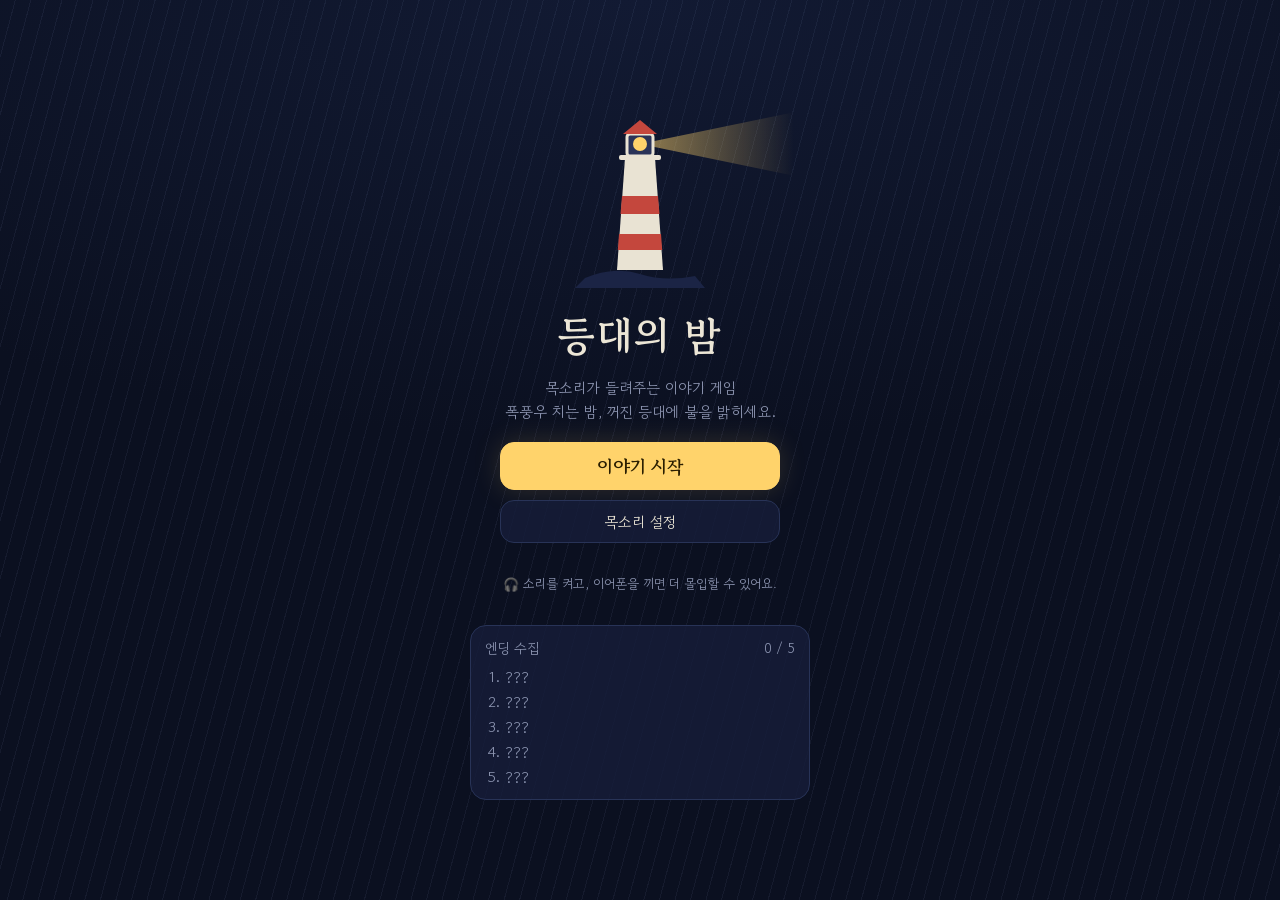
==== commit 5e0e1459: "Add 등대의 밤: TTS-narrated voice adventure game A single-file mobile web game where the browser's speec" ====
--- a/index.html
+++ b/index.html
@@ -3,107 +3,1089 @@
 <head>
 <meta charset="utf-8">
 <meta name="viewport" content="width=device-width, initial-scale=1, viewport-fit=cover">
-<title>사과나무 마을</title>
-<meta name="description" content="API 없이 브라우저에서 돌아가는 AI NPC 마을 게임">
+<meta name="theme-color" content="#0b1020">
+<title>등대의 밤</title>
 <link rel="preconnect" href="https://fonts.googleapis.com">
 <link rel="preconnect" href="https://fonts.gstatic.com" crossorigin>
-<link rel="stylesheet" href="https://fonts.googleapis.com/css2?family=Gaegu:wght@700&family=Gowun+Dodum&display=swap">
-<link rel="stylesheet" href="css/style.css">
+<link rel="stylesheet" href="https://fonts.googleapis.com/css2?family=Gowun+Batang:wght@400;700&family=Gowun+Dodum&display=swap">
+<style>
+  /* Layout: one-screen portrait app — top bar, ship/inventory status, narration log, choices */
+  :root {
+    --bg: #0b1020;
+    --bg-2: #121a33;
+    --fg: #ece6d6;
+    --muted: #8f97b3;
+    --card: rgba(22, 30, 58, .82);
+    --line: #283357;
+    --lamp: #ffd36b;
+    --lamp-soft: rgba(255, 211, 107, .16);
+    --radio: #7fe0a8;
+    --cat: #f4a9c4;
+    --old: #d8b98a;
+    --me: #9cc8ff;
+    --bad: #ff7b7b;
+    --font-display: "Gowun Batang", "AppleMyungjo", "Nanum Myeongjo", serif;
+    --font-body: "Gowun Dodum", "Apple SD Gothic Neo", "Malgun Gothic", system-ui, sans-serif;
+    color-scheme: dark;
+  }
+
+  [hidden] { display: none !important; }
+  html { height: 100%; box-sizing: border-box; }
+  *, *::before, *::after { box-sizing: inherit; }
+  body {
+    margin: 0;
+    min-height: 100%;
+    height: 100dvh;
+    background: radial-gradient(120% 70% at 50% 0%, var(--bg-2), var(--bg) 70%);
+    background-color: var(--bg);
+    color: var(--fg);
+    font-family: var(--font-body);
+    -webkit-tap-highlight-color: transparent;
+    overflow: hidden;
+  }
+  /* rain */
+  body::before {
+    content: "";
+    position: fixed; inset: -50%;
+    background: repeating-linear-gradient(105deg, transparent 0 14px, rgba(160, 180, 230, .07) 14px 15px);
+    animation: rain .5s linear infinite;
+    pointer-events: none;
+  }
+  @keyframes rain { to { transform: translate(-12px, 46px); } }
+  @media (prefers-reduced-motion: reduce) { body::before { animation: none; } }
+
+  button { font: inherit; color: inherit; }
+  .app {
+    position: relative;
+    height: 100%;
+    max-width: 560px;
+    margin: 0 auto;
+    padding: max(12px, env(safe-area-inset-top)) 16px max(14px, env(safe-area-inset-bottom));
+    display: flex; flex-direction: column; gap: 12px;
+  }
+
+  .icon-btn {
+    width: 40px; height: 40px; border-radius: 12px;
+    border: 1px solid var(--line); background: var(--card);
+    display: grid; place-items: center; cursor: pointer;
+  }
+  .icon-btn svg { width: 20px; height: 20px; }
+  .btn {
+    border: 1px solid var(--line); background: var(--card);
+    border-radius: 14px; padding: 10px 14px; cursor: pointer;
+    font-size: 15px;
+  }
+  .btn.primary {
+    background: var(--lamp); color: #2a1e00; border-color: var(--lamp);
+    font-family: var(--font-display); font-weight: 700; font-size: 18px;
+    box-shadow: 0 0 28px var(--lamp-soft);
+  }
+  .btn:disabled { opacity: .45; cursor: default; }
+  :focus-visible { outline: 2px solid var(--lamp); outline-offset: 2px; }
+
+  /* ---------- title ---------- */
+  #title { flex: 1; display: flex; flex-direction: column; align-items: center; justify-content: center; gap: 18px; text-align: center; overflow-y: auto; }
+  .lighthouse { width: 150px; height: 190px; overflow: visible; }
+  .lighthouse .beam { transform-origin: 75px 46px; animation: sweep 6s ease-in-out infinite alternate; }
+  @keyframes sweep { from { transform: rotate(-24deg); } to { transform: rotate(24deg); } }
+  @media (prefers-reduced-motion: reduce) { .lighthouse .beam { animation: none; } }
+  #title h1 { font-family: var(--font-display); font-size: 40px; margin: 0; letter-spacing: .04em; }
+  .tagline { margin: -6px 0 0; color: var(--muted); font-size: 15px; line-height: 1.6; }
+  .title-actions { display: flex; flex-direction: column; gap: 10px; width: min(280px, 100%); }
+  .notice { font-size: 13px; color: var(--muted); line-height: 1.6; max-width: 340px; }
+  .notice.warn { color: var(--bad); }
+  .endings { width: min(340px, 100%); text-align: left; background: var(--card); border: 1px solid var(--line); border-radius: 16px; padding: 12px 14px; }
+  .endings h2 { font-size: 14px; margin: 0 0 8px; color: var(--muted); font-weight: 400; display: flex; justify-content: space-between; }
+  .endings ol { margin: 0; padding-left: 20px; display: grid; gap: 4px; font-size: 15px; }
+  .endings li.locked { color: var(--muted); }
+
+  /* ---------- game ---------- */
+  #game { flex: 1; min-height: 0; display: flex; flex-direction: column; gap: 10px; }
+  .topbar { display: flex; align-items: center; gap: 10px; }
+  .place { flex: 1; min-width: 0; text-align: center; font-family: var(--font-display); font-size: 17px; white-space: nowrap; overflow: hidden; text-overflow: ellipsis; }
+  .place small { display: block; font-family: var(--font-body); font-size: 11px; color: var(--muted); letter-spacing: .08em; }
+
+  .status { background: var(--card); border: 1px solid var(--line); border-radius: 16px; padding: 10px 12px; display: grid; gap: 8px; }
+  .ship-row { display: flex; align-items: center; gap: 10px; font-size: 12px; color: var(--muted); }
+  .track { position: relative; flex: 1; height: 22px; border-radius: 11px; background: linear-gradient(90deg, rgba(90, 130, 220, .18), rgba(255, 123, 123, .22)); }
+  .track .ship { position: absolute; top: 50%; transform: translate(-50%, -50%); font-size: 16px; transition: left .6s ease; }
+  .track .rock { position: absolute; right: 4px; top: 50%; transform: translateY(-50%); font-size: 13px; }
+  .ship-label { min-width: 64px; text-align: right; color: var(--fg); }
+  .ship-label.hot { color: var(--bad); }
+  .inv { display: flex; flex-wrap: wrap; gap: 6px; min-height: 26px; }
+  .chip { font-size: 12px; padding: 4px 9px; border-radius: 999px; border: 1px solid var(--line); background: rgba(255, 255, 255, .04); animation: pop .35s ease; }
+  .chip.empty { color: var(--muted); border-style: dashed; animation: none; }
+  @keyframes pop { from { transform: scale(.6); opacity: 0; } }
+
+  .story { flex: 1; min-height: 0; overflow-y: auto; padding: 4px 2px; scroll-behavior: smooth; }
+  .line { font-family: var(--font-display); font-size: 18px; line-height: 1.75; margin: 0 0 10px; transition: opacity .3s, color .3s; animation: fadein .4s ease; word-break: keep-all; }
+  @keyframes fadein { from { opacity: 0; transform: translateY(4px); } }
+  .line.past { opacity: .62; }
+  .line.cur { color: #fff; text-shadow: 0 0 18px var(--lamp-soft); }
+  .line.talk { font-family: var(--font-body); font-size: 17px; padding: 8px 12px; border-radius: 12px; border-left: 3px solid currentColor; background: rgba(255, 255, 255, .04); }
+  .line.talk .who { display: block; font-size: 11px; letter-spacing: .1em; opacity: .85; }
+  .line.v-radio { color: var(--radio); }
+  .line.v-cat { color: var(--cat); }
+  .line.v-old { color: var(--old); font-style: italic; }
+  .line.v-me { color: var(--me); }
+  .line.warn { color: var(--bad); font-family: var(--font-body); font-size: 16px; }
+  .line.cur.talk { text-shadow: none; background: rgba(255, 255, 255, .08); }
+
+  .controls { display: flex; gap: 8px; }
+  .controls .btn { flex: 1; font-size: 14px; padding: 8px 10px; display: flex; align-items: center; justify-content: center; gap: 6px; }
+  .controls svg { width: 16px; height: 16px; }
+
+  .choices { display: grid; gap: 8px; }
+  .choice {
+    display: flex; align-items: center; gap: 10px; text-align: left;
+    border: 1px solid var(--line); background: var(--card); border-radius: 14px;
+    padding: 12px 14px; font-size: 16px; cursor: pointer; animation: fadein .35s ease both;
+    min-height: 48px;
+  }
+  .choice .num { flex: none; width: 24px; height: 24px; border-radius: 50%; display: grid; place-items: center; font-size: 13px; background: var(--lamp-soft); color: var(--lamp); }
+  .choice.reading { border-color: var(--lamp); }
+  .choice:active { transform: scale(.98); }
+
+  .ending-card { text-align: center; padding: 16px; border-radius: 18px; border: 1px solid var(--lamp); background: radial-gradient(circle at 50% 0%, var(--lamp-soft), var(--card) 70%); animation: fadein .5s ease; display: grid; gap: 8px; }
+  .ending-card.dark { border-color: var(--bad); background: radial-gradient(circle at 50% 0%, rgba(255, 123, 123, .14), var(--card) 70%); }
+  .ending-card .tag { font-size: 12px; letter-spacing: .3em; color: var(--muted); }
+  .ending-card h2 { font-family: var(--font-display); font-size: 26px; margin: 0; }
+  .ending-card p { margin: 0; color: var(--muted); font-size: 14px; line-height: 1.6; }
+  .ending-card .row { display: flex; gap: 8px; margin-top: 6px; }
+  .ending-card .row .btn { flex: 1; }
+
+  /* lamp-on flash */
+  .flash { position: fixed; inset: 0; pointer-events: none; background: radial-gradient(circle at 50% 30%, rgba(255, 230, 160, .55), transparent 60%); animation: flash 2.4s ease forwards; }
+  @keyframes flash { 0% { opacity: 0; } 15% { opacity: 1; } 100% { opacity: 0; } }
+
+  /* ---------- settings sheet ---------- */
+  .sheet-bg { position: fixed; inset: 0; background: rgba(0, 0, 0, .55); display: flex; align-items: flex-end; justify-content: center; z-index: 10; }
+  .sheet { width: min(560px, 100%); background: var(--bg-2); border: 1px solid var(--line); border-bottom: 0; border-radius: 20px 20px 0 0; padding: 18px 16px max(18px, env(safe-area-inset-bottom)); display: grid; gap: 14px; max-height: 90dvh; overflow-y: auto; }
+  .sheet h2 { margin: 0; font-family: var(--font-display); font-size: 20px; display: flex; justify-content: space-between; align-items: center; }
+  .field { display: grid; gap: 6px; font-size: 14px; }
+  .field select, .field input[type=range] { width: 100%; }
+  .field select { font: inherit; padding: 10px; border-radius: 12px; background: var(--card); color: var(--fg); border: 1px solid var(--line); }
+  .field input[type=range] { accent-color: var(--lamp); }
+  .toggle { display: flex; align-items: center; justify-content: space-between; gap: 12px; font-size: 15px; padding: 4px 0; }
+  .toggle input { width: 22px; height: 22px; accent-color: var(--lamp); }
+  .hint { color: var(--muted); font-size: 12px; line-height: 1.5; }
+</style>
 </head>
 <body>
-<div id="app">
-  <canvas id="game" aria-label="사과나무 마을 지도. 땅을 누르면 이동하고 주민을 누르면 대화합니다."></canvas>
-
-  <header id="hud">
-    <div class="clock" aria-live="off"><span id="clockIcon">☀️</span><b id="dayLabel">1일차</b><span id="clockLabel">오전 8시</span></div>
-    <div id="inv" class="inv" aria-label="가방"></div>
-    <div class="hud-btns">
-      <button id="btnJournal" type="button" aria-label="마을 수첩">📜</button>
-      <button id="btnSettings" type="button" aria-label="설정">⚙️</button>
+<div class="app">
+
+  <!-- 타이틀 -->
+  <section id="title">
+    <svg class="lighthouse" viewBox="0 0 150 190" aria-hidden="true">
+      <defs>
+        <linearGradient id="beamG" x1="0" x2="1">
+          <stop offset="0" stop-color="#ffd36b" stop-opacity=".55"/>
+          <stop offset="1" stop-color="#ffd36b" stop-opacity="0"/>
+        </linearGradient>
+      </defs>
+      <g class="beam">
+        <polygon points="75,46 230,14 230,78" fill="url(#beamG)"/>
+      </g>
+      <path d="M60 60 L90 60 L98 172 L52 172 Z" fill="#e9e3d3"/>
+      <path d="M57 98 L93 98 L94.5 116 L55.5 116 Z M54 136 L96 136 L97.2 152 L52.8 152 Z" fill="#c4473d"/>
+      <rect x="62" y="36" width="26" height="22" rx="3" fill="#2a3358" stroke="#e9e3d3" stroke-width="3"/>
+      <circle cx="75" cy="46" r="7" fill="#ffd36b"/>
+      <path d="M58 36 L75 22 L92 36 Z" fill="#c4473d"/>
+      <rect x="54" y="57" width="42" height="5" rx="2" fill="#e9e3d3"/>
+      <path d="M20 180 Q50 168 75 176 T130 178 L140 190 L10 190 Z" fill="#1b2445"/>
+    </svg>
+    <h1>등대의 밤</h1>
+    <p class="tagline">목소리가 들려주는 이야기 게임<br>폭풍우 치는 밤, 꺼진 등대에 불을 밝히세요.</p>
+    <div class="title-actions">
+      <button class="btn primary" id="startBtn">이야기 시작</button>
+      <button class="btn" id="titleSettingsBtn">목소리 설정</button>
     </div>
-  </header>
-
-  <div id="toasts" aria-live="polite"></div>
-
-  <section id="chat" class="sheet" hidden aria-label="대화">
-    <div class="chat-head">
-      <div class="portrait" id="chatPortrait">👵</div>
-      <div class="who">
-        <div class="name-row"><span class="name" id="chatName"></span><span class="ai-badge" id="chatAiBadge">규칙 기반 AI</span></div>
-        <div class="meta"><span id="chatRole"></span> · <span id="chatTier"></span> <span id="chatMood"></span></div>
-        <div class="aff"><div class="aff-bar"><i id="chatAff"></i></div><span class="num" id="chatAffNum">0</span></div>
-        <div class="memory" id="chatMemory"></div>
+    <p class="notice" id="voiceNotice">🎧 소리를 켜고, 이어폰을 끼면 더 몰입할 수 있어요.</p>
+    <div class="endings" id="endingList"></div>
+  </section>
+
+  <!-- 게임 -->
+  <section id="game" hidden>
+    <div class="topbar">
+      <button class="icon-btn" id="homeBtn" aria-label="타이틀로">
+        <svg viewBox="0 0 24 24" fill="none" stroke="currentColor" stroke-width="2" stroke-linecap="round" stroke-linejoin="round"><path d="M3 11l9-7 9 7"/><path d="M5 10v10h14V10"/></svg>
+      </button>
+      <div class="place" id="place" aria-live="polite"><small>지금 있는 곳</small><span></span></div>
+      <button class="icon-btn" id="settingsBtn" aria-label="설정">
+        <svg viewBox="0 0 24 24" fill="none" stroke="currentColor" stroke-width="2" stroke-linecap="round" stroke-linejoin="round"><circle cx="12" cy="12" r="3"/><path d="M19.4 15a1.7 1.7 0 0 0 .3 1.8l.1.1a2 2 0 1 1-2.8 2.8l-.1-.1a1.7 1.7 0 0 0-1.8-.3 1.7 1.7 0 0 0-1 1.5V21a2 2 0 1 1-4 0v-.1a1.7 1.7 0 0 0-1.1-1.5 1.7 1.7 0 0 0-1.8.3l-.1.1a2 2 0 1 1-2.8-2.8l.1-.1a1.7 1.7 0 0 0 .3-1.8 1.7 1.7 0 0 0-1.5-1H3a2 2 0 1 1 0-4h.1a1.7 1.7 0 0 0 1.5-1.1 1.7 1.7 0 0 0-.3-1.8l-.1-.1a2 2 0 1 1 2.8-2.8l.1.1a1.7 1.7 0 0 0 1.8.3H9a1.7 1.7 0 0 0 1-1.5V3a2 2 0 1 1 4 0v.1a1.7 1.7 0 0 0 1 1.5 1.7 1.7 0 0 0 1.8-.3l.1-.1a2 2 0 1 1 2.8 2.8l-.1.1a1.7 1.7 0 0 0-.3 1.8V9a1.7 1.7 0 0 0 1.5 1H21a2 2 0 1 1 0 4h-.1a1.7 1.7 0 0 0-1.5 1z"/></svg>
+      </button>
+    </div>
+
+    <div class="status">
+      <div class="ship-row">
+        <span>바다제비호</span>
+        <div class="track" role="img" id="track"><span class="ship">🚢</span><span class="rock">🪨</span></div>
+        <span class="ship-label" id="shipLabel"></span>
       </div>
-      <button class="close" id="chatClose" type="button" aria-label="대화 닫기">✕</button>
+      <div class="inv" id="inv"></div>
     </div>
-    <div class="log" id="chatLog" aria-live="polite"></div>
-    <div class="gift-bar" id="giftBar" hidden></div>
-    <div class="chips" id="chips"></div>
-    <form class="input-row" id="chatForm" autocomplete="off">
-      <input id="chatInput" type="text" maxlength="60" placeholder="하고 싶은 말을 자유롭게 입력하세요" enterkeyhint="send">
-      <button type="submit">보내기</button>
-    </form>
-  </section>
-
-  <section id="journal" class="panel" hidden aria-label="마을 수첩">
-    <div class="panel-head"><h2>마을 수첩</h2><button type="button" class="close" data-close aria-label="닫기">✕</button></div>
-    <div class="tabs" role="tablist">
-      <button type="button" class="tab" role="tab" data-tab="quests">부탁</button>
-      <button type="button" class="tab" role="tab" data-tab="people">주민</button>
-      <button type="button" class="tab" role="tab" data-tab="news">마을 소식</button>
+
+    <div class="story" id="story" aria-live="polite"></div>
+
+    <div class="controls">
+      <button class="btn" id="replayBtn"><svg viewBox="0 0 24 24" fill="none" stroke="currentColor" stroke-width="2" stroke-linecap="round" stroke-linejoin="round"><path d="M3 12a9 9 0 1 0 3-6.7L3 8"/><path d="M3 3v5h5"/></svg>다시 듣기</button>
+      <button class="btn" id="skipBtn"><svg viewBox="0 0 24 24" fill="none" stroke="currentColor" stroke-width="2" stroke-linecap="round" stroke-linejoin="round"><path d="M5 4l10 8-10 8z"/><path d="M19 5v14"/></svg>건너뛰기</button>
     </div>
-    <div id="journalBody" class="panel-body"></div>
-  </section>
-
-  <section id="settings" class="panel" hidden aria-label="설정">
-    <div class="panel-head"><h2>설정</h2><button type="button" class="close" data-close aria-label="닫기">✕</button></div>
-    <div class="panel-body">
-      <h3>주민들의 두뇌</h3>
-      <label class="radio"><input type="radio" name="aiMode" id="aiClaude" value="claude">
-        <span><b>Claude AI</b> (추천)<br><small>주민들이 Claude로 생각하고 말해요. 무슨 말이든 알아듣고 매번 새로 대답해요. API 키 없이 claude.ai에서 열었을 때 쓸 수 있고, 처음 한 번 허용을 묻고 내 Claude 사용량을 써요.</small><br><small id="claudeNote" class="note"></small></span></label>
-      <label class="radio"><input type="radio" name="aiMode" id="aiRules" value="rules">
-        <span><b>규칙 기반 AI</b><br><small>정해 둔 낱말 패턴으로 말을 알아듣고 미리 써 둔 대사로 대답해요. 인터넷 없이도 바로 동작하지만, 패턴에 없는 말은 잘 못 알아들어요.</small></span></label>
-      <label class="radio"><input type="radio" name="aiMode" id="aiLlm" value="llm">
-        <span><b>기기 속 LLM</b> (실험)<br><small>작은 언어 모델을 브라우저로 한 번 내려받아 휴대폰·PC 안에서 돌려요. API 키나 서버는 필요 없어요. 게임 규칙은 그대로 두고 말투만 더 자연스러워져요.</small></span></label>
-      <div id="llmBox" class="llm-box" hidden>
-        <label for="modelSelect">모델</label>
-        <select id="modelSelect">
-          <option value="small">가벼운 모델 (약 0.5GB)</option>
-          <option value="large">똑똑한 모델 (약 1.6GB)</option>
-        </select>
-        <p id="llmSupport" class="muted"></p>
-        <button type="button" id="btnLoadModel" class="primary">모델 내려받기</button>
-        <progress id="llmProgress" max="1" value="0" hidden></progress>
-        <p id="llmStatus" class="muted"></p>
-      </div>
-      <h3>저장</h3>
-      <p class="muted">진행 상황은 이 브라우저에 자동으로 저장돼요.</p>
-      <button type="button" id="btnReset" class="danger">처음부터 다시 하기</button>
-    </div>
-  </section>
-
-  <section id="intro" class="panel intro" hidden aria-label="게임 안내">
-    <div class="panel-body">
-      <p class="eyebrow">AI 주민이 사는 마을</p>
-      <h1>사과나무 마을</h1>
-      <p>주민 넷이 저마다의 성격과 하루 일정을 가지고 살아요. 말을 걸면 당신의 이름과 좋아하는 것을 기억하고, 당신이 한 일을 다른 주민에게 소문내기도 해요.</p>
-      <p class="muted">claude.ai에서 열면 주민들이 Claude로 자유롭게 대화해요. 처음 말을 걸 때 Claude 사용을 허용할지 물어요.</p>
-      <ul class="howto">
-        <li><b>이동</b> 땅을 누르세요. 키보드는 방향키나 WASD.</li>
-        <li><b>대화</b> 주민을 누르거나 옆에서 스페이스. 아무 말이나 자유롭게 입력해 보세요.</li>
-        <li><b>줍기</b> 🍎 🪨 🌷 위를 지나가면 가방에 들어가요.</li>
-        <li><b>부탁</b> "부탁할 거 있어?"라고 물어보세요.</li>
-      </ul>
-      <button type="button" id="btnStart" class="primary big">마을로 들어가기</button>
-    </div>
+
+    <div class="choices" id="choices"></div>
   </section>
 </div>
 
-<script src="js/data.js"></script>
-<script src="js/world.js"></script>
-<script src="js/brain.js"></script>
-<script src="js/llm.js"></script>
-<script src="js/claude-ai.js"></script>
-<script src="js/main.js"></script>
+<!-- 설정 -->
+<div class="sheet-bg" id="settings" hidden>
+  <div class="sheet" role="dialog" aria-modal="true" aria-labelledby="settingsTitle">
+    <h2 id="settingsTitle">목소리 설정 <button class="icon-btn" id="closeSettings" aria-label="닫기"><svg viewBox="0 0 24 24" fill="none" stroke="currentColor" stroke-width="2" stroke-linecap="round"><path d="M6 6l12 12M18 6L6 18"/></svg></button></h2>
+    <label class="toggle">목소리로 읽어 주기 <input type="checkbox" id="optVoice"></label>
+    <div class="field">
+      <label for="optVoiceSel">내레이터 목소리</label>
+      <select id="optVoiceSel"></select>
+      <span class="hint" id="voiceHint"></span>
+    </div>
+    <div class="field">
+      <label for="optRate">말하기 속도 <b id="rateVal"></b></label>
+      <input type="range" id="optRate" min="0.7" max="1.6" step="0.1">
+    </div>
+    <label class="toggle">선택지도 읽어 주기 <input type="checkbox" id="optChoices"></label>
+    <label class="toggle">빗소리·효과음 <input type="checkbox" id="optSfx"></label>
+    <button class="btn" id="previewBtn">목소리 미리 듣기</button>
+  </div>
+</div>
+
+<script>
+(() => {
+  'use strict';
+
+  /* ================= 저장 ================= */
+  const KEY = 'lighthouse-night:v1';
+  const store = (() => {
+    let data = {};
+    try { data = JSON.parse(localStorage.getItem(KEY)) || {}; } catch (e) { data = {}; }
+    return {
+      get: (k, d) => (k in data ? data[k] : d),
+      set(k, v) { data[k] = v; try { localStorage.setItem(KEY, JSON.stringify(data)); } catch (e) {} },
+    };
+  })();
+
+  const settings = Object.assign(
+    { voice: true, voiceURI: '', rate: 1, readChoices: false, sfx: true },
+    store.get('settings', {})
+  );
+  const saveSettings = () => store.set('settings', settings);
+
+  /* ================= 목소리 종류 ================= */
+  // v: 화자. 내레이터 외 인물은 높낮이·속도를 바꾸고, 한국어 음성이 둘 이상이면 다른 음성을 씁니다.
+  const STYLE = {
+    n:     { pitch: 1.0, rate: 1.0 },
+    radio: { pitch: 0.6, rate: 1.12, who: '무전 · 선장', alt: true },
+    old:   { pitch: 0.75, rate: 0.9, who: '일지 · 전임 등대지기', alt: true },
+    me:    { pitch: 1.15, rate: 1.05, who: '나' },
+    cat:   { pitch: 2.0, rate: 0.9, who: '고양이' },
+    sys:   { pitch: 1.0, rate: 1.1 },
+    warn:  { pitch: 0.9, rate: 1.05 },
+  };
+  const R = t => ({ v: 'radio', t });
+  const O = t => ({ v: 'old', t });
+  const M = t => ({ v: 'me', t });
+  const C = t => ({ v: 'cat', t });
+
+  /* ================= 이야기 ================= */
+  const TIME_MAX = 15;
+  const light = s => s.matches || s.power;
+  const dark = s => (light(s) ? 1 : 2); // 불빛 없이 계단을 오르내리면 시간이 더 걸림
+
+  const ENDINGS = {
+    best: { title: '완벽한 첫 근무', good: true, desc: '무전에 응답하고, 고양이를 구하고, 등대의 불을 밝혔습니다.' },
+    good: { title: '빛을 지킨 밤', good: true, desc: '등대의 불을 밝혀 배를 지켰습니다.', hint: '무전에 응답하고, 떨고 있는 누군가도 챙겨 보세요.' },
+    reef: { title: '어둠 속의 굉음', desc: '불을 켜기 전에 배가 도착하고 말았습니다.', hint: '배가 오기 전에 불을 켜야 해요. 꼭 필요한 곳만 들러 보세요.' },
+    wave: { title: '파도 속으로', desc: '부두에서 직접 신호를 보내려다 파도에 휩쓸렸습니다.', hint: '사람의 목소리로는 폭풍을 이길 수 없어요.' },
+    fall: { title: '깁스와 함께', desc: '어두운 계단을 뛰어오르다 굴러떨어졌습니다.', hint: '어둠 속에서는 서두르지 마세요.' },
+  };
+  const ENDING_ORDER = ['best', 'good', 'reef', 'wave', 'fall'];
+
+  const storageChoices = s => [
+    !s.matches && { label: '서랍장을 뒤진다', to: 'drawer' },
+    !s.oil && !s.power && { label: '선반을 더듬는다', to: 'shelf' },
+    !s.cat && { label: '고양이를 안아 든다', to: 'cat' },
+    { label: '홀로 나간다', to: 'hall' },
+  ];
+  const roomChoices = s => [
+    !s.readLog && { label: '책상 위 일지를 살핀다', to: 'log' },
+    !s.key && { label: '벽의 액자를 들춰 본다', to: 'frame' },
+    { label: '계단으로 나간다', to: 'stairs' },
+  ];
+
+  const SCENES = {
+    start: {
+      place: '숙직실',
+      text: () => [
+        '쿠르릉, 쾅!',
+        '천둥소리에 번쩍 눈을 뜹니다.',
+        '당신은 외딴 섬 등대의 새 등대지기. 오늘이 첫 근무 날 밤입니다.',
+        '그런데 사방이 칠흑같이 캄캄합니다. 정전이 된 모양입니다.',
+        '창밖에선 비바람이 몰아치고, 파도가 바위를 사납게 때립니다.',
+        R('치지직… 등대, 등대 응답하라. 여기는 화물선 바다제비호.'),
+        '책상 위 무전기에서 다급한 목소리가 흘러나옵니다.',
+      ],
+      choices: s => [
+        !s.radio && { label: '무전기를 집어 응답한다', to: 'radio' },
+        !s.listened && { label: '숨을 고르고 귀를 기울인다', to: 'listen' },
+        { label: '벽을 더듬어 방을 나선다', to: 'hall' },
+      ],
+    },
+    listen: {
+      place: '숙직실',
+      enter: s => { s.listened = true; },
+      text: () => [
+        '눈을 감고 소리에 집중합니다.',
+        '빗소리, 바람 소리, 파도 소리…',
+        '그 너머로 아주 작게, 야옹, 하는 울음소리가 들립니다. 홀 옆 창고 쪽인 것 같습니다.',
+        '그리고 바깥 어딘가에서, 덜컹덜컹 쇠문이 흔들리는 소리도 들립니다.',
+      ],
+      choices: s => [
+        !s.radio && { label: '무전기를 집어 응답한다', to: 'radio' },
+        { label: '벽을 더듬어 방을 나선다', to: 'hall' },
+      ],
+    },
+    radio: {
+      place: '숙직실',
+      enter: s => { s.radio = true; },
+      text: () => [
+        M('여기는 등대. 들린다, 말하라.'),
+        R('등대! 불빛이 전혀 안 보인다! 이대로 수로에 들어가면 암초에 부딪힌다!'),
+        R('배를 돌릴 시간이 없다. 제발, 불을 켜 달라!'),
+        '치직— 무전이 끊겼습니다.',
+        '배가 섬에 닿기 전에 등대 불을 켜야 합니다.',
+      ],
+      choices: s => [
+        !s.listened && { label: '숨을 고르고 귀를 기울인다', to: 'listen' },
+        { label: '서둘러 방을 나선다', to: 'hall' },
+      ],
+    },
+    hall: {
+      place: '1층 홀',
+      text: s => [
+        s.seen.hall === 1 ? '벽을 더듬으며 숙직실을 나와 1층 홀에 섰습니다.' : '1층 홀입니다.',
+        s.seen.hall === 1 && !light(s) && '어둠에 눈이 조금 익숙해집니다.',
+        '왼쪽엔 창고 문, 정면엔 위로 이어지는 나선 계단이 있습니다.',
+        '오른쪽 철문 너머에선 바깥 바람이 으르렁거립니다.',
+        !s.cat && (s.listened || s.seen.hall === 1) && '창고 쪽에서 희미하게 고양이 울음소리가 들립니다.',
+      ],
+      choices: s => [
+        { label: '창고 문을 연다', to: 'storage' },
+        { label: light(s) ? '나선 계단을 오른다' : '나선 계단을 더듬어 오른다', to: 'stairs', cost: dark },
+        !light(s) && { label: '시간이 없다! 어둠 속 계단을 뛰어오른다', to: 'fall' },
+        { label: '철문을 열고 밖으로 나간다', to: 'outside' },
+        !s.radio && { label: '숙직실로 돌아가 무전기에 응답한다', to: 'radio' },
+      ],
+    },
+    storage: {
+      place: '창고',
+      text: s => [
+        s.seen.storage === 1 ? '창고 문을 엽니다. 기름 냄새와 먼지 냄새가 훅 끼쳐 옵니다.' : '창고 안입니다.',
+        s.matches ? '성냥 불빛에 서랍장과 높은 선반이 어른거립니다.' : '손끝에 서랍장과 높은 선반이 닿습니다.',
+        !s.cat && '구석에서 무언가 바스락거립니다. 작은 고양이 한 마리가 떨고 있습니다.',
+        s.matches && (s.oil || s.power) && s.cat && '더 챙길 것은 없어 보입니다.',
+      ],
+      choices: storageChoices,
+    },
+    drawer: {
+      place: '창고',
+      enter: s => { s.matches = true; },
+      text: () => [
+        '서랍을 하나씩 열어 봅니다.',
+        '맨 아래 서랍에서 작은 종이 상자가 손에 잡힙니다. 흔들자 사각사각 소리가 납니다.',
+        '성냥입니다! 하나를 긋자, 작은 불꽃이 주위를 밝힙니다.',
+      ],
+      choices: storageChoices,
+    },
+    shelf: {
+      place: '창고',
+      enter: s => { s.oil = true; },
+      text: s => s.matches ? [
+        '성냥 불빛 아래, 선반 위의 빨간 통이 보입니다.',
+        '뚜껑을 열자 등유 냄새가 확 풍깁니다.',
+        '등유 한 통을 챙겼습니다.',
+      ] : [
+        '선반을 더듬다가 무언가를 건드립니다. 쨍그랑!',
+        '깨진 건 빈 병이었습니다. 조심스레 다시 손을 뻗자 묵직한 통이 잡힙니다.',
+        '뚜껑을 열자 등유 냄새가 확 풍깁니다.',
+        '등유 한 통을 챙겼습니다.',
+      ],
+      choices: storageChoices,
+    },
+    cat: {
+      place: '창고',
+      enter: s => { s.cat = true; },
+      text: () => [
+        '몸을 낮추고 손을 내밀자, 고양이가 조심스레 다가옵니다.',
+        C('야옹.'),
+        '품에 안으니 작고 따뜻한 몸이 떨림을 멈춥니다.',
+        '어쩐지 혼자가 아닌 것 같아 용기가 납니다.',
+      ],
+      choices: storageChoices,
+    },
+    outside: {
+      place: '등대 바깥',
+      text: s => [
+        s.seen.outside === 1 ? '철문을 열자 비바람이 얼굴을 세차게 때립니다.' : '다시 비바람 속으로 나왔습니다.',
+        s.power ? '발전기 창고에서 부르릉, 힘찬 소리가 납니다.' : '오른쪽 벽에 작은 발전기 창고가 붙어 있습니다. 바람에 쇠문이 덜컹거립니다.',
+        '왼쪽으론 부두로 내려가는 미끄러운 돌계단이 보입니다.',
+        '바다 저 멀리, 배의 불빛이 파도 사이로 흔들립니다.',
+      ],
+      choices: s => [
+        !s.power && { label: '발전기 창고로 간다', to: 'generator' },
+        { label: '부두로 내려가 배에 직접 신호를 보낸다', to: 'dock' },
+        { label: '등대 안으로 돌아간다', to: 'hall' },
+      ],
+    },
+    generator: {
+      place: '발전기 창고',
+      text: s => !s.key ? [
+        '발전기 창고 문에 묵직한 자물쇠가 걸려 있습니다.',
+        '열쇠가 없으면 열 수 없겠습니다.',
+      ] : [
+        '열쇠를 꽂아 돌리자 철컥, 자물쇠가 풀립니다.',
+        '안에는 낡은 발전기가 웅크리고 있습니다.',
+        s.oil ? '연료 계기판이 바닥입니다. 가져온 등유를 넣으면 돌아갈지도 모릅니다.'
+              : '연료 계기판 바늘이 바닥에 붙어 있습니다. 연료가 없으면 돌아가지 않겠습니다.',
+      ],
+      choices: s => [
+        s.key && s.oil && { label: '등유를 붓고 시동 줄을 당긴다', to: 'genOn' },
+        { label: '밖으로 나간다', to: 'outside' },
+        { label: '등대 안으로 돌아간다', to: 'hall' },
+      ],
+    },
+    genOn: {
+      place: '발전기 창고',
+      enter: s => { s.power = true; s.oil = false; },
+      text: () => [
+        '통을 기울여 등유를 콸콸 붓습니다.',
+        '시동 줄을 힘껏 당깁니다. 한 번… 두 번…',
+        '부르르릉! 발전기가 깨어납니다!',
+        '등대 창문마다 비상등이 하나둘 켜집니다.',
+      ],
+      choices: () => [
+        { label: '등실까지 단숨에 뛰어 올라간다', to: 'lamp' },
+      ],
+    },
+    stairs: {
+      place: '나선 계단',
+      text: s => [
+        s.prev === 'hall' && (s.power ? '비상등이 켜진 계단을 성큼성큼 오릅니다.'
+          : s.matches ? '성냥을 하나 그어 들고 나선 계단을 오릅니다.'
+          : '빛 한 점 없는 계단입니다. 난간을 붙잡고 한 칸 한 칸 더듬어 오릅니다. 시간이 꽤 걸립니다.'),
+        s.prev !== 'hall' && '나선 계단으로 나왔습니다.',
+        '중간층에 작은 방문이 보이고, 계단은 꼭대기까지 이어집니다.',
+      ],
+      choices: s => [
+        { label: '중간층 방에 들어간다', to: 'room' },
+        { label: '꼭대기 등실까지 오른다', to: 'lamp' },
+        { label: '1층으로 내려간다', to: 'hall', cost: dark },
+      ],
+    },
+    room: {
+      place: '등대지기 방',
+      text: s => [
+        s.seen.room === 1 ? '전임 등대지기가 쓰던 작은 방입니다.' : '등대지기 방입니다.',
+        light(s) ? '책상 위엔 낡은 일지가 펼쳐져 있고, 벽엔 빛바랜 등대 사진 액자가 걸려 있습니다.'
+                 : '어두워 잘 보이지 않지만, 책상과 벽에 걸린 액자 같은 것이 손에 닿습니다.',
+      ],
+      choices: roomChoices,
+    },
+    log: {
+      place: '등대지기 방',
+      enter: s => { if (light(s)) s.readLog = true; },
+      text: s => light(s) ? [
+        '일지의 마지막 장에 삐뚤빼뚤한 글씨가 적혀 있습니다.',
+        O('정전이 되면 바깥 발전기를 돌릴 것. 열쇠는 늘 그렇듯 액자 뒤에 있다.'),
+        O('연료가 떨어졌으면 창고의 등유를 쓰게.'),
+        O('발전기가 말을 안 들으면 등실의 옛 등유 램프를 켜면 된다. 성냥만 잊지 말게.'),
+      ] : [
+        '종이 감촉은 느껴지지만, 너무 어두워 한 글자도 읽을 수 없습니다.',
+        '빛이 있어야 읽을 수 있겠습니다.',
+      ],
+      choices: roomChoices,
+    },
+    frame: {
+      place: '등대지기 방',
+      enter: s => { s.key = true; },
+      text: () => [
+        '액자를 들추자 뒤에서 무언가 툭 떨어집니다.',
+        '작은 쇠 열쇠입니다. 낡은 꼬리표에 발전기라고 적혀 있습니다.',
+      ],
+      choices: roomChoices,
+    },
+    lamp: {
+      place: '등실 · 꼭대기',
+      text: s => [
+        s.seen.lamp === 1 ? '마침내 등대 꼭대기, 거대한 렌즈가 놓인 등실입니다.' : '등실입니다.',
+        '유리창 너머로 검은 바다가 보입니다. 배의 불빛이 점점 가까워집니다.',
+        ...(s.power ? [
+          '벽의 주 전원 레버에 초록 불이 들어와 있습니다. 이제 전기가 흐릅니다!',
+        ] : [
+          s.seen.lamp === 1 && '벽의 주 전원 레버는 전기가 끊겨 꿈쩍도 하지 않습니다.',
+          '렌즈 곁에 오래된 등유 램프가 놓여 있습니다.',
+          !s.oil ? '램프의 기름통은 바싹 말라 있습니다. 연료가 필요합니다.'
+            : !s.matches ? '등유를 채울 수는 있지만, 불을 붙일 것이 없습니다.'
+            : '등유도 있고, 성냥도 있습니다!',
+        ]),
+      ],
+      choices: s => [
+        s.power && { label: '주 전원 레버를 힘껏 올린다', to: 'lit', cost: 0 },
+        !s.power && s.oil && s.matches && { label: '램프에 등유를 채우고 성냥을 긋는다', to: 'lit', cost: 0 },
+        { label: '계단으로 내려간다', to: 'stairs' },
+      ],
+    },
+
+    /* ---------- 엔딩 ---------- */
+    lit: {
+      place: '등실 · 꼭대기',
+      ending: s => (s.radio && s.cat ? 'best' : 'good'),
+      text: s => [
+        ...(s.power ? [
+          '철컥! 레버를 올리자 거대한 렌즈가 웅웅 울리며 돌기 시작합니다.',
+        ] : [
+          '램프에 등유를 채우고 성냥을 긋습니다.',
+          '화르륵, 불꽃이 피어오르고 렌즈가 그 빛을 몇십 배로 키웁니다.',
+        ]),
+        '한 줄기 하얀 빛이 폭풍우를 가르며 바다로 뻗어 나갑니다.',
+        '배의 불빛이 천천히, 아주 천천히 방향을 틉니다. 그리고 암초를 아슬아슬하게 비껴갑니다.',
+        s.radio ? R('등대! 보인다, 불빛이 보인다! 고맙다, 정말 고맙다!')
+                : '멀리서 길게 울리는 뱃고동 소리가, 꼭 고맙다고 말하는 것 같습니다.',
+        s.cat && '품 안의 고양이가 그르릉 소리를 냅니다.',
+        s.cat && C('야옹.'),
+        s.radio && s.cat ? '폭풍은 아침이 되어서야 잦아들었습니다. 당신의 첫 근무는 누구보다 완벽했습니다.'
+                         : '폭풍은 아침이 되어서야 잦아들었습니다. 길고 긴 첫 근무가 끝났습니다.',
+      ],
+    },
+    reef: {
+      place: '등대',
+      ending: () => 'reef',
+      text: () => [
+        '그때, 바다 쪽에서 끔찍한 굉음이 울려 퍼집니다.',
+        '콰지직… 배가 암초에 부딪히는 소리입니다.',
+        '다행히 선원들은 구명보트를 타고 모두 섬으로 피했습니다.',
+        '하지만 바다제비호는 끝내 파도 아래로 가라앉았습니다.',
+        '조금만 더 서둘렀더라면…',
+      ],
+    },
+    dock: {
+      place: '부두',
+      ending: () => 'wave',
+      text: () => [
+        '미끄러운 돌계단을 조심조심 내려가 부두에 섭니다.',
+        '두 팔을 흔들며 목이 터져라 외칩니다.',
+        M('여기예요! 이쪽은 암초예요!'),
+        '하지만 폭풍 속에서 당신의 목소리는 금세 묻혀 버립니다.',
+        '그때, 산더미 같은 파도가 부두를 덮칩니다.',
+        '…눈을 떠 보니 아침입니다. 바위틈에 걸려 겨우 살아남았지만, 그날 밤 등대의 불은 끝내 켜지지 않았습니다.',
+      ],
+    },
+    fall: {
+      place: '나선 계단',
+      ending: () => 'fall',
+      text: () => [
+        '시간이 없다는 생각에 계단을 두 칸씩 뛰어오릅니다.',
+        '세 바퀴째 도는 순간, 젖은 계단에서 발이 쭉 미끄러집니다.',
+        '쿵, 쿵, 쿵…',
+        '정신을 차렸을 땐 구조대의 손전등이 얼굴을 비추고 있었습니다.',
+        '다행히 배는 근처를 지나던 해경선이 안전한 곳으로 이끌어 주었다고 합니다.',
+        '하지만 당신의 첫 근무는, 깁스와 함께 끝났습니다.',
+      ],
+    },
+  };
+
+  /* ================= 음성 합성 ================= */
+  const tts = {
+    ok: 'speechSynthesis' in window && 'SpeechSynthesisUtterance' in window,
+    voices: [],
+    load() {
+      if (!this.ok) return;
+      this.voices = speechSynthesis.getVoices().filter(v => /^ko/i.test(v.lang));
+      renderVoiceOptions();
+    },
+    narrator() {
+      return this.voices.find(v => v.voiceURI === settings.voiceURI)
+        || this.voices.find(v => v.localService) || this.voices[0] || null;
+    },
+    voiceFor(kind) {
+      const main = this.narrator();
+      if (STYLE[kind] && STYLE[kind].alt) return this.voices.find(v => v !== main) || main;
+      return main;
+    },
+  };
+  const voiceOn = () => tts.ok && settings.voice;
+
+  let narrToken = 0;
+  const timers = new Set();
+  const later = (fn, ms) => { const id = setTimeout(() => { timers.delete(id); fn(); }, ms); timers.add(id); return id; };
+
+  function stopSpeech() {
+    narrToken++;
+    timers.forEach(clearTimeout); timers.clear();
+    if (tts.ok) speechSynthesis.cancel();
+  }
+
+  function speakOne(line, done) {
+    const st = STYLE[line.v] || STYLE.n;
+    const u = new SpeechSynthesisUtterance(line.t);
+    u.lang = 'ko-KR';
+    const v = tts.voiceFor(line.v);
+    if (v) u.voice = v;
+    u.rate = Math.min(2, Math.max(.5, settings.rate * st.rate));
+    u.pitch = st.pitch;
+    let finished = false;
+    const fin = () => { if (!finished) { finished = true; done(); } };
+    u.onend = fin;
+    u.onerror = fin;
+    // 일부 브라우저는 onend를 빠뜨리므로 예상 시간이 지나면 다음으로 넘어감
+    const est = 1800 + line.t.length * 240 / u.rate;
+    let waited = 0;
+    const watch = ms => later(() => {
+      if (finished) return;
+      if (speechSynthesis.speaking && waited < est) { waited += 1000; watch(1000); } else fin();
+    }, ms);
+    speechSynthesis.resume();
+    speechSynthesis.speak(u);
+    watch(est);
+  }
+
+  // lines를 한 줄씩 읽고, 줄이 바뀔 때 onLine(i), 다 읽으면 onDone()
+  function narrate(lines, onLine, onDone) {
+    stopSpeech();
+    const token = narrToken;
+    let i = 0;
+    const step = () => {
+      if (token !== narrToken) return;
+      if (i >= lines.length) { onDone && onDone(); return; }
+      onLine && onLine(i);
+      speakOne(lines[i], () => {
+        if (token !== narrToken) return;
+        i++;
+        later(step, 260);
+      });
+    };
+    step();
+  }
+
+  /* ================= 효과음 (Web Audio) ================= */
+  const sfx = {
+    ctx: null, master: null,
+    init() {
+      if (this.ctx) { this.ctx.resume(); return; }
+      const AC = window.AudioContext || window.webkitAudioContext;
+      if (!AC) return;
+      const ctx = this.ctx = new AC();
+      this.master = ctx.createGain();
+      this.master.gain.value = settings.sfx ? 1 : 0;
+      this.master.connect(ctx.destination);
+
+      const len = ctx.sampleRate * 2;
+      const buf = ctx.createBuffer(1, len, ctx.sampleRate);
+      const d = buf.getChannelData(0);
+      for (let i = 0; i < len; i++) d[i] = Math.random() * 2 - 1;
+      this.noise = buf;
+
+      // 빗소리
+      const rain = ctx.createBufferSource(); rain.buffer = buf; rain.loop = true;
+      const rf = ctx.createBiquadFilter(); rf.type = 'lowpass'; rf.frequency.value = 1400;
+      const rg = ctx.createGain(); rg.gain.value = .03;
+      rain.connect(rf).connect(rg).connect(this.master); rain.start();
+
+      // 바람 (천천히 커졌다 작아짐)
+      const wind = ctx.createBufferSource(); wind.buffer = buf; wind.loop = true; wind.playbackRate.value = .7;
+      const wf = ctx.createBiquadFilter(); wf.type = 'bandpass'; wf.frequency.value = 380; wf.Q.value = .8;
+      const wg = ctx.createGain(); wg.gain.value = .03;
+      const lfo = ctx.createOscillator(); lfo.frequency.value = .09;
+      const lg = ctx.createGain(); lg.gain.value = .025;
+      lfo.connect(lg).connect(wg.gain); lfo.start();
+      wind.connect(wf).connect(wg).connect(this.master); wind.start();
+    },
+    setOn(on) {
+      if (!this.ctx) return;
+      this.master.gain.setTargetAtTime(on ? 1 : 0, this.ctx.currentTime, .2);
+    },
+    thunder() {
+      if (!this.ctx) return;
+      const ctx = this.ctx, t = ctx.currentTime;
+      const src = ctx.createBufferSource(); src.buffer = this.noise;
+      const f = ctx.createBiquadFilter(); f.type = 'lowpass'; f.frequency.value = 220;
+      const g = ctx.createGain();
+      g.gain.setValueAtTime(0, t); g.gain.linearRampToValueAtTime(.9, t + .05);
+      g.gain.exponentialRampToValueAtTime(.001, t + 3);
+      src.connect(f).connect(g).connect(this.master); src.start(t); src.stop(t + 3.1);
+    },
+    horn() {
+      if (!this.ctx) return;
+      const ctx = this.ctx, t = ctx.currentTime;
+      const g = ctx.createGain();
+      g.gain.setValueAtTime(0, t); g.gain.linearRampToValueAtTime(.12, t + .4);
+      g.gain.setValueAtTime(.12, t + 1.8); g.gain.linearRampToValueAtTime(0, t + 2.6);
+      const f = ctx.createBiquadFilter(); f.type = 'lowpass'; f.frequency.value = 420;
+      f.connect(g).connect(this.master);
+      [92, 138].forEach(hz => {
+        const o = ctx.createOscillator(); o.type = 'sawtooth'; o.frequency.value = hz;
+        o.connect(f); o.start(t); o.stop(t + 2.7);
+      });
+    },
+    chime() {
+      if (!this.ctx) return;
+      const ctx = this.ctx, t = ctx.currentTime;
+      [523.25, 659.25, 783.99, 1046.5].forEach((hz, i) => {
+        const o = ctx.createOscillator(); o.type = 'sine'; o.frequency.value = hz;
+        const g = ctx.createGain(), s = t + i * .12;
+        g.gain.setValueAtTime(0, s); g.gain.linearRampToValueAtTime(.08, s + .03);
+        g.gain.exponentialRampToValueAtTime(.001, s + 2.2);
+        o.connect(g).connect(this.master); o.start(s); o.stop(s + 2.3);
+      });
+    },
+  };
+
+  /* ================= 게임 진행 ================= */
+  const $ = id => document.getElementById(id);
+  const el = {
+    title: $('title'), game: $('game'), story: $('story'), choices: $('choices'),
+    place: $('place').querySelector('span'), inv: $('inv'), track: $('track'),
+    ship: $('track').querySelector('.ship'), shipLabel: $('shipLabel'),
+    replay: $('replayBtn'), skip: $('skipBtn'),
+  };
+
+  let state = null;
+  let current = null; // { id, lines, choices, ending }
+
+  const newState = () => ({
+    time: TIME_MAX, matches: false, oil: false, key: false, cat: false,
+    radio: false, power: false, listened: false, readLog: false,
+    seen: {}, prev: null, warned: 0,
+  });
+
+  const toLine = l => (typeof l === 'string' ? { v: 'n', t: l } : l);
+
+  function go(id) {
+    const sc = SCENES[id];
+    state.seen[id] = (state.seen[id] || 0) + 1;
+    if (sc.enter) sc.enter(state);
+    const lines = sc.text(state).filter(Boolean).map(toLine);
+
+    if (!sc.ending) {
+      const level = state.time <= 2 ? 2 : state.time <= 6 ? 1 : 0;
+      if (level > state.warned) {
+        state.warned = level;
+        lines.push({ v: 'warn', t: level === 2
+          ? '뿌우— 뱃고동이 바로 코앞에서 울립니다. 시간이 거의 없습니다!'
+          : '멀리서 뱃고동이 울립니다. 배가 점점 가까워지고 있습니다.' });
+        sfx.horn();
+      }
+    }
+
+    current = {
+      id, lines,
+      choices: sc.choices ? sc.choices(state).filter(Boolean) : [],
+      ending: sc.ending ? sc.ending(state) : null,
+    };
+    state.prev = id;
+
+    el.place.textContent = sc.place;
+    renderStatus();
+    if (current.ending && ENDINGS[current.ending].good) {
+      sfx.chime();
+      const f = document.createElement('div'); f.className = 'flash';
+      document.body.appendChild(f); setTimeout(() => f.remove(), 2500);
+    }
+    play();
+  }
+
+  function choose(c) {
+    stopSpeech();
+    const cost = typeof c.cost === 'function' ? c.cost(state) : (c.cost ?? 1);
+    state.time -= cost;
+    let to = c.to;
+    if (state.time < 0 && !SCENES[to].ending) to = 'reef';
+    go(to);
+  }
+
+  /* ---------- 화면 ---------- */
+  function lineEl(line) {
+    const p = document.createElement('p');
+    p.className = 'line v-' + line.v;
+    const who = STYLE[line.v] && STYLE[line.v].who;
+    if (who) {
+      p.classList.add('talk');
+      const w = document.createElement('span'); w.className = 'who'; w.textContent = who;
+      p.appendChild(w);
+    }
+    if (line.v === 'warn') p.classList.add('warn');
+    p.appendChild(document.createTextNode(line.t));
+    return p;
+  }
+
+  function play() {
+    el.story.textContent = '';
+    el.choices.textContent = '';
+    const nodes = current.lines.map(lineEl);
+
+    if (!voiceOn()) {
+      nodes.forEach(n => el.story.appendChild(n));
+      el.story.scrollTop = 0;
+      el.skip.disabled = true;
+      showChoices(false);
+      return;
+    }
+
+    el.skip.disabled = false;
+    narrate(current.lines, i => {
+      nodes.forEach((n, j) => { n.classList.toggle('cur', j === i); n.classList.toggle('past', j < i); });
+      el.story.appendChild(nodes[i]);
+      nodes[i].scrollIntoView({ block: 'nearest', behavior: 'smooth' });
+    }, () => {
+      nodes.forEach(n => { n.classList.remove('cur'); n.classList.remove('past'); });
+      el.skip.disabled = true;
+      showChoices(true);
+    });
+  }
+
+  function skip() {
+    if (el.skip.disabled) return;
+    stopSpeech();
+    el.story.textContent = '';
+    current.lines.map(lineEl).forEach(n => el.story.appendChild(n));
+    el.story.scrollTop = el.story.scrollHeight;
+    el.skip.disabled = true;
+    showChoices(false);
+  }
+
+  function showChoices(spoken) {
+    el.choices.textContent = '';
+    if (current.ending) return showEnding(spoken);
+
+    const btns = current.choices.map((c, i) => {
+      const b = document.createElement('button');
+      b.className = 'choice';
+      b.style.animationDelay = (i * 60) + 'ms';
+      const n = document.createElement('span'); n.className = 'num'; n.textContent = i + 1;
+      b.append(n, document.createTextNode(c.label));
+      b.addEventListener('click', () => choose(c));
+      el.choices.appendChild(b);
+      return b;
+    });
+
+    if (spoken && settings.readChoices && voiceOn()) {
+      const lines = [{ v: 'sys', t: '선택지.' }, ...current.choices.map((c, i) => ({ v: 'sys', t: `${i + 1}번. ${c.label}.` }))];
+      narrate(lines, i => btns.forEach((b, j) => b.classList.toggle('reading', j === i - 1)),
+        () => btns.forEach(b => b.classList.remove('reading')));
+    }
+  }
+
+  function showEnding(spoken) {
+    const id = current.ending, e = ENDINGS[id];
+    const found = new Set(store.get('endings', []));
+    found.add(id);
+    store.set('endings', [...found]);
+
+    const card = document.createElement('div');
+    card.className = 'ending-card' + (e.good ? '' : ' dark');
+    const tag = document.createElement('div'); tag.className = 'tag'; tag.textContent = 'ENDING';
+    const h = document.createElement('h2'); h.textContent = e.title;
+    const p = document.createElement('p'); p.textContent = e.desc;
+    const cnt = document.createElement('p'); cnt.textContent = `엔딩 ${found.size} / ${ENDING_ORDER.length} 발견`;
+    card.append(tag, h, p, cnt);
+    if (e.hint && found.size < ENDING_ORDER.length) {
+      const hint = document.createElement('p'); hint.textContent = '힌트 · ' + e.hint; card.appendChild(hint);
+    }
+    const row = document.createElement('div'); row.className = 'row';
+    const again = document.createElement('button'); again.className = 'btn primary'; again.textContent = '다시 하기';
+    again.addEventListener('click', startGame);
+    const home = document.createElement('button'); home.className = 'btn'; home.textContent = '타이틀로';
+    home.addEventListener('click', toTitle);
+    row.append(again, home); card.appendChild(row);
+    el.choices.appendChild(card);
+    again.focus({ preventScroll: true });
+
+    if (spoken && voiceOn()) narrate([{ v: 'sys', t: `엔딩. ${e.title}.` }]);
+  }
+
+  function renderStatus() {
+    const t = Math.max(0, state.time);
+    const prog = (TIME_MAX - t) / TIME_MAX;
+    el.ship.style.left = (8 + prog * 76) + '%';
+    const label = t >= 11 ? '아직 멀리' : t >= 7 ? '다가오는 중' : t >= 3 ? '가까워짐' : '코앞!';
+    el.shipLabel.textContent = label;
+    el.shipLabel.classList.toggle('hot', t < 3);
+    el.track.setAttribute('aria-label', '배의 위치: ' + label);
+
+    const items = [
+      state.radio && '📻 무전 응답',
+      state.matches && '🔥 성냥',
+      state.oil && '🛢️ 등유',
+      state.key && '🔑 발전기 열쇠',
+      state.power && '⚡ 전기 복구',
+      state.cat && '🐈 고양이',
+    ].filter(Boolean);
+    el.inv.textContent = '';
+    if (!items.length) {
+      const c = document.createElement('span'); c.className = 'chip empty'; c.textContent = '빈손';
+      el.inv.appendChild(c);
+    }
+    items.forEach(txt => {
+      const c = document.createElement('span'); c.className = 'chip'; c.textContent = txt;
+      el.inv.appendChild(c);
+    });
+  }
+
+  function renderEndingList() {
+    const found = new Set(store.get('endings', []));
+    const box = $('endingList');
+    box.textContent = '';
+    const h = document.createElement('h2');
+    h.append('엔딩 수집', Object.assign(document.createElement('span'), { textContent: `${found.size} / ${ENDING_ORDER.length}` }));
+    const ol = document.createElement('ol');
+    ENDING_ORDER.forEach(id => {
+      const li = document.createElement('li');
+      if (found.has(id)) li.textContent = ENDINGS[id].title;
+      else { li.textContent = '???'; li.className = 'locked'; }
+      ol.appendChild(li);
+    });
+    box.append(h, ol);
+  }
+
+  function startGame() {
+    sfx.init();
+    state = newState();
+    el.title.hidden = true;
+    el.game.hidden = false;
+    sfx.thunder();
+    go('start');
+  }
+
+  function toTitle() {
+    stopSpeech();
+    el.game.hidden = true;
+    el.title.hidden = false;
+    renderEndingList();
+  }
+
+  /* ================= 설정 ================= */
+  const opt = {
+    sheet: $('settings'), voice: $('optVoice'), sel: $('optVoiceSel'), rate: $('optRate'),
+    rateVal: $('rateVal'), choices: $('optChoices'), sfx: $('optSfx'), hint: $('voiceHint'),
+  };
+
+  function renderVoiceOptions() {
+    opt.sel.textContent = '';
+    if (!tts.voices.length) {
+      opt.sel.appendChild(new Option('기기 기본 음성', ''));
+      opt.sel.disabled = true;
+    } else {
+      opt.sel.disabled = false;
+      tts.voices.forEach(v => opt.sel.appendChild(new Option(v.name, v.voiceURI)));
+      const cur = tts.narrator();
+      if (cur) opt.sel.value = cur.voiceURI;
+    }
+    updateVoiceNotice();
+  }
+
+  function updateVoiceNotice() {
+    const n = $('voiceNotice');
+    if (!tts.ok) {
+      n.textContent = '이 브라우저는 음성 읽기를 지원하지 않아요. 글자로 진행됩니다.';
+      n.classList.add('warn');
+      opt.hint.textContent = '음성 합성을 지원하지 않는 브라우저입니다.';
+    } else if (!tts.voices.length) {
+      opt.hint.textContent = '한국어 음성을 찾지 못했어요. 기기 설정에서 한국어 음성(TTS)을 설치하면 더 자연스러워요.';
+    } else {
+      opt.hint.textContent = tts.voices.length > 1
+        ? '무전 속 선장과 일지는 다른 한국어 음성으로 읽어 줘요.'
+        : '인물마다 높낮이를 바꿔 읽어 줘요.';
+    }
+  }
+
+  function syncSettingsUI() {
+    opt.voice.checked = settings.voice && tts.ok;
+    opt.voice.disabled = !tts.ok;
+    opt.rate.value = settings.rate;
+    opt.rateVal.textContent = '×' + Number(settings.rate).toFixed(1);
+    opt.choices.checked = settings.readChoices;
+    opt.sfx.checked = settings.sfx;
+  }
+
+  let lastFocus = null;
+  function openSettings() {
+    lastFocus = document.activeElement;
+    syncSettingsUI();
+    opt.sheet.hidden = false;
+    $('closeSettings').focus();
+  }
+  function closeSettings() {
+    opt.sheet.hidden = true;
+    if (lastFocus) lastFocus.focus({ preventScroll: true });
+  }
+
+  opt.voice.addEventListener('change', () => {
+    settings.voice = opt.voice.checked; saveSettings();
+    if (!settings.voice && !el.game.hidden) skip();
+  });
+  opt.sel.addEventListener('change', () => { settings.voiceURI = opt.sel.value; saveSettings(); });
+  opt.rate.addEventListener('input', () => {
+    settings.rate = Number(opt.rate.value);
+    opt.rateVal.textContent = '×' + settings.rate.toFixed(1);
+    saveSettings();
+  });
+  opt.choices.addEventListener('change', () => { settings.readChoices = opt.choices.checked; saveSettings(); });
+  opt.sfx.addEventListener('change', () => { settings.sfx = opt.sfx.checked; saveSettings(); sfx.setOn(settings.sfx); });
+  $('previewBtn').addEventListener('click', () => {
+    if (!tts.ok) return;
+    const wasPlaying = !el.game.hidden && !el.skip.disabled;
+    if (wasPlaying) skip();
+    narrate([
+      { v: 'n', t: '안녕하세요. 오늘 밤 이야기를 들려드릴 목소리입니다.' },
+      R('여기는 바다제비호. 들리나?'),
+    ]);
+  });
+  $('closeSettings').addEventListener('click', closeSettings);
+  opt.sheet.addEventListener('click', e => { if (e.target === opt.sheet) closeSettings(); });
+
+  /* ================= 이벤트 ================= */
+  $('startBtn').addEventListener('click', startGame);
+  $('titleSettingsBtn').addEventListener('click', openSettings);
+  $('settingsBtn').addEventListener('click', openSettings);
+  $('homeBtn').addEventListener('click', toTitle);
+  el.replay.addEventListener('click', () => { if (current) play(); });
+  el.skip.addEventListener('click', skip);
+
+  document.addEventListener('keydown', e => {
+    if (e.key === 'Escape' && !opt.sheet.hidden) { closeSettings(); return; }
+    if (el.game.hidden || !opt.sheet.hidden || e.metaKey || e.ctrlKey || e.altKey) return;
+    if (/^[1-9]$/.test(e.key)) {
+      const b = el.choices.querySelectorAll('.choice')[Number(e.key) - 1];
+      if (b) b.click();
+      else if (!el.skip.disabled) skip();
+    } else if (e.key === 's' || e.key === 'S') skip();
+    else if (e.key === 'r' || e.key === 'R') el.replay.click();
+  });
+
+  document.addEventListener('visibilitychange', () => {
+    if (document.hidden) {
+      if (!el.game.hidden) skip();
+      stopSpeech();
+      if (sfx.ctx) sfx.ctx.suspend();
+    } else if (sfx.ctx) sfx.ctx.resume();
+  });
+
+  if (tts.ok) {
+    tts.load();
+    if ('onvoiceschanged' in speechSynthesis) speechSynthesis.addEventListener('voiceschanged', () => tts.load());
+  } else {
+    settings.voice = false;
+    renderVoiceOptions();
+  }
+  syncSettingsUI();
+  renderEndingList();
+})();
+</script>
 </body>
 </html>
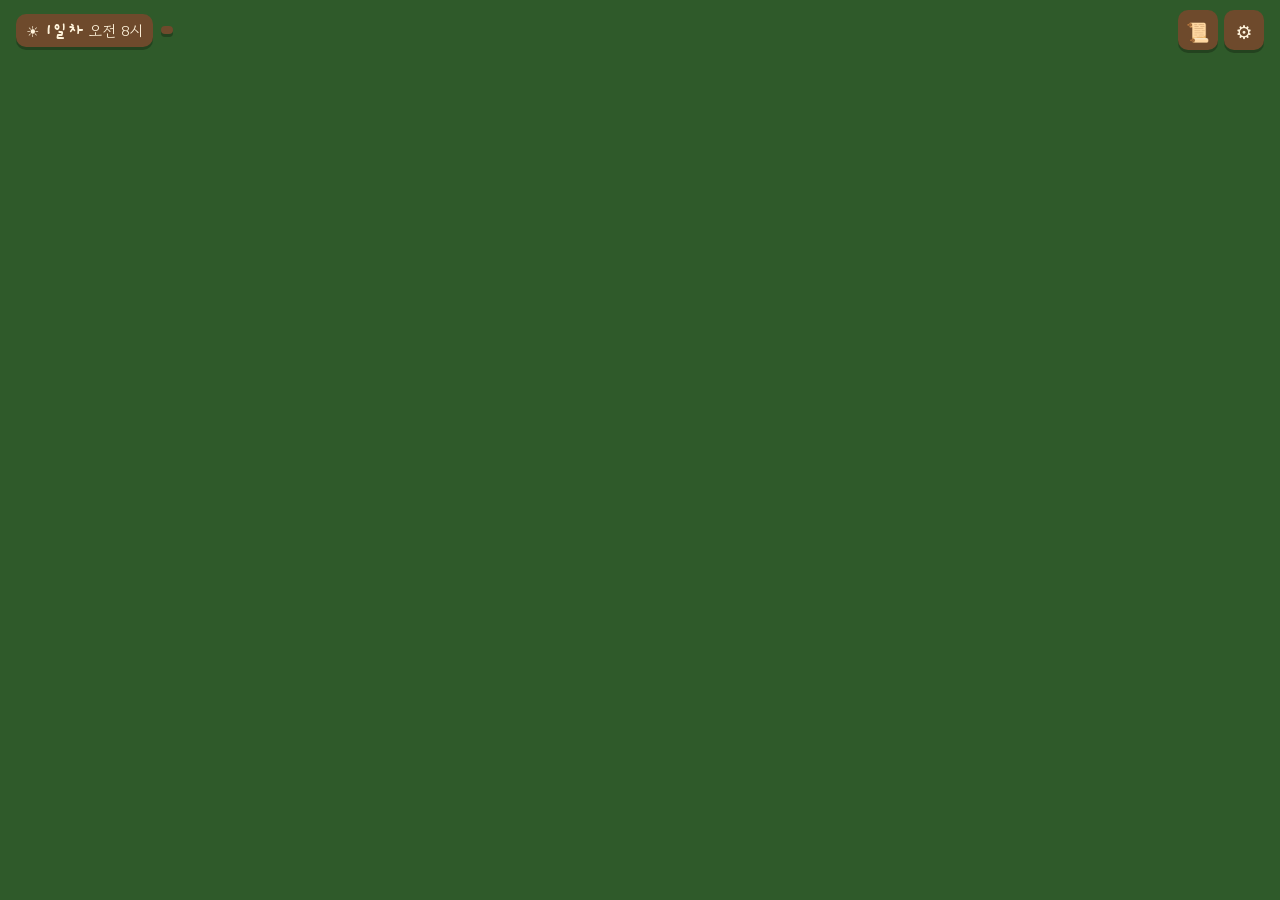
==== commit 8220bfed: "대화창을 더 길게 표시하고 이름 인식 개선 대화창 높이를 화면의 76%까지 늘리고 머리 부분을 한 줄로 줄여 대화가 더 많이 보이게 했다. "토이야"처럼 받침 없는 글자 뒤의 '이" ====
--- a/index.html
+++ b/index.html
@@ -3,1089 +3,109 @@
 <head>
 <meta charset="utf-8">
 <meta name="viewport" content="width=device-width, initial-scale=1, viewport-fit=cover">
-<meta name="theme-color" content="#0b1020">
-<title>등대의 밤</title>
+<title>사과나무 마을</title>
+<meta name="description" content="API 없이 브라우저에서 돌아가는 AI NPC 마을 게임">
 <link rel="preconnect" href="https://fonts.googleapis.com">
 <link rel="preconnect" href="https://fonts.gstatic.com" crossorigin>
-<link rel="stylesheet" href="https://fonts.googleapis.com/css2?family=Gowun+Batang:wght@400;700&family=Gowun+Dodum&display=swap">
-<style>
-  /* Layout: one-screen portrait app — top bar, ship/inventory status, narration log, choices */
-  :root {
-    --bg: #0b1020;
-    --bg-2: #121a33;
-    --fg: #ece6d6;
-    --muted: #8f97b3;
-    --card: rgba(22, 30, 58, .82);
-    --line: #283357;
-    --lamp: #ffd36b;
-    --lamp-soft: rgba(255, 211, 107, .16);
-    --radio: #7fe0a8;
-    --cat: #f4a9c4;
-    --old: #d8b98a;
-    --me: #9cc8ff;
-    --bad: #ff7b7b;
-    --font-display: "Gowun Batang", "AppleMyungjo", "Nanum Myeongjo", serif;
-    --font-body: "Gowun Dodum", "Apple SD Gothic Neo", "Malgun Gothic", system-ui, sans-serif;
-    color-scheme: dark;
-  }
-
-  [hidden] { display: none !important; }
-  html { height: 100%; box-sizing: border-box; }
-  *, *::before, *::after { box-sizing: inherit; }
-  body {
-    margin: 0;
-    min-height: 100%;
-    height: 100dvh;
-    background: radial-gradient(120% 70% at 50% 0%, var(--bg-2), var(--bg) 70%);
-    background-color: var(--bg);
-    color: var(--fg);
-    font-family: var(--font-body);
-    -webkit-tap-highlight-color: transparent;
-    overflow: hidden;
-  }
-  /* rain */
-  body::before {
-    content: "";
-    position: fixed; inset: -50%;
-    background: repeating-linear-gradient(105deg, transparent 0 14px, rgba(160, 180, 230, .07) 14px 15px);
-    animation: rain .5s linear infinite;
-    pointer-events: none;
-  }
-  @keyframes rain { to { transform: translate(-12px, 46px); } }
-  @media (prefers-reduced-motion: reduce) { body::before { animation: none; } }
-
-  button { font: inherit; color: inherit; }
-  .app {
-    position: relative;
-    height: 100%;
-    max-width: 560px;
-    margin: 0 auto;
-    padding: max(12px, env(safe-area-inset-top)) 16px max(14px, env(safe-area-inset-bottom));
-    display: flex; flex-direction: column; gap: 12px;
-  }
-
-  .icon-btn {
-    width: 40px; height: 40px; border-radius: 12px;
-    border: 1px solid var(--line); background: var(--card);
-    display: grid; place-items: center; cursor: pointer;
-  }
-  .icon-btn svg { width: 20px; height: 20px; }
-  .btn {
-    border: 1px solid var(--line); background: var(--card);
-    border-radius: 14px; padding: 10px 14px; cursor: pointer;
-    font-size: 15px;
-  }
-  .btn.primary {
-    background: var(--lamp); color: #2a1e00; border-color: var(--lamp);
-    font-family: var(--font-display); font-weight: 700; font-size: 18px;
-    box-shadow: 0 0 28px var(--lamp-soft);
-  }
-  .btn:disabled { opacity: .45; cursor: default; }
-  :focus-visible { outline: 2px solid var(--lamp); outline-offset: 2px; }
-
-  /* ---------- title ---------- */
-  #title { flex: 1; display: flex; flex-direction: column; align-items: center; justify-content: center; gap: 18px; text-align: center; overflow-y: auto; }
-  .lighthouse { width: 150px; height: 190px; overflow: visible; }
-  .lighthouse .beam { transform-origin: 75px 46px; animation: sweep 6s ease-in-out infinite alternate; }
-  @keyframes sweep { from { transform: rotate(-24deg); } to { transform: rotate(24deg); } }
-  @media (prefers-reduced-motion: reduce) { .lighthouse .beam { animation: none; } }
-  #title h1 { font-family: var(--font-display); font-size: 40px; margin: 0; letter-spacing: .04em; }
-  .tagline { margin: -6px 0 0; color: var(--muted); font-size: 15px; line-height: 1.6; }
-  .title-actions { display: flex; flex-direction: column; gap: 10px; width: min(280px, 100%); }
-  .notice { font-size: 13px; color: var(--muted); line-height: 1.6; max-width: 340px; }
-  .notice.warn { color: var(--bad); }
-  .endings { width: min(340px, 100%); text-align: left; background: var(--card); border: 1px solid var(--line); border-radius: 16px; padding: 12px 14px; }
-  .endings h2 { font-size: 14px; margin: 0 0 8px; color: var(--muted); font-weight: 400; display: flex; justify-content: space-between; }
-  .endings ol { margin: 0; padding-left: 20px; display: grid; gap: 4px; font-size: 15px; }
-  .endings li.locked { color: var(--muted); }
-
-  /* ---------- game ---------- */
-  #game { flex: 1; min-height: 0; display: flex; flex-direction: column; gap: 10px; }
-  .topbar { display: flex; align-items: center; gap: 10px; }
-  .place { flex: 1; min-width: 0; text-align: center; font-family: var(--font-display); font-size: 17px; white-space: nowrap; overflow: hidden; text-overflow: ellipsis; }
-  .place small { display: block; font-family: var(--font-body); font-size: 11px; color: var(--muted); letter-spacing: .08em; }
-
-  .status { background: var(--card); border: 1px solid var(--line); border-radius: 16px; padding: 10px 12px; display: grid; gap: 8px; }
-  .ship-row { display: flex; align-items: center; gap: 10px; font-size: 12px; color: var(--muted); }
-  .track { position: relative; flex: 1; height: 22px; border-radius: 11px; background: linear-gradient(90deg, rgba(90, 130, 220, .18), rgba(255, 123, 123, .22)); }
-  .track .ship { position: absolute; top: 50%; transform: translate(-50%, -50%); font-size: 16px; transition: left .6s ease; }
-  .track .rock { position: absolute; right: 4px; top: 50%; transform: translateY(-50%); font-size: 13px; }
-  .ship-label { min-width: 64px; text-align: right; color: var(--fg); }
-  .ship-label.hot { color: var(--bad); }
-  .inv { display: flex; flex-wrap: wrap; gap: 6px; min-height: 26px; }
-  .chip { font-size: 12px; padding: 4px 9px; border-radius: 999px; border: 1px solid var(--line); background: rgba(255, 255, 255, .04); animation: pop .35s ease; }
-  .chip.empty { color: var(--muted); border-style: dashed; animation: none; }
-  @keyframes pop { from { transform: scale(.6); opacity: 0; } }
-
-  .story { flex: 1; min-height: 0; overflow-y: auto; padding: 4px 2px; scroll-behavior: smooth; }
-  .line { font-family: var(--font-display); font-size: 18px; line-height: 1.75; margin: 0 0 10px; transition: opacity .3s, color .3s; animation: fadein .4s ease; word-break: keep-all; }
-  @keyframes fadein { from { opacity: 0; transform: translateY(4px); } }
-  .line.past { opacity: .62; }
-  .line.cur { color: #fff; text-shadow: 0 0 18px var(--lamp-soft); }
-  .line.talk { font-family: var(--font-body); font-size: 17px; padding: 8px 12px; border-radius: 12px; border-left: 3px solid currentColor; background: rgba(255, 255, 255, .04); }
-  .line.talk .who { display: block; font-size: 11px; letter-spacing: .1em; opacity: .85; }
-  .line.v-radio { color: var(--radio); }
-  .line.v-cat { color: var(--cat); }
-  .line.v-old { color: var(--old); font-style: italic; }
-  .line.v-me { color: var(--me); }
-  .line.warn { color: var(--bad); font-family: var(--font-body); font-size: 16px; }
-  .line.cur.talk { text-shadow: none; background: rgba(255, 255, 255, .08); }
-
-  .controls { display: flex; gap: 8px; }
-  .controls .btn { flex: 1; font-size: 14px; padding: 8px 10px; display: flex; align-items: center; justify-content: center; gap: 6px; }
-  .controls svg { width: 16px; height: 16px; }
-
-  .choices { display: grid; gap: 8px; }
-  .choice {
-    display: flex; align-items: center; gap: 10px; text-align: left;
-    border: 1px solid var(--line); background: var(--card); border-radius: 14px;
-    padding: 12px 14px; font-size: 16px; cursor: pointer; animation: fadein .35s ease both;
-    min-height: 48px;
-  }
-  .choice .num { flex: none; width: 24px; height: 24px; border-radius: 50%; display: grid; place-items: center; font-size: 13px; background: var(--lamp-soft); color: var(--lamp); }
-  .choice.reading { border-color: var(--lamp); }
-  .choice:active { transform: scale(.98); }
-
-  .ending-card { text-align: center; padding: 16px; border-radius: 18px; border: 1px solid var(--lamp); background: radial-gradient(circle at 50% 0%, var(--lamp-soft), var(--card) 70%); animation: fadein .5s ease; display: grid; gap: 8px; }
-  .ending-card.dark { border-color: var(--bad); background: radial-gradient(circle at 50% 0%, rgba(255, 123, 123, .14), var(--card) 70%); }
-  .ending-card .tag { font-size: 12px; letter-spacing: .3em; color: var(--muted); }
-  .ending-card h2 { font-family: var(--font-display); font-size: 26px; margin: 0; }
-  .ending-card p { margin: 0; color: var(--muted); font-size: 14px; line-height: 1.6; }
-  .ending-card .row { display: flex; gap: 8px; margin-top: 6px; }
-  .ending-card .row .btn { flex: 1; }
-
-  /* lamp-on flash */
-  .flash { position: fixed; inset: 0; pointer-events: none; background: radial-gradient(circle at 50% 30%, rgba(255, 230, 160, .55), transparent 60%); animation: flash 2.4s ease forwards; }
-  @keyframes flash { 0% { opacity: 0; } 15% { opacity: 1; } 100% { opacity: 0; } }
-
-  /* ---------- settings sheet ---------- */
-  .sheet-bg { position: fixed; inset: 0; background: rgba(0, 0, 0, .55); display: flex; align-items: flex-end; justify-content: center; z-index: 10; }
-  .sheet { width: min(560px, 100%); background: var(--bg-2); border: 1px solid var(--line); border-bottom: 0; border-radius: 20px 20px 0 0; padding: 18px 16px max(18px, env(safe-area-inset-bottom)); display: grid; gap: 14px; max-height: 90dvh; overflow-y: auto; }
-  .sheet h2 { margin: 0; font-family: var(--font-display); font-size: 20px; display: flex; justify-content: space-between; align-items: center; }
-  .field { display: grid; gap: 6px; font-size: 14px; }
-  .field select, .field input[type=range] { width: 100%; }
-  .field select { font: inherit; padding: 10px; border-radius: 12px; background: var(--card); color: var(--fg); border: 1px solid var(--line); }
-  .field input[type=range] { accent-color: var(--lamp); }
-  .toggle { display: flex; align-items: center; justify-content: space-between; gap: 12px; font-size: 15px; padding: 4px 0; }
-  .toggle input { width: 22px; height: 22px; accent-color: var(--lamp); }
-  .hint { color: var(--muted); font-size: 12px; line-height: 1.5; }
-</style>
+<link rel="stylesheet" href="https://fonts.googleapis.com/css2?family=Gaegu:wght@700&family=Gowun+Dodum&display=swap">
+<link rel="stylesheet" href="css/style.css">
 </head>
 <body>
-<div class="app">
+<div id="app">
+  <canvas id="game" aria-label="사과나무 마을 지도. 땅을 누르면 이동하고 주민을 누르면 대화합니다."></canvas>
 
-  <!-- 타이틀 -->
-  <section id="title">
-    <svg class="lighthouse" viewBox="0 0 150 190" aria-hidden="true">
-      <defs>
-        <linearGradient id="beamG" x1="0" x2="1">
-          <stop offset="0" stop-color="#ffd36b" stop-opacity=".55"/>
-          <stop offset="1" stop-color="#ffd36b" stop-opacity="0"/>
-        </linearGradient>
-      </defs>
-      <g class="beam">
-        <polygon points="75,46 230,14 230,78" fill="url(#beamG)"/>
-      </g>
-      <path d="M60 60 L90 60 L98 172 L52 172 Z" fill="#e9e3d3"/>
-      <path d="M57 98 L93 98 L94.5 116 L55.5 116 Z M54 136 L96 136 L97.2 152 L52.8 152 Z" fill="#c4473d"/>
-      <rect x="62" y="36" width="26" height="22" rx="3" fill="#2a3358" stroke="#e9e3d3" stroke-width="3"/>
-      <circle cx="75" cy="46" r="7" fill="#ffd36b"/>
-      <path d="M58 36 L75 22 L92 36 Z" fill="#c4473d"/>
-      <rect x="54" y="57" width="42" height="5" rx="2" fill="#e9e3d3"/>
-      <path d="M20 180 Q50 168 75 176 T130 178 L140 190 L10 190 Z" fill="#1b2445"/>
-    </svg>
-    <h1>등대의 밤</h1>
-    <p class="tagline">목소리가 들려주는 이야기 게임<br>폭풍우 치는 밤, 꺼진 등대에 불을 밝히세요.</p>
-    <div class="title-actions">
-      <button class="btn primary" id="startBtn">이야기 시작</button>
-      <button class="btn" id="titleSettingsBtn">목소리 설정</button>
+  <header id="hud">
+    <div class="clock" aria-live="off"><span id="clockIcon">☀️</span><b id="dayLabel">1일차</b><span id="clockLabel">오전 8시</span></div>
+    <div id="inv" class="inv" aria-label="가방"></div>
+    <div class="hud-btns">
+      <button id="btnJournal" type="button" aria-label="마을 수첩">📜</button>
+      <button id="btnSettings" type="button" aria-label="설정">⚙️</button>
     </div>
-    <p class="notice" id="voiceNotice">🎧 소리를 켜고, 이어폰을 끼면 더 몰입할 수 있어요.</p>
-    <div class="endings" id="endingList"></div>
+  </header>
+
+  <div id="toasts" aria-live="polite"></div>
+
+  <section id="chat" class="sheet" hidden aria-label="대화">
+    <div class="chat-head">
+      <div class="portrait" id="chatPortrait">👵</div>
+      <div class="who">
+        <div class="name-row"><span class="name" id="chatName"></span><span class="ai-badge" id="chatAiBadge">규칙 기반 AI</span></div>
+        <div class="meta-row">
+          <div class="meta"><span id="chatRole"></span> · <span id="chatTier"></span> <span id="chatMood"></span></div>
+          <div class="aff"><div class="aff-bar"><i id="chatAff"></i></div><span class="num" id="chatAffNum">0</span></div>
+        </div>
+        <div class="memory" id="chatMemory"></div>
+      </div>
+      <button class="close" id="chatClose" type="button" aria-label="대화 닫기">✕</button>
+    </div>
+    <div class="log" id="chatLog" aria-live="polite"></div>
+    <div class="gift-bar" id="giftBar" hidden></div>
+    <div class="chips" id="chips"></div>
+    <form class="input-row" id="chatForm" autocomplete="off">
+      <input id="chatInput" type="text" maxlength="60" placeholder="하고 싶은 말을 자유롭게 입력하세요" enterkeyhint="send">
+      <button type="submit">보내기</button>
+    </form>
   </section>
 
-  <!-- 게임 -->
-  <section id="game" hidden>
-    <div class="topbar">
-      <button class="icon-btn" id="homeBtn" aria-label="타이틀로">
-        <svg viewBox="0 0 24 24" fill="none" stroke="currentColor" stroke-width="2" stroke-linecap="round" stroke-linejoin="round"><path d="M3 11l9-7 9 7"/><path d="M5 10v10h14V10"/></svg>
-      </button>
-      <div class="place" id="place" aria-live="polite"><small>지금 있는 곳</small><span></span></div>
-      <button class="icon-btn" id="settingsBtn" aria-label="설정">
-        <svg viewBox="0 0 24 24" fill="none" stroke="currentColor" stroke-width="2" stroke-linecap="round" stroke-linejoin="round"><circle cx="12" cy="12" r="3"/><path d="M19.4 15a1.7 1.7 0 0 0 .3 1.8l.1.1a2 2 0 1 1-2.8 2.8l-.1-.1a1.7 1.7 0 0 0-1.8-.3 1.7 1.7 0 0 0-1 1.5V21a2 2 0 1 1-4 0v-.1a1.7 1.7 0 0 0-1.1-1.5 1.7 1.7 0 0 0-1.8.3l-.1.1a2 2 0 1 1-2.8-2.8l.1-.1a1.7 1.7 0 0 0 .3-1.8 1.7 1.7 0 0 0-1.5-1H3a2 2 0 1 1 0-4h.1a1.7 1.7 0 0 0 1.5-1.1 1.7 1.7 0 0 0-.3-1.8l-.1-.1a2 2 0 1 1 2.8-2.8l.1.1a1.7 1.7 0 0 0 1.8.3H9a1.7 1.7 0 0 0 1-1.5V3a2 2 0 1 1 4 0v.1a1.7 1.7 0 0 0 1 1.5 1.7 1.7 0 0 0 1.8-.3l.1-.1a2 2 0 1 1 2.8 2.8l-.1.1a1.7 1.7 0 0 0-.3 1.8V9a1.7 1.7 0 0 0 1.5 1H21a2 2 0 1 1 0 4h-.1a1.7 1.7 0 0 0-1.5 1z"/></svg>
-      </button>
+  <section id="journal" class="panel" hidden aria-label="마을 수첩">
+    <div class="panel-head"><h2>마을 수첩</h2><button type="button" class="close" data-close aria-label="닫기">✕</button></div>
+    <div class="tabs" role="tablist">
+      <button type="button" class="tab" role="tab" data-tab="quests">부탁</button>
+      <button type="button" class="tab" role="tab" data-tab="people">주민</button>
+      <button type="button" class="tab" role="tab" data-tab="news">마을 소식</button>
     </div>
+    <div id="journalBody" class="panel-body"></div>
+  </section>
 
-    <div class="status">
-      <div class="ship-row">
-        <span>바다제비호</span>
-        <div class="track" role="img" id="track"><span class="ship">🚢</span><span class="rock">🪨</span></div>
-        <span class="ship-label" id="shipLabel"></span>
+  <section id="settings" class="panel" hidden aria-label="설정">
+    <div class="panel-head"><h2>설정</h2><button type="button" class="close" data-close aria-label="닫기">✕</button></div>
+    <div class="panel-body">
+      <h3>주민들의 두뇌</h3>
+      <label class="radio"><input type="radio" name="aiMode" id="aiClaude" value="claude">
+        <span><b>Claude AI</b> (추천)<br><small>주민들이 Claude로 생각하고 말해요. 무슨 말이든 알아듣고 매번 새로 대답해요. API 키 없이 claude.ai에서 열었을 때 쓸 수 있고, 처음 한 번 허용을 묻고 내 Claude 사용량을 써요.</small><br><small id="claudeNote" class="note"></small></span></label>
+      <label class="radio"><input type="radio" name="aiMode" id="aiRules" value="rules">
+        <span><b>규칙 기반 AI</b><br><small>정해 둔 낱말 패턴으로 말을 알아듣고 미리 써 둔 대사로 대답해요. 인터넷 없이도 바로 동작하지만, 패턴에 없는 말은 잘 못 알아들어요.</small></span></label>
+      <label class="radio"><input type="radio" name="aiMode" id="aiLlm" value="llm">
+        <span><b>기기 속 LLM</b> (실험)<br><small>작은 언어 모델을 브라우저로 한 번 내려받아 휴대폰·PC 안에서 돌려요. API 키나 서버는 필요 없어요. 게임 규칙은 그대로 두고 말투만 더 자연스러워져요.</small></span></label>
+      <div id="llmBox" class="llm-box" hidden>
+        <label for="modelSelect">모델</label>
+        <select id="modelSelect">
+          <option value="small">가벼운 모델 (약 0.5GB)</option>
+          <option value="large">똑똑한 모델 (약 1.6GB)</option>
+        </select>
+        <p id="llmSupport" class="muted"></p>
+        <button type="button" id="btnLoadModel" class="primary">모델 내려받기</button>
+        <progress id="llmProgress" max="1" value="0" hidden></progress>
+        <p id="llmStatus" class="muted"></p>
       </div>
-      <div class="inv" id="inv"></div>
+      <h3>저장</h3>
+      <p class="muted">진행 상황은 이 브라우저에 자동으로 저장돼요.</p>
+      <button type="button" id="btnReset" class="danger">처음부터 다시 하기</button>
     </div>
+  </section>
 
-    <div class="story" id="story" aria-live="polite"></div>
-
-    <div class="controls">
-      <button class="btn" id="replayBtn"><svg viewBox="0 0 24 24" fill="none" stroke="currentColor" stroke-width="2" stroke-linecap="round" stroke-linejoin="round"><path d="M3 12a9 9 0 1 0 3-6.7L3 8"/><path d="M3 3v5h5"/></svg>다시 듣기</button>
-      <button class="btn" id="skipBtn"><svg viewBox="0 0 24 24" fill="none" stroke="currentColor" stroke-width="2" stroke-linecap="round" stroke-linejoin="round"><path d="M5 4l10 8-10 8z"/><path d="M19 5v14"/></svg>건너뛰기</button>
+  <section id="intro" class="panel intro" hidden aria-label="게임 안내">
+    <div class="panel-body">
+      <p class="eyebrow">AI 주민이 사는 마을</p>
+      <h1>사과나무 마을</h1>
+      <p>주민 넷이 저마다의 성격과 하루 일정을 가지고 살아요. 말을 걸면 당신의 이름과 좋아하는 것을 기억하고, 당신이 한 일을 다른 주민에게 소문내기도 해요.</p>
+      <p class="muted">claude.ai에서 열면 주민들이 Claude로 자유롭게 대화해요. 처음 말을 걸 때 Claude 사용을 허용할지 물어요.</p>
+      <ul class="howto">
+        <li><b>이동</b> 땅을 누르세요. 키보드는 방향키나 WASD.</li>
+        <li><b>대화</b> 주민을 누르거나 옆에서 스페이스. 아무 말이나 자유롭게 입력해 보세요.</li>
+        <li><b>줍기</b> 🍎 🪨 🌷 위를 지나가면 가방에 들어가요.</li>
+        <li><b>부탁</b> "부탁할 거 있어?"라고 물어보세요.</li>
+      </ul>
+      <button type="button" id="btnStart" class="primary big">마을로 들어가기</button>
     </div>
-
-    <div class="choices" id="choices"></div>
   </section>
 </div>
 
-<!-- 설정 -->
-<div class="sheet-bg" id="settings" hidden>
-  <div class="sheet" role="dialog" aria-modal="true" aria-labelledby="settingsTitle">
-    <h2 id="settingsTitle">목소리 설정 <button class="icon-btn" id="closeSettings" aria-label="닫기"><svg viewBox="0 0 24 24" fill="none" stroke="currentColor" stroke-width="2" stroke-linecap="round"><path d="M6 6l12 12M18 6L6 18"/></svg></button></h2>
-    <label class="toggle">목소리로 읽어 주기 <input type="checkbox" id="optVoice"></label>
-    <div class="field">
-      <label for="optVoiceSel">내레이터 목소리</label>
-      <select id="optVoiceSel"></select>
-      <span class="hint" id="voiceHint"></span>
-    </div>
-    <div class="field">
-      <label for="optRate">말하기 속도 <b id="rateVal"></b></label>
-      <input type="range" id="optRate" min="0.7" max="1.6" step="0.1">
-    </div>
-    <label class="toggle">선택지도 읽어 주기 <input type="checkbox" id="optChoices"></label>
-    <label class="toggle">빗소리·효과음 <input type="checkbox" id="optSfx"></label>
-    <button class="btn" id="previewBtn">목소리 미리 듣기</button>
-  </div>
-</div>
-
-<script>
-(() => {
-  'use strict';
-
-  /* ================= 저장 ================= */
-  const KEY = 'lighthouse-night:v1';
-  const store = (() => {
-    let data = {};
-    try { data = JSON.parse(localStorage.getItem(KEY)) || {}; } catch (e) { data = {}; }
-    return {
-      get: (k, d) => (k in data ? data[k] : d),
-      set(k, v) { data[k] = v; try { localStorage.setItem(KEY, JSON.stringify(data)); } catch (e) {} },
-    };
-  })();
-
-  const settings = Object.assign(
-    { voice: true, voiceURI: '', rate: 1, readChoices: false, sfx: true },
-    store.get('settings', {})
-  );
-  const saveSettings = () => store.set('settings', settings);
-
-  /* ================= 목소리 종류 ================= */
-  // v: 화자. 내레이터 외 인물은 높낮이·속도를 바꾸고, 한국어 음성이 둘 이상이면 다른 음성을 씁니다.
-  const STYLE = {
-    n:     { pitch: 1.0, rate: 1.0 },
-    radio: { pitch: 0.6, rate: 1.12, who: '무전 · 선장', alt: true },
-    old:   { pitch: 0.75, rate: 0.9, who: '일지 · 전임 등대지기', alt: true },
-    me:    { pitch: 1.15, rate: 1.05, who: '나' },
-    cat:   { pitch: 2.0, rate: 0.9, who: '고양이' },
-    sys:   { pitch: 1.0, rate: 1.1 },
-    warn:  { pitch: 0.9, rate: 1.05 },
-  };
-  const R = t => ({ v: 'radio', t });
-  const O = t => ({ v: 'old', t });
-  const M = t => ({ v: 'me', t });
-  const C = t => ({ v: 'cat', t });
-
-  /* ================= 이야기 ================= */
-  const TIME_MAX = 15;
-  const light = s => s.matches || s.power;
-  const dark = s => (light(s) ? 1 : 2); // 불빛 없이 계단을 오르내리면 시간이 더 걸림
-
-  const ENDINGS = {
-    best: { title: '완벽한 첫 근무', good: true, desc: '무전에 응답하고, 고양이를 구하고, 등대의 불을 밝혔습니다.' },
-    good: { title: '빛을 지킨 밤', good: true, desc: '등대의 불을 밝혀 배를 지켰습니다.', hint: '무전에 응답하고, 떨고 있는 누군가도 챙겨 보세요.' },
-    reef: { title: '어둠 속의 굉음', desc: '불을 켜기 전에 배가 도착하고 말았습니다.', hint: '배가 오기 전에 불을 켜야 해요. 꼭 필요한 곳만 들러 보세요.' },
-    wave: { title: '파도 속으로', desc: '부두에서 직접 신호를 보내려다 파도에 휩쓸렸습니다.', hint: '사람의 목소리로는 폭풍을 이길 수 없어요.' },
-    fall: { title: '깁스와 함께', desc: '어두운 계단을 뛰어오르다 굴러떨어졌습니다.', hint: '어둠 속에서는 서두르지 마세요.' },
-  };
-  const ENDING_ORDER = ['best', 'good', 'reef', 'wave', 'fall'];
-
-  const storageChoices = s => [
-    !s.matches && { label: '서랍장을 뒤진다', to: 'drawer' },
-    !s.oil && !s.power && { label: '선반을 더듬는다', to: 'shelf' },
-    !s.cat && { label: '고양이를 안아 든다', to: 'cat' },
-    { label: '홀로 나간다', to: 'hall' },
-  ];
-  const roomChoices = s => [
-    !s.readLog && { label: '책상 위 일지를 살핀다', to: 'log' },
-    !s.key && { label: '벽의 액자를 들춰 본다', to: 'frame' },
-    { label: '계단으로 나간다', to: 'stairs' },
-  ];
-
-  const SCENES = {
-    start: {
-      place: '숙직실',
-      text: () => [
-        '쿠르릉, 쾅!',
-        '천둥소리에 번쩍 눈을 뜹니다.',
-        '당신은 외딴 섬 등대의 새 등대지기. 오늘이 첫 근무 날 밤입니다.',
-        '그런데 사방이 칠흑같이 캄캄합니다. 정전이 된 모양입니다.',
-        '창밖에선 비바람이 몰아치고, 파도가 바위를 사납게 때립니다.',
-        R('치지직… 등대, 등대 응답하라. 여기는 화물선 바다제비호.'),
-        '책상 위 무전기에서 다급한 목소리가 흘러나옵니다.',
-      ],
-      choices: s => [
-        !s.radio && { label: '무전기를 집어 응답한다', to: 'radio' },
-        !s.listened && { label: '숨을 고르고 귀를 기울인다', to: 'listen' },
-        { label: '벽을 더듬어 방을 나선다', to: 'hall' },
-      ],
-    },
-    listen: {
-      place: '숙직실',
-      enter: s => { s.listened = true; },
-      text: () => [
-        '눈을 감고 소리에 집중합니다.',
-        '빗소리, 바람 소리, 파도 소리…',
-        '그 너머로 아주 작게, 야옹, 하는 울음소리가 들립니다. 홀 옆 창고 쪽인 것 같습니다.',
-        '그리고 바깥 어딘가에서, 덜컹덜컹 쇠문이 흔들리는 소리도 들립니다.',
-      ],
-      choices: s => [
-        !s.radio && { label: '무전기를 집어 응답한다', to: 'radio' },
-        { label: '벽을 더듬어 방을 나선다', to: 'hall' },
-      ],
-    },
-    radio: {
-      place: '숙직실',
-      enter: s => { s.radio = true; },
-      text: () => [
-        M('여기는 등대. 들린다, 말하라.'),
-        R('등대! 불빛이 전혀 안 보인다! 이대로 수로에 들어가면 암초에 부딪힌다!'),
-        R('배를 돌릴 시간이 없다. 제발, 불을 켜 달라!'),
-        '치직— 무전이 끊겼습니다.',
-        '배가 섬에 닿기 전에 등대 불을 켜야 합니다.',
-      ],
-      choices: s => [
-        !s.listened && { label: '숨을 고르고 귀를 기울인다', to: 'listen' },
-        { label: '서둘러 방을 나선다', to: 'hall' },
-      ],
-    },
-    hall: {
-      place: '1층 홀',
-      text: s => [
-        s.seen.hall === 1 ? '벽을 더듬으며 숙직실을 나와 1층 홀에 섰습니다.' : '1층 홀입니다.',
-        s.seen.hall === 1 && !light(s) && '어둠에 눈이 조금 익숙해집니다.',
-        '왼쪽엔 창고 문, 정면엔 위로 이어지는 나선 계단이 있습니다.',
-        '오른쪽 철문 너머에선 바깥 바람이 으르렁거립니다.',
-        !s.cat && (s.listened || s.seen.hall === 1) && '창고 쪽에서 희미하게 고양이 울음소리가 들립니다.',
-      ],
-      choices: s => [
-        { label: '창고 문을 연다', to: 'storage' },
-        { label: light(s) ? '나선 계단을 오른다' : '나선 계단을 더듬어 오른다', to: 'stairs', cost: dark },
-        !light(s) && { label: '시간이 없다! 어둠 속 계단을 뛰어오른다', to: 'fall' },
-        { label: '철문을 열고 밖으로 나간다', to: 'outside' },
-        !s.radio && { label: '숙직실로 돌아가 무전기에 응답한다', to: 'radio' },
-      ],
-    },
-    storage: {
-      place: '창고',
-      text: s => [
-        s.seen.storage === 1 ? '창고 문을 엽니다. 기름 냄새와 먼지 냄새가 훅 끼쳐 옵니다.' : '창고 안입니다.',
-        s.matches ? '성냥 불빛에 서랍장과 높은 선반이 어른거립니다.' : '손끝에 서랍장과 높은 선반이 닿습니다.',
-        !s.cat && '구석에서 무언가 바스락거립니다. 작은 고양이 한 마리가 떨고 있습니다.',
-        s.matches && (s.oil || s.power) && s.cat && '더 챙길 것은 없어 보입니다.',
-      ],
-      choices: storageChoices,
-    },
-    drawer: {
-      place: '창고',
-      enter: s => { s.matches = true; },
-      text: () => [
-        '서랍을 하나씩 열어 봅니다.',
-        '맨 아래 서랍에서 작은 종이 상자가 손에 잡힙니다. 흔들자 사각사각 소리가 납니다.',
-        '성냥입니다! 하나를 긋자, 작은 불꽃이 주위를 밝힙니다.',
-      ],
-      choices: storageChoices,
-    },
-    shelf: {
-      place: '창고',
-      enter: s => { s.oil = true; },
-      text: s => s.matches ? [
-        '성냥 불빛 아래, 선반 위의 빨간 통이 보입니다.',
-        '뚜껑을 열자 등유 냄새가 확 풍깁니다.',
-        '등유 한 통을 챙겼습니다.',
-      ] : [
-        '선반을 더듬다가 무언가를 건드립니다. 쨍그랑!',
-        '깨진 건 빈 병이었습니다. 조심스레 다시 손을 뻗자 묵직한 통이 잡힙니다.',
-        '뚜껑을 열자 등유 냄새가 확 풍깁니다.',
-        '등유 한 통을 챙겼습니다.',
-      ],
-      choices: storageChoices,
-    },
-    cat: {
-      place: '창고',
-      enter: s => { s.cat = true; },
-      text: () => [
-        '몸을 낮추고 손을 내밀자, 고양이가 조심스레 다가옵니다.',
-        C('야옹.'),
-        '품에 안으니 작고 따뜻한 몸이 떨림을 멈춥니다.',
-        '어쩐지 혼자가 아닌 것 같아 용기가 납니다.',
-      ],
-      choices: storageChoices,
-    },
-    outside: {
-      place: '등대 바깥',
-      text: s => [
-        s.seen.outside === 1 ? '철문을 열자 비바람이 얼굴을 세차게 때립니다.' : '다시 비바람 속으로 나왔습니다.',
-        s.power ? '발전기 창고에서 부르릉, 힘찬 소리가 납니다.' : '오른쪽 벽에 작은 발전기 창고가 붙어 있습니다. 바람에 쇠문이 덜컹거립니다.',
-        '왼쪽으론 부두로 내려가는 미끄러운 돌계단이 보입니다.',
-        '바다 저 멀리, 배의 불빛이 파도 사이로 흔들립니다.',
-      ],
-      choices: s => [
-        !s.power && { label: '발전기 창고로 간다', to: 'generator' },
-        { label: '부두로 내려가 배에 직접 신호를 보낸다', to: 'dock' },
-        { label: '등대 안으로 돌아간다', to: 'hall' },
-      ],
-    },
-    generator: {
-      place: '발전기 창고',
-      text: s => !s.key ? [
-        '발전기 창고 문에 묵직한 자물쇠가 걸려 있습니다.',
-        '열쇠가 없으면 열 수 없겠습니다.',
-      ] : [
-        '열쇠를 꽂아 돌리자 철컥, 자물쇠가 풀립니다.',
-        '안에는 낡은 발전기가 웅크리고 있습니다.',
-        s.oil ? '연료 계기판이 바닥입니다. 가져온 등유를 넣으면 돌아갈지도 모릅니다.'
-              : '연료 계기판 바늘이 바닥에 붙어 있습니다. 연료가 없으면 돌아가지 않겠습니다.',
-      ],
-      choices: s => [
-        s.key && s.oil && { label: '등유를 붓고 시동 줄을 당긴다', to: 'genOn' },
-        { label: '밖으로 나간다', to: 'outside' },
-        { label: '등대 안으로 돌아간다', to: 'hall' },
-      ],
-    },
-    genOn: {
-      place: '발전기 창고',
-      enter: s => { s.power = true; s.oil = false; },
-      text: () => [
-        '통을 기울여 등유를 콸콸 붓습니다.',
-        '시동 줄을 힘껏 당깁니다. 한 번… 두 번…',
-        '부르르릉! 발전기가 깨어납니다!',
-        '등대 창문마다 비상등이 하나둘 켜집니다.',
-      ],
-      choices: () => [
-        { label: '등실까지 단숨에 뛰어 올라간다', to: 'lamp' },
-      ],
-    },
-    stairs: {
-      place: '나선 계단',
-      text: s => [
-        s.prev === 'hall' && (s.power ? '비상등이 켜진 계단을 성큼성큼 오릅니다.'
-          : s.matches ? '성냥을 하나 그어 들고 나선 계단을 오릅니다.'
-          : '빛 한 점 없는 계단입니다. 난간을 붙잡고 한 칸 한 칸 더듬어 오릅니다. 시간이 꽤 걸립니다.'),
-        s.prev !== 'hall' && '나선 계단으로 나왔습니다.',
-        '중간층에 작은 방문이 보이고, 계단은 꼭대기까지 이어집니다.',
-      ],
-      choices: s => [
-        { label: '중간층 방에 들어간다', to: 'room' },
-        { label: '꼭대기 등실까지 오른다', to: 'lamp' },
-        { label: '1층으로 내려간다', to: 'hall', cost: dark },
-      ],
-    },
-    room: {
-      place: '등대지기 방',
-      text: s => [
-        s.seen.room === 1 ? '전임 등대지기가 쓰던 작은 방입니다.' : '등대지기 방입니다.',
-        light(s) ? '책상 위엔 낡은 일지가 펼쳐져 있고, 벽엔 빛바랜 등대 사진 액자가 걸려 있습니다.'
-                 : '어두워 잘 보이지 않지만, 책상과 벽에 걸린 액자 같은 것이 손에 닿습니다.',
-      ],
-      choices: roomChoices,
-    },
-    log: {
-      place: '등대지기 방',
-      enter: s => { if (light(s)) s.readLog = true; },
-      text: s => light(s) ? [
-        '일지의 마지막 장에 삐뚤빼뚤한 글씨가 적혀 있습니다.',
-        O('정전이 되면 바깥 발전기를 돌릴 것. 열쇠는 늘 그렇듯 액자 뒤에 있다.'),
-        O('연료가 떨어졌으면 창고의 등유를 쓰게.'),
-        O('발전기가 말을 안 들으면 등실의 옛 등유 램프를 켜면 된다. 성냥만 잊지 말게.'),
-      ] : [
-        '종이 감촉은 느껴지지만, 너무 어두워 한 글자도 읽을 수 없습니다.',
-        '빛이 있어야 읽을 수 있겠습니다.',
-      ],
-      choices: roomChoices,
-    },
-    frame: {
-      place: '등대지기 방',
-      enter: s => { s.key = true; },
-      text: () => [
-        '액자를 들추자 뒤에서 무언가 툭 떨어집니다.',
-        '작은 쇠 열쇠입니다. 낡은 꼬리표에 발전기라고 적혀 있습니다.',
-      ],
-      choices: roomChoices,
-    },
-    lamp: {
-      place: '등실 · 꼭대기',
-      text: s => [
-        s.seen.lamp === 1 ? '마침내 등대 꼭대기, 거대한 렌즈가 놓인 등실입니다.' : '등실입니다.',
-        '유리창 너머로 검은 바다가 보입니다. 배의 불빛이 점점 가까워집니다.',
-        ...(s.power ? [
-          '벽의 주 전원 레버에 초록 불이 들어와 있습니다. 이제 전기가 흐릅니다!',
-        ] : [
-          s.seen.lamp === 1 && '벽의 주 전원 레버는 전기가 끊겨 꿈쩍도 하지 않습니다.',
-          '렌즈 곁에 오래된 등유 램프가 놓여 있습니다.',
-          !s.oil ? '램프의 기름통은 바싹 말라 있습니다. 연료가 필요합니다.'
-            : !s.matches ? '등유를 채울 수는 있지만, 불을 붙일 것이 없습니다.'
-            : '등유도 있고, 성냥도 있습니다!',
-        ]),
-      ],
-      choices: s => [
-        s.power && { label: '주 전원 레버를 힘껏 올린다', to: 'lit', cost: 0 },
-        !s.power && s.oil && s.matches && { label: '램프에 등유를 채우고 성냥을 긋는다', to: 'lit', cost: 0 },
-        { label: '계단으로 내려간다', to: 'stairs' },
-      ],
-    },
-
-    /* ---------- 엔딩 ---------- */
-    lit: {
-      place: '등실 · 꼭대기',
-      ending: s => (s.radio && s.cat ? 'best' : 'good'),
-      text: s => [
-        ...(s.power ? [
-          '철컥! 레버를 올리자 거대한 렌즈가 웅웅 울리며 돌기 시작합니다.',
-        ] : [
-          '램프에 등유를 채우고 성냥을 긋습니다.',
-          '화르륵, 불꽃이 피어오르고 렌즈가 그 빛을 몇십 배로 키웁니다.',
-        ]),
-        '한 줄기 하얀 빛이 폭풍우를 가르며 바다로 뻗어 나갑니다.',
-        '배의 불빛이 천천히, 아주 천천히 방향을 틉니다. 그리고 암초를 아슬아슬하게 비껴갑니다.',
-        s.radio ? R('등대! 보인다, 불빛이 보인다! 고맙다, 정말 고맙다!')
-                : '멀리서 길게 울리는 뱃고동 소리가, 꼭 고맙다고 말하는 것 같습니다.',
-        s.cat && '품 안의 고양이가 그르릉 소리를 냅니다.',
-        s.cat && C('야옹.'),
-        s.radio && s.cat ? '폭풍은 아침이 되어서야 잦아들었습니다. 당신의 첫 근무는 누구보다 완벽했습니다.'
-                         : '폭풍은 아침이 되어서야 잦아들었습니다. 길고 긴 첫 근무가 끝났습니다.',
-      ],
-    },
-    reef: {
-      place: '등대',
-      ending: () => 'reef',
-      text: () => [
-        '그때, 바다 쪽에서 끔찍한 굉음이 울려 퍼집니다.',
-        '콰지직… 배가 암초에 부딪히는 소리입니다.',
-        '다행히 선원들은 구명보트를 타고 모두 섬으로 피했습니다.',
-        '하지만 바다제비호는 끝내 파도 아래로 가라앉았습니다.',
-        '조금만 더 서둘렀더라면…',
-      ],
-    },
-    dock: {
-      place: '부두',
-      ending: () => 'wave',
-      text: () => [
-        '미끄러운 돌계단을 조심조심 내려가 부두에 섭니다.',
-        '두 팔을 흔들며 목이 터져라 외칩니다.',
-        M('여기예요! 이쪽은 암초예요!'),
-        '하지만 폭풍 속에서 당신의 목소리는 금세 묻혀 버립니다.',
-        '그때, 산더미 같은 파도가 부두를 덮칩니다.',
-        '…눈을 떠 보니 아침입니다. 바위틈에 걸려 겨우 살아남았지만, 그날 밤 등대의 불은 끝내 켜지지 않았습니다.',
-      ],
-    },
-    fall: {
-      place: '나선 계단',
-      ending: () => 'fall',
-      text: () => [
-        '시간이 없다는 생각에 계단을 두 칸씩 뛰어오릅니다.',
-        '세 바퀴째 도는 순간, 젖은 계단에서 발이 쭉 미끄러집니다.',
-        '쿵, 쿵, 쿵…',
-        '정신을 차렸을 땐 구조대의 손전등이 얼굴을 비추고 있었습니다.',
-        '다행히 배는 근처를 지나던 해경선이 안전한 곳으로 이끌어 주었다고 합니다.',
-        '하지만 당신의 첫 근무는, 깁스와 함께 끝났습니다.',
-      ],
-    },
-  };
-
-  /* ================= 음성 합성 ================= */
-  const tts = {
-    ok: 'speechSynthesis' in window && 'SpeechSynthesisUtterance' in window,
-    voices: [],
-    load() {
-      if (!this.ok) return;
-      this.voices = speechSynthesis.getVoices().filter(v => /^ko/i.test(v.lang));
-      renderVoiceOptions();
-    },
-    narrator() {
-      return this.voices.find(v => v.voiceURI === settings.voiceURI)
-        || this.voices.find(v => v.localService) || this.voices[0] || null;
-    },
-    voiceFor(kind) {
-      const main = this.narrator();
-      if (STYLE[kind] && STYLE[kind].alt) return this.voices.find(v => v !== main) || main;
-      return main;
-    },
-  };
-  const voiceOn = () => tts.ok && settings.voice;
-
-  let narrToken = 0;
-  const timers = new Set();
-  const later = (fn, ms) => { const id = setTimeout(() => { timers.delete(id); fn(); }, ms); timers.add(id); return id; };
-
-  function stopSpeech() {
-    narrToken++;
-    timers.forEach(clearTimeout); timers.clear();
-    if (tts.ok) speechSynthesis.cancel();
-  }
-
-  function speakOne(line, done) {
-    const st = STYLE[line.v] || STYLE.n;
-    const u = new SpeechSynthesisUtterance(line.t);
-    u.lang = 'ko-KR';
-    const v = tts.voiceFor(line.v);
-    if (v) u.voice = v;
-    u.rate = Math.min(2, Math.max(.5, settings.rate * st.rate));
-    u.pitch = st.pitch;
-    let finished = false;
-    const fin = () => { if (!finished) { finished = true; done(); } };
-    u.onend = fin;
-    u.onerror = fin;
-    // 일부 브라우저는 onend를 빠뜨리므로 예상 시간이 지나면 다음으로 넘어감
-    const est = 1800 + line.t.length * 240 / u.rate;
-    let waited = 0;
-    const watch = ms => later(() => {
-      if (finished) return;
-      if (speechSynthesis.speaking && waited < est) { waited += 1000; watch(1000); } else fin();
-    }, ms);
-    speechSynthesis.resume();
-    speechSynthesis.speak(u);
-    watch(est);
-  }
-
-  // lines를 한 줄씩 읽고, 줄이 바뀔 때 onLine(i), 다 읽으면 onDone()
-  function narrate(lines, onLine, onDone) {
-    stopSpeech();
-    const token = narrToken;
-    let i = 0;
-    const step = () => {
-      if (token !== narrToken) return;
-      if (i >= lines.length) { onDone && onDone(); return; }
-      onLine && onLine(i);
-      speakOne(lines[i], () => {
-        if (token !== narrToken) return;
-        i++;
-        later(step, 260);
-      });
-    };
-    step();
-  }
-
-  /* ================= 효과음 (Web Audio) ================= */
-  const sfx = {
-    ctx: null, master: null,
-    init() {
-      if (this.ctx) { this.ctx.resume(); return; }
-      const AC = window.AudioContext || window.webkitAudioContext;
-      if (!AC) return;
-      const ctx = this.ctx = new AC();
-      this.master = ctx.createGain();
-      this.master.gain.value = settings.sfx ? 1 : 0;
-      this.master.connect(ctx.destination);
-
-      const len = ctx.sampleRate * 2;
-      const buf = ctx.createBuffer(1, len, ctx.sampleRate);
-      const d = buf.getChannelData(0);
-      for (let i = 0; i < len; i++) d[i] = Math.random() * 2 - 1;
-      this.noise = buf;
-
-      // 빗소리
-      const rain = ctx.createBufferSource(); rain.buffer = buf; rain.loop = true;
-      const rf = ctx.createBiquadFilter(); rf.type = 'lowpass'; rf.frequency.value = 1400;
-      const rg = ctx.createGain(); rg.gain.value = .03;
-      rain.connect(rf).connect(rg).connect(this.master); rain.start();
-
-      // 바람 (천천히 커졌다 작아짐)
-      const wind = ctx.createBufferSource(); wind.buffer = buf; wind.loop = true; wind.playbackRate.value = .7;
-      const wf = ctx.createBiquadFilter(); wf.type = 'bandpass'; wf.frequency.value = 380; wf.Q.value = .8;
-      const wg = ctx.createGain(); wg.gain.value = .03;
-      const lfo = ctx.createOscillator(); lfo.frequency.value = .09;
-      const lg = ctx.createGain(); lg.gain.value = .025;
-      lfo.connect(lg).connect(wg.gain); lfo.start();
-      wind.connect(wf).connect(wg).connect(this.master); wind.start();
-    },
-    setOn(on) {
-      if (!this.ctx) return;
-      this.master.gain.setTargetAtTime(on ? 1 : 0, this.ctx.currentTime, .2);
-    },
-    thunder() {
-      if (!this.ctx) return;
-      const ctx = this.ctx, t = ctx.currentTime;
-      const src = ctx.createBufferSource(); src.buffer = this.noise;
-      const f = ctx.createBiquadFilter(); f.type = 'lowpass'; f.frequency.value = 220;
-      const g = ctx.createGain();
-      g.gain.setValueAtTime(0, t); g.gain.linearRampToValueAtTime(.9, t + .05);
-      g.gain.exponentialRampToValueAtTime(.001, t + 3);
-      src.connect(f).connect(g).connect(this.master); src.start(t); src.stop(t + 3.1);
-    },
-    horn() {
-      if (!this.ctx) return;
-      const ctx = this.ctx, t = ctx.currentTime;
-      const g = ctx.createGain();
-      g.gain.setValueAtTime(0, t); g.gain.linearRampToValueAtTime(.12, t + .4);
-      g.gain.setValueAtTime(.12, t + 1.8); g.gain.linearRampToValueAtTime(0, t + 2.6);
-      const f = ctx.createBiquadFilter(); f.type = 'lowpass'; f.frequency.value = 420;
-      f.connect(g).connect(this.master);
-      [92, 138].forEach(hz => {
-        const o = ctx.createOscillator(); o.type = 'sawtooth'; o.frequency.value = hz;
-        o.connect(f); o.start(t); o.stop(t + 2.7);
-      });
-    },
-    chime() {
-      if (!this.ctx) return;
-      const ctx = this.ctx, t = ctx.currentTime;
-      [523.25, 659.25, 783.99, 1046.5].forEach((hz, i) => {
-        const o = ctx.createOscillator(); o.type = 'sine'; o.frequency.value = hz;
-        const g = ctx.createGain(), s = t + i * .12;
-        g.gain.setValueAtTime(0, s); g.gain.linearRampToValueAtTime(.08, s + .03);
-        g.gain.exponentialRampToValueAtTime(.001, s + 2.2);
-        o.connect(g).connect(this.master); o.start(s); o.stop(s + 2.3);
-      });
-    },
-  };
-
-  /* ================= 게임 진행 ================= */
-  const $ = id => document.getElementById(id);
-  const el = {
-    title: $('title'), game: $('game'), story: $('story'), choices: $('choices'),
-    place: $('place').querySelector('span'), inv: $('inv'), track: $('track'),
-    ship: $('track').querySelector('.ship'), shipLabel: $('shipLabel'),
-    replay: $('replayBtn'), skip: $('skipBtn'),
-  };
-
-  let state = null;
-  let current = null; // { id, lines, choices, ending }
-
-  const newState = () => ({
-    time: TIME_MAX, matches: false, oil: false, key: false, cat: false,
-    radio: false, power: false, listened: false, readLog: false,
-    seen: {}, prev: null, warned: 0,
-  });
-
-  const toLine = l => (typeof l === 'string' ? { v: 'n', t: l } : l);
-
-  function go(id) {
-    const sc = SCENES[id];
-    state.seen[id] = (state.seen[id] || 0) + 1;
-    if (sc.enter) sc.enter(state);
-    const lines = sc.text(state).filter(Boolean).map(toLine);
-
-    if (!sc.ending) {
-      const level = state.time <= 2 ? 2 : state.time <= 6 ? 1 : 0;
-      if (level > state.warned) {
-        state.warned = level;
-        lines.push({ v: 'warn', t: level === 2
-          ? '뿌우— 뱃고동이 바로 코앞에서 울립니다. 시간이 거의 없습니다!'
-          : '멀리서 뱃고동이 울립니다. 배가 점점 가까워지고 있습니다.' });
-        sfx.horn();
-      }
-    }
-
-    current = {
-      id, lines,
-      choices: sc.choices ? sc.choices(state).filter(Boolean) : [],
-      ending: sc.ending ? sc.ending(state) : null,
-    };
-    state.prev = id;
-
-    el.place.textContent = sc.place;
-    renderStatus();
-    if (current.ending && ENDINGS[current.ending].good) {
-      sfx.chime();
-      const f = document.createElement('div'); f.className = 'flash';
-      document.body.appendChild(f); setTimeout(() => f.remove(), 2500);
-    }
-    play();
-  }
-
-  function choose(c) {
-    stopSpeech();
-    const cost = typeof c.cost === 'function' ? c.cost(state) : (c.cost ?? 1);
-    state.time -= cost;
-    let to = c.to;
-    if (state.time < 0 && !SCENES[to].ending) to = 'reef';
-    go(to);
-  }
-
-  /* ---------- 화면 ---------- */
-  function lineEl(line) {
-    const p = document.createElement('p');
-    p.className = 'line v-' + line.v;
-    const who = STYLE[line.v] && STYLE[line.v].who;
-    if (who) {
-      p.classList.add('talk');
-      const w = document.createElement('span'); w.className = 'who'; w.textContent = who;
-      p.appendChild(w);
-    }
-    if (line.v === 'warn') p.classList.add('warn');
-    p.appendChild(document.createTextNode(line.t));
-    return p;
-  }
-
-  function play() {
-    el.story.textContent = '';
-    el.choices.textContent = '';
-    const nodes = current.lines.map(lineEl);
-
-    if (!voiceOn()) {
-      nodes.forEach(n => el.story.appendChild(n));
-      el.story.scrollTop = 0;
-      el.skip.disabled = true;
-      showChoices(false);
-      return;
-    }
-
-    el.skip.disabled = false;
-    narrate(current.lines, i => {
-      nodes.forEach((n, j) => { n.classList.toggle('cur', j === i); n.classList.toggle('past', j < i); });
-      el.story.appendChild(nodes[i]);
-      nodes[i].scrollIntoView({ block: 'nearest', behavior: 'smooth' });
-    }, () => {
-      nodes.forEach(n => { n.classList.remove('cur'); n.classList.remove('past'); });
-      el.skip.disabled = true;
-      showChoices(true);
-    });
-  }
-
-  function skip() {
-    if (el.skip.disabled) return;
-    stopSpeech();
-    el.story.textContent = '';
-    current.lines.map(lineEl).forEach(n => el.story.appendChild(n));
-    el.story.scrollTop = el.story.scrollHeight;
-    el.skip.disabled = true;
-    showChoices(false);
-  }
-
-  function showChoices(spoken) {
-    el.choices.textContent = '';
-    if (current.ending) return showEnding(spoken);
-
-    const btns = current.choices.map((c, i) => {
-      const b = document.createElement('button');
-      b.className = 'choice';
-      b.style.animationDelay = (i * 60) + 'ms';
-      const n = document.createElement('span'); n.className = 'num'; n.textContent = i + 1;
-      b.append(n, document.createTextNode(c.label));
-      b.addEventListener('click', () => choose(c));
-      el.choices.appendChild(b);
-      return b;
-    });
-
-    if (spoken && settings.readChoices && voiceOn()) {
-      const lines = [{ v: 'sys', t: '선택지.' }, ...current.choices.map((c, i) => ({ v: 'sys', t: `${i + 1}번. ${c.label}.` }))];
-      narrate(lines, i => btns.forEach((b, j) => b.classList.toggle('reading', j === i - 1)),
-        () => btns.forEach(b => b.classList.remove('reading')));
-    }
-  }
-
-  function showEnding(spoken) {
-    const id = current.ending, e = ENDINGS[id];
-    const found = new Set(store.get('endings', []));
-    found.add(id);
-    store.set('endings', [...found]);
-
-    const card = document.createElement('div');
-    card.className = 'ending-card' + (e.good ? '' : ' dark');
-    const tag = document.createElement('div'); tag.className = 'tag'; tag.textContent = 'ENDING';
-    const h = document.createElement('h2'); h.textContent = e.title;
-    const p = document.createElement('p'); p.textContent = e.desc;
-    const cnt = document.createElement('p'); cnt.textContent = `엔딩 ${found.size} / ${ENDING_ORDER.length} 발견`;
-    card.append(tag, h, p, cnt);
-    if (e.hint && found.size < ENDING_ORDER.length) {
-      const hint = document.createElement('p'); hint.textContent = '힌트 · ' + e.hint; card.appendChild(hint);
-    }
-    const row = document.createElement('div'); row.className = 'row';
-    const again = document.createElement('button'); again.className = 'btn primary'; again.textContent = '다시 하기';
-    again.addEventListener('click', startGame);
-    const home = document.createElement('button'); home.className = 'btn'; home.textContent = '타이틀로';
-    home.addEventListener('click', toTitle);
-    row.append(again, home); card.appendChild(row);
-    el.choices.appendChild(card);
-    again.focus({ preventScroll: true });
-
-    if (spoken && voiceOn()) narrate([{ v: 'sys', t: `엔딩. ${e.title}.` }]);
-  }
-
-  function renderStatus() {
-    const t = Math.max(0, state.time);
-    const prog = (TIME_MAX - t) / TIME_MAX;
-    el.ship.style.left = (8 + prog * 76) + '%';
-    const label = t >= 11 ? '아직 멀리' : t >= 7 ? '다가오는 중' : t >= 3 ? '가까워짐' : '코앞!';
-    el.shipLabel.textContent = label;
-    el.shipLabel.classList.toggle('hot', t < 3);
-    el.track.setAttribute('aria-label', '배의 위치: ' + label);
-
-    const items = [
-      state.radio && '📻 무전 응답',
-      state.matches && '🔥 성냥',
-      state.oil && '🛢️ 등유',
-      state.key && '🔑 발전기 열쇠',
-      state.power && '⚡ 전기 복구',
-      state.cat && '🐈 고양이',
-    ].filter(Boolean);
-    el.inv.textContent = '';
-    if (!items.length) {
-      const c = document.createElement('span'); c.className = 'chip empty'; c.textContent = '빈손';
-      el.inv.appendChild(c);
-    }
-    items.forEach(txt => {
-      const c = document.createElement('span'); c.className = 'chip'; c.textContent = txt;
-      el.inv.appendChild(c);
-    });
-  }
-
-  function renderEndingList() {
-    const found = new Set(store.get('endings', []));
-    const box = $('endingList');
-    box.textContent = '';
-    const h = document.createElement('h2');
-    h.append('엔딩 수집', Object.assign(document.createElement('span'), { textContent: `${found.size} / ${ENDING_ORDER.length}` }));
-    const ol = document.createElement('ol');
-    ENDING_ORDER.forEach(id => {
-      const li = document.createElement('li');
-      if (found.has(id)) li.textContent = ENDINGS[id].title;
-      else { li.textContent = '???'; li.className = 'locked'; }
-      ol.appendChild(li);
-    });
-    box.append(h, ol);
-  }
-
-  function startGame() {
-    sfx.init();
-    state = newState();
-    el.title.hidden = true;
-    el.game.hidden = false;
-    sfx.thunder();
-    go('start');
-  }
-
-  function toTitle() {
-    stopSpeech();
-    el.game.hidden = true;
-    el.title.hidden = false;
-    renderEndingList();
-  }
-
-  /* ================= 설정 ================= */
-  const opt = {
-    sheet: $('settings'), voice: $('optVoice'), sel: $('optVoiceSel'), rate: $('optRate'),
-    rateVal: $('rateVal'), choices: $('optChoices'), sfx: $('optSfx'), hint: $('voiceHint'),
-  };
-
-  function renderVoiceOptions() {
-    opt.sel.textContent = '';
-    if (!tts.voices.length) {
-      opt.sel.appendChild(new Option('기기 기본 음성', ''));
-      opt.sel.disabled = true;
-    } else {
-      opt.sel.disabled = false;
-      tts.voices.forEach(v => opt.sel.appendChild(new Option(v.name, v.voiceURI)));
-      const cur = tts.narrator();
-      if (cur) opt.sel.value = cur.voiceURI;
-    }
-    updateVoiceNotice();
-  }
-
-  function updateVoiceNotice() {
-    const n = $('voiceNotice');
-    if (!tts.ok) {
-      n.textContent = '이 브라우저는 음성 읽기를 지원하지 않아요. 글자로 진행됩니다.';
-      n.classList.add('warn');
-      opt.hint.textContent = '음성 합성을 지원하지 않는 브라우저입니다.';
-    } else if (!tts.voices.length) {
-      opt.hint.textContent = '한국어 음성을 찾지 못했어요. 기기 설정에서 한국어 음성(TTS)을 설치하면 더 자연스러워요.';
-    } else {
-      opt.hint.textContent = tts.voices.length > 1
-        ? '무전 속 선장과 일지는 다른 한국어 음성으로 읽어 줘요.'
-        : '인물마다 높낮이를 바꿔 읽어 줘요.';
-    }
-  }
-
-  function syncSettingsUI() {
-    opt.voice.checked = settings.voice && tts.ok;
-    opt.voice.disabled = !tts.ok;
-    opt.rate.value = settings.rate;
-    opt.rateVal.textContent = '×' + Number(settings.rate).toFixed(1);
-    opt.choices.checked = settings.readChoices;
-    opt.sfx.checked = settings.sfx;
-  }
-
-  let lastFocus = null;
-  function openSettings() {
-    lastFocus = document.activeElement;
-    syncSettingsUI();
-    opt.sheet.hidden = false;
-    $('closeSettings').focus();
-  }
-  function closeSettings() {
-    opt.sheet.hidden = true;
-    if (lastFocus) lastFocus.focus({ preventScroll: true });
-  }
-
-  opt.voice.addEventListener('change', () => {
-    settings.voice = opt.voice.checked; saveSettings();
-    if (!settings.voice && !el.game.hidden) skip();
-  });
-  opt.sel.addEventListener('change', () => { settings.voiceURI = opt.sel.value; saveSettings(); });
-  opt.rate.addEventListener('input', () => {
-    settings.rate = Number(opt.rate.value);
-    opt.rateVal.textContent = '×' + settings.rate.toFixed(1);
-    saveSettings();
-  });
-  opt.choices.addEventListener('change', () => { settings.readChoices = opt.choices.checked; saveSettings(); });
-  opt.sfx.addEventListener('change', () => { settings.sfx = opt.sfx.checked; saveSettings(); sfx.setOn(settings.sfx); });
-  $('previewBtn').addEventListener('click', () => {
-    if (!tts.ok) return;
-    const wasPlaying = !el.game.hidden && !el.skip.disabled;
-    if (wasPlaying) skip();
-    narrate([
-      { v: 'n', t: '안녕하세요. 오늘 밤 이야기를 들려드릴 목소리입니다.' },
-      R('여기는 바다제비호. 들리나?'),
-    ]);
-  });
-  $('closeSettings').addEventListener('click', closeSettings);
-  opt.sheet.addEventListener('click', e => { if (e.target === opt.sheet) closeSettings(); });
-
-  /* ================= 이벤트 ================= */
-  $('startBtn').addEventListener('click', startGame);
-  $('titleSettingsBtn').addEventListener('click', openSettings);
-  $('settingsBtn').addEventListener('click', openSettings);
-  $('homeBtn').addEventListener('click', toTitle);
-  el.replay.addEventListener('click', () => { if (current) play(); });
-  el.skip.addEventListener('click', skip);
-
-  document.addEventListener('keydown', e => {
-    if (e.key === 'Escape' && !opt.sheet.hidden) { closeSettings(); return; }
-    if (el.game.hidden || !opt.sheet.hidden || e.metaKey || e.ctrlKey || e.altKey) return;
-    if (/^[1-9]$/.test(e.key)) {
-      const b = el.choices.querySelectorAll('.choice')[Number(e.key) - 1];
-      if (b) b.click();
-      else if (!el.skip.disabled) skip();
-    } else if (e.key === 's' || e.key === 'S') skip();
-    else if (e.key === 'r' || e.key === 'R') el.replay.click();
-  });
-
-  document.addEventListener('visibilitychange', () => {
-    if (document.hidden) {
-      if (!el.game.hidden) skip();
-      stopSpeech();
-      if (sfx.ctx) sfx.ctx.suspend();
-    } else if (sfx.ctx) sfx.ctx.resume();
-  });
-
-  if (tts.ok) {
-    tts.load();
-    if ('onvoiceschanged' in speechSynthesis) speechSynthesis.addEventListener('voiceschanged', () => tts.load());
-  } else {
-    settings.voice = false;
-    renderVoiceOptions();
-  }
-  syncSettingsUI();
-  renderEndingList();
-})();
-</script>
+<script src="js/data.js"></script>
+<script src="js/world.js"></script>
+<script src="js/brain.js"></script>
+<script src="js/llm.js"></script>
+<script src="js/claude-ai.js"></script>
+<script src="js/main.js"></script>
 </body>
 </html>
--- a/css/style.css
+++ b/css/style.css
@@ -0,0 +1,228 @@
+/* 배치: 지도 캔버스가 화면 전체, 위에 나무 간판 같은 HUD, 아래에서 올라오는 대화창 */
+:root {
+  --bg: #2f5a2a;
+  --panel: #fbfcf6;
+  --panel-2: #edf2e3;
+  --ink: #1f2a1c;
+  --muted: #5c6a55;
+  --line: #d2dbc4;
+  --apple: #c8382c;
+  --apple-ink: #ffffff;
+  --leaf: #3f7a35;
+  --wood: #6e4a2c;
+  --wood-ink: #fff4dc;
+  --warn: #b26a00;
+  --shadow: 0 10px 30px rgba(25, 35, 15, 0.28);
+  --font-display: "Gaegu", "Gowun Dodum", "Apple SD Gothic Neo", "Malgun Gothic", system-ui, sans-serif;
+  --font-body: "Gowun Dodum", "Apple SD Gothic Neo", "Malgun Gothic", system-ui, sans-serif;
+  --kb: 0px;
+  --hud-h: 60px;
+}
+@media (prefers-color-scheme: dark) {
+  :root:not([data-theme="light"]) {
+    --bg: #142411; --panel: #182016; --panel-2: #222d1f; --ink: #e6eedd; --muted: #a0b097; --line: #33412e;
+    --apple: #ff6a55; --apple-ink: #1b0d0a; --leaf: #8bc46f; --wood: #4a3220; --wood-ink: #ffe9c4; --warn: #ffb74d;
+    --shadow: 0 10px 30px rgba(0, 0, 0, 0.5); color-scheme: dark;
+  }
+}
+:root[data-theme="dark"] {
+  --bg: #142411; --panel: #182016; --panel-2: #222d1f; --ink: #e6eedd; --muted: #a0b097; --line: #33412e;
+  --apple: #ff6a55; --apple-ink: #1b0d0a; --leaf: #8bc46f; --wood: #4a3220; --wood-ink: #ffe9c4; --warn: #ffb74d;
+  --shadow: 0 10px 30px rgba(0, 0, 0, 0.5); color-scheme: dark;
+}
+
+* { box-sizing: border-box; }
+[hidden] { display: none !important; }
+html, body { height: 100%; margin: 0; }
+body { background: var(--bg); color: var(--ink); font-family: var(--font-body); font-size: 15px; overflow: hidden; -webkit-tap-highlight-color: transparent; }
+button, input, select { font: inherit; color: inherit; }
+button { cursor: pointer; }
+:focus-visible { outline: 3px solid var(--apple); outline-offset: 2px; }
+
+#app { position: fixed; inset: 0; overflow: hidden; }
+#game { position: absolute; inset: 0; width: 100%; height: 100%; display: block; touch-action: none; }
+
+/* ---------- HUD ---------- */
+#hud {
+  position: absolute; top: 0; left: 0; right: 0; z-index: 5;
+  display: flex; align-items: center; gap: 8px; flex-wrap: wrap;
+  padding-top: calc(env(safe-area-inset-top, 0px) + 10px);
+  padding-left: max(16px, env(safe-area-inset-left, 0px));
+  padding-right: max(16px, env(safe-area-inset-right, 0px));
+  pointer-events: none;
+}
+#hud > * { pointer-events: auto; }
+.clock, .inv, .hud-btns button {
+  background: var(--wood); color: var(--wood-ink);
+  border-radius: 10px; box-shadow: 0 3px 0 rgba(0, 0, 0, 0.25);
+}
+.clock { display: flex; align-items: center; gap: 6px; padding: 6px 10px; font-variant-numeric: tabular-nums; white-space: nowrap; }
+.clock b { font-family: var(--font-display); font-size: 18px; line-height: 1; }
+.inv { display: flex; gap: 2px; padding: 4px 6px; flex-wrap: wrap; }
+.inv-item { display: inline-flex; align-items: center; gap: 2px; padding: 2px 4px; font-variant-numeric: tabular-nums; }
+.inv-item b { font-size: 13px; min-width: 1ch; }
+.inv-item.empty { opacity: 0.45; }
+.hud-btns { margin-left: auto; display: flex; gap: 6px; }
+/* 좁은 화면: 첫 줄은 시계와 버튼, 둘째 줄은 가방 */
+@media (max-width: 639px) { .inv { order: 3; } .hud-btns { order: 2; } }
+.hud-btns button { border: 0; width: 40px; height: 40px; font-size: 19px; position: relative; }
+.hud-btns button.ping::after {
+  content: ""; position: absolute; top: 4px; right: 4px; width: 9px; height: 9px; border-radius: 50%;
+  background: var(--apple); box-shadow: 0 0 0 2px var(--wood);
+}
+
+#toasts {
+  position: absolute; z-index: 20; left: 50%; transform: translateX(-50%);
+  top: calc(var(--hud-h) + 8px);
+  display: flex; flex-direction: column; align-items: center; gap: 6px; pointer-events: none; width: min(92vw, 420px);
+}
+.toast {
+  background: var(--panel); color: var(--ink); border: 1px solid var(--line);
+  padding: 7px 14px; border-radius: 999px; box-shadow: var(--shadow); font-size: 14px;
+  animation: pop 0.25s ease-out; transition: opacity 0.4s, transform 0.4s; text-align: center;
+}
+.toast.out { opacity: 0; transform: translateY(-6px); }
+@keyframes fade { from { opacity: 0; } }
+@keyframes pop { from { transform: translateY(-8px) scale(0.96); opacity: 0; } }
+
+/* ---------- 대화창 ---------- */
+.sheet {
+  position: absolute; z-index: 10; left: 0; right: 0; bottom: var(--kb);
+  margin: 0 auto; width: 100%; max-width: 560px;
+  height: min(76%, 680px); min-height: 360px;
+  display: flex; flex-direction: column;
+  background: var(--panel); color: var(--ink);
+  border-radius: 18px 18px 0 0; box-shadow: var(--shadow);
+  padding-bottom: env(safe-area-inset-bottom, 0px);
+  animation: rise 0.22s ease-out;
+}
+@keyframes rise { from { transform: translateY(30px); opacity: 0; } }
+@media (min-width: 700px) { .sheet { bottom: calc(16px + var(--kb)); border-radius: 18px; } }
+
+.chat-head {
+  display: flex; gap: 10px; align-items: flex-start;
+  padding: 10px max(16px, env(safe-area-inset-right, 0px)) 8px max(16px, env(safe-area-inset-left, 0px));
+  border-bottom: 1px solid var(--line);
+}
+.portrait {
+  --npc: var(--leaf);
+  flex: none; width: 44px; height: 44px; border-radius: 12px; font-size: 27px;
+  display: grid; place-items: center; background: var(--panel-2);
+  box-shadow: inset 0 -4px 0 var(--npc);
+}
+.who { flex: 1; min-width: 0; display: flex; flex-direction: column; gap: 2px; }
+.name-row { display: flex; align-items: center; gap: 8px; min-width: 0; }
+.name { font-family: var(--font-display); font-size: 20px; line-height: 1.1; white-space: nowrap; overflow: hidden; text-overflow: ellipsis; }
+.meta-row { display: flex; align-items: center; gap: 4px 10px; flex-wrap: wrap; }
+.meta-row .aff { flex: 1; min-width: 110px; }
+.ai-badge { flex: none; font-size: 11px; letter-spacing: 0.02em; padding: 2px 7px; border-radius: 999px; background: var(--panel-2); color: var(--leaf); border: 1px solid var(--line); }
+.meta { font-size: 13px; color: var(--muted); }
+.memory { font-size: 11.5px; color: var(--muted); white-space: nowrap; overflow: hidden; text-overflow: ellipsis; }
+.aff { display: flex; align-items: center; gap: 8px; }
+.aff-bar { position: relative; flex: 1; max-width: 200px; height: 7px; border-radius: 4px; background: var(--panel-2); border: 1px solid var(--line); overflow: hidden; }
+.aff-bar::before { content: ""; position: absolute; left: 50%; top: 0; bottom: 0; width: 1px; background: var(--muted); opacity: 0.6; }
+.aff-bar i { position: absolute; top: 0; bottom: 0; background: var(--leaf); transition: left 0.4s, width 0.4s; }
+.aff-bar i.neg { background: var(--apple); }
+.aff .num { font-size: 12px; color: var(--muted); font-variant-numeric: tabular-nums; min-width: 3ch; }
+.close { flex: none; border: 0; background: var(--panel-2); width: 32px; height: 32px; border-radius: 10px; font-size: 15px; }
+
+.log {
+  flex: 1; overflow-y: auto; padding: 12px max(16px, env(safe-area-inset-right, 0px)) 8px max(16px, env(safe-area-inset-left, 0px));
+  display: flex; flex-direction: column; gap: 8px; overscroll-behavior: contain;
+}
+.msg { max-width: 85%; padding: 8px 12px; border-radius: 16px; line-height: 1.5; word-break: keep-all; overflow-wrap: anywhere; }
+.msg.npc { align-self: flex-start; background: var(--panel-2); border-bottom-left-radius: 4px; }
+.msg.me { align-self: flex-end; background: var(--apple); color: var(--apple-ink); border-bottom-right-radius: 4px; }
+.msg.sys { align-self: center; font-size: 13px; color: var(--muted); padding: 2px 8px; }
+.dots { display: inline-flex; gap: 4px; padding: 4px 0; }
+.dots i { width: 6px; height: 6px; border-radius: 50%; background: var(--muted); animation: blink 1s infinite; }
+.dots i:nth-child(2) { animation-delay: 0.15s; } .dots i:nth-child(3) { animation-delay: 0.3s; }
+@keyframes blink { 0%, 100% { opacity: 0.25; } 50% { opacity: 1; } }
+
+.chips, .gift-bar {
+  display: flex; gap: 6px; overflow-x: auto; scrollbar-width: none;
+  padding: 6px max(16px, env(safe-area-inset-right, 0px)) 6px max(16px, env(safe-area-inset-left, 0px));
+}
+.chips::-webkit-scrollbar, .gift-bar::-webkit-scrollbar { display: none; }
+.chip, .gift {
+  flex: none; border: 1px solid var(--line); background: var(--panel); border-radius: 999px;
+  padding: 6px 12px; font-size: 14px; white-space: nowrap;
+}
+.chip:hover, .gift:hover { border-color: var(--leaf); }
+.gift { background: var(--panel-2); }
+.gift.cancel { color: var(--muted); }
+.gift-bar { border-top: 1px dashed var(--line); }
+
+.input-row {
+  display: flex; gap: 8px;
+  padding: 4px max(16px, env(safe-area-inset-right, 0px)) 10px max(16px, env(safe-area-inset-left, 0px));
+}
+.input-row input {
+  flex: 1; min-width: 0; border: 1px solid var(--line); background: var(--panel-2);
+  border-radius: 12px; padding: 10px 12px; font-size: 16px;
+}
+.input-row button, .primary {
+  border: 0; border-radius: 12px; padding: 10px 16px; background: var(--leaf); color: var(--panel); font-weight: 700;
+}
+
+/* ---------- 패널 ---------- */
+.panel {
+  position: absolute; z-index: 15; left: 50%; transform: translateX(-50%);
+  top: calc(var(--hud-h) + 8px);
+  width: min(560px, calc(100% - 32px)); max-height: calc(100% - var(--hud-h) - 24px - env(safe-area-inset-bottom, 0px));
+  display: flex; flex-direction: column;
+  background: var(--panel); color: var(--ink); border-radius: 18px; box-shadow: var(--shadow);
+  animation: fade 0.2s ease-out;
+}
+.panel-head { display: flex; align-items: center; justify-content: space-between; padding: 14px 16px 6px; }
+.panel h2 { margin: 0; font-family: var(--font-display); font-size: 26px; font-weight: 700; }
+.panel h3 { margin: 18px 0 8px; font-size: 13px; letter-spacing: 0.06em; color: var(--muted); }
+.panel-body { overflow-y: auto; padding: 4px 16px 18px; }
+.tabs { display: flex; gap: 4px; padding: 0 16px 8px; border-bottom: 1px solid var(--line); }
+.tab { border: 0; background: none; padding: 6px 12px; border-radius: 8px; color: var(--muted); }
+.tab[aria-selected="true"] { background: var(--panel-2); color: var(--ink); font-weight: 700; }
+
+.list { list-style: none; margin: 8px 0 0; padding: 0; display: flex; flex-direction: column; }
+.row { display: flex; gap: 12px; align-items: flex-start; padding: 12px 0; border-bottom: 1px solid var(--line); }
+.row:last-child { border-bottom: 0; }
+.row .face { font-size: 28px; line-height: 1; flex: none; width: 36px; text-align: center; }
+.row .grow { flex: 1; min-width: 0; }
+.row p { margin: 4px 0 0; font-size: 13px; color: var(--muted); line-height: 1.5; }
+.aff.small { margin-top: 5px; }
+.muted { color: var(--muted); font-size: 13px; }
+.pill { flex: none; font-size: 12px; padding: 3px 9px; border-radius: 999px; background: var(--panel-2); border: 1px solid var(--line); white-space: nowrap; font-variant-numeric: tabular-nums; }
+.pill.ok { color: var(--leaf); border-color: var(--leaf); }
+.pill.warn { color: var(--warn); border-color: var(--warn); }
+.empty-note { color: var(--muted); line-height: 1.6; margin: 16px 0; }
+.news { list-style: none; padding: 0; margin: 8px 0 0; display: flex; flex-direction: column; gap: 14px; }
+.news .when { font-size: 12px; color: var(--muted); margin-bottom: 4px; font-variant-numeric: tabular-nums; }
+.news p { margin: 2px 0; font-size: 14px; line-height: 1.5; }
+
+.radio { display: flex; gap: 10px; align-items: flex-start; padding: 10px 12px; border: 1px solid var(--line); border-radius: 12px; margin-bottom: 8px; cursor: pointer; }
+.radio input { margin-top: 4px; accent-color: var(--leaf); }
+.radio small { color: var(--muted); line-height: 1.5; }
+.radio .note { color: var(--leaf); }
+.llm-box { display: flex; flex-direction: column; gap: 8px; padding: 12px; background: var(--panel-2); border-radius: 12px; }
+.llm-box select { padding: 8px; border-radius: 10px; border: 1px solid var(--line); background: var(--panel); }
+.llm-box progress { width: 100%; accent-color: var(--leaf); }
+.llm-box p { margin: 0; }
+.primary:disabled { opacity: 0.5; cursor: default; }
+.danger { border: 1px solid var(--apple); color: var(--apple); background: none; border-radius: 12px; padding: 9px 14px; }
+
+.intro { top: 50%; transform: translate(-50%, -50%); max-height: calc(100% - 40px); }
+.intro .panel-body { padding: 26px 22px 24px; }
+.intro .eyebrow { margin: 0; font-size: 13px; letter-spacing: 0.08em; color: var(--apple); }
+.intro h1 { margin: 2px 0 10px; font-family: var(--font-display); font-size: 44px; line-height: 1.05; text-wrap: balance; }
+.intro p { line-height: 1.65; margin: 0 0 12px; max-width: 60ch; }
+.howto { list-style: none; padding: 0; margin: 4px 0 18px; display: flex; flex-direction: column; gap: 8px; }
+.howto li { padding: 8px 12px; background: var(--panel-2); border-radius: 10px; line-height: 1.5; }
+.howto b { color: var(--leaf); margin-right: 6px; }
+.primary.big { width: 100%; padding: 14px; font-size: 17px; }
+
+@media (max-width: 420px) {
+  .clock span#clockLabel { font-size: 13px; }
+  .inv-item { padding: 1px 2px; }
+}
+@media (prefers-reduced-motion: reduce) {
+  *, *::before, *::after { animation: none !important; transition: none !important; }
+}
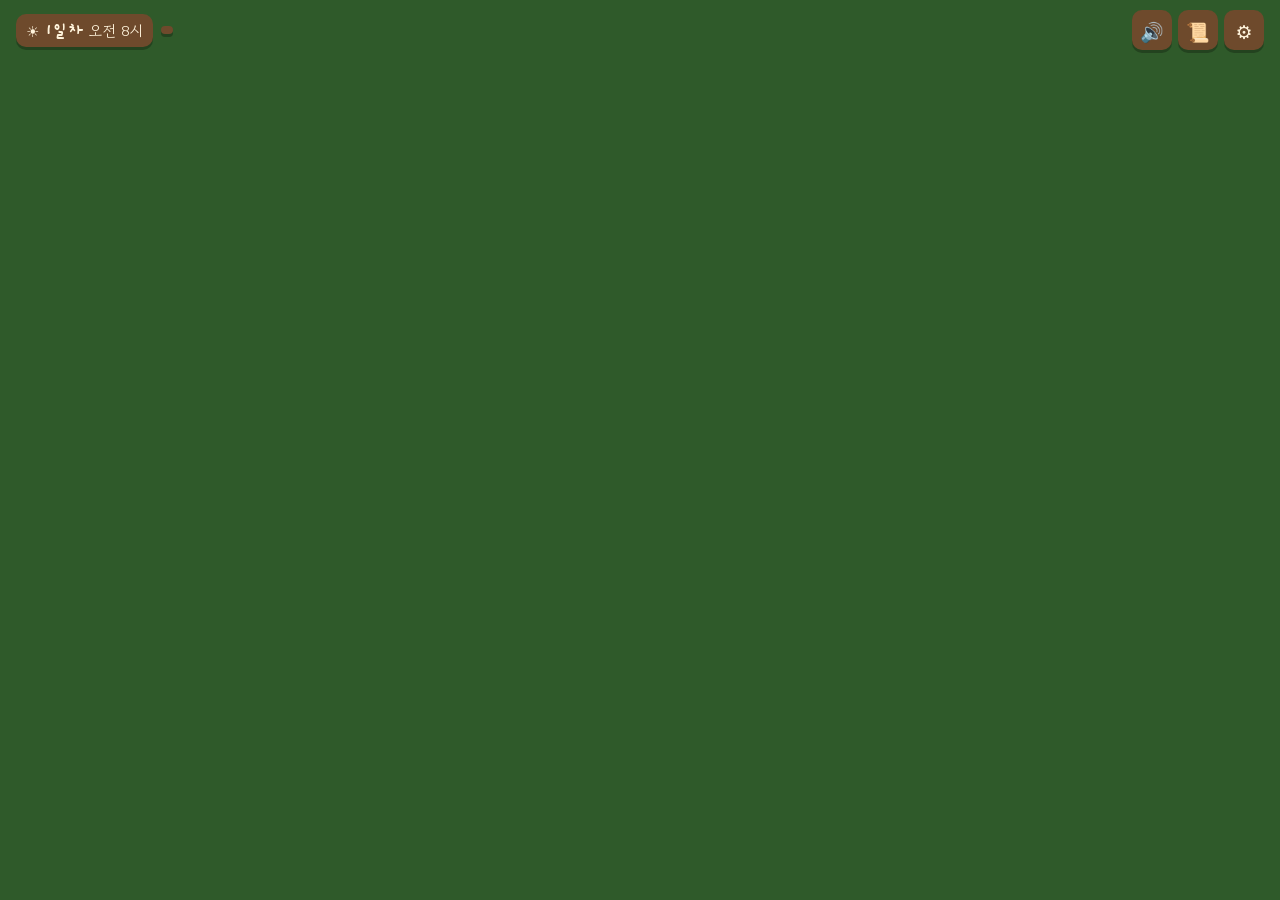
==== commit bf451089: "사운드와 음악 추가 소리 파일 없이 Web Audio로 만든다. 시간대마다 바뀌는 배경음악, 새소리와 귀뚜라미, 걸음·줍기·동전·부탁·호감도·소문 효과음, 주민마다 음높이가 다른 " ====
--- a/index.html
+++ b/index.html
@@ -18,6 +18,7 @@
     <div class="clock" aria-live="off"><span id="clockIcon">☀️</span><b id="dayLabel">1일차</b><span id="clockLabel">오전 8시</span></div>
     <div id="inv" class="inv" aria-label="가방"></div>
     <div class="hud-btns">
+      <button id="btnSound" type="button" aria-label="소리 끄기">🔊</button>
       <button id="btnJournal" type="button" aria-label="마을 수첩">📜</button>
       <button id="btnSettings" type="button" aria-label="설정">⚙️</button>
     </div>
@@ -78,6 +79,12 @@
         <progress id="llmProgress" max="1" value="0" hidden></progress>
         <p id="llmStatus" class="muted"></p>
       </div>
+      <h3>소리</h3>
+      <div class="sliders">
+        <label for="musicVol">음악</label><input type="range" id="musicVol" min="0" max="1" step="0.05">
+        <label for="sfxVol">효과음과 목소리</label><input type="range" id="sfxVol" min="0" max="1" step="0.05">
+      </div>
+      <p class="muted">상단의 🔊 버튼으로 모든 소리를 끄고 켤 수 있어요.</p>
       <h3>저장</h3>
       <p class="muted">진행 상황은 이 브라우저에 자동으로 저장돼요.</p>
       <button type="button" id="btnReset" class="danger">처음부터 다시 하기</button>
@@ -102,6 +109,7 @@
 </div>
 
 <script src="js/data.js"></script>
+<script src="js/audio.js"></script>
 <script src="js/world.js"></script>
 <script src="js/brain.js"></script>
 <script src="js/llm.js"></script>
--- a/css/style.css
+++ b/css/style.css
@@ -207,6 +207,8 @@
 .llm-box progress { width: 100%; accent-color: var(--leaf); }
 .llm-box p { margin: 0; }
 .primary:disabled { opacity: 0.5; cursor: default; }
+.sliders { display: grid; grid-template-columns: auto 1fr; gap: 10px 14px; align-items: center; }
+.sliders input { width: 100%; accent-color: var(--leaf); }
 .danger { border: 1px solid var(--apple); color: var(--apple); background: none; border-radius: 12px; padding: 9px 14px; }
 
 .intro { top: 50%; transform: translate(-50%, -50%); max-height: calc(100% - 40px); }
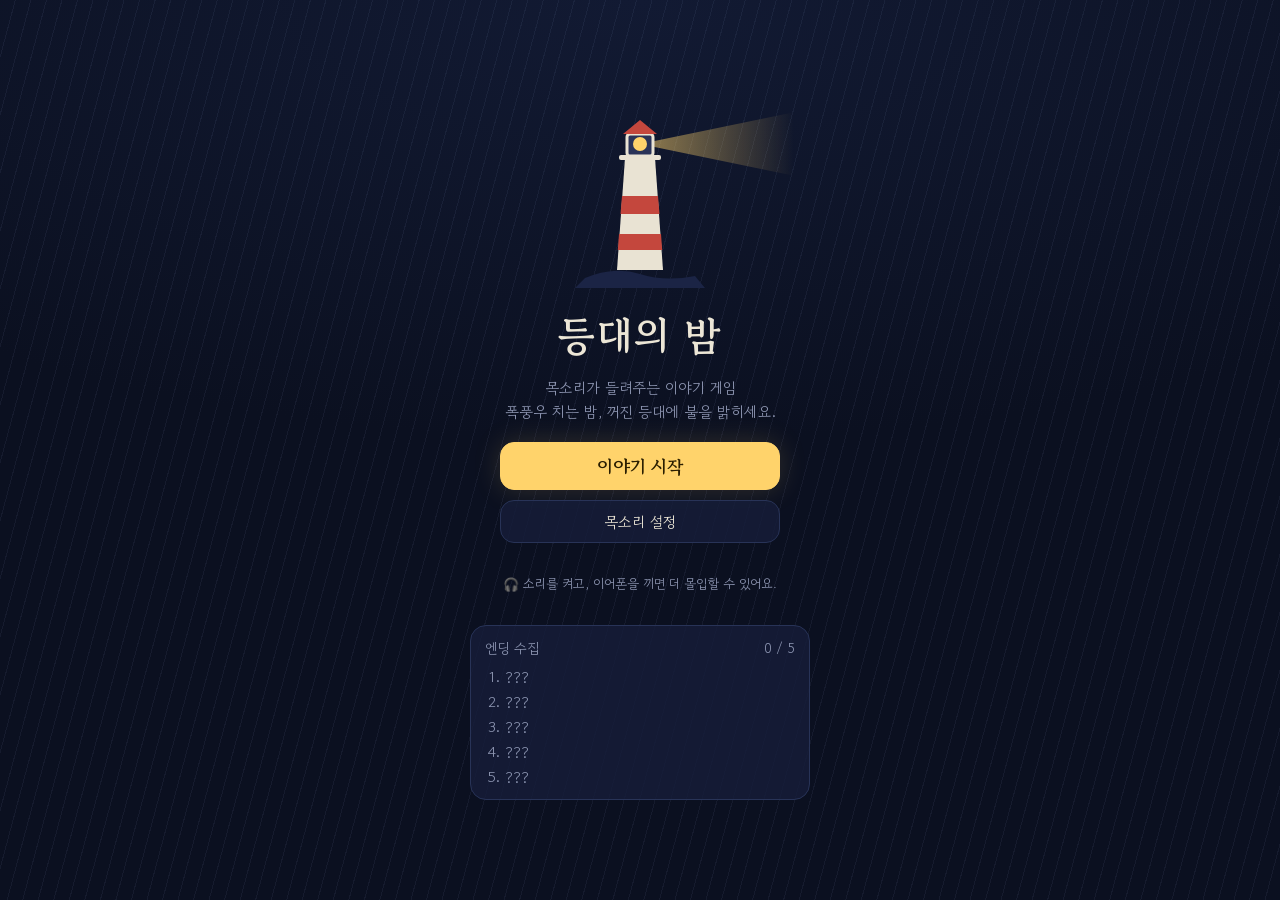
==== commit 41ed1b87: "Fix TTS voices not playing in both games Chrome can silently drop speak() right after cancel(), and " ====
--- a/index.html
+++ b/index.html
@@ -3,117 +3,1102 @@
 <head>
 <meta charset="utf-8">
 <meta name="viewport" content="width=device-width, initial-scale=1, viewport-fit=cover">
-<title>사과나무 마을</title>
-<meta name="description" content="API 없이 브라우저에서 돌아가는 AI NPC 마을 게임">
+<meta name="theme-color" content="#0b1020">
+<title>등대의 밤</title>
 <link rel="preconnect" href="https://fonts.googleapis.com">
 <link rel="preconnect" href="https://fonts.gstatic.com" crossorigin>
-<link rel="stylesheet" href="https://fonts.googleapis.com/css2?family=Gaegu:wght@700&family=Gowun+Dodum&display=swap">
-<link rel="stylesheet" href="css/style.css">
+<link rel="stylesheet" href="https://fonts.googleapis.com/css2?family=Gowun+Batang:wght@400;700&family=Gowun+Dodum&display=swap">
+<style>
+  /* Layout: one-screen portrait app — top bar, ship/inventory status, narration log, choices */
+  :root {
+    --bg: #0b1020;
+    --bg-2: #121a33;
+    --fg: #ece6d6;
+    --muted: #8f97b3;
+    --card: rgba(22, 30, 58, .82);
+    --line: #283357;
+    --lamp: #ffd36b;
+    --lamp-soft: rgba(255, 211, 107, .16);
+    --radio: #7fe0a8;
+    --cat: #f4a9c4;
+    --old: #d8b98a;
+    --me: #9cc8ff;
+    --bad: #ff7b7b;
+    --font-display: "Gowun Batang", "AppleMyungjo", "Nanum Myeongjo", serif;
+    --font-body: "Gowun Dodum", "Apple SD Gothic Neo", "Malgun Gothic", system-ui, sans-serif;
+    color-scheme: dark;
+  }
+
+  [hidden] { display: none !important; }
+  html { height: 100%; box-sizing: border-box; }
+  *, *::before, *::after { box-sizing: inherit; }
+  body {
+    margin: 0;
+    min-height: 100%;
+    height: 100dvh;
+    background: radial-gradient(120% 70% at 50% 0%, var(--bg-2), var(--bg) 70%);
+    background-color: var(--bg);
+    color: var(--fg);
+    font-family: var(--font-body);
+    -webkit-tap-highlight-color: transparent;
+    overflow: hidden;
+  }
+  /* rain */
+  body::before {
+    content: "";
+    position: fixed; inset: -50%;
+    background: repeating-linear-gradient(105deg, transparent 0 14px, rgba(160, 180, 230, .07) 14px 15px);
+    animation: rain .5s linear infinite;
+    pointer-events: none;
+  }
+  @keyframes rain { to { transform: translate(-12px, 46px); } }
+  @media (prefers-reduced-motion: reduce) { body::before { animation: none; } }
+
+  button { font: inherit; color: inherit; }
+  .app {
+    position: relative;
+    height: 100%;
+    max-width: 560px;
+    margin: 0 auto;
+    padding: max(12px, env(safe-area-inset-top)) 16px max(14px, env(safe-area-inset-bottom));
+    display: flex; flex-direction: column; gap: 12px;
+  }
+
+  .icon-btn {
+    width: 40px; height: 40px; border-radius: 12px;
+    border: 1px solid var(--line); background: var(--card);
+    display: grid; place-items: center; cursor: pointer;
+  }
+  .icon-btn svg { width: 20px; height: 20px; }
+  .btn {
+    border: 1px solid var(--line); background: var(--card);
+    border-radius: 14px; padding: 10px 14px; cursor: pointer;
+    font-size: 15px;
+  }
+  .btn.primary {
+    background: var(--lamp); color: #2a1e00; border-color: var(--lamp);
+    font-family: var(--font-display); font-weight: 700; font-size: 18px;
+    box-shadow: 0 0 28px var(--lamp-soft);
+  }
+  .btn:disabled { opacity: .45; cursor: default; }
+  :focus-visible { outline: 2px solid var(--lamp); outline-offset: 2px; }
+
+  /* ---------- title ---------- */
+  #title { flex: 1; display: flex; flex-direction: column; align-items: center; justify-content: center; gap: 18px; text-align: center; overflow-y: auto; }
+  .lighthouse { width: 150px; height: 190px; overflow: visible; }
+  .lighthouse .beam { transform-origin: 75px 46px; animation: sweep 6s ease-in-out infinite alternate; }
+  @keyframes sweep { from { transform: rotate(-24deg); } to { transform: rotate(24deg); } }
+  @media (prefers-reduced-motion: reduce) { .lighthouse .beam { animation: none; } }
+  #title h1 { font-family: var(--font-display); font-size: 40px; margin: 0; letter-spacing: .04em; }
+  .tagline { margin: -6px 0 0; color: var(--muted); font-size: 15px; line-height: 1.6; }
+  .title-actions { display: flex; flex-direction: column; gap: 10px; width: min(280px, 100%); }
+  .notice { font-size: 13px; color: var(--muted); line-height: 1.6; max-width: 340px; }
+  .notice.warn { color: var(--bad); }
+  .endings { width: min(340px, 100%); text-align: left; background: var(--card); border: 1px solid var(--line); border-radius: 16px; padding: 12px 14px; }
+  .endings h2 { font-size: 14px; margin: 0 0 8px; color: var(--muted); font-weight: 400; display: flex; justify-content: space-between; }
+  .endings ol { margin: 0; padding-left: 20px; display: grid; gap: 4px; font-size: 15px; }
+  .endings li.locked { color: var(--muted); }
+
+  /* ---------- game ---------- */
+  #game { flex: 1; min-height: 0; display: flex; flex-direction: column; gap: 10px; }
+  .topbar { display: flex; align-items: center; gap: 10px; }
+  .place { flex: 1; min-width: 0; text-align: center; font-family: var(--font-display); font-size: 17px; white-space: nowrap; overflow: hidden; text-overflow: ellipsis; }
+  .place small { display: block; font-family: var(--font-body); font-size: 11px; color: var(--muted); letter-spacing: .08em; }
+
+  .status { background: var(--card); border: 1px solid var(--line); border-radius: 16px; padding: 10px 12px; display: grid; gap: 8px; }
+  .ship-row { display: flex; align-items: center; gap: 10px; font-size: 12px; color: var(--muted); }
+  .track { position: relative; flex: 1; height: 22px; border-radius: 11px; background: linear-gradient(90deg, rgba(90, 130, 220, .18), rgba(255, 123, 123, .22)); }
+  .track .ship { position: absolute; top: 50%; transform: translate(-50%, -50%); font-size: 16px; transition: left .6s ease; }
+  .track .rock { position: absolute; right: 4px; top: 50%; transform: translateY(-50%); font-size: 13px; }
+  .ship-label { min-width: 64px; text-align: right; color: var(--fg); }
+  .ship-label.hot { color: var(--bad); }
+  .inv { display: flex; flex-wrap: wrap; gap: 6px; min-height: 26px; }
+  .chip { font-size: 12px; padding: 4px 9px; border-radius: 999px; border: 1px solid var(--line); background: rgba(255, 255, 255, .04); animation: pop .35s ease; }
+  .chip.empty { color: var(--muted); border-style: dashed; animation: none; }
+  @keyframes pop { from { transform: scale(.6); opacity: 0; } }
+
+  .story { flex: 1; min-height: 0; overflow-y: auto; padding: 4px 2px; scroll-behavior: smooth; }
+  .line { font-family: var(--font-display); font-size: 18px; line-height: 1.75; margin: 0 0 10px; transition: opacity .3s, color .3s; animation: fadein .4s ease; word-break: keep-all; }
+  @keyframes fadein { from { opacity: 0; transform: translateY(4px); } }
+  .line.past { opacity: .62; }
+  .line.cur { color: #fff; text-shadow: 0 0 18px var(--lamp-soft); }
+  .line.talk { font-family: var(--font-body); font-size: 17px; padding: 8px 12px; border-radius: 12px; border-left: 3px solid currentColor; background: rgba(255, 255, 255, .04); }
+  .line.talk .who { display: block; font-size: 11px; letter-spacing: .1em; opacity: .85; }
+  .line.v-radio { color: var(--radio); }
+  .line.v-cat { color: var(--cat); }
+  .line.v-old { color: var(--old); font-style: italic; }
+  .line.v-me { color: var(--me); }
+  .line.warn { color: var(--bad); font-family: var(--font-body); font-size: 16px; }
+  .line.cur.talk { text-shadow: none; background: rgba(255, 255, 255, .08); }
+
+  .controls { display: flex; gap: 8px; }
+  .controls .btn { flex: 1; font-size: 14px; padding: 8px 10px; display: flex; align-items: center; justify-content: center; gap: 6px; }
+  .controls svg { width: 16px; height: 16px; }
+
+  .choices { display: grid; gap: 8px; }
+  .choice {
+    display: flex; align-items: center; gap: 10px; text-align: left;
+    border: 1px solid var(--line); background: var(--card); border-radius: 14px;
+    padding: 12px 14px; font-size: 16px; cursor: pointer; animation: fadein .35s ease both;
+    min-height: 48px;
+  }
+  .choice .num { flex: none; width: 24px; height: 24px; border-radius: 50%; display: grid; place-items: center; font-size: 13px; background: var(--lamp-soft); color: var(--lamp); }
+  .choice.reading { border-color: var(--lamp); }
+  .choice:active { transform: scale(.98); }
+
+  .ending-card { text-align: center; padding: 16px; border-radius: 18px; border: 1px solid var(--lamp); background: radial-gradient(circle at 50% 0%, var(--lamp-soft), var(--card) 70%); animation: fadein .5s ease; display: grid; gap: 8px; }
+  .ending-card.dark { border-color: var(--bad); background: radial-gradient(circle at 50% 0%, rgba(255, 123, 123, .14), var(--card) 70%); }
+  .ending-card .tag { font-size: 12px; letter-spacing: .3em; color: var(--muted); }
+  .ending-card h2 { font-family: var(--font-display); font-size: 26px; margin: 0; }
+  .ending-card p { margin: 0; color: var(--muted); font-size: 14px; line-height: 1.6; }
+  .ending-card .row { display: flex; gap: 8px; margin-top: 6px; }
+  .ending-card .row .btn { flex: 1; }
+
+  /* lamp-on flash */
+  .flash { position: fixed; inset: 0; pointer-events: none; background: radial-gradient(circle at 50% 30%, rgba(255, 230, 160, .55), transparent 60%); animation: flash 2.4s ease forwards; }
+  @keyframes flash { 0% { opacity: 0; } 15% { opacity: 1; } 100% { opacity: 0; } }
+
+  /* ---------- settings sheet ---------- */
+  .sheet-bg { position: fixed; inset: 0; background: rgba(0, 0, 0, .55); display: flex; align-items: flex-end; justify-content: center; z-index: 10; }
+  .sheet { width: min(560px, 100%); background: var(--bg-2); border: 1px solid var(--line); border-bottom: 0; border-radius: 20px 20px 0 0; padding: 18px 16px max(18px, env(safe-area-inset-bottom)); display: grid; gap: 14px; max-height: 90dvh; overflow-y: auto; }
+  .sheet h2 { margin: 0; font-family: var(--font-display); font-size: 20px; display: flex; justify-content: space-between; align-items: center; }
+  .field { display: grid; gap: 6px; font-size: 14px; }
+  .field select, .field input[type=range] { width: 100%; }
+  .field select { font: inherit; padding: 10px; border-radius: 12px; background: var(--card); color: var(--fg); border: 1px solid var(--line); }
+  .field input[type=range] { accent-color: var(--lamp); }
+  .toggle { display: flex; align-items: center; justify-content: space-between; gap: 12px; font-size: 15px; padding: 4px 0; }
+  .toggle input { width: 22px; height: 22px; accent-color: var(--lamp); }
+  .hint { color: var(--muted); font-size: 12px; line-height: 1.5; }
+</style>
 </head>
 <body>
-<div id="app">
-  <canvas id="game" aria-label="사과나무 마을 지도. 땅을 누르면 이동하고 주민을 누르면 대화합니다."></canvas>
-
-  <header id="hud">
-    <div class="clock" aria-live="off"><span id="clockIcon">☀️</span><b id="dayLabel">1일차</b><span id="clockLabel">오전 8시</span></div>
-    <div id="inv" class="inv" aria-label="가방"></div>
-    <div class="hud-btns">
-      <button id="btnSound" type="button" aria-label="소리 끄기">🔊</button>
-      <button id="btnJournal" type="button" aria-label="마을 수첩">📜</button>
-      <button id="btnSettings" type="button" aria-label="설정">⚙️</button>
+<div class="app">
+
+  <!-- 타이틀 -->
+  <section id="title">
+    <svg class="lighthouse" viewBox="0 0 150 190" aria-hidden="true">
+      <defs>
+        <linearGradient id="beamG" x1="0" x2="1">
+          <stop offset="0" stop-color="#ffd36b" stop-opacity=".55"/>
+          <stop offset="1" stop-color="#ffd36b" stop-opacity="0"/>
+        </linearGradient>
+      </defs>
+      <g class="beam">
+        <polygon points="75,46 230,14 230,78" fill="url(#beamG)"/>
+      </g>
+      <path d="M60 60 L90 60 L98 172 L52 172 Z" fill="#e9e3d3"/>
+      <path d="M57 98 L93 98 L94.5 116 L55.5 116 Z M54 136 L96 136 L97.2 152 L52.8 152 Z" fill="#c4473d"/>
+      <rect x="62" y="36" width="26" height="22" rx="3" fill="#2a3358" stroke="#e9e3d3" stroke-width="3"/>
+      <circle cx="75" cy="46" r="7" fill="#ffd36b"/>
+      <path d="M58 36 L75 22 L92 36 Z" fill="#c4473d"/>
+      <rect x="54" y="57" width="42" height="5" rx="2" fill="#e9e3d3"/>
+      <path d="M20 180 Q50 168 75 176 T130 178 L140 190 L10 190 Z" fill="#1b2445"/>
+    </svg>
+    <h1>등대의 밤</h1>
+    <p class="tagline">목소리가 들려주는 이야기 게임<br>폭풍우 치는 밤, 꺼진 등대에 불을 밝히세요.</p>
+    <div class="title-actions">
+      <button class="btn primary" id="startBtn">이야기 시작</button>
+      <button class="btn" id="titleSettingsBtn">목소리 설정</button>
     </div>
-  </header>
-
-  <div id="toasts" aria-live="polite"></div>
-
-  <section id="chat" class="sheet" hidden aria-label="대화">
-    <div class="chat-head">
-      <div class="portrait" id="chatPortrait">👵</div>
-      <div class="who">
-        <div class="name-row"><span class="name" id="chatName"></span><span class="ai-badge" id="chatAiBadge">규칙 기반 AI</span></div>
-        <div class="meta-row">
-          <div class="meta"><span id="chatRole"></span> · <span id="chatTier"></span> <span id="chatMood"></span></div>
-          <div class="aff"><div class="aff-bar"><i id="chatAff"></i></div><span class="num" id="chatAffNum">0</span></div>
-        </div>
-        <div class="memory" id="chatMemory"></div>
+    <p class="notice" id="voiceNotice">🎧 소리를 켜고, 이어폰을 끼면 더 몰입할 수 있어요.</p>
+    <div class="endings" id="endingList"></div>
+  </section>
+
+  <!-- 게임 -->
+  <section id="game" hidden>
+    <div class="topbar">
+      <button class="icon-btn" id="homeBtn" aria-label="타이틀로">
+        <svg viewBox="0 0 24 24" fill="none" stroke="currentColor" stroke-width="2" stroke-linecap="round" stroke-linejoin="round"><path d="M3 11l9-7 9 7"/><path d="M5 10v10h14V10"/></svg>
+      </button>
+      <div class="place" id="place" aria-live="polite"><small>지금 있는 곳</small><span></span></div>
+      <button class="icon-btn" id="settingsBtn" aria-label="설정">
+        <svg viewBox="0 0 24 24" fill="none" stroke="currentColor" stroke-width="2" stroke-linecap="round" stroke-linejoin="round"><circle cx="12" cy="12" r="3"/><path d="M19.4 15a1.7 1.7 0 0 0 .3 1.8l.1.1a2 2 0 1 1-2.8 2.8l-.1-.1a1.7 1.7 0 0 0-1.8-.3 1.7 1.7 0 0 0-1 1.5V21a2 2 0 1 1-4 0v-.1a1.7 1.7 0 0 0-1.1-1.5 1.7 1.7 0 0 0-1.8.3l-.1.1a2 2 0 1 1-2.8-2.8l.1-.1a1.7 1.7 0 0 0 .3-1.8 1.7 1.7 0 0 0-1.5-1H3a2 2 0 1 1 0-4h.1a1.7 1.7 0 0 0 1.5-1.1 1.7 1.7 0 0 0-.3-1.8l-.1-.1a2 2 0 1 1 2.8-2.8l.1.1a1.7 1.7 0 0 0 1.8.3H9a1.7 1.7 0 0 0 1-1.5V3a2 2 0 1 1 4 0v.1a1.7 1.7 0 0 0 1 1.5 1.7 1.7 0 0 0 1.8-.3l.1-.1a2 2 0 1 1 2.8 2.8l-.1.1a1.7 1.7 0 0 0-.3 1.8V9a1.7 1.7 0 0 0 1.5 1H21a2 2 0 1 1 0 4h-.1a1.7 1.7 0 0 0-1.5 1z"/></svg>
+      </button>
+    </div>
+
+    <div class="status">
+      <div class="ship-row">
+        <span>바다제비호</span>
+        <div class="track" role="img" id="track"><span class="ship">🚢</span><span class="rock">🪨</span></div>
+        <span class="ship-label" id="shipLabel"></span>
       </div>
-      <button class="close" id="chatClose" type="button" aria-label="대화 닫기">✕</button>
+      <div class="inv" id="inv"></div>
     </div>
-    <div class="log" id="chatLog" aria-live="polite"></div>
-    <div class="gift-bar" id="giftBar" hidden></div>
-    <div class="chips" id="chips"></div>
-    <form class="input-row" id="chatForm" autocomplete="off">
-      <input id="chatInput" type="text" maxlength="60" placeholder="하고 싶은 말을 자유롭게 입력하세요" enterkeyhint="send">
-      <button type="submit">보내기</button>
-    </form>
-  </section>
-
-  <section id="journal" class="panel" hidden aria-label="마을 수첩">
-    <div class="panel-head"><h2>마을 수첩</h2><button type="button" class="close" data-close aria-label="닫기">✕</button></div>
-    <div class="tabs" role="tablist">
-      <button type="button" class="tab" role="tab" data-tab="quests">부탁</button>
-      <button type="button" class="tab" role="tab" data-tab="people">주민</button>
-      <button type="button" class="tab" role="tab" data-tab="news">마을 소식</button>
+
+    <div class="story" id="story" aria-live="polite"></div>
+
+    <div class="controls">
+      <button class="btn" id="replayBtn"><svg viewBox="0 0 24 24" fill="none" stroke="currentColor" stroke-width="2" stroke-linecap="round" stroke-linejoin="round"><path d="M3 12a9 9 0 1 0 3-6.7L3 8"/><path d="M3 3v5h5"/></svg>다시 듣기</button>
+      <button class="btn" id="skipBtn"><svg viewBox="0 0 24 24" fill="none" stroke="currentColor" stroke-width="2" stroke-linecap="round" stroke-linejoin="round"><path d="M5 4l10 8-10 8z"/><path d="M19 5v14"/></svg>건너뛰기</button>
     </div>
-    <div id="journalBody" class="panel-body"></div>
-  </section>
-
-  <section id="settings" class="panel" hidden aria-label="설정">
-    <div class="panel-head"><h2>설정</h2><button type="button" class="close" data-close aria-label="닫기">✕</button></div>
-    <div class="panel-body">
-      <h3>주민들의 두뇌</h3>
-      <label class="radio"><input type="radio" name="aiMode" id="aiClaude" value="claude">
-        <span><b>Claude AI</b> (추천)<br><small>주민들이 Claude로 생각하고 말해요. 무슨 말이든 알아듣고 매번 새로 대답해요. API 키 없이 claude.ai에서 열었을 때 쓸 수 있고, 처음 한 번 허용을 묻고 내 Claude 사용량을 써요.</small><br><small id="claudeNote" class="note"></small></span></label>
-      <label class="radio"><input type="radio" name="aiMode" id="aiRules" value="rules">
-        <span><b>규칙 기반 AI</b><br><small>정해 둔 낱말 패턴으로 말을 알아듣고 미리 써 둔 대사로 대답해요. 인터넷 없이도 바로 동작하지만, 패턴에 없는 말은 잘 못 알아들어요.</small></span></label>
-      <label class="radio"><input type="radio" name="aiMode" id="aiLlm" value="llm">
-        <span><b>기기 속 LLM</b> (실험)<br><small>작은 언어 모델을 브라우저로 한 번 내려받아 휴대폰·PC 안에서 돌려요. API 키나 서버는 필요 없어요. 게임 규칙은 그대로 두고 말투만 더 자연스러워져요.</small></span></label>
-      <div id="llmBox" class="llm-box" hidden>
-        <label for="modelSelect">모델</label>
-        <select id="modelSelect">
-          <option value="small">가벼운 모델 (약 0.5GB)</option>
-          <option value="large">똑똑한 모델 (약 1.6GB)</option>
-        </select>
-        <p id="llmSupport" class="muted"></p>
-        <button type="button" id="btnLoadModel" class="primary">모델 내려받기</button>
-        <progress id="llmProgress" max="1" value="0" hidden></progress>
-        <p id="llmStatus" class="muted"></p>
-      </div>
-      <h3>소리</h3>
-      <div class="sliders">
-        <label for="musicVol">음악</label><input type="range" id="musicVol" min="0" max="1" step="0.05">
-        <label for="sfxVol">효과음과 목소리</label><input type="range" id="sfxVol" min="0" max="1" step="0.05">
-      </div>
-      <p class="muted">상단의 🔊 버튼으로 모든 소리를 끄고 켤 수 있어요.</p>
-      <h3>저장</h3>
-      <p class="muted">진행 상황은 이 브라우저에 자동으로 저장돼요.</p>
-      <button type="button" id="btnReset" class="danger">처음부터 다시 하기</button>
-    </div>
-  </section>
-
-  <section id="intro" class="panel intro" hidden aria-label="게임 안내">
-    <div class="panel-body">
-      <p class="eyebrow">AI 주민이 사는 마을</p>
-      <h1>사과나무 마을</h1>
-      <p>주민 넷이 저마다의 성격과 하루 일정을 가지고 살아요. 말을 걸면 당신의 이름과 좋아하는 것을 기억하고, 당신이 한 일을 다른 주민에게 소문내기도 해요.</p>
-      <p class="muted">claude.ai에서 열면 주민들이 Claude로 자유롭게 대화해요. 처음 말을 걸 때 Claude 사용을 허용할지 물어요.</p>
-      <ul class="howto">
-        <li><b>이동</b> 땅을 누르세요. 키보드는 방향키나 WASD.</li>
-        <li><b>대화</b> 주민을 누르거나 옆에서 스페이스. 아무 말이나 자유롭게 입력해 보세요.</li>
-        <li><b>줍기</b> 🍎 🪨 🌷 위를 지나가면 가방에 들어가요.</li>
-        <li><b>부탁</b> "부탁할 거 있어?"라고 물어보세요.</li>
-      </ul>
-      <button type="button" id="btnStart" class="primary big">마을로 들어가기</button>
-    </div>
+
+    <div class="choices" id="choices"></div>
   </section>
 </div>
 
-<script src="js/data.js"></script>
-<script src="js/audio.js"></script>
-<script src="js/world.js"></script>
-<script src="js/brain.js"></script>
-<script src="js/llm.js"></script>
-<script src="js/claude-ai.js"></script>
-<script src="js/main.js"></script>
+<!-- 설정 -->
+<div class="sheet-bg" id="settings" hidden>
+  <div class="sheet" role="dialog" aria-modal="true" aria-labelledby="settingsTitle">
+    <h2 id="settingsTitle">목소리 설정 <button class="icon-btn" id="closeSettings" aria-label="닫기"><svg viewBox="0 0 24 24" fill="none" stroke="currentColor" stroke-width="2" stroke-linecap="round"><path d="M6 6l12 12M18 6L6 18"/></svg></button></h2>
+    <label class="toggle">목소리로 읽어 주기 <input type="checkbox" id="optVoice"></label>
+    <div class="field">
+      <label for="optVoiceSel">내레이터 목소리</label>
+      <select id="optVoiceSel"></select>
+      <span class="hint" id="voiceHint"></span>
+    </div>
+    <div class="field">
+      <label for="optRate">말하기 속도 <b id="rateVal"></b></label>
+      <input type="range" id="optRate" min="0.7" max="1.6" step="0.1">
+    </div>
+    <label class="toggle">선택지도 읽어 주기 <input type="checkbox" id="optChoices"></label>
+    <label class="toggle">빗소리·효과음 <input type="checkbox" id="optSfx"></label>
+    <button class="btn" id="previewBtn">목소리 미리 듣기</button>
+  </div>
+</div>
+
+<script>
+(() => {
+  'use strict';
+
+  /* ================= 저장 ================= */
+  const KEY = 'lighthouse-night:v1';
+  const store = (() => {
+    let data = {};
+    try { data = JSON.parse(localStorage.getItem(KEY)) || {}; } catch (e) { data = {}; }
+    return {
+      get: (k, d) => (k in data ? data[k] : d),
+      set(k, v) { data[k] = v; try { localStorage.setItem(KEY, JSON.stringify(data)); } catch (e) {} },
+    };
+  })();
+
+  const settings = Object.assign(
+    { voice: true, voiceURI: '', rate: 1, readChoices: false, sfx: true },
+    store.get('settings', {})
+  );
+  const saveSettings = () => store.set('settings', settings);
+
+  /* ================= 목소리 종류 ================= */
+  // v: 화자. 내레이터 외 인물은 높낮이·속도를 바꾸고, 한국어 음성이 둘 이상이면 다른 음성을 씁니다.
+  const STYLE = {
+    n:     { pitch: 1.0, rate: 1.0 },
+    radio: { pitch: 0.6, rate: 1.12, who: '무전 · 선장', alt: true },
+    old:   { pitch: 0.75, rate: 0.9, who: '일지 · 전임 등대지기', alt: true },
+    me:    { pitch: 1.15, rate: 1.05, who: '나' },
+    cat:   { pitch: 2.0, rate: 0.9, who: '고양이' },
+    sys:   { pitch: 1.0, rate: 1.1 },
+    warn:  { pitch: 0.9, rate: 1.05 },
+  };
+  const R = t => ({ v: 'radio', t });
+  const O = t => ({ v: 'old', t });
+  const M = t => ({ v: 'me', t });
+  const C = t => ({ v: 'cat', t });
+
+  /* ================= 이야기 ================= */
+  const TIME_MAX = 15;
+  const light = s => s.matches || s.power;
+  const dark = s => (light(s) ? 1 : 2); // 불빛 없이 계단을 오르내리면 시간이 더 걸림
+
+  const ENDINGS = {
+    best: { title: '완벽한 첫 근무', good: true, desc: '무전에 응답하고, 고양이를 구하고, 등대의 불을 밝혔습니다.' },
+    good: { title: '빛을 지킨 밤', good: true, desc: '등대의 불을 밝혀 배를 지켰습니다.', hint: '무전에 응답하고, 떨고 있는 누군가도 챙겨 보세요.' },
+    reef: { title: '어둠 속의 굉음', desc: '불을 켜기 전에 배가 도착하고 말았습니다.', hint: '배가 오기 전에 불을 켜야 해요. 꼭 필요한 곳만 들러 보세요.' },
+    wave: { title: '파도 속으로', desc: '부두에서 직접 신호를 보내려다 파도에 휩쓸렸습니다.', hint: '사람의 목소리로는 폭풍을 이길 수 없어요.' },
+    fall: { title: '깁스와 함께', desc: '어두운 계단을 뛰어오르다 굴러떨어졌습니다.', hint: '어둠 속에서는 서두르지 마세요.' },
+  };
+  const ENDING_ORDER = ['best', 'good', 'reef', 'wave', 'fall'];
+
+  const storageChoices = s => [
+    !s.matches && { label: '서랍장을 뒤진다', to: 'drawer' },
+    !s.oil && !s.power && { label: '선반을 더듬는다', to: 'shelf' },
+    !s.cat && { label: '고양이를 안아 든다', to: 'cat' },
+    { label: '홀로 나간다', to: 'hall' },
+  ];
+  const roomChoices = s => [
+    !s.readLog && { label: '책상 위 일지를 살핀다', to: 'log' },
+    !s.key && { label: '벽의 액자를 들춰 본다', to: 'frame' },
+    { label: '계단으로 나간다', to: 'stairs' },
+  ];
+
+  const SCENES = {
+    start: {
+      place: '숙직실',
+      text: () => [
+        '쿠르릉, 쾅!',
+        '천둥소리에 번쩍 눈을 뜹니다.',
+        '당신은 외딴 섬 등대의 새 등대지기. 오늘이 첫 근무 날 밤입니다.',
+        '그런데 사방이 칠흑같이 캄캄합니다. 정전이 된 모양입니다.',
+        '창밖에선 비바람이 몰아치고, 파도가 바위를 사납게 때립니다.',
+        R('치지직… 등대, 등대 응답하라. 여기는 화물선 바다제비호.'),
+        '책상 위 무전기에서 다급한 목소리가 흘러나옵니다.',
+      ],
+      choices: s => [
+        !s.radio && { label: '무전기를 집어 응답한다', to: 'radio' },
+        !s.listened && { label: '숨을 고르고 귀를 기울인다', to: 'listen' },
+        { label: '벽을 더듬어 방을 나선다', to: 'hall' },
+      ],
+    },
+    listen: {
+      place: '숙직실',
+      enter: s => { s.listened = true; },
+      text: () => [
+        '눈을 감고 소리에 집중합니다.',
+        '빗소리, 바람 소리, 파도 소리…',
+        '그 너머로 아주 작게, 야옹, 하는 울음소리가 들립니다. 홀 옆 창고 쪽인 것 같습니다.',
+        '그리고 바깥 어딘가에서, 덜컹덜컹 쇠문이 흔들리는 소리도 들립니다.',
+      ],
+      choices: s => [
+        !s.radio && { label: '무전기를 집어 응답한다', to: 'radio' },
+        { label: '벽을 더듬어 방을 나선다', to: 'hall' },
+      ],
+    },
+    radio: {
+      place: '숙직실',
+      enter: s => { s.radio = true; },
+      text: () => [
+        M('여기는 등대. 들린다, 말하라.'),
+        R('등대! 불빛이 전혀 안 보인다! 이대로 수로에 들어가면 암초에 부딪힌다!'),
+        R('배를 돌릴 시간이 없다. 제발, 불을 켜 달라!'),
+        '치직— 무전이 끊겼습니다.',
+        '배가 섬에 닿기 전에 등대 불을 켜야 합니다.',
+      ],
+      choices: s => [
+        !s.listened && { label: '숨을 고르고 귀를 기울인다', to: 'listen' },
+        { label: '서둘러 방을 나선다', to: 'hall' },
+      ],
+    },
+    hall: {
+      place: '1층 홀',
+      text: s => [
+        s.seen.hall === 1 ? '벽을 더듬으며 숙직실을 나와 1층 홀에 섰습니다.' : '1층 홀입니다.',
+        s.seen.hall === 1 && !light(s) && '어둠에 눈이 조금 익숙해집니다.',
+        '왼쪽엔 창고 문, 정면엔 위로 이어지는 나선 계단이 있습니다.',
+        '오른쪽 철문 너머에선 바깥 바람이 으르렁거립니다.',
+        !s.cat && (s.listened || s.seen.hall === 1) && '창고 쪽에서 희미하게 고양이 울음소리가 들립니다.',
+      ],
+      choices: s => [
+        { label: '창고 문을 연다', to: 'storage' },
+        { label: light(s) ? '나선 계단을 오른다' : '나선 계단을 더듬어 오른다', to: 'stairs', cost: dark },
+        !light(s) && { label: '시간이 없다! 어둠 속 계단을 뛰어오른다', to: 'fall' },
+        { label: '철문을 열고 밖으로 나간다', to: 'outside' },
+        !s.radio && { label: '숙직실로 돌아가 무전기에 응답한다', to: 'radio' },
+      ],
+    },
+    storage: {
+      place: '창고',
+      text: s => [
+        s.seen.storage === 1 ? '창고 문을 엽니다. 기름 냄새와 먼지 냄새가 훅 끼쳐 옵니다.' : '창고 안입니다.',
+        s.matches ? '성냥 불빛에 서랍장과 높은 선반이 어른거립니다.' : '손끝에 서랍장과 높은 선반이 닿습니다.',
+        !s.cat && '구석에서 무언가 바스락거립니다. 작은 고양이 한 마리가 떨고 있습니다.',
+        s.matches && (s.oil || s.power) && s.cat && '더 챙길 것은 없어 보입니다.',
+      ],
+      choices: storageChoices,
+    },
+    drawer: {
+      place: '창고',
+      enter: s => { s.matches = true; },
+      text: () => [
+        '서랍을 하나씩 열어 봅니다.',
+        '맨 아래 서랍에서 작은 종이 상자가 손에 잡힙니다. 흔들자 사각사각 소리가 납니다.',
+        '성냥입니다! 하나를 긋자, 작은 불꽃이 주위를 밝힙니다.',
+      ],
+      choices: storageChoices,
+    },
+    shelf: {
+      place: '창고',
+      enter: s => { s.oil = true; },
+      text: s => s.matches ? [
+        '성냥 불빛 아래, 선반 위의 빨간 통이 보입니다.',
+        '뚜껑을 열자 등유 냄새가 확 풍깁니다.',
+        '등유 한 통을 챙겼습니다.',
+      ] : [
+        '선반을 더듬다가 무언가를 건드립니다. 쨍그랑!',
+        '깨진 건 빈 병이었습니다. 조심스레 다시 손을 뻗자 묵직한 통이 잡힙니다.',
+        '뚜껑을 열자 등유 냄새가 확 풍깁니다.',
+        '등유 한 통을 챙겼습니다.',
+      ],
+      choices: storageChoices,
+    },
+    cat: {
+      place: '창고',
+      enter: s => { s.cat = true; },
+      text: () => [
+        '몸을 낮추고 손을 내밀자, 고양이가 조심스레 다가옵니다.',
+        C('야옹.'),
+        '품에 안으니 작고 따뜻한 몸이 떨림을 멈춥니다.',
+        '어쩐지 혼자가 아닌 것 같아 용기가 납니다.',
+      ],
+      choices: storageChoices,
+    },
+    outside: {
+      place: '등대 바깥',
+      text: s => [
+        s.seen.outside === 1 ? '철문을 열자 비바람이 얼굴을 세차게 때립니다.' : '다시 비바람 속으로 나왔습니다.',
+        s.power ? '발전기 창고에서 부르릉, 힘찬 소리가 납니다.' : '오른쪽 벽에 작은 발전기 창고가 붙어 있습니다. 바람에 쇠문이 덜컹거립니다.',
+        '왼쪽으론 부두로 내려가는 미끄러운 돌계단이 보입니다.',
+        '바다 저 멀리, 배의 불빛이 파도 사이로 흔들립니다.',
+      ],
+      choices: s => [
+        !s.power && { label: '발전기 창고로 간다', to: 'generator' },
+        { label: '부두로 내려가 배에 직접 신호를 보낸다', to: 'dock' },
+        { label: '등대 안으로 돌아간다', to: 'hall' },
+      ],
+    },
+    generator: {
+      place: '발전기 창고',
+      text: s => !s.key ? [
+        '발전기 창고 문에 묵직한 자물쇠가 걸려 있습니다.',
+        '열쇠가 없으면 열 수 없겠습니다.',
+      ] : [
+        '열쇠를 꽂아 돌리자 철컥, 자물쇠가 풀립니다.',
+        '안에는 낡은 발전기가 웅크리고 있습니다.',
+        s.oil ? '연료 계기판이 바닥입니다. 가져온 등유를 넣으면 돌아갈지도 모릅니다.'
+              : '연료 계기판 바늘이 바닥에 붙어 있습니다. 연료가 없으면 돌아가지 않겠습니다.',
+      ],
+      choices: s => [
+        s.key && s.oil && { label: '등유를 붓고 시동 줄을 당긴다', to: 'genOn' },
+        { label: '밖으로 나간다', to: 'outside' },
+        { label: '등대 안으로 돌아간다', to: 'hall' },
+      ],
+    },
+    genOn: {
+      place: '발전기 창고',
+      enter: s => { s.power = true; s.oil = false; },
+      text: () => [
+        '통을 기울여 등유를 콸콸 붓습니다.',
+        '시동 줄을 힘껏 당깁니다. 한 번… 두 번…',
+        '부르르릉! 발전기가 깨어납니다!',
+        '등대 창문마다 비상등이 하나둘 켜집니다.',
+      ],
+      choices: () => [
+        { label: '등실까지 단숨에 뛰어 올라간다', to: 'lamp' },
+      ],
+    },
+    stairs: {
+      place: '나선 계단',
+      text: s => [
+        s.prev === 'hall' && (s.power ? '비상등이 켜진 계단을 성큼성큼 오릅니다.'
+          : s.matches ? '성냥을 하나 그어 들고 나선 계단을 오릅니다.'
+          : '빛 한 점 없는 계단입니다. 난간을 붙잡고 한 칸 한 칸 더듬어 오릅니다. 시간이 꽤 걸립니다.'),
+        s.prev !== 'hall' && '나선 계단으로 나왔습니다.',
+        '중간층에 작은 방문이 보이고, 계단은 꼭대기까지 이어집니다.',
+      ],
+      choices: s => [
+        { label: '중간층 방에 들어간다', to: 'room' },
+        { label: '꼭대기 등실까지 오른다', to: 'lamp' },
+        { label: '1층으로 내려간다', to: 'hall', cost: dark },
+      ],
+    },
+    room: {
+      place: '등대지기 방',
+      text: s => [
+        s.seen.room === 1 ? '전임 등대지기가 쓰던 작은 방입니다.' : '등대지기 방입니다.',
+        light(s) ? '책상 위엔 낡은 일지가 펼쳐져 있고, 벽엔 빛바랜 등대 사진 액자가 걸려 있습니다.'
+                 : '어두워 잘 보이지 않지만, 책상과 벽에 걸린 액자 같은 것이 손에 닿습니다.',
+      ],
+      choices: roomChoices,
+    },
+    log: {
+      place: '등대지기 방',
+      enter: s => { if (light(s)) s.readLog = true; },
+      text: s => light(s) ? [
+        '일지의 마지막 장에 삐뚤빼뚤한 글씨가 적혀 있습니다.',
+        O('정전이 되면 바깥 발전기를 돌릴 것. 열쇠는 늘 그렇듯 액자 뒤에 있다.'),
+        O('연료가 떨어졌으면 창고의 등유를 쓰게.'),
+        O('발전기가 말을 안 들으면 등실의 옛 등유 램프를 켜면 된다. 성냥만 잊지 말게.'),
+      ] : [
+        '종이 감촉은 느껴지지만, 너무 어두워 한 글자도 읽을 수 없습니다.',
+        '빛이 있어야 읽을 수 있겠습니다.',
+      ],
+      choices: roomChoices,
+    },
+    frame: {
+      place: '등대지기 방',
+      enter: s => { s.key = true; },
+      text: () => [
+        '액자를 들추자 뒤에서 무언가 툭 떨어집니다.',
+        '작은 쇠 열쇠입니다. 낡은 꼬리표에 발전기라고 적혀 있습니다.',
+      ],
+      choices: roomChoices,
+    },
+    lamp: {
+      place: '등실 · 꼭대기',
+      text: s => [
+        s.seen.lamp === 1 ? '마침내 등대 꼭대기, 거대한 렌즈가 놓인 등실입니다.' : '등실입니다.',
+        '유리창 너머로 검은 바다가 보입니다. 배의 불빛이 점점 가까워집니다.',
+        ...(s.power ? [
+          '벽의 주 전원 레버에 초록 불이 들어와 있습니다. 이제 전기가 흐릅니다!',
+        ] : [
+          s.seen.lamp === 1 && '벽의 주 전원 레버는 전기가 끊겨 꿈쩍도 하지 않습니다.',
+          '렌즈 곁에 오래된 등유 램프가 놓여 있습니다.',
+          !s.oil ? '램프의 기름통은 바싹 말라 있습니다. 연료가 필요합니다.'
+            : !s.matches ? '등유를 채울 수는 있지만, 불을 붙일 것이 없습니다.'
+            : '등유도 있고, 성냥도 있습니다!',
+        ]),
+      ],
+      choices: s => [
+        s.power && { label: '주 전원 레버를 힘껏 올린다', to: 'lit', cost: 0 },
+        !s.power && s.oil && s.matches && { label: '램프에 등유를 채우고 성냥을 긋는다', to: 'lit', cost: 0 },
+        { label: '계단으로 내려간다', to: 'stairs' },
+      ],
+    },
+
+    /* ---------- 엔딩 ---------- */
+    lit: {
+      place: '등실 · 꼭대기',
+      ending: s => (s.radio && s.cat ? 'best' : 'good'),
+      text: s => [
+        ...(s.power ? [
+          '철컥! 레버를 올리자 거대한 렌즈가 웅웅 울리며 돌기 시작합니다.',
+        ] : [
+          '램프에 등유를 채우고 성냥을 긋습니다.',
+          '화르륵, 불꽃이 피어오르고 렌즈가 그 빛을 몇십 배로 키웁니다.',
+        ]),
+        '한 줄기 하얀 빛이 폭풍우를 가르며 바다로 뻗어 나갑니다.',
+        '배의 불빛이 천천히, 아주 천천히 방향을 틉니다. 그리고 암초를 아슬아슬하게 비껴갑니다.',
+        s.radio ? R('등대! 보인다, 불빛이 보인다! 고맙다, 정말 고맙다!')
+                : '멀리서 길게 울리는 뱃고동 소리가, 꼭 고맙다고 말하는 것 같습니다.',
+        s.cat && '품 안의 고양이가 그르릉 소리를 냅니다.',
+        s.cat && C('야옹.'),
+        s.radio && s.cat ? '폭풍은 아침이 되어서야 잦아들었습니다. 당신의 첫 근무는 누구보다 완벽했습니다.'
+                         : '폭풍은 아침이 되어서야 잦아들었습니다. 길고 긴 첫 근무가 끝났습니다.',
+      ],
+    },
+    reef: {
+      place: '등대',
+      ending: () => 'reef',
+      text: () => [
+        '그때, 바다 쪽에서 끔찍한 굉음이 울려 퍼집니다.',
+        '콰지직… 배가 암초에 부딪히는 소리입니다.',
+        '다행히 선원들은 구명보트를 타고 모두 섬으로 피했습니다.',
+        '하지만 바다제비호는 끝내 파도 아래로 가라앉았습니다.',
+        '조금만 더 서둘렀더라면…',
+      ],
+    },
+    dock: {
+      place: '부두',
+      ending: () => 'wave',
+      text: () => [
+        '미끄러운 돌계단을 조심조심 내려가 부두에 섭니다.',
+        '두 팔을 흔들며 목이 터져라 외칩니다.',
+        M('여기예요! 이쪽은 암초예요!'),
+        '하지만 폭풍 속에서 당신의 목소리는 금세 묻혀 버립니다.',
+        '그때, 산더미 같은 파도가 부두를 덮칩니다.',
+        '…눈을 떠 보니 아침입니다. 바위틈에 걸려 겨우 살아남았지만, 그날 밤 등대의 불은 끝내 켜지지 않았습니다.',
+      ],
+    },
+    fall: {
+      place: '나선 계단',
+      ending: () => 'fall',
+      text: () => [
+        '시간이 없다는 생각에 계단을 두 칸씩 뛰어오릅니다.',
+        '세 바퀴째 도는 순간, 젖은 계단에서 발이 쭉 미끄러집니다.',
+        '쿵, 쿵, 쿵…',
+        '정신을 차렸을 땐 구조대의 손전등이 얼굴을 비추고 있었습니다.',
+        '다행히 배는 근처를 지나던 해경선이 안전한 곳으로 이끌어 주었다고 합니다.',
+        '하지만 당신의 첫 근무는, 깁스와 함께 끝났습니다.',
+      ],
+    },
+  };
+
+  /* ================= 음성 합성 ================= */
+  const tts = {
+    ok: !!window.speechSynthesis && typeof window.SpeechSynthesisUtterance === 'function',
+    voices: [],
+    load() {
+      if (!this.ok) return;
+      this.voices = speechSynthesis.getVoices().filter(v => /^ko/i.test(v.lang));
+      renderVoiceOptions();
+    },
+    narrator() {
+      return this.voices.find(v => v.voiceURI === settings.voiceURI)
+        || this.voices.find(v => v.localService) || this.voices[0] || null;
+    },
+    voiceFor(kind) {
+      const main = this.narrator();
+      if (STYLE[kind] && STYLE[kind].alt) return this.voices.find(v => v !== main) || main;
+      return main;
+    },
+  };
+  const voiceOn = () => tts.ok && settings.voice;
+
+  let narrToken = 0;
+  const timers = new Set();
+  const later = (fn, ms) => { const id = setTimeout(() => { timers.delete(id); fn(); }, ms); timers.add(id); return id; };
+
+  let lastCancel = 0;
+  function stopSpeech() {
+    narrToken++;
+    timers.forEach(clearTimeout); timers.clear();
+    if (tts.ok && (speechSynthesis.speaking || speechSynthesis.pending)) { speechSynthesis.cancel(); lastCancel = Date.now(); }
+  }
+
+  // 휴대폰 브라우저는 첫 음성을 터치하는 순간에 내야 이후 음성도 허락함
+  let unlocked = false;
+  function unlockSpeech() {
+    if (!tts.ok || unlocked) return;
+    unlocked = true;
+    try { const u = new SpeechSynthesisUtterance(' '); u.volume = 0; u.lang = 'ko-KR'; speechSynthesis.speak(u); } catch (e) {}
+  }
+  document.addEventListener('click', unlockSpeech, true);
+
+  function speakOne(line, done) {
+    const st = STYLE[line.v] || STYLE.n;
+    const u = new SpeechSynthesisUtterance(line.t);
+    u.lang = 'ko-KR';
+    const v = tts.voiceFor(line.v);
+    if (v) u.voice = v;
+    u.rate = Math.min(2, Math.max(.5, settings.rate * st.rate));
+    u.pitch = st.pitch;
+    let finished = false;
+    const fin = () => { if (!finished) { finished = true; done(); } };
+    u.onend = fin;
+    u.onerror = fin;
+    // 일부 브라우저는 onend를 빠뜨리므로 예상 시간이 지나면 다음으로 넘어감
+    const est = 1800 + line.t.length * 240 / u.rate;
+    let waited = 0;
+    const watch = ms => later(() => {
+      if (finished) return;
+      if (speechSynthesis.speaking && waited < est) { waited += 1000; watch(1000); } else fin();
+    }, ms);
+    speechSynthesis.resume();
+    speechSynthesis.speak(u);
+    watch(est);
+  }
+
+  // lines를 한 줄씩 읽고, 줄이 바뀔 때 onLine(i), 다 읽으면 onDone()
+  function narrate(lines, onLine, onDone) {
+    stopSpeech();
+    const token = narrToken;
+    let i = 0;
+    const step = () => {
+      if (token !== narrToken) return;
+      if (i >= lines.length) { onDone && onDone(); return; }
+      // 크롬은 cancel 직후 곧바로 speak하면 소리 없이 무시하는 경우가 있어 잠깐 기다림
+      const gap = 180 - (Date.now() - lastCancel);
+      if (gap > 0) { later(step, gap); return; }
+      onLine && onLine(i);
+      speakOne(lines[i], () => {
+        if (token !== narrToken) return;
+        i++;
+        later(step, 260);
+      });
+    };
+    step();
+  }
+
+  /* ================= 효과음 (Web Audio) ================= */
+  const sfx = {
+    ctx: null, master: null,
+    init() {
+      if (this.ctx) { this.ctx.resume(); return; }
+      const AC = window.AudioContext || window.webkitAudioContext;
+      if (!AC) return;
+      const ctx = this.ctx = new AC();
+      this.master = ctx.createGain();
+      this.master.gain.value = settings.sfx ? 1 : 0;
+      this.master.connect(ctx.destination);
+
+      const len = ctx.sampleRate * 2;
+      const buf = ctx.createBuffer(1, len, ctx.sampleRate);
+      const d = buf.getChannelData(0);
+      for (let i = 0; i < len; i++) d[i] = Math.random() * 2 - 1;
+      this.noise = buf;
+
+      // 빗소리
+      const rain = ctx.createBufferSource(); rain.buffer = buf; rain.loop = true;
+      const rf = ctx.createBiquadFilter(); rf.type = 'lowpass'; rf.frequency.value = 1400;
+      const rg = ctx.createGain(); rg.gain.value = .03;
+      rain.connect(rf).connect(rg).connect(this.master); rain.start();
+
+      // 바람 (천천히 커졌다 작아짐)
+      const wind = ctx.createBufferSource(); wind.buffer = buf; wind.loop = true; wind.playbackRate.value = .7;
+      const wf = ctx.createBiquadFilter(); wf.type = 'bandpass'; wf.frequency.value = 380; wf.Q.value = .8;
+      const wg = ctx.createGain(); wg.gain.value = .03;
+      const lfo = ctx.createOscillator(); lfo.frequency.value = .09;
+      const lg = ctx.createGain(); lg.gain.value = .025;
+      lfo.connect(lg).connect(wg.gain); lfo.start();
+      wind.connect(wf).connect(wg).connect(this.master); wind.start();
+    },
+    setOn(on) {
+      if (!this.ctx) return;
+      this.master.gain.setTargetAtTime(on ? 1 : 0, this.ctx.currentTime, .2);
+    },
+    thunder() {
+      if (!this.ctx) return;
+      const ctx = this.ctx, t = ctx.currentTime;
+      const src = ctx.createBufferSource(); src.buffer = this.noise;
+      const f = ctx.createBiquadFilter(); f.type = 'lowpass'; f.frequency.value = 220;
+      const g = ctx.createGain();
+      g.gain.setValueAtTime(0, t); g.gain.linearRampToValueAtTime(.9, t + .05);
+      g.gain.exponentialRampToValueAtTime(.001, t + 3);
+      src.connect(f).connect(g).connect(this.master); src.start(t); src.stop(t + 3.1);
+    },
+    horn() {
+      if (!this.ctx) return;
+      const ctx = this.ctx, t = ctx.currentTime;
+      const g = ctx.createGain();
+      g.gain.setValueAtTime(0, t); g.gain.linearRampToValueAtTime(.12, t + .4);
+      g.gain.setValueAtTime(.12, t + 1.8); g.gain.linearRampToValueAtTime(0, t + 2.6);
+      const f = ctx.createBiquadFilter(); f.type = 'lowpass'; f.frequency.value = 420;
+      f.connect(g).connect(this.master);
+      [92, 138].forEach(hz => {
+        const o = ctx.createOscillator(); o.type = 'sawtooth'; o.frequency.value = hz;
+        o.connect(f); o.start(t); o.stop(t + 2.7);
+      });
+    },
+    chime() {
+      if (!this.ctx) return;
+      const ctx = this.ctx, t = ctx.currentTime;
+      [523.25, 659.25, 783.99, 1046.5].forEach((hz, i) => {
+        const o = ctx.createOscillator(); o.type = 'sine'; o.frequency.value = hz;
+        const g = ctx.createGain(), s = t + i * .12;
+        g.gain.setValueAtTime(0, s); g.gain.linearRampToValueAtTime(.08, s + .03);
+        g.gain.exponentialRampToValueAtTime(.001, s + 2.2);
+        o.connect(g).connect(this.master); o.start(s); o.stop(s + 2.3);
+      });
+    },
+  };
+
+  /* ================= 게임 진행 ================= */
+  const $ = id => document.getElementById(id);
+  const el = {
+    title: $('title'), game: $('game'), story: $('story'), choices: $('choices'),
+    place: $('place').querySelector('span'), inv: $('inv'), track: $('track'),
+    ship: $('track').querySelector('.ship'), shipLabel: $('shipLabel'),
+    replay: $('replayBtn'), skip: $('skipBtn'),
+  };
+
+  let state = null;
+  let current = null; // { id, lines, choices, ending }
+
+  const newState = () => ({
+    time: TIME_MAX, matches: false, oil: false, key: false, cat: false,
+    radio: false, power: false, listened: false, readLog: false,
+    seen: {}, prev: null, warned: 0,
+  });
+
+  const toLine = l => (typeof l === 'string' ? { v: 'n', t: l } : l);
+
+  function go(id) {
+    const sc = SCENES[id];
+    state.seen[id] = (state.seen[id] || 0) + 1;
+    if (sc.enter) sc.enter(state);
+    const lines = sc.text(state).filter(Boolean).map(toLine);
+
+    if (!sc.ending) {
+      const level = state.time <= 2 ? 2 : state.time <= 6 ? 1 : 0;
+      if (level > state.warned) {
+        state.warned = level;
+        lines.push({ v: 'warn', t: level === 2
+          ? '뿌우— 뱃고동이 바로 코앞에서 울립니다. 시간이 거의 없습니다!'
+          : '멀리서 뱃고동이 울립니다. 배가 점점 가까워지고 있습니다.' });
+        sfx.horn();
+      }
+    }
+
+    current = {
+      id, lines,
+      choices: sc.choices ? sc.choices(state).filter(Boolean) : [],
+      ending: sc.ending ? sc.ending(state) : null,
+    };
+    state.prev = id;
+
+    el.place.textContent = sc.place;
+    renderStatus();
+    if (current.ending && ENDINGS[current.ending].good) {
+      sfx.chime();
+      const f = document.createElement('div'); f.className = 'flash';
+      document.body.appendChild(f); setTimeout(() => f.remove(), 2500);
+    }
+    play();
+  }
+
+  function choose(c) {
+    stopSpeech();
+    const cost = typeof c.cost === 'function' ? c.cost(state) : (c.cost ?? 1);
+    state.time -= cost;
+    let to = c.to;
+    if (state.time < 0 && !SCENES[to].ending) to = 'reef';
+    go(to);
+  }
+
+  /* ---------- 화면 ---------- */
+  function lineEl(line) {
+    const p = document.createElement('p');
+    p.className = 'line v-' + line.v;
+    const who = STYLE[line.v] && STYLE[line.v].who;
+    if (who) {
+      p.classList.add('talk');
+      const w = document.createElement('span'); w.className = 'who'; w.textContent = who;
+      p.appendChild(w);
+    }
+    if (line.v === 'warn') p.classList.add('warn');
+    p.appendChild(document.createTextNode(line.t));
+    return p;
+  }
+
+  function play() {
+    el.story.textContent = '';
+    el.choices.textContent = '';
+    const nodes = current.lines.map(lineEl);
+
+    if (!voiceOn()) {
+      nodes.forEach(n => el.story.appendChild(n));
+      el.story.scrollTop = 0;
+      el.skip.disabled = true;
+      showChoices(false);
+      return;
+    }
+
+    el.skip.disabled = false;
+    narrate(current.lines, i => {
+      nodes.forEach((n, j) => { n.classList.toggle('cur', j === i); n.classList.toggle('past', j < i); });
+      el.story.appendChild(nodes[i]);
+      nodes[i].scrollIntoView({ block: 'nearest', behavior: 'smooth' });
+    }, () => {
+      nodes.forEach(n => { n.classList.remove('cur'); n.classList.remove('past'); });
+      el.skip.disabled = true;
+      showChoices(true);
+    });
+  }
+
+  function skip() {
+    if (el.skip.disabled) return;
+    stopSpeech();
+    el.story.textContent = '';
+    current.lines.map(lineEl).forEach(n => el.story.appendChild(n));
+    el.story.scrollTop = el.story.scrollHeight;
+    el.skip.disabled = true;
+    showChoices(false);
+  }
+
+  function showChoices(spoken) {
+    el.choices.textContent = '';
+    if (current.ending) return showEnding(spoken);
+
+    const btns = current.choices.map((c, i) => {
+      const b = document.createElement('button');
+      b.className = 'choice';
+      b.style.animationDelay = (i * 60) + 'ms';
+      const n = document.createElement('span'); n.className = 'num'; n.textContent = i + 1;
+      b.append(n, document.createTextNode(c.label));
+      b.addEventListener('click', () => choose(c));
+      el.choices.appendChild(b);
+      return b;
+    });
+
+    if (spoken && settings.readChoices && voiceOn()) {
+      const lines = [{ v: 'sys', t: '선택지.' }, ...current.choices.map((c, i) => ({ v: 'sys', t: `${i + 1}번. ${c.label}.` }))];
+      narrate(lines, i => btns.forEach((b, j) => b.classList.toggle('reading', j === i - 1)),
+        () => btns.forEach(b => b.classList.remove('reading')));
+    }
+  }
+
+  function showEnding(spoken) {
+    const id = current.ending, e = ENDINGS[id];
+    const found = new Set(store.get('endings', []));
+    found.add(id);
+    store.set('endings', [...found]);
+
+    const card = document.createElement('div');
+    card.className = 'ending-card' + (e.good ? '' : ' dark');
+    const tag = document.createElement('div'); tag.className = 'tag'; tag.textContent = 'ENDING';
+    const h = document.createElement('h2'); h.textContent = e.title;
+    const p = document.createElement('p'); p.textContent = e.desc;
+    const cnt = document.createElement('p'); cnt.textContent = `엔딩 ${found.size} / ${ENDING_ORDER.length} 발견`;
+    card.append(tag, h, p, cnt);
+    if (e.hint && found.size < ENDING_ORDER.length) {
+      const hint = document.createElement('p'); hint.textContent = '힌트 · ' + e.hint; card.appendChild(hint);
+    }
+    const row = document.createElement('div'); row.className = 'row';
+    const again = document.createElement('button'); again.className = 'btn primary'; again.textContent = '다시 하기';
+    again.addEventListener('click', startGame);
+    const home = document.createElement('button'); home.className = 'btn'; home.textContent = '타이틀로';
+    home.addEventListener('click', toTitle);
+    row.append(again, home); card.appendChild(row);
+    el.choices.appendChild(card);
+    again.focus({ preventScroll: true });
+
+    if (spoken && voiceOn()) narrate([{ v: 'sys', t: `엔딩. ${e.title}.` }]);
+  }
+
+  function renderStatus() {
+    const t = Math.max(0, state.time);
+    const prog = (TIME_MAX - t) / TIME_MAX;
+    el.ship.style.left = (8 + prog * 76) + '%';
+    const label = t >= 11 ? '아직 멀리' : t >= 7 ? '다가오는 중' : t >= 3 ? '가까워짐' : '코앞!';
+    el.shipLabel.textContent = label;
+    el.shipLabel.classList.toggle('hot', t < 3);
+    el.track.setAttribute('aria-label', '배의 위치: ' + label);
+
+    const items = [
+      state.radio && '📻 무전 응답',
+      state.matches && '🔥 성냥',
+      state.oil && '🛢️ 등유',
+      state.key && '🔑 발전기 열쇠',
+      state.power && '⚡ 전기 복구',
+      state.cat && '🐈 고양이',
+    ].filter(Boolean);
+    el.inv.textContent = '';
+    if (!items.length) {
+      const c = document.createElement('span'); c.className = 'chip empty'; c.textContent = '빈손';
+      el.inv.appendChild(c);
+    }
+    items.forEach(txt => {
+      const c = document.createElement('span'); c.className = 'chip'; c.textContent = txt;
+      el.inv.appendChild(c);
+    });
+  }
+
+  function renderEndingList() {
+    const found = new Set(store.get('endings', []));
+    const box = $('endingList');
+    box.textContent = '';
+    const h = document.createElement('h2');
+    h.append('엔딩 수집', Object.assign(document.createElement('span'), { textContent: `${found.size} / ${ENDING_ORDER.length}` }));
+    const ol = document.createElement('ol');
+    ENDING_ORDER.forEach(id => {
+      const li = document.createElement('li');
+      if (found.has(id)) li.textContent = ENDINGS[id].title;
+      else { li.textContent = '???'; li.className = 'locked'; }
+      ol.appendChild(li);
+    });
+    box.append(h, ol);
+  }
+
+  function startGame() {
+    sfx.init();
+    state = newState();
+    el.title.hidden = true;
+    el.game.hidden = false;
+    sfx.thunder();
+    go('start');
+  }
+
+  function toTitle() {
+    stopSpeech();
+    el.game.hidden = true;
+    el.title.hidden = false;
+    renderEndingList();
+  }
+
+  /* ================= 설정 ================= */
+  const opt = {
+    sheet: $('settings'), voice: $('optVoice'), sel: $('optVoiceSel'), rate: $('optRate'),
+    rateVal: $('rateVal'), choices: $('optChoices'), sfx: $('optSfx'), hint: $('voiceHint'),
+  };
+
+  function renderVoiceOptions() {
+    opt.sel.textContent = '';
+    if (!tts.voices.length) {
+      opt.sel.appendChild(new Option('기기 기본 음성', ''));
+      opt.sel.disabled = true;
+    } else {
+      opt.sel.disabled = false;
+      tts.voices.forEach(v => opt.sel.appendChild(new Option(v.name, v.voiceURI)));
+      const cur = tts.narrator();
+      if (cur) opt.sel.value = cur.voiceURI;
+    }
+    updateVoiceNotice();
+  }
+
+  function updateVoiceNotice() {
+    const n = $('voiceNotice');
+    if (!tts.ok) {
+      n.textContent = '이 브라우저는 음성 읽기를 지원하지 않아요. 글자로 진행됩니다.';
+      n.classList.add('warn');
+      opt.hint.textContent = '음성 합성을 지원하지 않는 브라우저입니다.';
+    } else if (!tts.voices.length) {
+      opt.hint.textContent = '한국어 음성을 찾지 못했어요. 기기 설정에서 한국어 음성(TTS)을 설치하면 더 자연스러워요.';
+    } else {
+      opt.hint.textContent = tts.voices.length > 1
+        ? '무전 속 선장과 일지는 다른 한국어 음성으로 읽어 줘요.'
+        : '인물마다 높낮이를 바꿔 읽어 줘요.';
+    }
+  }
+
+  function syncSettingsUI() {
+    opt.voice.checked = settings.voice && tts.ok;
+    opt.voice.disabled = !tts.ok;
+    opt.rate.value = settings.rate;
+    opt.rateVal.textContent = '×' + Number(settings.rate).toFixed(1);
+    opt.choices.checked = settings.readChoices;
+    opt.sfx.checked = settings.sfx;
+  }
+
+  let lastFocus = null;
+  function openSettings() {
+    lastFocus = document.activeElement;
+    syncSettingsUI();
+    opt.sheet.hidden = false;
+    $('closeSettings').focus();
+  }
+  function closeSettings() {
+    opt.sheet.hidden = true;
+    if (lastFocus) lastFocus.focus({ preventScroll: true });
+  }
+
+  opt.voice.addEventListener('change', () => {
+    settings.voice = opt.voice.checked; saveSettings();
+    if (!settings.voice && !el.game.hidden) skip();
+  });
+  opt.sel.addEventListener('change', () => { settings.voiceURI = opt.sel.value; saveSettings(); });
+  opt.rate.addEventListener('input', () => {
+    settings.rate = Number(opt.rate.value);
+    opt.rateVal.textContent = '×' + settings.rate.toFixed(1);
+    saveSettings();
+  });
+  opt.choices.addEventListener('change', () => { settings.readChoices = opt.choices.checked; saveSettings(); });
+  opt.sfx.addEventListener('change', () => { settings.sfx = opt.sfx.checked; saveSettings(); sfx.setOn(settings.sfx); });
+  $('previewBtn').addEventListener('click', () => {
+    if (!tts.ok) return;
+    const wasPlaying = !el.game.hidden && !el.skip.disabled;
+    if (wasPlaying) skip();
+    narrate([
+      { v: 'n', t: '안녕하세요. 오늘 밤 이야기를 들려드릴 목소리입니다.' },
+      R('여기는 바다제비호. 들리나?'),
+    ]);
+  });
+  $('closeSettings').addEventListener('click', closeSettings);
+  opt.sheet.addEventListener('click', e => { if (e.target === opt.sheet) closeSettings(); });
+
+  /* ================= 이벤트 ================= */
+  $('startBtn').addEventListener('click', startGame);
+  $('titleSettingsBtn').addEventListener('click', openSettings);
+  $('settingsBtn').addEventListener('click', openSettings);
+  $('homeBtn').addEventListener('click', toTitle);
+  el.replay.addEventListener('click', () => { if (current) play(); });
+  el.skip.addEventListener('click', skip);
+
+  document.addEventListener('keydown', e => {
+    if (e.key === 'Escape' && !opt.sheet.hidden) { closeSettings(); return; }
+    if (el.game.hidden || !opt.sheet.hidden || e.metaKey || e.ctrlKey || e.altKey) return;
+    if (/^[1-9]$/.test(e.key)) {
+      const b = el.choices.querySelectorAll('.choice')[Number(e.key) - 1];
+      if (b) b.click();
+      else if (!el.skip.disabled) skip();
+    } else if (e.key === 's' || e.key === 'S') skip();
+    else if (e.key === 'r' || e.key === 'R') el.replay.click();
+  });
+
+  document.addEventListener('visibilitychange', () => {
+    if (document.hidden) {
+      if (!el.game.hidden) skip();
+      stopSpeech();
+      if (sfx.ctx) sfx.ctx.suspend();
+    } else if (sfx.ctx) sfx.ctx.resume();
+  });
+
+  if (tts.ok) {
+    tts.load();
+    if ('onvoiceschanged' in speechSynthesis) speechSynthesis.addEventListener('voiceschanged', () => tts.load());
+  } else {
+    settings.voice = false;
+    renderVoiceOptions();
+  }
+  syncSettingsUI();
+  renderEndingList();
+})();
+</script>
 </body>
 </html>
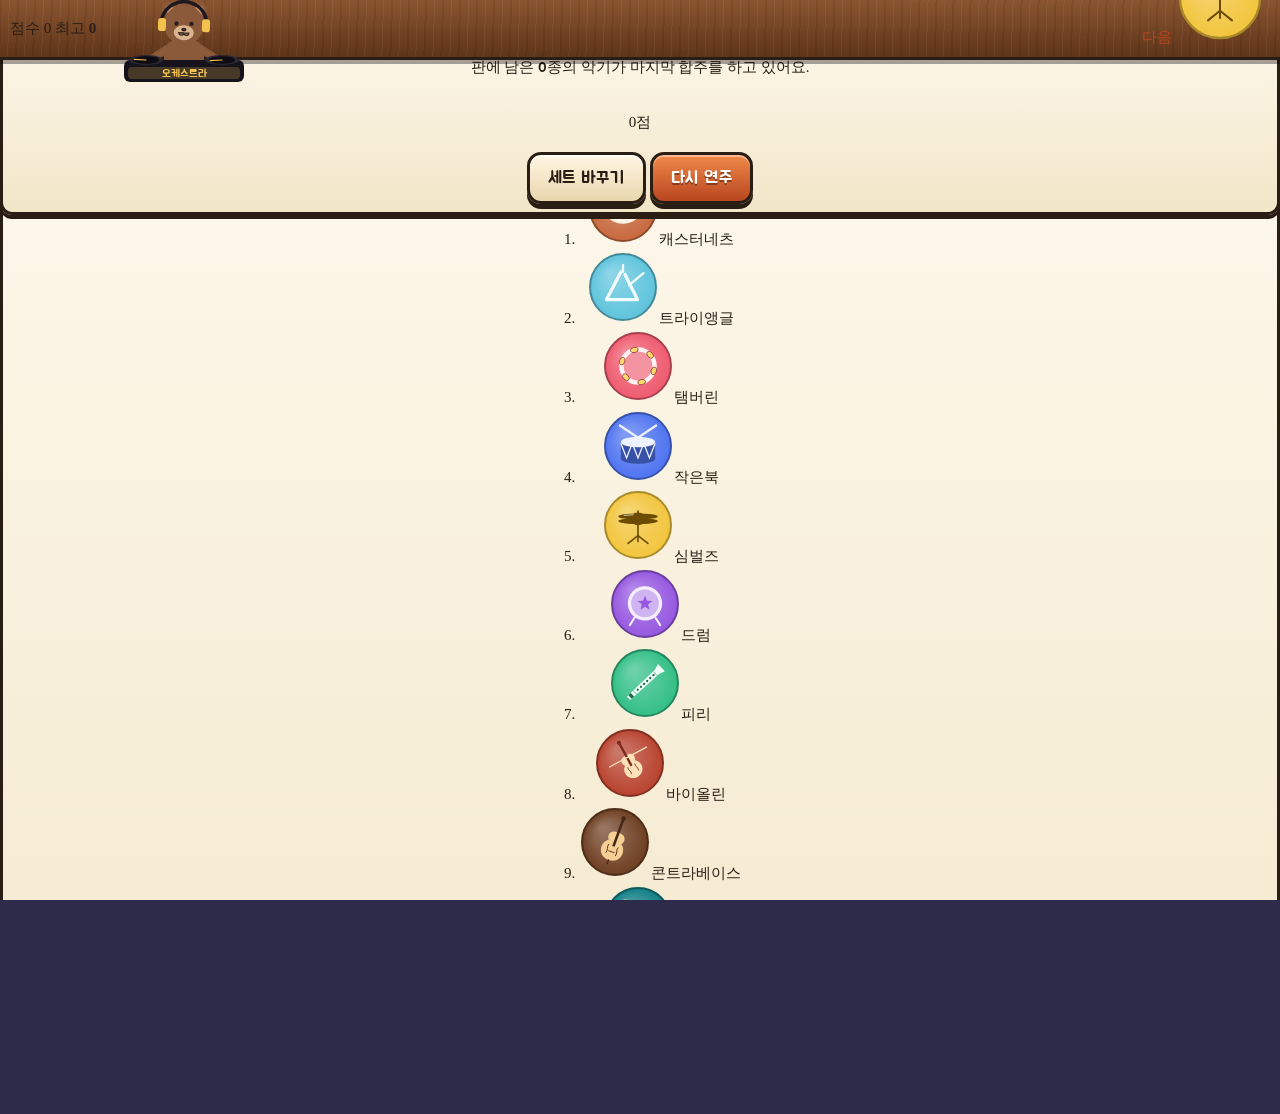
==== commit ed28c4f8: "Add a new-session handoff doc and the artifact bundler - NEW_SESSION.md: GitHub address, branch, clo" ====
--- a/index.html
+++ b/index.html
@@ -2,1103 +2,79 @@
 <html lang="ko">
 <head>
 <meta charset="utf-8">
-<meta name="viewport" content="width=device-width, initial-scale=1, viewport-fit=cover">
-<meta name="theme-color" content="#0b1020">
-<title>등대의 밤</title>
+<meta name="viewport" content="width=device-width, initial-scale=1, viewport-fit=cover, user-scalable=no">
+<title>합주팡</title>
 <link rel="preconnect" href="https://fonts.googleapis.com">
 <link rel="preconnect" href="https://fonts.gstatic.com" crossorigin>
-<link rel="stylesheet" href="https://fonts.googleapis.com/css2?family=Gowun+Batang:wght@400;700&family=Gowun+Dodum&display=swap">
-<style>
-  /* Layout: one-screen portrait app — top bar, ship/inventory status, narration log, choices */
-  :root {
-    --bg: #0b1020;
-    --bg-2: #121a33;
-    --fg: #ece6d6;
-    --muted: #8f97b3;
-    --card: rgba(22, 30, 58, .82);
-    --line: #283357;
-    --lamp: #ffd36b;
-    --lamp-soft: rgba(255, 211, 107, .16);
-    --radio: #7fe0a8;
-    --cat: #f4a9c4;
-    --old: #d8b98a;
-    --me: #9cc8ff;
-    --bad: #ff7b7b;
-    --font-display: "Gowun Batang", "AppleMyungjo", "Nanum Myeongjo", serif;
-    --font-body: "Gowun Dodum", "Apple SD Gothic Neo", "Malgun Gothic", system-ui, sans-serif;
-    color-scheme: dark;
-  }
-
-  [hidden] { display: none !important; }
-  html { height: 100%; box-sizing: border-box; }
-  *, *::before, *::after { box-sizing: inherit; }
-  body {
-    margin: 0;
-    min-height: 100%;
-    height: 100dvh;
-    background: radial-gradient(120% 70% at 50% 0%, var(--bg-2), var(--bg) 70%);
-    background-color: var(--bg);
-    color: var(--fg);
-    font-family: var(--font-body);
-    -webkit-tap-highlight-color: transparent;
-    overflow: hidden;
-  }
-  /* rain */
-  body::before {
-    content: "";
-    position: fixed; inset: -50%;
-    background: repeating-linear-gradient(105deg, transparent 0 14px, rgba(160, 180, 230, .07) 14px 15px);
-    animation: rain .5s linear infinite;
-    pointer-events: none;
-  }
-  @keyframes rain { to { transform: translate(-12px, 46px); } }
-  @media (prefers-reduced-motion: reduce) { body::before { animation: none; } }
-
-  button { font: inherit; color: inherit; }
-  .app {
-    position: relative;
-    height: 100%;
-    max-width: 560px;
-    margin: 0 auto;
-    padding: max(12px, env(safe-area-inset-top)) 16px max(14px, env(safe-area-inset-bottom));
-    display: flex; flex-direction: column; gap: 12px;
-  }
-
-  .icon-btn {
-    width: 40px; height: 40px; border-radius: 12px;
-    border: 1px solid var(--line); background: var(--card);
-    display: grid; place-items: center; cursor: pointer;
-  }
-  .icon-btn svg { width: 20px; height: 20px; }
-  .btn {
-    border: 1px solid var(--line); background: var(--card);
-    border-radius: 14px; padding: 10px 14px; cursor: pointer;
-    font-size: 15px;
-  }
-  .btn.primary {
-    background: var(--lamp); color: #2a1e00; border-color: var(--lamp);
-    font-family: var(--font-display); font-weight: 700; font-size: 18px;
-    box-shadow: 0 0 28px var(--lamp-soft);
-  }
-  .btn:disabled { opacity: .45; cursor: default; }
-  :focus-visible { outline: 2px solid var(--lamp); outline-offset: 2px; }
-
-  /* ---------- title ---------- */
-  #title { flex: 1; display: flex; flex-direction: column; align-items: center; justify-content: center; gap: 18px; text-align: center; overflow-y: auto; }
-  .lighthouse { width: 150px; height: 190px; overflow: visible; }
-  .lighthouse .beam { transform-origin: 75px 46px; animation: sweep 6s ease-in-out infinite alternate; }
-  @keyframes sweep { from { transform: rotate(-24deg); } to { transform: rotate(24deg); } }
-  @media (prefers-reduced-motion: reduce) { .lighthouse .beam { animation: none; } }
-  #title h1 { font-family: var(--font-display); font-size: 40px; margin: 0; letter-spacing: .04em; }
-  .tagline { margin: -6px 0 0; color: var(--muted); font-size: 15px; line-height: 1.6; }
-  .title-actions { display: flex; flex-direction: column; gap: 10px; width: min(280px, 100%); }
-  .notice { font-size: 13px; color: var(--muted); line-height: 1.6; max-width: 340px; }
-  .notice.warn { color: var(--bad); }
-  .endings { width: min(340px, 100%); text-align: left; background: var(--card); border: 1px solid var(--line); border-radius: 16px; padding: 12px 14px; }
-  .endings h2 { font-size: 14px; margin: 0 0 8px; color: var(--muted); font-weight: 400; display: flex; justify-content: space-between; }
-  .endings ol { margin: 0; padding-left: 20px; display: grid; gap: 4px; font-size: 15px; }
-  .endings li.locked { color: var(--muted); }
-
-  /* ---------- game ---------- */
-  #game { flex: 1; min-height: 0; display: flex; flex-direction: column; gap: 10px; }
-  .topbar { display: flex; align-items: center; gap: 10px; }
-  .place { flex: 1; min-width: 0; text-align: center; font-family: var(--font-display); font-size: 17px; white-space: nowrap; overflow: hidden; text-overflow: ellipsis; }
-  .place small { display: block; font-family: var(--font-body); font-size: 11px; color: var(--muted); letter-spacing: .08em; }
-
-  .status { background: var(--card); border: 1px solid var(--line); border-radius: 16px; padding: 10px 12px; display: grid; gap: 8px; }
-  .ship-row { display: flex; align-items: center; gap: 10px; font-size: 12px; color: var(--muted); }
-  .track { position: relative; flex: 1; height: 22px; border-radius: 11px; background: linear-gradient(90deg, rgba(90, 130, 220, .18), rgba(255, 123, 123, .22)); }
-  .track .ship { position: absolute; top: 50%; transform: translate(-50%, -50%); font-size: 16px; transition: left .6s ease; }
-  .track .rock { position: absolute; right: 4px; top: 50%; transform: translateY(-50%); font-size: 13px; }
-  .ship-label { min-width: 64px; text-align: right; color: var(--fg); }
-  .ship-label.hot { color: var(--bad); }
-  .inv { display: flex; flex-wrap: wrap; gap: 6px; min-height: 26px; }
-  .chip { font-size: 12px; padding: 4px 9px; border-radius: 999px; border: 1px solid var(--line); background: rgba(255, 255, 255, .04); animation: pop .35s ease; }
-  .chip.empty { color: var(--muted); border-style: dashed; animation: none; }
-  @keyframes pop { from { transform: scale(.6); opacity: 0; } }
-
-  .story { flex: 1; min-height: 0; overflow-y: auto; padding: 4px 2px; scroll-behavior: smooth; }
-  .line { font-family: var(--font-display); font-size: 18px; line-height: 1.75; margin: 0 0 10px; transition: opacity .3s, color .3s; animation: fadein .4s ease; word-break: keep-all; }
-  @keyframes fadein { from { opacity: 0; transform: translateY(4px); } }
-  .line.past { opacity: .62; }
-  .line.cur { color: #fff; text-shadow: 0 0 18px var(--lamp-soft); }
-  .line.talk { font-family: var(--font-body); font-size: 17px; padding: 8px 12px; border-radius: 12px; border-left: 3px solid currentColor; background: rgba(255, 255, 255, .04); }
-  .line.talk .who { display: block; font-size: 11px; letter-spacing: .1em; opacity: .85; }
-  .line.v-radio { color: var(--radio); }
-  .line.v-cat { color: var(--cat); }
-  .line.v-old { color: var(--old); font-style: italic; }
-  .line.v-me { color: var(--me); }
-  .line.warn { color: var(--bad); font-family: var(--font-body); font-size: 16px; }
-  .line.cur.talk { text-shadow: none; background: rgba(255, 255, 255, .08); }
-
-  .controls { display: flex; gap: 8px; }
-  .controls .btn { flex: 1; font-size: 14px; padding: 8px 10px; display: flex; align-items: center; justify-content: center; gap: 6px; }
-  .controls svg { width: 16px; height: 16px; }
-
-  .choices { display: grid; gap: 8px; }
-  .choice {
-    display: flex; align-items: center; gap: 10px; text-align: left;
-    border: 1px solid var(--line); background: var(--card); border-radius: 14px;
-    padding: 12px 14px; font-size: 16px; cursor: pointer; animation: fadein .35s ease both;
-    min-height: 48px;
-  }
-  .choice .num { flex: none; width: 24px; height: 24px; border-radius: 50%; display: grid; place-items: center; font-size: 13px; background: var(--lamp-soft); color: var(--lamp); }
-  .choice.reading { border-color: var(--lamp); }
-  .choice:active { transform: scale(.98); }
-
-  .ending-card { text-align: center; padding: 16px; border-radius: 18px; border: 1px solid var(--lamp); background: radial-gradient(circle at 50% 0%, var(--lamp-soft), var(--card) 70%); animation: fadein .5s ease; display: grid; gap: 8px; }
-  .ending-card.dark { border-color: var(--bad); background: radial-gradient(circle at 50% 0%, rgba(255, 123, 123, .14), var(--card) 70%); }
-  .ending-card .tag { font-size: 12px; letter-spacing: .3em; color: var(--muted); }
-  .ending-card h2 { font-family: var(--font-display); font-size: 26px; margin: 0; }
-  .ending-card p { margin: 0; color: var(--muted); font-size: 14px; line-height: 1.6; }
-  .ending-card .row { display: flex; gap: 8px; margin-top: 6px; }
-  .ending-card .row .btn { flex: 1; }
-
-  /* lamp-on flash */
-  .flash { position: fixed; inset: 0; pointer-events: none; background: radial-gradient(circle at 50% 30%, rgba(255, 230, 160, .55), transparent 60%); animation: flash 2.4s ease forwards; }
-  @keyframes flash { 0% { opacity: 0; } 15% { opacity: 1; } 100% { opacity: 0; } }
-
-  /* ---------- settings sheet ---------- */
-  .sheet-bg { position: fixed; inset: 0; background: rgba(0, 0, 0, .55); display: flex; align-items: flex-end; justify-content: center; z-index: 10; }
-  .sheet { width: min(560px, 100%); background: var(--bg-2); border: 1px solid var(--line); border-bottom: 0; border-radius: 20px 20px 0 0; padding: 18px 16px max(18px, env(safe-area-inset-bottom)); display: grid; gap: 14px; max-height: 90dvh; overflow-y: auto; }
-  .sheet h2 { margin: 0; font-family: var(--font-display); font-size: 20px; display: flex; justify-content: space-between; align-items: center; }
-  .field { display: grid; gap: 6px; font-size: 14px; }
-  .field select, .field input[type=range] { width: 100%; }
-  .field select { font: inherit; padding: 10px; border-radius: 12px; background: var(--card); color: var(--fg); border: 1px solid var(--line); }
-  .field input[type=range] { accent-color: var(--lamp); }
-  .toggle { display: flex; align-items: center; justify-content: space-between; gap: 12px; font-size: 15px; padding: 4px 0; }
-  .toggle input { width: 22px; height: 22px; accent-color: var(--lamp); }
-  .hint { color: var(--muted); font-size: 12px; line-height: 1.5; }
-</style>
+<link rel="stylesheet" href="https://fonts.googleapis.com/css2?family=Jua&family=Gowun+Dodum&display=swap">
+<link rel="stylesheet" href="style.css">
 </head>
 <body>
 <div class="app">
+  <header class="hud">
+    <div class="stat">
+      <span class="label">점수</span>
+      <span class="value" id="score">0</span>
+      <span class="label">최고 <b id="best" class="best">0</b></span>
+    </div>
+    <canvas id="dj" class="dj" width="160" height="110" role="img" aria-label="DJ 부스"></canvas>
+    <div class="next">
+      <span class="label">다음</span>
+      <canvas id="next" width="88" height="88" aria-label="다음 악기"></canvas>
+    </div>
+  </header>
 
-  <!-- 타이틀 -->
-  <section id="title">
-    <svg class="lighthouse" viewBox="0 0 150 190" aria-hidden="true">
-      <defs>
-        <linearGradient id="beamG" x1="0" x2="1">
-          <stop offset="0" stop-color="#ffd36b" stop-opacity=".55"/>
-          <stop offset="1" stop-color="#ffd36b" stop-opacity="0"/>
-        </linearGradient>
-      </defs>
-      <g class="beam">
-        <polygon points="75,46 230,14 230,78" fill="url(#beamG)"/>
-      </g>
-      <path d="M60 60 L90 60 L98 172 L52 172 Z" fill="#e9e3d3"/>
-      <path d="M57 98 L93 98 L94.5 116 L55.5 116 Z M54 136 L96 136 L97.2 152 L52.8 152 Z" fill="#c4473d"/>
-      <rect x="62" y="36" width="26" height="22" rx="3" fill="#2a3358" stroke="#e9e3d3" stroke-width="3"/>
-      <circle cx="75" cy="46" r="7" fill="#ffd36b"/>
-      <path d="M58 36 L75 22 L92 36 Z" fill="#c4473d"/>
-      <rect x="54" y="57" width="42" height="5" rx="2" fill="#e9e3d3"/>
-      <path d="M20 180 Q50 168 75 176 T130 178 L140 190 L10 190 Z" fill="#1b2445"/>
-    </svg>
-    <h1>등대의 밤</h1>
-    <p class="tagline">목소리가 들려주는 이야기 게임<br>폭풍우 치는 밤, 꺼진 등대에 불을 밝히세요.</p>
-    <div class="title-actions">
-      <button class="btn primary" id="startBtn">이야기 시작</button>
-      <button class="btn" id="titleSettingsBtn">목소리 설정</button>
+  <main id="stage" class="stage">
+    <canvas id="board" aria-label="악기를 떨어뜨리는 판"></canvas>
+    <div id="toast" class="toast" role="status" aria-live="polite"></div>
+
+    <section id="intro" class="overlay">
+      <div class="card">
+        <h1>합주팡</h1>
+        <p>같은 악기 둘이 만나면 더 큰 악기가 돼요. 판 위 악기는 모두 같은 첫 박에 맞춰 계속 연주하고, 같은 악기가 여럿이면 차례로 이어서 더 긴 가락을 들려줘요.</p>
+        <div id="sets" class="sets" role="group" aria-label="세트 고르기"></div>
+        <ol id="roster" class="roster"></ol>
+        <div class="row">
+          <button id="resumeBtn" class="btn" type="button" hidden>이어서 연주</button>
+          <button id="startBtn" class="btn primary" type="button">새로 연주</button>
+        </div>
+        <p class="hint">판을 눌러 위치를 정하고, 손을 떼면 떨어져요. 악기가 5종 이상 연주하면 합창단이, 7종 이상이면 보컬이 들어와요.</p>
+        <p class="credit">악기와 목소리 녹음: FluidR3 GM 사운드폰트(Frank Wen, CC BY 3.0)</p>
+      </div>
+    </section>
+
+    <section id="over" class="overlay" hidden>
+      <div class="card">
+        <h2>커튼콜</h2>
+        <p>판에 남은 <b id="finalCount">0</b>종의 악기가 마지막 합주를 하고 있어요.</p>
+        <p class="final"><span id="final">0</span>점</p>
+        <div class="row">
+          <button id="overSetBtn" class="btn" type="button">세트 바꾸기</button>
+          <button id="againBtn" class="btn primary" type="button">다시 연주</button>
+        </div>
+      </div>
+    </section>
+  </main>
+
+  <footer class="dock">
+    <div class="now">
+      <span id="count" class="count">쉼표</span>
+      <span id="playing" class="playing idle">악기를 떨어뜨리면 첫 박부터 연주가 시작돼요</span>
     </div>
-    <p class="notice" id="voiceNotice">🎧 소리를 켜고, 이어폰을 끼면 더 몰입할 수 있어요.</p>
-    <div class="endings" id="endingList"></div>
-  </section>
-
-  <!-- 게임 -->
-  <section id="game" hidden>
-    <div class="topbar">
-      <button class="icon-btn" id="homeBtn" aria-label="타이틀로">
-        <svg viewBox="0 0 24 24" fill="none" stroke="currentColor" stroke-width="2" stroke-linecap="round" stroke-linejoin="round"><path d="M3 11l9-7 9 7"/><path d="M5 10v10h14V10"/></svg>
-      </button>
-      <div class="place" id="place" aria-live="polite"><small>지금 있는 곳</small><span></span></div>
-      <button class="icon-btn" id="settingsBtn" aria-label="설정">
-        <svg viewBox="0 0 24 24" fill="none" stroke="currentColor" stroke-width="2" stroke-linecap="round" stroke-linejoin="round"><circle cx="12" cy="12" r="3"/><path d="M19.4 15a1.7 1.7 0 0 0 .3 1.8l.1.1a2 2 0 1 1-2.8 2.8l-.1-.1a1.7 1.7 0 0 0-1.8-.3 1.7 1.7 0 0 0-1 1.5V21a2 2 0 1 1-4 0v-.1a1.7 1.7 0 0 0-1.1-1.5 1.7 1.7 0 0 0-1.8.3l-.1.1a2 2 0 1 1-2.8-2.8l.1-.1a1.7 1.7 0 0 0 .3-1.8 1.7 1.7 0 0 0-1.5-1H3a2 2 0 1 1 0-4h.1a1.7 1.7 0 0 0 1.5-1.1 1.7 1.7 0 0 0-.3-1.8l-.1-.1a2 2 0 1 1 2.8-2.8l.1.1a1.7 1.7 0 0 0 1.8.3H9a1.7 1.7 0 0 0 1-1.5V3a2 2 0 1 1 4 0v.1a1.7 1.7 0 0 0 1 1.5 1.7 1.7 0 0 0 1.8-.3l.1-.1a2 2 0 1 1 2.8 2.8l-.1.1a1.7 1.7 0 0 0-.3 1.8V9a1.7 1.7 0 0 0 1.5 1H21a2 2 0 1 1 0 4h-.1a1.7 1.7 0 0 0-1.5 1z"/></svg>
-      </button>
+    <div id="baton" class="baton" aria-label="지휘 박자: 4마디, 마디마다 4박"></div>
+    <ol id="chain" class="chain" aria-label="악기 진화 순서"></ol>
+    <div class="actions">
+      <button id="setBtn" class="btn" type="button">세트 바꾸기</button>
+      <button id="muteBtn" class="btn ghost" type="button" aria-pressed="false">소리 끄기</button>
     </div>
-
-    <div class="status">
-      <div class="ship-row">
-        <span>바다제비호</span>
-        <div class="track" role="img" id="track"><span class="ship">🚢</span><span class="rock">🪨</span></div>
-        <span class="ship-label" id="shipLabel"></span>
-      </div>
-      <div class="inv" id="inv"></div>
-    </div>
-
-    <div class="story" id="story" aria-live="polite"></div>
-
-    <div class="controls">
-      <button class="btn" id="replayBtn"><svg viewBox="0 0 24 24" fill="none" stroke="currentColor" stroke-width="2" stroke-linecap="round" stroke-linejoin="round"><path d="M3 12a9 9 0 1 0 3-6.7L3 8"/><path d="M3 3v5h5"/></svg>다시 듣기</button>
-      <button class="btn" id="skipBtn"><svg viewBox="0 0 24 24" fill="none" stroke="currentColor" stroke-width="2" stroke-linecap="round" stroke-linejoin="round"><path d="M5 4l10 8-10 8z"/><path d="M19 5v14"/></svg>건너뛰기</button>
-    </div>
-
-    <div class="choices" id="choices"></div>
-  </section>
+  </footer>
 </div>
-
-<!-- 설정 -->
-<div class="sheet-bg" id="settings" hidden>
-  <div class="sheet" role="dialog" aria-modal="true" aria-labelledby="settingsTitle">
-    <h2 id="settingsTitle">목소리 설정 <button class="icon-btn" id="closeSettings" aria-label="닫기"><svg viewBox="0 0 24 24" fill="none" stroke="currentColor" stroke-width="2" stroke-linecap="round"><path d="M6 6l12 12M18 6L6 18"/></svg></button></h2>
-    <label class="toggle">목소리로 읽어 주기 <input type="checkbox" id="optVoice"></label>
-    <div class="field">
-      <label for="optVoiceSel">내레이터 목소리</label>
-      <select id="optVoiceSel"></select>
-      <span class="hint" id="voiceHint"></span>
-    </div>
-    <div class="field">
-      <label for="optRate">말하기 속도 <b id="rateVal"></b></label>
-      <input type="range" id="optRate" min="0.7" max="1.6" step="0.1">
-    </div>
-    <label class="toggle">선택지도 읽어 주기 <input type="checkbox" id="optChoices"></label>
-    <label class="toggle">빗소리·효과음 <input type="checkbox" id="optSfx"></label>
-    <button class="btn" id="previewBtn">목소리 미리 듣기</button>
-  </div>
-</div>
-
-<script>
-(() => {
-  'use strict';
-
-  /* ================= 저장 ================= */
-  const KEY = 'lighthouse-night:v1';
-  const store = (() => {
-    let data = {};
-    try { data = JSON.parse(localStorage.getItem(KEY)) || {}; } catch (e) { data = {}; }
-    return {
-      get: (k, d) => (k in data ? data[k] : d),
-      set(k, v) { data[k] = v; try { localStorage.setItem(KEY, JSON.stringify(data)); } catch (e) {} },
-    };
-  })();
-
-  const settings = Object.assign(
-    { voice: true, voiceURI: '', rate: 1, readChoices: false, sfx: true },
-    store.get('settings', {})
-  );
-  const saveSettings = () => store.set('settings', settings);
-
-  /* ================= 목소리 종류 ================= */
-  // v: 화자. 내레이터 외 인물은 높낮이·속도를 바꾸고, 한국어 음성이 둘 이상이면 다른 음성을 씁니다.
-  const STYLE = {
-    n:     { pitch: 1.0, rate: 1.0 },
-    radio: { pitch: 0.6, rate: 1.12, who: '무전 · 선장', alt: true },
-    old:   { pitch: 0.75, rate: 0.9, who: '일지 · 전임 등대지기', alt: true },
-    me:    { pitch: 1.15, rate: 1.05, who: '나' },
-    cat:   { pitch: 2.0, rate: 0.9, who: '고양이' },
-    sys:   { pitch: 1.0, rate: 1.1 },
-    warn:  { pitch: 0.9, rate: 1.05 },
-  };
-  const R = t => ({ v: 'radio', t });
-  const O = t => ({ v: 'old', t });
-  const M = t => ({ v: 'me', t });
-  const C = t => ({ v: 'cat', t });
-
-  /* ================= 이야기 ================= */
-  const TIME_MAX = 15;
-  const light = s => s.matches || s.power;
-  const dark = s => (light(s) ? 1 : 2); // 불빛 없이 계단을 오르내리면 시간이 더 걸림
-
-  const ENDINGS = {
-    best: { title: '완벽한 첫 근무', good: true, desc: '무전에 응답하고, 고양이를 구하고, 등대의 불을 밝혔습니다.' },
-    good: { title: '빛을 지킨 밤', good: true, desc: '등대의 불을 밝혀 배를 지켰습니다.', hint: '무전에 응답하고, 떨고 있는 누군가도 챙겨 보세요.' },
-    reef: { title: '어둠 속의 굉음', desc: '불을 켜기 전에 배가 도착하고 말았습니다.', hint: '배가 오기 전에 불을 켜야 해요. 꼭 필요한 곳만 들러 보세요.' },
-    wave: { title: '파도 속으로', desc: '부두에서 직접 신호를 보내려다 파도에 휩쓸렸습니다.', hint: '사람의 목소리로는 폭풍을 이길 수 없어요.' },
-    fall: { title: '깁스와 함께', desc: '어두운 계단을 뛰어오르다 굴러떨어졌습니다.', hint: '어둠 속에서는 서두르지 마세요.' },
-  };
-  const ENDING_ORDER = ['best', 'good', 'reef', 'wave', 'fall'];
-
-  const storageChoices = s => [
-    !s.matches && { label: '서랍장을 뒤진다', to: 'drawer' },
-    !s.oil && !s.power && { label: '선반을 더듬는다', to: 'shelf' },
-    !s.cat && { label: '고양이를 안아 든다', to: 'cat' },
-    { label: '홀로 나간다', to: 'hall' },
-  ];
-  const roomChoices = s => [
-    !s.readLog && { label: '책상 위 일지를 살핀다', to: 'log' },
-    !s.key && { label: '벽의 액자를 들춰 본다', to: 'frame' },
-    { label: '계단으로 나간다', to: 'stairs' },
-  ];
-
-  const SCENES = {
-    start: {
-      place: '숙직실',
-      text: () => [
-        '쿠르릉, 쾅!',
-        '천둥소리에 번쩍 눈을 뜹니다.',
-        '당신은 외딴 섬 등대의 새 등대지기. 오늘이 첫 근무 날 밤입니다.',
-        '그런데 사방이 칠흑같이 캄캄합니다. 정전이 된 모양입니다.',
-        '창밖에선 비바람이 몰아치고, 파도가 바위를 사납게 때립니다.',
-        R('치지직… 등대, 등대 응답하라. 여기는 화물선 바다제비호.'),
-        '책상 위 무전기에서 다급한 목소리가 흘러나옵니다.',
-      ],
-      choices: s => [
-        !s.radio && { label: '무전기를 집어 응답한다', to: 'radio' },
-        !s.listened && { label: '숨을 고르고 귀를 기울인다', to: 'listen' },
-        { label: '벽을 더듬어 방을 나선다', to: 'hall' },
-      ],
-    },
-    listen: {
-      place: '숙직실',
-      enter: s => { s.listened = true; },
-      text: () => [
-        '눈을 감고 소리에 집중합니다.',
-        '빗소리, 바람 소리, 파도 소리…',
-        '그 너머로 아주 작게, 야옹, 하는 울음소리가 들립니다. 홀 옆 창고 쪽인 것 같습니다.',
-        '그리고 바깥 어딘가에서, 덜컹덜컹 쇠문이 흔들리는 소리도 들립니다.',
-      ],
-      choices: s => [
-        !s.radio && { label: '무전기를 집어 응답한다', to: 'radio' },
-        { label: '벽을 더듬어 방을 나선다', to: 'hall' },
-      ],
-    },
-    radio: {
-      place: '숙직실',
-      enter: s => { s.radio = true; },
-      text: () => [
-        M('여기는 등대. 들린다, 말하라.'),
-        R('등대! 불빛이 전혀 안 보인다! 이대로 수로에 들어가면 암초에 부딪힌다!'),
-        R('배를 돌릴 시간이 없다. 제발, 불을 켜 달라!'),
-        '치직— 무전이 끊겼습니다.',
-        '배가 섬에 닿기 전에 등대 불을 켜야 합니다.',
-      ],
-      choices: s => [
-        !s.listened && { label: '숨을 고르고 귀를 기울인다', to: 'listen' },
-        { label: '서둘러 방을 나선다', to: 'hall' },
-      ],
-    },
-    hall: {
-      place: '1층 홀',
-      text: s => [
-        s.seen.hall === 1 ? '벽을 더듬으며 숙직실을 나와 1층 홀에 섰습니다.' : '1층 홀입니다.',
-        s.seen.hall === 1 && !light(s) && '어둠에 눈이 조금 익숙해집니다.',
-        '왼쪽엔 창고 문, 정면엔 위로 이어지는 나선 계단이 있습니다.',
-        '오른쪽 철문 너머에선 바깥 바람이 으르렁거립니다.',
-        !s.cat && (s.listened || s.seen.hall === 1) && '창고 쪽에서 희미하게 고양이 울음소리가 들립니다.',
-      ],
-      choices: s => [
-        { label: '창고 문을 연다', to: 'storage' },
-        { label: light(s) ? '나선 계단을 오른다' : '나선 계단을 더듬어 오른다', to: 'stairs', cost: dark },
-        !light(s) && { label: '시간이 없다! 어둠 속 계단을 뛰어오른다', to: 'fall' },
-        { label: '철문을 열고 밖으로 나간다', to: 'outside' },
-        !s.radio && { label: '숙직실로 돌아가 무전기에 응답한다', to: 'radio' },
-      ],
-    },
-    storage: {
-      place: '창고',
-      text: s => [
-        s.seen.storage === 1 ? '창고 문을 엽니다. 기름 냄새와 먼지 냄새가 훅 끼쳐 옵니다.' : '창고 안입니다.',
-        s.matches ? '성냥 불빛에 서랍장과 높은 선반이 어른거립니다.' : '손끝에 서랍장과 높은 선반이 닿습니다.',
-        !s.cat && '구석에서 무언가 바스락거립니다. 작은 고양이 한 마리가 떨고 있습니다.',
-        s.matches && (s.oil || s.power) && s.cat && '더 챙길 것은 없어 보입니다.',
-      ],
-      choices: storageChoices,
-    },
-    drawer: {
-      place: '창고',
-      enter: s => { s.matches = true; },
-      text: () => [
-        '서랍을 하나씩 열어 봅니다.',
-        '맨 아래 서랍에서 작은 종이 상자가 손에 잡힙니다. 흔들자 사각사각 소리가 납니다.',
-        '성냥입니다! 하나를 긋자, 작은 불꽃이 주위를 밝힙니다.',
-      ],
-      choices: storageChoices,
-    },
-    shelf: {
-      place: '창고',
-      enter: s => { s.oil = true; },
-      text: s => s.matches ? [
-        '성냥 불빛 아래, 선반 위의 빨간 통이 보입니다.',
-        '뚜껑을 열자 등유 냄새가 확 풍깁니다.',
-        '등유 한 통을 챙겼습니다.',
-      ] : [
-        '선반을 더듬다가 무언가를 건드립니다. 쨍그랑!',
-        '깨진 건 빈 병이었습니다. 조심스레 다시 손을 뻗자 묵직한 통이 잡힙니다.',
-        '뚜껑을 열자 등유 냄새가 확 풍깁니다.',
-        '등유 한 통을 챙겼습니다.',
-      ],
-      choices: storageChoices,
-    },
-    cat: {
-      place: '창고',
-      enter: s => { s.cat = true; },
-      text: () => [
-        '몸을 낮추고 손을 내밀자, 고양이가 조심스레 다가옵니다.',
-        C('야옹.'),
-        '품에 안으니 작고 따뜻한 몸이 떨림을 멈춥니다.',
-        '어쩐지 혼자가 아닌 것 같아 용기가 납니다.',
-      ],
-      choices: storageChoices,
-    },
-    outside: {
-      place: '등대 바깥',
-      text: s => [
-        s.seen.outside === 1 ? '철문을 열자 비바람이 얼굴을 세차게 때립니다.' : '다시 비바람 속으로 나왔습니다.',
-        s.power ? '발전기 창고에서 부르릉, 힘찬 소리가 납니다.' : '오른쪽 벽에 작은 발전기 창고가 붙어 있습니다. 바람에 쇠문이 덜컹거립니다.',
-        '왼쪽으론 부두로 내려가는 미끄러운 돌계단이 보입니다.',
-        '바다 저 멀리, 배의 불빛이 파도 사이로 흔들립니다.',
-      ],
-      choices: s => [
-        !s.power && { label: '발전기 창고로 간다', to: 'generator' },
-        { label: '부두로 내려가 배에 직접 신호를 보낸다', to: 'dock' },
-        { label: '등대 안으로 돌아간다', to: 'hall' },
-      ],
-    },
-    generator: {
-      place: '발전기 창고',
-      text: s => !s.key ? [
-        '발전기 창고 문에 묵직한 자물쇠가 걸려 있습니다.',
-        '열쇠가 없으면 열 수 없겠습니다.',
-      ] : [
-        '열쇠를 꽂아 돌리자 철컥, 자물쇠가 풀립니다.',
-        '안에는 낡은 발전기가 웅크리고 있습니다.',
-        s.oil ? '연료 계기판이 바닥입니다. 가져온 등유를 넣으면 돌아갈지도 모릅니다.'
-              : '연료 계기판 바늘이 바닥에 붙어 있습니다. 연료가 없으면 돌아가지 않겠습니다.',
-      ],
-      choices: s => [
-        s.key && s.oil && { label: '등유를 붓고 시동 줄을 당긴다', to: 'genOn' },
-        { label: '밖으로 나간다', to: 'outside' },
-        { label: '등대 안으로 돌아간다', to: 'hall' },
-      ],
-    },
-    genOn: {
-      place: '발전기 창고',
-      enter: s => { s.power = true; s.oil = false; },
-      text: () => [
-        '통을 기울여 등유를 콸콸 붓습니다.',
-        '시동 줄을 힘껏 당깁니다. 한 번… 두 번…',
-        '부르르릉! 발전기가 깨어납니다!',
-        '등대 창문마다 비상등이 하나둘 켜집니다.',
-      ],
-      choices: () => [
-        { label: '등실까지 단숨에 뛰어 올라간다', to: 'lamp' },
-      ],
-    },
-    stairs: {
-      place: '나선 계단',
-      text: s => [
-        s.prev === 'hall' && (s.power ? '비상등이 켜진 계단을 성큼성큼 오릅니다.'
-          : s.matches ? '성냥을 하나 그어 들고 나선 계단을 오릅니다.'
-          : '빛 한 점 없는 계단입니다. 난간을 붙잡고 한 칸 한 칸 더듬어 오릅니다. 시간이 꽤 걸립니다.'),
-        s.prev !== 'hall' && '나선 계단으로 나왔습니다.',
-        '중간층에 작은 방문이 보이고, 계단은 꼭대기까지 이어집니다.',
-      ],
-      choices: s => [
-        { label: '중간층 방에 들어간다', to: 'room' },
-        { label: '꼭대기 등실까지 오른다', to: 'lamp' },
-        { label: '1층으로 내려간다', to: 'hall', cost: dark },
-      ],
-    },
-    room: {
-      place: '등대지기 방',
-      text: s => [
-        s.seen.room === 1 ? '전임 등대지기가 쓰던 작은 방입니다.' : '등대지기 방입니다.',
-        light(s) ? '책상 위엔 낡은 일지가 펼쳐져 있고, 벽엔 빛바랜 등대 사진 액자가 걸려 있습니다.'
-                 : '어두워 잘 보이지 않지만, 책상과 벽에 걸린 액자 같은 것이 손에 닿습니다.',
-      ],
-      choices: roomChoices,
-    },
-    log: {
-      place: '등대지기 방',
-      enter: s => { if (light(s)) s.readLog = true; },
-      text: s => light(s) ? [
-        '일지의 마지막 장에 삐뚤빼뚤한 글씨가 적혀 있습니다.',
-        O('정전이 되면 바깥 발전기를 돌릴 것. 열쇠는 늘 그렇듯 액자 뒤에 있다.'),
-        O('연료가 떨어졌으면 창고의 등유를 쓰게.'),
-        O('발전기가 말을 안 들으면 등실의 옛 등유 램프를 켜면 된다. 성냥만 잊지 말게.'),
-      ] : [
-        '종이 감촉은 느껴지지만, 너무 어두워 한 글자도 읽을 수 없습니다.',
-        '빛이 있어야 읽을 수 있겠습니다.',
-      ],
-      choices: roomChoices,
-    },
-    frame: {
-      place: '등대지기 방',
-      enter: s => { s.key = true; },
-      text: () => [
-        '액자를 들추자 뒤에서 무언가 툭 떨어집니다.',
-        '작은 쇠 열쇠입니다. 낡은 꼬리표에 발전기라고 적혀 있습니다.',
-      ],
-      choices: roomChoices,
-    },
-    lamp: {
-      place: '등실 · 꼭대기',
-      text: s => [
-        s.seen.lamp === 1 ? '마침내 등대 꼭대기, 거대한 렌즈가 놓인 등실입니다.' : '등실입니다.',
-        '유리창 너머로 검은 바다가 보입니다. 배의 불빛이 점점 가까워집니다.',
-        ...(s.power ? [
-          '벽의 주 전원 레버에 초록 불이 들어와 있습니다. 이제 전기가 흐릅니다!',
-        ] : [
-          s.seen.lamp === 1 && '벽의 주 전원 레버는 전기가 끊겨 꿈쩍도 하지 않습니다.',
-          '렌즈 곁에 오래된 등유 램프가 놓여 있습니다.',
-          !s.oil ? '램프의 기름통은 바싹 말라 있습니다. 연료가 필요합니다.'
-            : !s.matches ? '등유를 채울 수는 있지만, 불을 붙일 것이 없습니다.'
-            : '등유도 있고, 성냥도 있습니다!',
-        ]),
-      ],
-      choices: s => [
-        s.power && { label: '주 전원 레버를 힘껏 올린다', to: 'lit', cost: 0 },
-        !s.power && s.oil && s.matches && { label: '램프에 등유를 채우고 성냥을 긋는다', to: 'lit', cost: 0 },
-        { label: '계단으로 내려간다', to: 'stairs' },
-      ],
-    },
-
-    /* ---------- 엔딩 ---------- */
-    lit: {
-      place: '등실 · 꼭대기',
-      ending: s => (s.radio && s.cat ? 'best' : 'good'),
-      text: s => [
-        ...(s.power ? [
-          '철컥! 레버를 올리자 거대한 렌즈가 웅웅 울리며 돌기 시작합니다.',
-        ] : [
-          '램프에 등유를 채우고 성냥을 긋습니다.',
-          '화르륵, 불꽃이 피어오르고 렌즈가 그 빛을 몇십 배로 키웁니다.',
-        ]),
-        '한 줄기 하얀 빛이 폭풍우를 가르며 바다로 뻗어 나갑니다.',
-        '배의 불빛이 천천히, 아주 천천히 방향을 틉니다. 그리고 암초를 아슬아슬하게 비껴갑니다.',
-        s.radio ? R('등대! 보인다, 불빛이 보인다! 고맙다, 정말 고맙다!')
-                : '멀리서 길게 울리는 뱃고동 소리가, 꼭 고맙다고 말하는 것 같습니다.',
-        s.cat && '품 안의 고양이가 그르릉 소리를 냅니다.',
-        s.cat && C('야옹.'),
-        s.radio && s.cat ? '폭풍은 아침이 되어서야 잦아들었습니다. 당신의 첫 근무는 누구보다 완벽했습니다.'
-                         : '폭풍은 아침이 되어서야 잦아들었습니다. 길고 긴 첫 근무가 끝났습니다.',
-      ],
-    },
-    reef: {
-      place: '등대',
-      ending: () => 'reef',
-      text: () => [
-        '그때, 바다 쪽에서 끔찍한 굉음이 울려 퍼집니다.',
-        '콰지직… 배가 암초에 부딪히는 소리입니다.',
-        '다행히 선원들은 구명보트를 타고 모두 섬으로 피했습니다.',
-        '하지만 바다제비호는 끝내 파도 아래로 가라앉았습니다.',
-        '조금만 더 서둘렀더라면…',
-      ],
-    },
-    dock: {
-      place: '부두',
-      ending: () => 'wave',
-      text: () => [
-        '미끄러운 돌계단을 조심조심 내려가 부두에 섭니다.',
-        '두 팔을 흔들며 목이 터져라 외칩니다.',
-        M('여기예요! 이쪽은 암초예요!'),
-        '하지만 폭풍 속에서 당신의 목소리는 금세 묻혀 버립니다.',
-        '그때, 산더미 같은 파도가 부두를 덮칩니다.',
-        '…눈을 떠 보니 아침입니다. 바위틈에 걸려 겨우 살아남았지만, 그날 밤 등대의 불은 끝내 켜지지 않았습니다.',
-      ],
-    },
-    fall: {
-      place: '나선 계단',
-      ending: () => 'fall',
-      text: () => [
-        '시간이 없다는 생각에 계단을 두 칸씩 뛰어오릅니다.',
-        '세 바퀴째 도는 순간, 젖은 계단에서 발이 쭉 미끄러집니다.',
-        '쿵, 쿵, 쿵…',
-        '정신을 차렸을 땐 구조대의 손전등이 얼굴을 비추고 있었습니다.',
-        '다행히 배는 근처를 지나던 해경선이 안전한 곳으로 이끌어 주었다고 합니다.',
-        '하지만 당신의 첫 근무는, 깁스와 함께 끝났습니다.',
-      ],
-    },
-  };
-
-  /* ================= 음성 합성 ================= */
-  const tts = {
-    ok: !!window.speechSynthesis && typeof window.SpeechSynthesisUtterance === 'function',
-    voices: [],
-    load() {
-      if (!this.ok) return;
-      this.voices = speechSynthesis.getVoices().filter(v => /^ko/i.test(v.lang));
-      renderVoiceOptions();
-    },
-    narrator() {
-      return this.voices.find(v => v.voiceURI === settings.voiceURI)
-        || this.voices.find(v => v.localService) || this.voices[0] || null;
-    },
-    voiceFor(kind) {
-      const main = this.narrator();
-      if (STYLE[kind] && STYLE[kind].alt) return this.voices.find(v => v !== main) || main;
-      return main;
-    },
-  };
-  const voiceOn = () => tts.ok && settings.voice;
-
-  let narrToken = 0;
-  const timers = new Set();
-  const later = (fn, ms) => { const id = setTimeout(() => { timers.delete(id); fn(); }, ms); timers.add(id); return id; };
-
-  let lastCancel = 0;
-  function stopSpeech() {
-    narrToken++;
-    timers.forEach(clearTimeout); timers.clear();
-    if (tts.ok && (speechSynthesis.speaking || speechSynthesis.pending)) { speechSynthesis.cancel(); lastCancel = Date.now(); }
-  }
-
-  // 휴대폰 브라우저는 첫 음성을 터치하는 순간에 내야 이후 음성도 허락함
-  let unlocked = false;
-  function unlockSpeech() {
-    if (!tts.ok || unlocked) return;
-    unlocked = true;
-    try { const u = new SpeechSynthesisUtterance(' '); u.volume = 0; u.lang = 'ko-KR'; speechSynthesis.speak(u); } catch (e) {}
-  }
-  document.addEventListener('click', unlockSpeech, true);
-
-  function speakOne(line, done) {
-    const st = STYLE[line.v] || STYLE.n;
-    const u = new SpeechSynthesisUtterance(line.t);
-    u.lang = 'ko-KR';
-    const v = tts.voiceFor(line.v);
-    if (v) u.voice = v;
-    u.rate = Math.min(2, Math.max(.5, settings.rate * st.rate));
-    u.pitch = st.pitch;
-    let finished = false;
-    const fin = () => { if (!finished) { finished = true; done(); } };
-    u.onend = fin;
-    u.onerror = fin;
-    // 일부 브라우저는 onend를 빠뜨리므로 예상 시간이 지나면 다음으로 넘어감
-    const est = 1800 + line.t.length * 240 / u.rate;
-    let waited = 0;
-    const watch = ms => later(() => {
-      if (finished) return;
-      if (speechSynthesis.speaking && waited < est) { waited += 1000; watch(1000); } else fin();
-    }, ms);
-    speechSynthesis.resume();
-    speechSynthesis.speak(u);
-    watch(est);
-  }
-
-  // lines를 한 줄씩 읽고, 줄이 바뀔 때 onLine(i), 다 읽으면 onDone()
-  function narrate(lines, onLine, onDone) {
-    stopSpeech();
-    const token = narrToken;
-    let i = 0;
-    const step = () => {
-      if (token !== narrToken) return;
-      if (i >= lines.length) { onDone && onDone(); return; }
-      // 크롬은 cancel 직후 곧바로 speak하면 소리 없이 무시하는 경우가 있어 잠깐 기다림
-      const gap = 180 - (Date.now() - lastCancel);
-      if (gap > 0) { later(step, gap); return; }
-      onLine && onLine(i);
-      speakOne(lines[i], () => {
-        if (token !== narrToken) return;
-        i++;
-        later(step, 260);
-      });
-    };
-    step();
-  }
-
-  /* ================= 효과음 (Web Audio) ================= */
-  const sfx = {
-    ctx: null, master: null,
-    init() {
-      if (this.ctx) { this.ctx.resume(); return; }
-      const AC = window.AudioContext || window.webkitAudioContext;
-      if (!AC) return;
-      const ctx = this.ctx = new AC();
-      this.master = ctx.createGain();
-      this.master.gain.value = settings.sfx ? 1 : 0;
-      this.master.connect(ctx.destination);
-
-      const len = ctx.sampleRate * 2;
-      const buf = ctx.createBuffer(1, len, ctx.sampleRate);
-      const d = buf.getChannelData(0);
-      for (let i = 0; i < len; i++) d[i] = Math.random() * 2 - 1;
-      this.noise = buf;
-
-      // 빗소리
-      const rain = ctx.createBufferSource(); rain.buffer = buf; rain.loop = true;
-      const rf = ctx.createBiquadFilter(); rf.type = 'lowpass'; rf.frequency.value = 1400;
-      const rg = ctx.createGain(); rg.gain.value = .03;
-      rain.connect(rf).connect(rg).connect(this.master); rain.start();
-
-      // 바람 (천천히 커졌다 작아짐)
-      const wind = ctx.createBufferSource(); wind.buffer = buf; wind.loop = true; wind.playbackRate.value = .7;
-      const wf = ctx.createBiquadFilter(); wf.type = 'bandpass'; wf.frequency.value = 380; wf.Q.value = .8;
-      const wg = ctx.createGain(); wg.gain.value = .03;
-      const lfo = ctx.createOscillator(); lfo.frequency.value = .09;
-      const lg = ctx.createGain(); lg.gain.value = .025;
-      lfo.connect(lg).connect(wg.gain); lfo.start();
-      wind.connect(wf).connect(wg).connect(this.master); wind.start();
-    },
-    setOn(on) {
-      if (!this.ctx) return;
-      this.master.gain.setTargetAtTime(on ? 1 : 0, this.ctx.currentTime, .2);
-    },
-    thunder() {
-      if (!this.ctx) return;
-      const ctx = this.ctx, t = ctx.currentTime;
-      const src = ctx.createBufferSource(); src.buffer = this.noise;
-      const f = ctx.createBiquadFilter(); f.type = 'lowpass'; f.frequency.value = 220;
-      const g = ctx.createGain();
-      g.gain.setValueAtTime(0, t); g.gain.linearRampToValueAtTime(.9, t + .05);
-      g.gain.exponentialRampToValueAtTime(.001, t + 3);
-      src.connect(f).connect(g).connect(this.master); src.start(t); src.stop(t + 3.1);
-    },
-    horn() {
-      if (!this.ctx) return;
-      const ctx = this.ctx, t = ctx.currentTime;
-      const g = ctx.createGain();
-      g.gain.setValueAtTime(0, t); g.gain.linearRampToValueAtTime(.12, t + .4);
-      g.gain.setValueAtTime(.12, t + 1.8); g.gain.linearRampToValueAtTime(0, t + 2.6);
-      const f = ctx.createBiquadFilter(); f.type = 'lowpass'; f.frequency.value = 420;
-      f.connect(g).connect(this.master);
-      [92, 138].forEach(hz => {
-        const o = ctx.createOscillator(); o.type = 'sawtooth'; o.frequency.value = hz;
-        o.connect(f); o.start(t); o.stop(t + 2.7);
-      });
-    },
-    chime() {
-      if (!this.ctx) return;
-      const ctx = this.ctx, t = ctx.currentTime;
-      [523.25, 659.25, 783.99, 1046.5].forEach((hz, i) => {
-        const o = ctx.createOscillator(); o.type = 'sine'; o.frequency.value = hz;
-        const g = ctx.createGain(), s = t + i * .12;
-        g.gain.setValueAtTime(0, s); g.gain.linearRampToValueAtTime(.08, s + .03);
-        g.gain.exponentialRampToValueAtTime(.001, s + 2.2);
-        o.connect(g).connect(this.master); o.start(s); o.stop(s + 2.3);
-      });
-    },
-  };
-
-  /* ================= 게임 진행 ================= */
-  const $ = id => document.getElementById(id);
-  const el = {
-    title: $('title'), game: $('game'), story: $('story'), choices: $('choices'),
-    place: $('place').querySelector('span'), inv: $('inv'), track: $('track'),
-    ship: $('track').querySelector('.ship'), shipLabel: $('shipLabel'),
-    replay: $('replayBtn'), skip: $('skipBtn'),
-  };
-
-  let state = null;
-  let current = null; // { id, lines, choices, ending }
-
-  const newState = () => ({
-    time: TIME_MAX, matches: false, oil: false, key: false, cat: false,
-    radio: false, power: false, listened: false, readLog: false,
-    seen: {}, prev: null, warned: 0,
-  });
-
-  const toLine = l => (typeof l === 'string' ? { v: 'n', t: l } : l);
-
-  function go(id) {
-    const sc = SCENES[id];
-    state.seen[id] = (state.seen[id] || 0) + 1;
-    if (sc.enter) sc.enter(state);
-    const lines = sc.text(state).filter(Boolean).map(toLine);
-
-    if (!sc.ending) {
-      const level = state.time <= 2 ? 2 : state.time <= 6 ? 1 : 0;
-      if (level > state.warned) {
-        state.warned = level;
-        lines.push({ v: 'warn', t: level === 2
-          ? '뿌우— 뱃고동이 바로 코앞에서 울립니다. 시간이 거의 없습니다!'
-          : '멀리서 뱃고동이 울립니다. 배가 점점 가까워지고 있습니다.' });
-        sfx.horn();
-      }
-    }
-
-    current = {
-      id, lines,
-      choices: sc.choices ? sc.choices(state).filter(Boolean) : [],
-      ending: sc.ending ? sc.ending(state) : null,
-    };
-    state.prev = id;
-
-    el.place.textContent = sc.place;
-    renderStatus();
-    if (current.ending && ENDINGS[current.ending].good) {
-      sfx.chime();
-      const f = document.createElement('div'); f.className = 'flash';
-      document.body.appendChild(f); setTimeout(() => f.remove(), 2500);
-    }
-    play();
-  }
-
-  function choose(c) {
-    stopSpeech();
-    const cost = typeof c.cost === 'function' ? c.cost(state) : (c.cost ?? 1);
-    state.time -= cost;
-    let to = c.to;
-    if (state.time < 0 && !SCENES[to].ending) to = 'reef';
-    go(to);
-  }
-
-  /* ---------- 화면 ---------- */
-  function lineEl(line) {
-    const p = document.createElement('p');
-    p.className = 'line v-' + line.v;
-    const who = STYLE[line.v] && STYLE[line.v].who;
-    if (who) {
-      p.classList.add('talk');
-      const w = document.createElement('span'); w.className = 'who'; w.textContent = who;
-      p.appendChild(w);
-    }
-    if (line.v === 'warn') p.classList.add('warn');
-    p.appendChild(document.createTextNode(line.t));
-    return p;
-  }
-
-  function play() {
-    el.story.textContent = '';
-    el.choices.textContent = '';
-    const nodes = current.lines.map(lineEl);
-
-    if (!voiceOn()) {
-      nodes.forEach(n => el.story.appendChild(n));
-      el.story.scrollTop = 0;
-      el.skip.disabled = true;
-      showChoices(false);
-      return;
-    }
-
-    el.skip.disabled = false;
-    narrate(current.lines, i => {
-      nodes.forEach((n, j) => { n.classList.toggle('cur', j === i); n.classList.toggle('past', j < i); });
-      el.story.appendChild(nodes[i]);
-      nodes[i].scrollIntoView({ block: 'nearest', behavior: 'smooth' });
-    }, () => {
-      nodes.forEach(n => { n.classList.remove('cur'); n.classList.remove('past'); });
-      el.skip.disabled = true;
-      showChoices(true);
-    });
-  }
-
-  function skip() {
-    if (el.skip.disabled) return;
-    stopSpeech();
-    el.story.textContent = '';
-    current.lines.map(lineEl).forEach(n => el.story.appendChild(n));
-    el.story.scrollTop = el.story.scrollHeight;
-    el.skip.disabled = true;
-    showChoices(false);
-  }
-
-  function showChoices(spoken) {
-    el.choices.textContent = '';
-    if (current.ending) return showEnding(spoken);
-
-    const btns = current.choices.map((c, i) => {
-      const b = document.createElement('button');
-      b.className = 'choice';
-      b.style.animationDelay = (i * 60) + 'ms';
-      const n = document.createElement('span'); n.className = 'num'; n.textContent = i + 1;
-      b.append(n, document.createTextNode(c.label));
-      b.addEventListener('click', () => choose(c));
-      el.choices.appendChild(b);
-      return b;
-    });
-
-    if (spoken && settings.readChoices && voiceOn()) {
-      const lines = [{ v: 'sys', t: '선택지.' }, ...current.choices.map((c, i) => ({ v: 'sys', t: `${i + 1}번. ${c.label}.` }))];
-      narrate(lines, i => btns.forEach((b, j) => b.classList.toggle('reading', j === i - 1)),
-        () => btns.forEach(b => b.classList.remove('reading')));
-    }
-  }
-
-  function showEnding(spoken) {
-    const id = current.ending, e = ENDINGS[id];
-    const found = new Set(store.get('endings', []));
-    found.add(id);
-    store.set('endings', [...found]);
-
-    const card = document.createElement('div');
-    card.className = 'ending-card' + (e.good ? '' : ' dark');
-    const tag = document.createElement('div'); tag.className = 'tag'; tag.textContent = 'ENDING';
-    const h = document.createElement('h2'); h.textContent = e.title;
-    const p = document.createElement('p'); p.textContent = e.desc;
-    const cnt = document.createElement('p'); cnt.textContent = `엔딩 ${found.size} / ${ENDING_ORDER.length} 발견`;
-    card.append(tag, h, p, cnt);
-    if (e.hint && found.size < ENDING_ORDER.length) {
-      const hint = document.createElement('p'); hint.textContent = '힌트 · ' + e.hint; card.appendChild(hint);
-    }
-    const row = document.createElement('div'); row.className = 'row';
-    const again = document.createElement('button'); again.className = 'btn primary'; again.textContent = '다시 하기';
-    again.addEventListener('click', startGame);
-    const home = document.createElement('button'); home.className = 'btn'; home.textContent = '타이틀로';
-    home.addEventListener('click', toTitle);
-    row.append(again, home); card.appendChild(row);
-    el.choices.appendChild(card);
-    again.focus({ preventScroll: true });
-
-    if (spoken && voiceOn()) narrate([{ v: 'sys', t: `엔딩. ${e.title}.` }]);
-  }
-
-  function renderStatus() {
-    const t = Math.max(0, state.time);
-    const prog = (TIME_MAX - t) / TIME_MAX;
-    el.ship.style.left = (8 + prog * 76) + '%';
-    const label = t >= 11 ? '아직 멀리' : t >= 7 ? '다가오는 중' : t >= 3 ? '가까워짐' : '코앞!';
-    el.shipLabel.textContent = label;
-    el.shipLabel.classList.toggle('hot', t < 3);
-    el.track.setAttribute('aria-label', '배의 위치: ' + label);
-
-    const items = [
-      state.radio && '📻 무전 응답',
-      state.matches && '🔥 성냥',
-      state.oil && '🛢️ 등유',
-      state.key && '🔑 발전기 열쇠',
-      state.power && '⚡ 전기 복구',
-      state.cat && '🐈 고양이',
-    ].filter(Boolean);
-    el.inv.textContent = '';
-    if (!items.length) {
-      const c = document.createElement('span'); c.className = 'chip empty'; c.textContent = '빈손';
-      el.inv.appendChild(c);
-    }
-    items.forEach(txt => {
-      const c = document.createElement('span'); c.className = 'chip'; c.textContent = txt;
-      el.inv.appendChild(c);
-    });
-  }
-
-  function renderEndingList() {
-    const found = new Set(store.get('endings', []));
-    const box = $('endingList');
-    box.textContent = '';
-    const h = document.createElement('h2');
-    h.append('엔딩 수집', Object.assign(document.createElement('span'), { textContent: `${found.size} / ${ENDING_ORDER.length}` }));
-    const ol = document.createElement('ol');
-    ENDING_ORDER.forEach(id => {
-      const li = document.createElement('li');
-      if (found.has(id)) li.textContent = ENDINGS[id].title;
-      else { li.textContent = '???'; li.className = 'locked'; }
-      ol.appendChild(li);
-    });
-    box.append(h, ol);
-  }
-
-  function startGame() {
-    sfx.init();
-    state = newState();
-    el.title.hidden = true;
-    el.game.hidden = false;
-    sfx.thunder();
-    go('start');
-  }
-
-  function toTitle() {
-    stopSpeech();
-    el.game.hidden = true;
-    el.title.hidden = false;
-    renderEndingList();
-  }
-
-  /* ================= 설정 ================= */
-  const opt = {
-    sheet: $('settings'), voice: $('optVoice'), sel: $('optVoiceSel'), rate: $('optRate'),
-    rateVal: $('rateVal'), choices: $('optChoices'), sfx: $('optSfx'), hint: $('voiceHint'),
-  };
-
-  function renderVoiceOptions() {
-    opt.sel.textContent = '';
-    if (!tts.voices.length) {
-      opt.sel.appendChild(new Option('기기 기본 음성', ''));
-      opt.sel.disabled = true;
-    } else {
-      opt.sel.disabled = false;
-      tts.voices.forEach(v => opt.sel.appendChild(new Option(v.name, v.voiceURI)));
-      const cur = tts.narrator();
-      if (cur) opt.sel.value = cur.voiceURI;
-    }
-    updateVoiceNotice();
-  }
-
-  function updateVoiceNotice() {
-    const n = $('voiceNotice');
-    if (!tts.ok) {
-      n.textContent = '이 브라우저는 음성 읽기를 지원하지 않아요. 글자로 진행됩니다.';
-      n.classList.add('warn');
-      opt.hint.textContent = '음성 합성을 지원하지 않는 브라우저입니다.';
-    } else if (!tts.voices.length) {
-      opt.hint.textContent = '한국어 음성을 찾지 못했어요. 기기 설정에서 한국어 음성(TTS)을 설치하면 더 자연스러워요.';
-    } else {
-      opt.hint.textContent = tts.voices.length > 1
-        ? '무전 속 선장과 일지는 다른 한국어 음성으로 읽어 줘요.'
-        : '인물마다 높낮이를 바꿔 읽어 줘요.';
-    }
-  }
-
-  function syncSettingsUI() {
-    opt.voice.checked = settings.voice && tts.ok;
-    opt.voice.disabled = !tts.ok;
-    opt.rate.value = settings.rate;
-    opt.rateVal.textContent = '×' + Number(settings.rate).toFixed(1);
-    opt.choices.checked = settings.readChoices;
-    opt.sfx.checked = settings.sfx;
-  }
-
-  let lastFocus = null;
-  function openSettings() {
-    lastFocus = document.activeElement;
-    syncSettingsUI();
-    opt.sheet.hidden = false;
-    $('closeSettings').focus();
-  }
-  function closeSettings() {
-    opt.sheet.hidden = true;
-    if (lastFocus) lastFocus.focus({ preventScroll: true });
-  }
-
-  opt.voice.addEventListener('change', () => {
-    settings.voice = opt.voice.checked; saveSettings();
-    if (!settings.voice && !el.game.hidden) skip();
-  });
-  opt.sel.addEventListener('change', () => { settings.voiceURI = opt.sel.value; saveSettings(); });
-  opt.rate.addEventListener('input', () => {
-    settings.rate = Number(opt.rate.value);
-    opt.rateVal.textContent = '×' + settings.rate.toFixed(1);
-    saveSettings();
-  });
-  opt.choices.addEventListener('change', () => { settings.readChoices = opt.choices.checked; saveSettings(); });
-  opt.sfx.addEventListener('change', () => { settings.sfx = opt.sfx.checked; saveSettings(); sfx.setOn(settings.sfx); });
-  $('previewBtn').addEventListener('click', () => {
-    if (!tts.ok) return;
-    const wasPlaying = !el.game.hidden && !el.skip.disabled;
-    if (wasPlaying) skip();
-    narrate([
-      { v: 'n', t: '안녕하세요. 오늘 밤 이야기를 들려드릴 목소리입니다.' },
-      R('여기는 바다제비호. 들리나?'),
-    ]);
-  });
-  $('closeSettings').addEventListener('click', closeSettings);
-  opt.sheet.addEventListener('click', e => { if (e.target === opt.sheet) closeSettings(); });
-
-  /* ================= 이벤트 ================= */
-  $('startBtn').addEventListener('click', startGame);
-  $('titleSettingsBtn').addEventListener('click', openSettings);
-  $('settingsBtn').addEventListener('click', openSettings);
-  $('homeBtn').addEventListener('click', toTitle);
-  el.replay.addEventListener('click', () => { if (current) play(); });
-  el.skip.addEventListener('click', skip);
-
-  document.addEventListener('keydown', e => {
-    if (e.key === 'Escape' && !opt.sheet.hidden) { closeSettings(); return; }
-    if (el.game.hidden || !opt.sheet.hidden || e.metaKey || e.ctrlKey || e.altKey) return;
-    if (/^[1-9]$/.test(e.key)) {
-      const b = el.choices.querySelectorAll('.choice')[Number(e.key) - 1];
-      if (b) b.click();
-      else if (!el.skip.disabled) skip();
-    } else if (e.key === 's' || e.key === 'S') skip();
-    else if (e.key === 'r' || e.key === 'R') el.replay.click();
-  });
-
-  document.addEventListener('visibilitychange', () => {
-    if (document.hidden) {
-      if (!el.game.hidden) skip();
-      stopSpeech();
-      if (sfx.ctx) sfx.ctx.suspend();
-    } else if (sfx.ctx) sfx.ctx.resume();
-  });
-
-  if (tts.ok) {
-    tts.load();
-    if ('onvoiceschanged' in speechSynthesis) speechSynthesis.addEventListener('voiceschanged', () => tts.load());
-  } else {
-    settings.voice = false;
-    renderVoiceOptions();
-  }
-  syncSettingsUI();
-  renderEndingList();
-})();
-</script>
+<script src="lib/matter.min.js"></script>
+<script src="src/sets.js"></script>
+<script src="src/icons.js"></script>
+<script src="src/sampler.js"></script>
+<script src="src/music.js"></script>
+<script src="src/dj.js"></script>
+<script src="src/game.js"></script>
 </body>
 </html>
--- a/style.css
+++ b/style.css
@@ -0,0 +1,472 @@
+/* 상판리 발굴기 — 한지·나무·분청 느낌의 게임 화면 */
+:root {
+  --ink: #2a1d14;
+  --hanji: #f3e9d2;
+  --hanji-2: #e8dab9;
+  --wood: #7a4a26;
+  --wood-2: #5e3519;
+  --fire: #d9622b;
+  --fire-2: #b8461f;
+  --gold: #f2c14e;
+  --bun: #7f8f86;
+  --grape: #6b3f7a;
+  --dim: #7a6650;
+  --top-h: 60px;
+  --f-ui: 'Jua', -apple-system, 'Apple SD Gothic Neo', 'Noto Sans KR', sans-serif;
+  --f-text: 'Gowun Batang', 'Apple SD Gothic Neo', 'Noto Serif KR', serif;
+  --noise: url("data:image/svg+xml;utf8,<svg xmlns='http://www.w3.org/2000/svg' width='180' height='180'><filter id='n'><feTurbulence type='fractalNoise' baseFrequency='.85' numOctaves='3' seed='4'/><feColorMatrix values='0 0 0 0 .42  0 0 0 0 .32  0 0 0 0 .18  0 0 0 .16 0'/></filter><rect width='100%' height='100%' filter='url(%23n)'/></svg>");
+  --grain: repeating-linear-gradient(92deg, rgba(0,0,0,.08) 0 2px, transparent 2px 9px, rgba(255,255,255,.05) 9px 10px, transparent 10px 17px);
+}
+* { box-sizing: border-box; -webkit-tap-highlight-color: transparent; }
+html, body { margin: 0; height: 100%; overflow: hidden; }
+body { background: #2e2a4a; color: var(--ink); font-family: var(--f-text); font-size: 15px; line-height: 1.55; }
+button { font: inherit; color: inherit; cursor: pointer; }
+.hidden { display: none !important; }
+.dim { color: var(--dim); font-size: 13px; }
+.center { text-align: center; }
+h1, h2, h3 { margin: 0; line-height: 1.25; font-family: var(--f-ui); font-weight: 400; }
+section { position: fixed; inset: 0; display: flex; flex-direction: column; overflow: hidden; }
+
+/* ---------- 공통 부품 ---------- */
+.panel {
+  background: var(--noise), linear-gradient(var(--hanji), var(--hanji-2));
+  border: 3px solid var(--ink);
+  box-shadow: 0 6px 0 rgba(42,29,20,.85), inset 0 0 0 3px rgba(255,255,255,.35), inset 0 0 30px rgba(140,100,50,.2);
+}
+.btn {
+  font-family: var(--f-ui); font-size: 17px; letter-spacing: .5px;
+  border: 3px solid var(--ink); border-radius: 14px; padding: 10px 18px;
+  background: linear-gradient(#fff6e2, #e9d6ae); color: var(--ink);
+  box-shadow: 0 5px 0 var(--ink), inset 0 2px 0 rgba(255,255,255,.7);
+  transition: transform .06s, box-shadow .06s; position: relative;
+}
+.btn:active { transform: translateY(4px); box-shadow: 0 1px 0 var(--ink), inset 0 2px 0 rgba(255,255,255,.7); }
+.btn.primary { background: linear-gradient(#f08a4b, var(--fire-2)); color: #fff; text-shadow: 0 2px 0 rgba(0,0,0,.35); box-shadow: 0 5px 0 var(--ink), inset 0 2px 0 rgba(255,255,255,.4); }
+.btn.danger { background: linear-gradient(#d9534f, #a32f2b); color: #fff; }
+.btn.big { font-size: 21px; padding: 13px 20px; }
+.btn.small { font-size: 15px; padding: 6px 12px; box-shadow: 0 3px 0 var(--ink); }
+.btn.wide { width: 100%; margin-top: 14px; }
+.btn.ghost { background: transparent; box-shadow: none; border-style: dashed; color: var(--dim); }
+.btn.ghost-light { background: rgba(0,0,0,.35); color: #fff3d6; border-color: #fff3d6; box-shadow: 0 4px 0 rgba(0,0,0,.5); }
+
+/* ---------- 장면(그림 배경) ---------- */
+.scene { position: absolute; inset: 0; }
+.scene-svg { width: 100%; height: 100%; display: block; }
+.smoke circle { animation: smoke 3.6s ease-out infinite; transform-box: fill-box; transform-origin: center; }
+@keyframes smoke { 0% { transform: translate(0, 0) scale(.5); opacity: 0; } 20% { opacity: .6; } 100% { transform: translate(18px, -90px) scale(2.2); opacity: 0; } }
+.fire { animation: flicker .3s infinite alternate; }
+@keyframes flicker { to { opacity: .5; } }
+.petals ellipse { animation: fall 8s linear infinite; }
+@keyframes fall { 0% { transform: translate(0, 0) rotate(0); } 100% { transform: translate(-60px, 940px) rotate(540deg); } }
+.clouds { animation: drift 30s linear infinite alternate; }
+@keyframes drift { to { transform: translateX(40px); } }
+.ripples { animation: ripple 3s ease-in-out infinite alternate; }
+@keyframes ripple { to { transform: translateX(14px); opacity: .4; } }
+
+/* ---------- 타이틀 ---------- */
+#title-screen { background: #2e2a4a; }
+.title-wrap {
+  position: relative; z-index: 1; flex: 1; display: flex; flex-direction: column; align-items: center;
+  padding: calc(env(safe-area-inset-top) + 9vh) 24px calc(env(safe-area-inset-bottom) + 18px);
+}
+.logo { text-align: center; animation: drop .8s cubic-bezier(.2,1.4,.4,1) both; }
+@keyframes drop { from { transform: translateY(-40px); opacity: 0; } }
+.logo small {
+  display: inline-block; font-family: var(--f-ui); color: #fff3d6; font-size: 15px; letter-spacing: 2px;
+  background: rgba(0,0,0,.35); border-radius: 99px; padding: 3px 14px; margin-bottom: 10px;
+}
+.logo h1 { display: flex; flex-direction: column; align-items: center; line-height: .95; }
+.logo h1 span {
+  font-size: min(21vw, 92px); color: #fff3d6; letter-spacing: 2px;
+  text-shadow: 0 4px 0 var(--ink), 3px 0 0 var(--ink), -3px 0 0 var(--ink), 0 -3px 0 var(--ink), 3px 3px 0 var(--ink), -3px 3px 0 var(--ink), 3px -3px 0 var(--ink), -3px -3px 0 var(--ink), 0 10px 0 rgba(0,0,0,.35);
+}
+.logo h1 span:last-child { color: var(--gold); font-size: min(17vw, 76px); }
+.title-buttons { margin-top: auto; width: 100%; max-width: 340px; display: flex; flex-direction: column; gap: 14px; animation: rise .7s .3s both; }
+@keyframes rise { from { transform: translateY(30px); opacity: 0; } }
+.title-note { margin: 16px 0 0; color: #fff3d6; opacity: .8; font-size: 12px; text-align: center; text-shadow: 0 1px 2px #000; }
+
+/* 소리 버튼 */
+.snd-title { position: absolute; z-index: 5; top: calc(env(safe-area-inset-top) + 12px); right: 12px; }
+.hud .hud-btn { width: 40px; height: 40px; }
+.dig-top .hud-btn { width: 38px; height: 38px; }
+
+/* ---------- 이야기 ---------- */
+#story-screen { background: #2e2a4a; cursor: pointer; }
+.skip {
+  position: absolute; z-index: 5; top: calc(env(safe-area-inset-top) + 12px); right: 12px;
+  font-family: var(--f-ui); font-size: 14px; color: #fff3d6; background: rgba(0,0,0,.45);
+  border: 2px solid rgba(255,243,214,.6); border-radius: 99px; padding: 4px 12px;
+}
+.chapter-card {
+  position: absolute; z-index: 4; left: 50%; top: 34%; transform: translate(-50%, -50%);
+  text-align: center; padding: 18px 30px; min-width: 240px; width: max-content; max-width: 88vw;
+  background: var(--noise), linear-gradient(var(--hanji), var(--hanji-2));
+  border: 3px solid var(--ink); border-radius: 6px; box-shadow: 0 8px 0 rgba(0,0,0,.4);
+}
+.chapter-card::before, .chapter-card::after {
+  content: ''; position: absolute; left: -12px; right: -12px; height: 14px; border-radius: 7px;
+  background: linear-gradient(#9a6233, var(--wood-2)); border: 3px solid var(--ink);
+}
+.chapter-card::before { top: -10px; }
+.chapter-card::after { bottom: -10px; }
+.chapter-card small { display: block; font-family: var(--f-ui); color: var(--fire-2); font-size: 16px; }
+.chapter-card b { display: block; font-family: var(--f-ui); font-weight: 400; font-size: 28px; word-break: keep-all; }
+.chapter-card.in { animation: unroll .6s ease-out both; }
+@keyframes unroll { from { transform: translate(-50%, -50%) scaleY(.1); opacity: 0; } }
+.portrait {
+  position: absolute; z-index: 2; left: 4%; bottom: calc(env(safe-area-inset-bottom) + 178px);
+  width: min(52vw, 230px); transition: opacity .2s, filter .2s;
+}
+.portrait svg { width: 100%; display: block; filter: drop-shadow(0 6px 0 rgba(0,0,0,.35)); }
+.portrait.dim { opacity: .55; filter: grayscale(.4); }
+.portrait.pop { animation: pop .35s cubic-bezier(.2,1.6,.4,1); }
+@keyframes pop { from { transform: translateY(30px) scale(.9); opacity: 0; } }
+.dialog {
+  position: absolute; z-index: 3; left: 10px; right: 10px; bottom: calc(env(safe-area-inset-bottom) + 14px);
+  min-height: 160px; padding: 26px 18px 16px; border-radius: 16px;
+  background: var(--noise), linear-gradient(var(--hanji), var(--hanji-2));
+  border: 3px solid var(--ink); box-shadow: 0 6px 0 rgba(0,0,0,.5);
+}
+.dialog p { margin: 0; font-size: 17px; line-height: 1.65; white-space: pre-line; }
+.dialog.narr { background: rgba(28,22,40,.88); color: #fff3d6; border-color: #fff3d6; }
+.dialog.narr p { font-style: italic; }
+.name-tag {
+  position: absolute; top: -20px; left: 16px; font-family: var(--f-ui); font-size: 19px; color: #fff3d6;
+  background: linear-gradient(#9a6233, var(--wood-2)); border: 3px solid var(--ink); border-radius: 10px;
+  padding: 2px 14px; box-shadow: 0 3px 0 var(--ink);
+}
+.name-tag:empty { display: none; }
+.name-tag small { font-size: 13px; opacity: .85; margin-left: 4px; }
+.next { position: absolute; right: 16px; bottom: 8px; color: var(--fire-2); animation: bob .7s infinite alternate; }
+.dialog.narr .next { color: var(--gold); }
+@keyframes bob { to { transform: translateY(4px); } }
+
+/* ---------- HUD ---------- */
+.hud {
+  position: relative; z-index: 500; flex: none; height: calc(var(--top-h) + env(safe-area-inset-top));
+  padding: env(safe-area-inset-top) 10px 0; display: flex; align-items: center; gap: 8px;
+  background: var(--grain), linear-gradient(#8a5530, var(--wood-2));
+  border-bottom: 3px solid var(--ink); box-shadow: 0 4px 0 rgba(0,0,0,.35);
+}
+.hud h1 { flex: 1; color: #fff3d6; font-size: 22px; text-shadow: 0 2px 0 var(--ink); }
+.hud-btn {
+  flex: none; width: 44px; height: 44px; border-radius: 50%; padding: 6px;
+  background: radial-gradient(circle at 35% 30%, #fff6e2, #e2c994); border: 3px solid var(--ink);
+  box-shadow: 0 3px 0 var(--ink); display: grid; place-items: center; font-family: var(--f-ui); font-size: 18px;
+}
+.hud-btn:active { transform: translateY(2px); box-shadow: 0 1px 0 var(--ink); }
+.hud-btn svg { width: 100%; height: 100%; }
+.hud-btn.on { background: radial-gradient(circle at 35% 30%, #cfe2ff, #5b8fd8); }
+.hud-chips { flex: 1; display: flex; gap: 6px; justify-content: center; }
+.hud-chip {
+  display: flex; align-items: center; gap: 5px; background: rgba(0,0,0,.45); border: 2px solid rgba(255,243,214,.4);
+  border-radius: 99px; padding: 2px 10px 2px 4px; color: var(--gold); font-family: var(--f-ui); font-size: 16px;
+}
+.hud-chip b { font-weight: 400; }
+.hud-chip i {
+  width: 24px; height: 24px; border-radius: 50%; display: grid; place-items: center; font-style: normal;
+  background: var(--bun); border: 2px solid var(--ink); color: #fff; font-family: var(--f-text); font-weight: 700; font-size: 13px;
+}
+.chip-pot { background: var(--bun) url("data:image/svg+xml;utf8,<svg xmlns='http://www.w3.org/2000/svg' viewBox='0 0 20 20'><path d='M7,3 h6 v2 q4,2 4,7 q0,5 -7,6 q-7,-1 -7,-6 q0,-5 4,-7z' fill='%23f3e9d2' stroke='%232a1d14'/></svg>") center/16px no-repeat !important; }
+
+/* ---------- 지도 ---------- */
+#map-screen { background: #3d4a3a; }
+#map { flex: 1; background: #a9b79a; }
+.leaflet-container { font-family: var(--f-ui); background: #a9b79a; }
+.leaflet-tile-pane { filter: sepia(.35) saturate(1.15) hue-rotate(-8deg) contrast(1.05); }
+.leaflet-control-zoom a { font-family: var(--f-ui); border: 2px solid var(--ink) !important; }
+.map-kind {
+  position: absolute; z-index: 450; left: 10px; top: calc(var(--top-h) + env(safe-area-inset-top) + 10px);
+  font-family: var(--f-ui); font-size: 12px; color: #fff3d6; background: rgba(0,0,0,.5); border-radius: 99px; padding: 2px 10px;
+}
+.map-loading {
+  position: absolute; z-index: 460; left: 50%; top: 30%; transform: translateX(-50%);
+  font-family: var(--f-ui); color: #fff3d6; background: rgba(0,0,0,.6); border-radius: 14px; padding: 10px 16px;
+  display: flex; gap: 10px; align-items: center;
+}
+.spinner { width: 18px; height: 18px; border: 3px solid #fff3d6; border-top-color: transparent; border-radius: 50%; animation: spin .8s linear infinite; }
+@keyframes spin { to { transform: rotate(360deg); } }
+#nomap { position: absolute; z-index: 440; left: 0; right: 0; top: calc(var(--top-h) + env(safe-area-inset-top)); bottom: 46vh; display: grid; place-items: center; padding: 16px; }
+.nomap-card { border-radius: 14px; padding: 14px 16px; max-width: 360px; }
+.nomap-card p { margin: 6px 0 0; }
+.map-mark-wrap { background: none; border: 0; }
+.map-mark { position: relative; width: max-content; pointer-events: auto; }
+.map-mark.site { transform: translate(-50%, -100%); cursor: pointer; }
+.map-mark.flag { transform: translate(-50%, -100%); pointer-events: none; }
+.pin2 { display: flex; flex-direction: column; align-items: center; }
+.pin2 svg { width: 42px; height: 52px; filter: drop-shadow(0 4px 0 rgba(0,0,0,.35)); animation: bounce 1.6s ease-in-out infinite; }
+@keyframes bounce { 50% { transform: translateY(-5px); } }
+.pin2 b {
+  margin-top: 2px; font-family: var(--f-ui); font-weight: 400; font-size: 13px; white-space: nowrap; color: var(--ink);
+  background: var(--hanji); border: 2px solid var(--ink); border-radius: 8px; padding: 0 7px; box-shadow: 0 2px 0 var(--ink);
+}
+.flag-txt {
+  display: block; white-space: nowrap; font-family: var(--f-ui); font-size: 15px; padding: 3px 10px; border-radius: 10px;
+  background: var(--hanji); border: 3px solid var(--ink); color: var(--ink); box-shadow: 0 3px 0 var(--ink);
+  position: relative; margin-bottom: 14px; animation: pop .3s;
+}
+.flag-txt::after { content: ''; position: absolute; left: 50%; bottom: -15px; width: 3px; height: 12px; background: var(--ink); transform: translateX(-50%); }
+.flag-txt.warm { background: #ffe0a0; }
+.flag-txt.hot { background: #ff9f7a; }
+.rv-hint {
+  position: absolute; z-index: 470; left: 50%; transform: translateX(-50%); top: calc(var(--top-h) + env(safe-area-inset-top) + 12px);
+  font-family: var(--f-ui); background: #2f6fd0; color: #fff; border: 2px solid var(--ink); font-size: 14px; padding: 3px 12px; border-radius: 99px; white-space: nowrap;
+}
+#roadview-box { position: absolute; z-index: 600; left: 0; right: 0; top: calc(var(--top-h) + env(safe-area-inset-top)); height: 56vh; background: #111; border-bottom: 3px solid var(--ink); }
+#roadview { position: absolute; inset: 0; z-index: 1; }
+.rv-close { position: absolute; top: 10px; right: 10px; z-index: 3; }
+
+/* 아래 패널 */
+#sheet {
+  flex: none; max-height: 48vh; overflow-y: auto; position: relative; z-index: 450;
+  border-radius: 22px 22px 0 0; border-bottom: 0; margin-top: -22px;
+  padding: 16px 16px calc(18px + env(safe-area-inset-bottom));
+}
+.sheet-head { display: flex; align-items: center; gap: 8px; margin-bottom: 6px; flex-wrap: wrap; }
+.sheet-head h3 { font-size: 21px; }
+.quest {
+  font-family: var(--f-ui); font-size: 13px; color: #fff; background: var(--fire-2); border: 2px solid var(--ink);
+  border-radius: 6px; padding: 0 8px; transform: rotate(-3deg);
+}
+.back { border: 3px solid var(--ink); background: #fff6e2; border-radius: 10px; width: 36px; height: 36px; font-size: 22px; line-height: 1; font-family: var(--f-ui); box-shadow: 0 3px 0 var(--ink); }
+.lead { margin: 6px 0 10px; }
+.clue { font-size: 15.5px; margin: 8px 0; padding: 10px 12px; background: rgba(255,255,255,.55); border: 2px dashed var(--wood); border-radius: 10px; }
+.survey { margin: 8px 0 4px; font-family: var(--f-ui); font-size: 17px; }
+.survey b { font-weight: 400; color: #2b4a60; }
+.survey.warm b { color: #b06a10; }
+.survey.hot b { color: #c22a18; }
+.site-list { display: flex; flex-direction: column; gap: 10px; }
+.site-card {
+  display: flex; align-items: center; gap: 10px; text-align: left; padding: 8px 10px; border-radius: 14px;
+  background: linear-gradient(#fffaf0, #f0e2c2); border: 3px solid var(--ink); box-shadow: 0 4px 0 var(--ink);
+}
+.site-card:active { transform: translateY(3px); box-shadow: 0 1px 0 var(--ink); }
+.site-card .ic { flex: none; width: 44px; }
+.site-card .ic .pin2 svg { width: 36px; height: 44px; animation: none; }
+.site-card .txt { flex: 1; min-width: 0; }
+.site-card b { display: block; font-family: var(--f-ui); font-weight: 400; font-size: 18px; }
+.site-card small { display: block; color: var(--dim); font-size: 12.5px; line-height: 1.35; }
+.site-card em { display: inline-block; font-style: normal; font-family: var(--f-ui); font-size: 13px; color: #fff; background: var(--grape); border-radius: 6px; padding: 0 6px; margin-top: 3px; }
+.site-card .go { font-family: var(--f-ui); color: var(--fire-2); font-size: 18px; }
+.pot-grid { display: grid; grid-template-columns: 1fr 1fr; gap: 6px; }
+.pot-row { display: flex; align-items: center; gap: 8px; padding: 5px; border-radius: 10px; background: rgba(255,255,255,.45); border: 2px solid rgba(42,29,20,.25); }
+.pot-row.done { border-color: var(--bun); background: rgba(127,143,134,.18); }
+.pot-row svg { width: 44px; height: 44px; flex: none; background: rgba(0,0,0,.05); border-radius: 8px; }
+.pot-row b { display: block; font-size: 12.5px; line-height: 1.3; word-break: keep-all; }
+.pot-row small { color: var(--dim); font-size: 11.5px; }
+
+/* ---------- 발굴 ---------- */
+#dig-screen { background: #4a3322; color: #fff3d6; }
+#dig-screen.sea { background: #2a3d48; }
+.trench-bg {
+  position: absolute; inset: 0; z-index: 0;
+  background:
+    repeating-linear-gradient(180deg, rgba(0,0,0,.0) 0 38px, rgba(0,0,0,.14) 38px 44px, rgba(255,255,255,.04) 44px 70px, rgba(0,0,0,.08) 70px 76px),
+    var(--noise), linear-gradient(#6e4c2e, #4a3322 40%, #3b2818);
+}
+.sea .trench-bg { background: repeating-linear-gradient(180deg, transparent 0 40px, rgba(255,255,255,.05) 40px 46px), var(--noise), linear-gradient(#4f6f80, #2f4654 50%, #24343e); }
+.dig-top, .dig-hud, .board-wrap, #finds, .tools { position: relative; z-index: 1; }
+.dig-top {
+  flex: none; display: flex; align-items: center; gap: 10px;
+  padding: calc(env(safe-area-inset-top) + 8px) 12px 8px;
+  background: var(--grain), linear-gradient(#8a5530, var(--wood-2)); border-bottom: 3px solid var(--ink);
+}
+.dig-name { flex: 1; min-width: 0; }
+.dig-name h1 { font-size: 20px; color: #fff3d6; text-shadow: 0 2px 0 var(--ink); white-space: nowrap; overflow: hidden; text-overflow: ellipsis; }
+.dig-name small { display: block; font-size: 12.5px; opacity: .85; font-family: var(--f-ui); white-space: nowrap; overflow: hidden; text-overflow: ellipsis; }
+.dig-hud { flex: none; display: flex; align-items: center; gap: 8px; padding: 12px 12px 4px; font-family: var(--f-ui); }
+.hud-label { font-size: 16px; text-shadow: 0 2px 0 var(--ink); }
+.stab { flex: 1; height: 18px; background: rgba(0,0,0,.45); border: 3px solid var(--ink); border-radius: 99px; overflow: hidden; }
+#stab-fill { height: 100%; background: linear-gradient(#b6e07a, #6faa3a); box-shadow: inset 0 3px 0 rgba(255,255,255,.4); transition: width .25s; }
+#stab-fill.low { background: linear-gradient(#ff8a6a, #d23c22); animation: blink .5s infinite alternate; }
+@keyframes blink { to { opacity: .6; } }
+#stab-num { width: 26px; text-align: right; font-size: 17px; text-shadow: 0 2px 0 var(--ink); }
+.left-chip { background: rgba(0,0,0,.45); border: 2px solid rgba(255,243,214,.5); border-radius: 99px; padding: 1px 10px; font-size: 14px; color: var(--gold); }
+.board-wrap { flex: 1; display: grid; place-items: center; min-height: 0; padding: 6px 12px; }
+.board-frame {
+  padding: 10px; border-radius: 10px; border: 3px solid var(--ink);
+  background: var(--grain), linear-gradient(#9a6233, #6b3d1d); box-shadow: 0 8px 0 rgba(0,0,0,.45), inset 0 2px 0 rgba(255,255,255,.25);
+  position: relative;
+}
+.board-frame::before, .board-frame::after { content: ''; position: absolute; width: 12px; height: 12px; border-radius: 50%; background: #c9b48a; border: 2px solid var(--ink); top: 2px; }
+.board-frame::before { left: 2px; }
+.board-frame::after { right: 2px; }
+#board {
+  position: relative; border-radius: 4px; overflow: hidden; touch-action: none;
+  background: var(--noise), #c9ab7c; box-shadow: inset 0 0 0 2px var(--ink);
+}
+.sea #board { background: var(--noise), #a29c86; }
+.grid-strings {
+  position: absolute; inset: 0; z-index: 5; pointer-events: none;
+  background-image: linear-gradient(90deg, rgba(255,250,235,.55) 1px, transparent 1px), linear-gradient(rgba(255,250,235,.55) 1px, transparent 1px);
+}
+.shard { position: absolute; pointer-events: none; }
+.shard svg { display: block; }
+.shard .crack, .shard .rubble { display: none; }
+.shard.cracked .crack { display: inline; }
+.shard.broken .rubble { display: inline; }
+.shard.found { animation: found .7s ease-out; filter: drop-shadow(0 0 8px #fff6b0); z-index: 6; }
+@keyframes found { 40% { transform: scale(1.12) rotate(-2deg); } }
+.soil {
+  position: absolute; border: 0; padding: 0; margin: 0;
+  box-shadow: inset 2px 2px 0 rgba(255,255,255,.18), inset -2px -2px 0 rgba(0,0,0,.28);
+  background-size: cover; transition: background-color .12s;
+}
+.soil.d0 { background: transparent; box-shadow: none; }
+.soil.d1 { background-color: #b08654; background-image: url("data:image/svg+xml;utf8,<svg xmlns='http://www.w3.org/2000/svg' viewBox='0 0 40 40'><circle cx='9' cy='11' r='1.6' fill='%23d4ad7a'/><circle cx='28' cy='7' r='1.2' fill='%23d4ad7a'/><circle cx='31' cy='29' r='1.8' fill='%2390683f'/><path d='M4,30 q4,-4 7,0' stroke='%235f8c44' stroke-width='2' fill='none'/><circle cx='18' cy='24' r='1.1' fill='%2390683f'/></svg>"); }
+.soil.d2 { background-color: #8e6a42; background-image: url("data:image/svg+xml;utf8,<svg xmlns='http://www.w3.org/2000/svg' viewBox='0 0 40 40'><ellipse cx='12' cy='14' rx='4' ry='3' fill='%23a8875e' stroke='%23614428'/><circle cx='29' cy='26' r='2' fill='%23614428'/><circle cx='22' cy='9' r='1.3' fill='%23b8956a'/><circle cx='8' cy='31' r='1.5' fill='%23614428'/></svg>"); }
+.soil.d3 { background-color: #6c4c2e; background-image: url("data:image/svg+xml;utf8,<svg xmlns='http://www.w3.org/2000/svg' viewBox='0 0 40 40'><path d='M2,10 q10,6 16,2 t20,6' stroke='%234a321c' stroke-width='2' fill='none'/><circle cx='28' cy='30' r='2.5' fill='%23826142' stroke='%234a321c'/><circle cx='10' cy='27' r='1.4' fill='%234a321c'/></svg>"); }
+.soil.d4 { background-color: #7c7770; background-image: url("data:image/svg+xml;utf8,<svg xmlns='http://www.w3.org/2000/svg' viewBox='0 0 40 40'><path d='M4,30 L8,10 L22,4 L36,14 L34,32 L18,37Z' fill='%239a958c' stroke='%23464340' stroke-width='2'/><path d='M12,14 L20,10' stroke='%23c4c0b8' stroke-width='2'/><path d='M22,22 l5,4 l-2,5' stroke='%23464340' stroke-width='1.5' fill='none'/></svg>"); }
+.sea .soil.d1 { background-color: #78857f; }
+.sea .soil.d2 { background-color: #5f6c6c; }
+.sea .soil.d3 { background-color: #4a565c; }
+.soil.probe-yes::after, .soil.probe-no::after { position: absolute; inset: 0; display: grid; place-items: center; font-family: var(--f-ui); font-size: 18px; }
+.soil.probe-yes::after { content: '!'; color: #ffe066; text-shadow: 0 0 6px #ffb800, 0 2px 0 var(--ink); animation: bob .5s infinite alternate; }
+.soil.probe-no::after { content: '×'; color: rgba(255,255,255,.55); }
+.particle { position: absolute; z-index: 8; width: 7px; height: 7px; border-radius: 2px; pointer-events: none; border: 1px solid rgba(0,0,0,.3); }
+.sparkle { position: absolute; z-index: 9; pointer-events: none; color: #fff6b0; font-size: 18px; text-shadow: 0 0 6px #ffcf4a; font-family: var(--f-ui); }
+#board.shake { animation: shake .12s; }
+#board.shake-big { animation: shake-big .22s; }
+#board.collapse { animation: collapse .9s ease-in forwards; }
+@keyframes shake { 50% { transform: translate(1px, 1px); } }
+@keyframes shake-big { 25% { transform: translate(-4px, 2px); } 75% { transform: translate(4px, -2px); } }
+@keyframes collapse { 30% { transform: translate(-5px, 3px); } 60% { transform: translate(5px, -2px); } 100% { filter: brightness(.3) sepia(1); } }
+#finds { flex: none; display: flex; gap: 6px; justify-content: center; min-height: 50px; padding: 4px 12px; flex-wrap: wrap; }
+.find { position: relative; width: 46px; height: 46px; background: rgba(0,0,0,.35); border: 2px solid rgba(255,243,214,.5); border-radius: 12px; animation: pop .4s; }
+.find svg { width: 100%; height: 100%; }
+.find span { position: absolute; bottom: -6px; left: 50%; transform: translateX(-50%); font-family: var(--f-ui); font-size: 11px; background: var(--fire-2); color: #fff; border: 2px solid var(--ink); border-radius: 6px; padding: 0 4px; white-space: nowrap; line-height: 1.3; }
+.find.dup span { background: #777; }
+.find.complete span { background: var(--grape); }
+.tools { flex: none; display: flex; gap: 8px; padding: 8px 12px calc(12px + env(safe-area-inset-bottom)); }
+.tool {
+  flex: 1; display: flex; flex-direction: column; align-items: center; padding: 8px 4px 6px;
+  background: var(--grain), linear-gradient(#8a5530, var(--wood-2)); color: #fff3d6;
+  border: 3px solid var(--ink); border-radius: 16px; box-shadow: 0 5px 0 var(--ink); font-family: var(--f-ui);
+}
+.tool:active { transform: translateY(3px); box-shadow: 0 2px 0 var(--ink); }
+.tool .t-ic { width: 38px; height: 38px; border-radius: 50%; background: radial-gradient(circle at 35% 30%, #fff6e2, #d9bd86); border: 3px solid var(--ink); padding: 4px; }
+.tool .t-ic svg { width: 100%; height: 100%; }
+.tool b { font-weight: 400; font-size: 17px; margin-top: 2px; text-shadow: 0 2px 0 var(--ink); }
+.tool small { font-size: 11px; opacity: .85; white-space: nowrap; }
+.tool.on { background: var(--grain), linear-gradient(#f2a74a, #c46a1f); box-shadow: 0 5px 0 var(--ink), 0 0 0 3px var(--gold); transform: translateY(-3px); }
+.tool.on .t-ic { animation: wiggle .9s ease-in-out infinite; }
+@keyframes wiggle { 50% { transform: rotate(-10deg); } }
+
+/* ---------- 도감 ---------- */
+#book { background: var(--noise), linear-gradient(#efe2c4, #e2cfa6); z-index: 800; transform: translateY(100%); transition: transform .28s cubic-bezier(.2,1,.3,1); }
+#book.show { transform: none; }
+.book-scroll { flex: 1; overflow-y: auto; padding-bottom: calc(18px + env(safe-area-inset-bottom)); }
+#book-stats { margin: 12px 16px 0; }
+.book-h { margin: 20px 16px 0; font-size: 21px; display: flex; align-items: baseline; gap: 8px; }
+.book-h::before { content: ''; width: 10px; height: 10px; background: var(--fire-2); border: 2px solid var(--ink); transform: rotate(45deg); align-self: center; }
+.book-h small { color: var(--dim); font-size: 14px; font-family: var(--f-ui); }
+.book-note { margin: 2px 16px 0; }
+.grid { display: grid; grid-template-columns: repeat(auto-fill, minmax(100px, 1fr)); gap: 12px 10px; padding: 12px 16px 16px; }
+.shelf { background: linear-gradient(transparent calc(100% - 14px), #8a5530 calc(100% - 14px)); }
+.card {
+  background: linear-gradient(#fffaf0, #f2e6c8); border: 3px solid var(--ink); border-radius: 12px; padding: 8px 6px;
+  display: flex; flex-direction: column; align-items: center; text-align: center; gap: 2px; box-shadow: 0 4px 0 var(--ink);
+}
+.card svg { width: 72px; height: 72px; }
+.card b { font-family: var(--f-ui); font-weight: 400; font-size: 13.5px; line-height: 1.25; word-break: keep-all; }
+.card small { font-size: 11px; color: var(--dim); }
+.card.done { background: linear-gradient(#fff, #e9f0e6); box-shadow: 0 4px 0 var(--ink), 0 0 0 3px var(--gold); }
+.card:disabled { opacity: .55; cursor: default; box-shadow: 0 2px 0 rgba(0,0,0,.4); }
+.sources { margin: 6px 16px 16px; padding-left: 18px; font-size: 12.5px; color: var(--dim); }
+#book-reset { display: block; margin: 0 auto; }
+
+/* ---------- 모달 ---------- */
+#modal { position: fixed; inset: 0; z-index: 1000; background: rgba(20,12,6,.6); display: none; align-items: center; justify-content: center; padding: 16px; }
+#modal.show { display: flex; }
+.modal-card {
+  border-radius: 18px; padding: 22px 18px 16px; width: 100%; max-width: 400px; max-height: 86vh; overflow-y: auto;
+  animation: popin .3s cubic-bezier(.2,1.5,.4,1); position: relative;
+}
+@keyframes popin { from { transform: scale(.85); opacity: 0; } }
+.modal-card h2 { font-size: 24px; margin-bottom: 8px; text-align: center; }
+.modal-card p { margin: 8px 0; }
+.modal-card .big { font-family: var(--f-ui); font-size: 21px; text-align: center; margin-bottom: 0; }
+.modal-card ol { padding-left: 20px; margin: 8px 0; }
+.banner {
+  position: relative; margin: -8px auto 12px; width: max-content; max-width: 100%;
+  font-family: var(--f-ui); font-size: 24px; color: #fff; text-shadow: 0 2px 0 var(--ink);
+  background: linear-gradient(#f08a4b, var(--fire-2)); border: 3px solid var(--ink); padding: 4px 26px; border-radius: 6px;
+  box-shadow: 0 4px 0 var(--ink);
+}
+.banner::before, .banner::after { content: ''; position: absolute; top: 8px; width: 16px; height: 100%; background: #9a3a18; border: 3px solid var(--ink); z-index: -1; }
+.banner::before { left: -14px; }
+.banner::after { right: -14px; }
+.banner.bad { background: linear-gradient(#8a8a8a, #555); }
+.banner.plain { background: linear-gradient(#9a6233, var(--wood-2)); }
+.restored { position: relative; display: grid; place-items: center; border-radius: 14px; padding: 10px; overflow: hidden; background: radial-gradient(circle, #fff 0, #f6ecd4 70%); border: 2px solid rgba(42,29,20,.3); }
+.celebrate .restored::before {
+  content: ''; position: absolute; width: 360px; height: 360px; left: 50%; top: 50%; margin: -180px 0 0 -180px;
+  background: repeating-conic-gradient(rgba(242,193,78,.35) 0 10deg, transparent 10deg 20deg); animation: spin 8s linear infinite;
+}
+.restored svg { position: relative; width: 170px; height: 170px; filter: drop-shadow(0 6px 4px rgba(0,0,0,.25)); }
+.results { list-style: none; padding: 0; margin: 8px 0; }
+.results li { display: flex; gap: 10px; align-items: center; padding: 6px; border-bottom: 2px dashed rgba(42,29,20,.2); }
+.results li.new { background: rgba(242,193,78,.2); border-radius: 10px; }
+.results svg { width: 46px; height: 46px; flex: none; background: rgba(0,0,0,.05); border-radius: 10px; }
+.results b { display: block; font-family: var(--f-ui); font-weight: 400; font-size: 16px; }
+.results small { color: var(--dim); }
+#modal-buttons { display: flex; gap: 10px; margin-top: 16px; }
+#modal-buttons .btn { flex: 1; }
+.ch-list { display: flex; flex-direction: column; gap: 8px; }
+.ch-row { display: flex; gap: 10px; align-items: center; text-align: left; padding: 8px 12px; border: 3px solid var(--ink); border-radius: 12px; background: linear-gradient(#fffaf0, #f0e2c2); box-shadow: 0 3px 0 var(--ink); }
+.ch-row span { font-family: var(--f-ui); color: var(--fire-2); font-size: 14px; white-space: nowrap; }
+.ch-row b { font-family: var(--f-ui); font-weight: 400; font-size: 17px; }
+
+/* ---------- 토스트 ---------- */
+#toast {
+  position: fixed; left: 50%; bottom: calc(130px + env(safe-area-inset-bottom)); transform: translate(-50%, 20px);
+  font-family: var(--f-ui); background: rgba(30,20,10,.92); color: #fff3d6; border: 2px solid var(--gold);
+  padding: 7px 16px; border-radius: 99px; font-size: 15px; opacity: 0; transition: .2s; pointer-events: none;
+  z-index: 1100; max-width: calc(100vw - 32px); text-align: center; word-break: keep-all;
+}
+#toast.show { opacity: 1; transform: translate(-50%, 0); }
+
+/* ---------- 탐사대와 지표 조사 ---------- */
+#field-screen { background: #4a3322; color: #fff3d6; }
+.map-mark.walker { transform: translate(-50%, -100%); pointer-events: none; z-index: 5; }
+.walker { display: flex; flex-direction: column; align-items: center; }
+.walker-face {
+  width: 50px; height: 50px; border-radius: 50%; overflow: hidden; background: var(--hanji);
+  border: 3px solid var(--ink); box-shadow: 0 0 0 3px var(--gold), 0 4px 0 rgba(0,0,0,.4); animation: bounce 1s ease-in-out infinite;
+}
+.walker-face svg { width: 120%; margin: -2px 0 0 -10%; }
+.walker i { width: 0; height: 0; border-left: 8px solid transparent; border-right: 8px solid transparent; border-top: 12px solid var(--ink); margin-top: -2px; }
+.talk { display: flex; gap: 10px; align-items: flex-start; margin: 8px 0; }
+.talk-face { flex: none; width: 52px; height: 52px; border-radius: 50%; overflow: hidden; background: var(--hanji-2); border: 3px solid var(--ink); }
+.talk-face svg { width: 120%; margin: -2px 0 0 -10%; }
+.talk p { margin: 0; flex: 1; background: #fff; border: 2px solid var(--ink); border-radius: 12px; padding: 7px 10px; position: relative; font-size: 15px; }
+.talk p b { display: block; font-family: var(--f-ui); font-weight: 400; color: var(--fire-2); font-size: 13px; }
+.sheet-sub { margin: 14px 0 6px; font-family: var(--f-ui); font-weight: 400; font-size: 17px; }
+#go-look { margin-top: 8px; }
+.field-hud { align-items: flex-start; }
+.field-hud p { flex: 1; margin: 0; font-family: var(--f-ui); font-size: 14px; line-height: 1.35; text-shadow: 0 2px 0 var(--ink); }
+.field-wrap { flex: 1; min-height: 0; display: grid; place-items: center; padding: 4px 12px; position: relative; z-index: 1; }
+.ground {
+  position: relative; border: 3px solid var(--ink); border-radius: 12px; overflow: hidden; touch-action: none;
+  box-shadow: 0 8px 0 rgba(0,0,0,.45), 0 0 0 6px rgba(154,98,51,.9);
+}
+.ground canvas { position: absolute; left: 0; top: 0; display: block; }
+#ground-base { z-index: 1; }
+#ground-shards { position: absolute; inset: 0; z-index: 2; pointer-events: none; }
+#ground-dust { z-index: 3; cursor: crosshair; }
+#ground-grass { position: absolute; inset: 0; z-index: 4; pointer-events: none; }
+.gshard { position: absolute; filter: drop-shadow(0 2px 1px rgba(0,0,0,.35)); }
+.gshard.half { opacity: .85; filter: saturate(.7) drop-shadow(0 1px 1px rgba(0,0,0,.3)); }
+.gshard.picked { animation: pickup .6s ease-in forwards; }
+@keyframes pickup { 30% { transform: translate(-50%, -80%) scale(1.5); filter: drop-shadow(0 0 10px #fff6b0); } 100% { transform: translate(-50%, 300%) scale(.3); opacity: 0; } }
+.tuft { position: absolute; transform: translate(-50%, -60%); padding: 0; border: 0; background: none; pointer-events: auto; }
+.tuft svg { width: 100%; height: 100%; display: block; }
+.tuft.pulled { animation: pull .5s ease-in forwards; pointer-events: none; }
+@keyframes pull { 30% { transform: translate(-50%, -110%) rotate(-12deg) scale(1.1); } 100% { transform: translate(40%, -260%) rotate(40deg) scale(.6); opacity: 0; } }
+.dustpuff { position: absolute; z-index: 5; width: 22px; height: 22px; border-radius: 50%; background: radial-gradient(circle, rgba(230,210,170,.9), rgba(230,210,170,0) 70%); pointer-events: none; }
+#field-tray { flex: none; display: flex; gap: 6px; justify-content: center; flex-wrap: wrap; min-height: 50px; padding: 4px 12px; position: relative; z-index: 1; }
+.field-legend { flex: none; position: relative; z-index: 1; display: flex; justify-content: center; gap: 8px; flex-wrap: wrap; padding: 6px 12px calc(12px + env(safe-area-inset-bottom)); font-family: var(--f-ui); font-size: 13px; }
+.field-legend span { background: rgba(0,0,0,.4); border: 2px solid rgba(255,243,214,.4); border-radius: 99px; padding: 2px 10px; }
+.field-legend b { font-weight: 400; }
+#field-done.glow { background: linear-gradient(#f08a4b, var(--fire-2)); color: #fff; animation: bob .6s infinite alternate; }
+.leaflet-overlay-pane svg.illust { pointer-events: none; }
